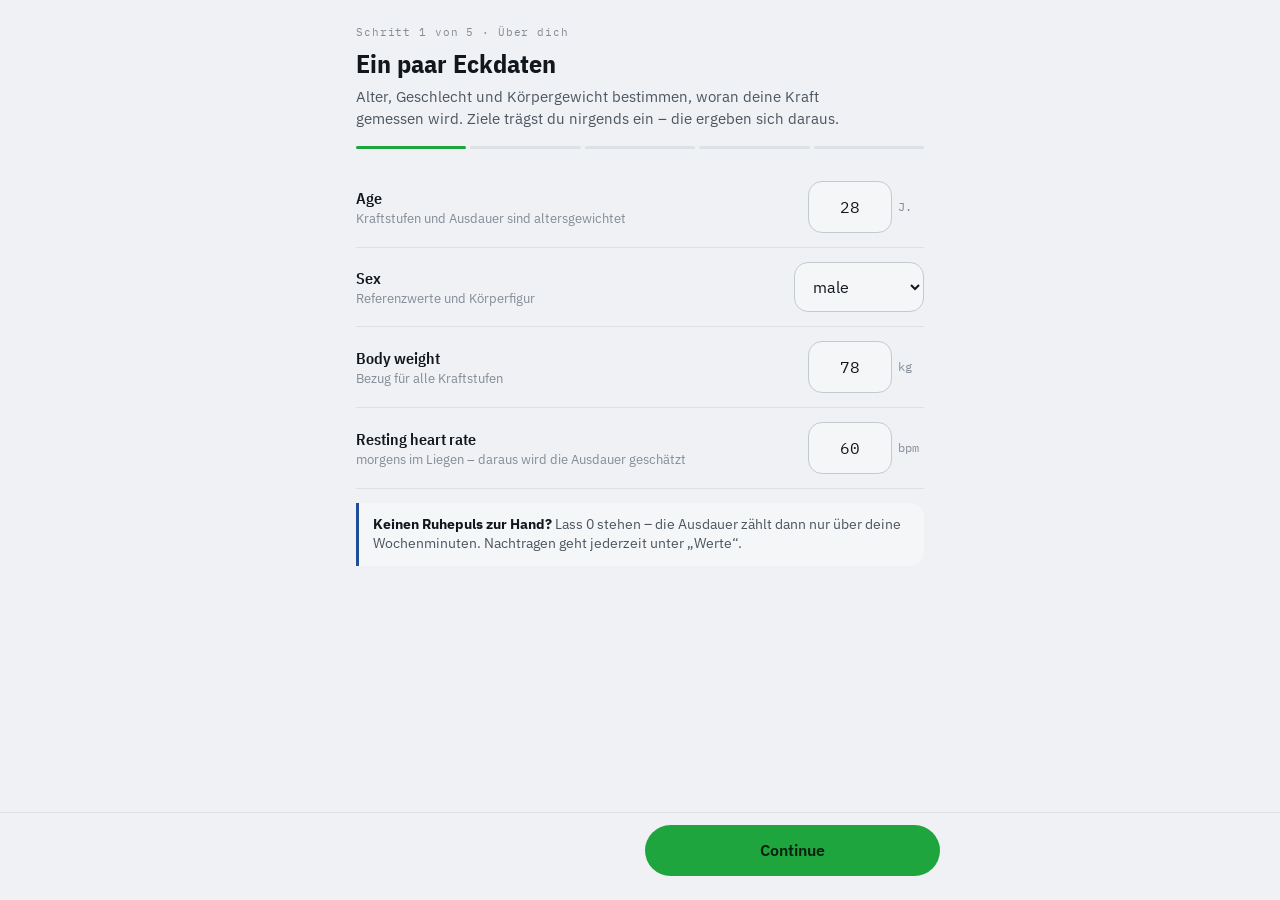
==== formwert_app.html @ 5e3a3bc5 "Version 251: Foto des Gummibandsatzes als Bild der Mobilitaets-Kachel Co-Authored-By: Claude Opus 5 " ====
<!doctype html><html lang="de"><head><meta charset=utf8><meta name=viewport content="width=device-width,initial-scale=1"><style>:root{color-scheme:light}body{margin:0;padding:0;font:14px -apple-system,BlinkMacSystemFont,sans-serif;background:#faf9f5;color:#141413}img{max-width:100%}[hidden]:not([hidden=until-found i]){display:none!important}</style></head><body>
<title>Formwert</title>
<link rel="preconnect" href="https://fonts.googleapis.com">
<link rel="preconnect" href="https://fonts.gstatic.com" crossorigin>
<link rel="stylesheet" href="https://fonts.googleapis.com/css2?family=IBM+Plex+Mono:wght@400;500;600&family=IBM+Plex+Sans+Condensed:wght@500;600;700&family=IBM+Plex+Sans:wght@400;500;600&display=swap">
<style>
:root{
  --red:#CE2E27; --blue:#1F4E9B; --yellow:#C98305; --green:#2A7A50; --violet:#6B4E9E; --gold:#A8790A;
  --ground:#EFF1F4; --surface:#FFFFFF; --surface-2:#F4F6F8; --sunken:#E2E6EA;
  --ink:#12171D; --ink-2:#4B5560; --ink-3:#828C97;
  --rule:#DCE1E6; --rule-2:#C2CAD2;
  --accent:#1FA53E; --accent-ink:#06210C; --accent-soft:#D8F3DC;
  --good:#2A7A50; --warn:#C2740B; --bad:#B2342E;
  --body-fill:#DCE1E6; --body-passive:#CBD2D9; --body-line:#8F99A4;
  --z0:#1F4E9B; --z1:#2A7A50; --z2:#B2342E;
  --vol0:#B4BAC1; --vol1:#3E8C9B; --vol2:#2F8355; --vol3:#1C5F3C; --vol4:#7A3121;
  --sel-stroke:#0E5C22; --sel-stroke-2:#BFF3CC;
  --ex-pri:#C62828; --ex-sec:var(--yellow);
  --card-sh:0 1px 2px rgba(18,23,29,.05), 0 1px 12px -6px rgba(18,23,29,.18);
  --lift:0 4px 16px -6px rgba(18,23,29,.3);
  --r:20px; --r-sm:14px;
  --f-cond:"IBM Plex Sans Condensed","Helvetica Neue",Arial,sans-serif;
  --f-body:"IBM Plex Sans","Helvetica Neue",Arial,sans-serif;
  --f-mono:"IBM Plex Mono",ui-monospace,"SF Mono",Menlo,monospace;
  --nav-h:62px;
}
@media (prefers-color-scheme: dark){:root:not([data-theme="light"]){
  --ground:#0A0B0C; --surface:#17191B; --surface-2:#202325; --sunken:#000000;
  --ink:#F2F4F2; --ink-2:#A9B0AC; --ink-3:#7A827E;
  --rule:#2A2D2F; --rule-2:#3B3F40;
  --red:#F1685B; --blue:#5B8FD8; --yellow:#E0A63A; --green:#4CA377; --violet:#9B82D0; --gold:#F0C24B;
  --accent:#4ADE6E; --accent-ink:#06210C; --accent-soft:#173321;
  --good:#4CA377; --warn:#E0A63A; --bad:#F1685B;
  --body-fill:#1C1F21; --body-passive:#26292B; --body-line:#484E51;
  --z0:#5B8FD8; --z1:#4CA377; --z2:#F1685B;
  --vol0:#5A6168; --vol1:#4FA8B8; --vol2:#4CA377; --vol3:#7ED2A2; --vol4:#A24A33;
  --sel-stroke:#DFFCE6; --sel-stroke-2:#0E3319;
  --ex-pri:#F2503F; --ex-sec:var(--yellow);
  --card-sh:0 1px 2px rgba(0,0,0,.5); --lift:0 4px 16px -6px rgba(0,0,0,.8);
}}
:root[data-theme="dark"]{
  --ground:#0A0B0C; --surface:#17191B; --surface-2:#202325; --sunken:#000000;
  --ink:#F2F4F2; --ink-2:#A9B0AC; --ink-3:#7A827E;
  --rule:#2A2D2F; --rule-2:#3B3F40;
  --red:#F1685B; --blue:#5B8FD8; --yellow:#E0A63A; --green:#4CA377; --violet:#9B82D0; --gold:#F0C24B;
  --accent:#4ADE6E; --accent-ink:#06210C; --accent-soft:#173321;
  --good:#4CA377; --warn:#E0A63A; --bad:#F1685B;
  --body-fill:#1C1F21; --body-passive:#26292B; --body-line:#484E51;
  --z0:#5B8FD8; --z1:#4CA377; --z2:#F1685B;
  --vol0:#5A6168; --vol1:#4FA8B8; --vol2:#4CA377; --vol3:#7ED2A2; --vol4:#A24A33;
  --sel-stroke:#DFFCE6; --sel-stroke-2:#0E3319;
  --ex-pri:#F2503F; --ex-sec:var(--yellow);
  --card-sh:0 1px 2px rgba(0,0,0,.5); --lift:0 4px 16px -6px rgba(0,0,0,.8);
}
*{box-sizing:border-box}
/* Kein elastisches "Gummiband" am Rand: am Seitenende soll es fest anschlagen statt nachzugeben
   und dabei Inhalte dahinter durchscheinen zu lassen (typisches iOS-Safari-Overscroll-Verhalten). */
html{overscroll-behavior-y:none}
body{margin:0;background:var(--ground);color:var(--ink);font-family:var(--f-body);font-size:16px;line-height:1.5;-webkit-text-size-adjust:100%;-webkit-tap-highlight-color:transparent;overscroll-behavior-y:none}
button,input,select,textarea{font:inherit;color:inherit}
button{-webkit-appearance:none;appearance:none}
:focus-visible{outline:2px solid var(--accent);outline-offset:2px}
@media (prefers-reduced-motion:reduce){*{animation-duration:.01ms!important;transition-duration:.01ms!important}}
[hidden]{display:none!important}
.num{font-family:var(--f-mono);font-variant-numeric:tabular-nums}
.wrap{max-width:640px;margin:0 auto;padding:0 14px calc(var(--nav-h) + env(safe-area-inset-bottom,0px) + 28px)}

/* ---------- Kopfzeile ---------- */
.appbar{position:sticky;top:0;z-index:40;background:var(--ground);padding:14px 0 10px;display:flex;align-items:center;justify-content:space-between;gap:10px}
.appbar h1{font-family:var(--f-cond);font-weight:700;font-size:19px;margin:0;letter-spacing:.02em;text-transform:uppercase}
.appbar .sub{font-family:var(--f-mono);font-size:11.5px;color:var(--ink-3)}
.sync{display:inline-flex;align-items:center;gap:5px;font-size:10.5px;color:var(--ink-3);font-family:var(--f-cond);letter-spacing:.08em;text-transform:uppercase}
.dot{width:7px;height:7px;border-radius:50%;background:var(--ink-3);flex:none}
.dot.on{background:var(--good)} .dot.off{background:var(--warn)}

/* ---------- Karten ---------- */
.card{background:var(--surface);border-radius:var(--r);box-shadow:var(--card-sh);padding:16px;margin-bottom:12px}
.card.flush{padding:0;overflow:hidden}
h2.sec{font-family:var(--f-cond);font-weight:700;font-size:12px;letter-spacing:.12em;text-transform:uppercase;color:var(--ink-3);margin:20px 4px 8px;display:flex;justify-content:space-between;align-items:baseline;gap:8px}
h2.sec span{font-family:var(--f-mono);font-size:11px;letter-spacing:0;text-transform:none}
.card>h3{font-family:var(--f-cond);font-weight:600;font-size:14px;margin:0 0 10px;letter-spacing:.02em}

/* ---------- Hero: Formwert ---------- */
.hero{background:var(--surface);border-radius:var(--r);box-shadow:var(--card-sh);padding:18px;margin-bottom:12px;display:flex;align-items:center;gap:18px}
.ring{width:104px;height:104px;flex:none}
.hero-txt{min-width:0;flex:1}
.hero-val{display:flex;align-items:baseline;gap:7px;margin-bottom:6px}
.hero-val b{font-family:var(--f-mono);font-weight:600;font-size:40px;line-height:1;letter-spacing:-.035em}
.hero-val i{font-style:normal;font-family:var(--f-mono);font-size:13px;color:var(--ink-3)}
.trend{display:inline-flex;align-items:center;gap:5px;font-family:var(--f-cond);font-weight:600;font-size:12px;letter-spacing:.05em;text-transform:uppercase;color:var(--ink-2)}
.trend.up{color:var(--good)} .trend.down{color:var(--bad)}
/* min-height reserviert Platz für den längsten Fall (3 Zeilen: Trainingstage + Muskelgruppen
   unter Minimum + unter Bestform) – sonst springt beim An-/Abhaken (z.B. Mobilität) alles
   darunter (Wochenleiste, Tagesliste) nach oben/unten, sobald eine Zeile weg-/dazukommt. */
.hero-note{font-size:12.5px;color:var(--ink-3);margin-top:5px;line-height:1.35;min-height:4.05em}
/* Ring-Legende: erklärt, welche Farbe im Formwert-Ring für welchen Bereich steht (der Ring
   selbst ist jetzt in Bereichsfarben segmentiert statt einfarbig). */
.ring-legend{display:flex;flex-wrap:wrap;gap:5px 10px;margin-top:8px}
.ring-legend span{display:inline-flex;align-items:center;gap:4px;font-family:var(--f-cond);font-weight:600;font-size:10.5px;letter-spacing:.05em;text-transform:uppercase;color:var(--ink-3)}
.ring-legend i{width:7px;height:7px;border-radius:50%;display:inline-block;flex:none}

/* ---------- Wochenstreifen ---------- */
.week{display:flex;gap:6px;justify-content:space-between;flex:1;min-width:0}
.weekbar{display:flex;align-items:center;gap:4px}
.wknav{flex:0 0 26px;height:56px;padding:0;border:0;border-radius:10px;background:transparent;
  color:var(--ink-3);cursor:pointer;display:grid;place-items:center;-webkit-tap-highlight-color:transparent}
.wknav svg{width:18px;height:18px}
.wknav:active{background:var(--surface-2);color:var(--ink)}
.wknav[disabled]{opacity:.28;cursor:default;background:transparent}
.wd{cursor:pointer}
.wd{flex:1;display:flex;flex-direction:column;align-items:center;gap:6px;padding:8px 2px;border-radius:var(--r-sm);background:var(--surface-2)}
/* Tagesdetail-Sheet: Trainierte Muskeln dieses Tages, in derselben Vorder-/Rückansicht wie
   die Übungsdiagramme, aber mit einem eigenen, etwas kleineren Rahmen für den Sheet-Kontext. */
.day-figs{display:flex;gap:10px;margin:0 0 14px}
.day-fig{flex:1;background:var(--surface-2);border-radius:var(--r-md);padding:8px 4px 6px;display:flex;flex-direction:column;align-items:center;gap:4px}
.day-fig svg{width:100%;height:auto;aspect-ratio:1/2}
.day-fig span{font-family:var(--f-cond);font-size:10.5px;letter-spacing:.06em;text-transform:uppercase;color:var(--ink-3)}
.wd b{font-family:var(--f-cond);font-size:11px;font-weight:600;letter-spacing:.06em;text-transform:uppercase;color:var(--ink-3)}
.wd .pip{width:26px;height:26px;border-radius:50%;display:grid;place-items:center;background:var(--sunken);color:var(--ink-3);font-family:var(--f-mono);font-size:11px;font-weight:600}
.wd.done .pip{background:var(--green);color:#fff}
.wd.mob .pip{box-shadow:inset 0 0 0 2px var(--green)}
.wd.today{background:color-mix(in srgb,var(--accent) 9%,var(--surface-2))}
.wd.today b{color:var(--accent)}
/* "viewing" = der Tag, den man per Wischgeste im Heute-Tab gerade sieht – eigener, kräftigerer
   Rahmen, damit er sich von der (schwächeren) "heute"-Markierung des echten Kalendertags
   unterscheidet, wenn man auf einen anderen Tag gewischt hat. */
.wd.viewing{box-shadow:inset 0 0 0 2px var(--accent)}

/* ---------- Buttons ---------- */
.btn{touch-action:manipulation;display:inline-flex;align-items:center;justify-content:center;gap:8px;border:0;background:var(--surface-2);color:var(--ink);box-shadow:inset 0 0 0 1px var(--rule-2);padding:14px 22px;border-radius:999px;cursor:pointer;font-family:var(--f-body);font-weight:600;font-size:15.5px;letter-spacing:0;text-transform:none;min-height:50px}
.btn:active{transform:scale(.985)}
.btn.block{width:100%}
.btn.primary{background:var(--accent);color:var(--accent-ink);box-shadow:none}
.btn.ghost{background:var(--surface-2);color:var(--ink);box-shadow:inset 0 0 0 1px var(--rule-2)}
.btn.danger{background:var(--bad);color:#fff;box-shadow:none}
.btn.small{padding:9px 16px;font-size:13px;min-height:40px}
.btn:disabled{opacity:.45}
.btnrow{display:flex;gap:8px;flex-wrap:wrap}
.btnrow>.btn{flex:1 1 auto}
.linkbtn{background:none;border:0;color:var(--accent);font-family:var(--f-body);font-weight:600;font-size:14px;letter-spacing:0;text-transform:none;cursor:pointer;padding:6px 2px}

/* ---------- Listenzeilen ---------- */
.row{display:flex;align-items:center;gap:12px;padding:13px 16px;border-bottom:1px solid var(--rule);background:var(--surface)}
.row:last-child{border-bottom:0}
.row .main{flex:1;min-width:0}
.row .main b{display:block;font-family:var(--f-cond);font-weight:600;font-size:15px;overflow:hidden;text-overflow:ellipsis;white-space:nowrap}
.row .main span{display:block;font-size:12.5px;color:var(--ink-3)}
.row .val{font-family:var(--f-mono);font-size:14px;white-space:nowrap;text-align:right}
.row.tap{cursor:pointer}
.row.tap:active{background:var(--surface-2)}
.chev{color:var(--ink-3);flex:none}
.pill{font-family:var(--f-cond);font-size:10.5px;font-weight:700;letter-spacing:.08em;text-transform:uppercase;padding:3px 7px;border-radius:99px;white-space:nowrap}
.pill.pr{background:color-mix(in srgb,var(--red) 15%,transparent);color:var(--red)}
.pill.l0{background:var(--sunken);color:var(--ink-3)}
.pill.l1{background:color-mix(in srgb,var(--blue) 15%,transparent);color:var(--blue)}
.pill.l2{background:color-mix(in srgb,var(--green) 16%,transparent);color:var(--green)}
.pill.l3{background:color-mix(in srgb,var(--yellow) 20%,transparent);color:var(--yellow)}
.pill.l4{background:color-mix(in srgb,var(--red) 15%,transparent);color:var(--red)}
.pill.v0{background:color-mix(in srgb,var(--vol0) 22%,transparent);color:var(--ink-2)}
.pill.v1{background:color-mix(in srgb,var(--vol2) 16%,transparent);color:var(--vol2)}
.pill.v2{background:color-mix(in srgb,var(--vol4) 18%,transparent);color:var(--vol4)}
/* Kraftstufen-Badges (F·E·D·C·B·A·S·S+) – eigener Namensraum "g0"…"g7"/"gnone", damit sie
   nicht mit den l0…l4-Badges oben kollidieren (Mobility-Haken, Trainingszonen: eigene Bedeutung,
   unverändert). Verlauf Rot→Grün über die ersten sechs Stufen, S/S+ in Gold, S+ zusätzlich mit
   Krone – die einzige Stufe, die sich optisch nochmal von den anderen abhebt. */
.pill.gnone{background:var(--sunken);color:var(--ink-3)}
.pill.g0{background:color-mix(in srgb,var(--red) 16%,transparent);color:var(--red)}
.pill.g1{background:color-mix(in srgb,color-mix(in srgb,var(--red) 65%,var(--yellow) 35%) 16%,transparent);color:color-mix(in srgb,var(--red) 65%,var(--yellow) 35%)}
.pill.g2{background:color-mix(in srgb,color-mix(in srgb,var(--red) 30%,var(--yellow) 70%) 18%,transparent);color:color-mix(in srgb,var(--red) 30%,var(--yellow) 70%)}
.pill.g3{background:color-mix(in srgb,var(--yellow) 20%,transparent);color:var(--yellow)}
.pill.g4{background:color-mix(in srgb,color-mix(in srgb,var(--yellow) 45%,var(--green) 55%) 18%,transparent);color:color-mix(in srgb,var(--yellow) 45%,var(--green) 55%)}
.pill.g5{background:color-mix(in srgb,var(--green) 16%,transparent);color:var(--green)}
.pill.g6{background:color-mix(in srgb,var(--gold) 22%,transparent);color:var(--gold)}
.pill.g7{background:color-mix(in srgb,var(--gold) 32%,transparent);color:var(--gold)}
.pill.g7::before{content:"👑";margin-right:3px}
.empty{color:var(--ink-3);font-size:13.5px;padding:22px 16px;text-align:center}
.iconbtn{touch-action:manipulation;background:none;border:0;color:var(--ink-3);cursor:pointer;padding:8px;line-height:0;border-radius:50%;flex:none}
/* Einstellungen sind jetzt eine eigene Seite statt einer Karte ganz unten im Werte-Tab -
   vorher musste man dafuer erst den Tab wechseln und bis ans Ende scrollen. */
.appbar-gear{margin-left:6px;color:var(--ink-3)}
/* Muskelauswahl im Uebungsformular: eingeklappt, damit das Formular nicht von zwei
   Chip-Teppichen mit je 39 Eintraegen zugedeckt wird. */
.msel-head{display:flex;align-items:center;gap:8px;width:100%;text-align:left;cursor:pointer;
  background:var(--surface-2);border:0;border-radius:var(--r-sm);padding:11px 12px;font:inherit;
  color:var(--ink);-webkit-tap-highlight-color:transparent}
.msel-head:active{background:var(--sunken)}
.msel-val{flex:1;min-width:0;font-family:var(--f-body);font-size:13.5px;color:var(--ink-2);
  overflow:hidden;text-overflow:ellipsis;white-space:nowrap}
.msel-head .chev{flex:none;line-height:0;color:var(--ink-3);transition:transform .16s ease}
.msel-head[aria-expanded="true"] .chev{transform:rotate(90deg)}
.msel-list{margin-top:8px}
/* Vorschaufiguren im Formular - kleiner als auf der Trainingsseite, sie sind hier Beiwerk. */
.exform-figs{margin:4px 0 2px}
.exform-figs .wo-figs{display:flex;gap:10px;padding:0}
.exform-figs figure{flex:1 1 0;min-width:0;margin:0;text-align:center}
.exform-figs svg{width:100%;height:auto;aspect-ratio:1/2;max-height:210px;display:block}
.exform-figs figcaption{font-family:var(--f-cond);font-size:10px;letter-spacing:.1em;
  text-transform:uppercase;color:var(--ink-3);margin-top:4px}
.appbar-gear:active{color:var(--ink)}
.setpage-group{font-family:var(--f-cond);font-weight:600;font-size:11px;letter-spacing:.09em;
  text-transform:uppercase;color:var(--ink-3);margin:22px 0 8px}
.setpage-group:first-child{margin-top:8px}
.setpage-note{font-family:var(--f-body);font-size:12px;color:var(--ink-3);line-height:1.45;margin:10px 2px 0}
/* Startbildschirm, solange noch nicht feststeht, ob ein Profil gespeichert ist. */
.bootwait{position:fixed;inset:0;z-index:70;background:var(--ground);display:flex;
  align-items:center;justify-content:center;text-align:center;padding:24px}
.bootwait b{display:block;font-family:var(--f-cond);font-weight:700;font-size:17px;margin-top:14px}
.bootwait .bw-sub{display:block;font-size:13px;color:var(--ink-3);margin-top:5px}
.bw-dot{display:inline-block;width:26px;height:26px;border-radius:50%;
  border:2.5px solid var(--rule-2);border-top-color:var(--accent);animation:bwSpin .8s linear infinite}
@keyframes bwSpin{to{transform:rotate(360deg)}}
@media (prefers-reduced-motion:reduce){.bw-dot{animation:none;border-top-color:var(--accent)}}
.iconbtn:active{background:var(--surface-2)}
.ex-info-how{font-weight:600;color:var(--ink);margin-bottom:8px!important}
.ex-info-poses{display:flex;gap:8px;margin-bottom:10px}
.ex-info-pose{flex:1;min-width:0;background:#17191B;border-radius:var(--r-sm);overflow:hidden}
.ex-info-pose img{width:100%;display:block}
.ex-info-pose-cap{font-family:var(--f-cond);font-weight:600;font-size:10.5px;letter-spacing:.05em;text-transform:uppercase;text-align:center;color:var(--ink-dim,#8a9099);padding:5px 2px}

/* ---------- Balken ---------- */
.meter{display:flex;flex-direction:column;gap:7px;padding:13px 16px;border-bottom:1px solid var(--rule)}
.meter:last-child{border-bottom:0}
.meter-top{display:flex;align-items:baseline;justify-content:space-between;gap:10px}
.meter-name{font-family:var(--f-cond);font-weight:600;font-size:14.5px;display:flex;align-items:center;gap:8px}
.sw{width:9px;height:9px;border-radius:2px;flex:none}
.meter-val{font-family:var(--f-mono);font-size:15px;font-weight:600}
.meter-val em{font-style:normal;font-size:11px;color:var(--ink-3);margin-left:5px;font-weight:400}
.bar{position:relative;height:8px;border-radius:99px;background:var(--sunken);overflow:hidden}
.bar i{position:absolute;left:0;top:0;bottom:0;border-radius:99px;transition:width .5s cubic-bezier(.2,.7,.3,1)}
.bar .peak{position:absolute;top:-2px;bottom:-2px;width:2px;background:var(--ink);opacity:.55;border-radius:2px}
.meter-sub{font-size:12px;color:var(--ink-3)}
.minibar{position:relative;height:6px;border-radius:99px;background:var(--sunken);min-width:56px;overflow:visible}
.minibar i{position:absolute;left:0;top:0;bottom:0;border-radius:99px}
.minibar u{position:absolute;top:-2px;bottom:-2px;width:1.5px;background:var(--ink-3);opacity:.6}

/* ---------- Körperkarte ---------- */
.viewtabs{display:flex;gap:4px;background:var(--surface-2);padding:4px;border-radius:99px;margin:0 auto 12px;width:fit-content}
.viewtabs button{border:0;background:none;padding:8px 20px;border-radius:99px;font-family:var(--f-body);font-weight:600;font-size:13.5px;letter-spacing:0;text-transform:none;color:var(--ink-3);cursor:pointer;min-height:38px}
.viewtabs button[aria-selected="true"]{background:var(--accent);color:var(--accent-ink);box-shadow:none}
.bodystage{display:flex;justify-content:center;align-items:flex-start;gap:6px;padding:4px 0 8px}.body3d{position:relative;border-radius:var(--r-sm);overflow:hidden;background:#0b0d0f;margin:2px 0 10px}.body3d iframe{width:100%;height:480px;border:0;display:block;background:#0b0d0f}.body3d-hint{position:absolute;left:0;right:0;bottom:0;text-align:center;font-family:var(--f-cond);font-weight:600;font-size:10.5px;letter-spacing:.06em;text-transform:uppercase;color:rgba(255,255,255,.7);padding:7px 0;pointer-events:none;background:linear-gradient(transparent,rgba(0,0,0,.4))}.body3d-loading{position:absolute;inset:0;display:flex;align-items:center;justify-content:center;color:rgba(255,255,255,.55);font-family:var(--f-cond);font-size:12.5px;letter-spacing:.05em;text-transform:uppercase}@media (max-width:420px){.body3d iframe{height:400px}}
.bodystage .bodycol{flex:1 1 0;min-width:0;text-align:center}
.bodystage .bodycol span{display:block;font-family:var(--f-body);font-weight:600;font-size:11px;letter-spacing:.04em;text-transform:uppercase;color:var(--ink-3);margin-top:4px}
.callout{background:var(--surface-2);border-radius:999px;padding:11px 18px;margin:2px 0 12px;min-height:24px;line-height:1.3;text-align:center}
.callout b{display:inline;font-family:var(--f-body);font-weight:700;font-size:14.5px}
.callout span{display:inline;font-size:12.5px;color:var(--ink-3);margin-left:6px}
.callout .co-hint{font-size:13px;color:var(--ink-3);padding:2px 0;display:block}
.callout em{display:block;font-style:normal;font-family:var(--f-mono);font-size:11.5px;margin-top:3px;font-weight:600}
.callout em.z0{color:var(--ink-3)} .callout em.z1{color:var(--vol2)} .callout em.z2{color:var(--vol4)}
.row.sub{padding-left:28px;background:var(--surface-2)}.row.sub2{padding-left:46px}
/* Dieselbe herangezoomte Figur wie im Entdecken-Tab, hier als Erkennungsbild der Region.
   Sie teilt sich das Standbild mit den Kacheln - es wird kein zweites Mal gerendert. */
.row .rfig{flex:0 0 40px;width:40px;line-height:0}
.row .rfig svg{display:block;width:100%;height:auto;border-radius:6px;background:var(--sunken)}
/* Muskelzeile. Der Korridor lag vorher als drei Haarstriche IM Balken - schwer zu lesen und
   doppelt zu den Zahlen daneben. Jetzt ist er eine eigene Schiene UNTER dem Balken: man sieht
   auf einen Blick, ob der Balken die Zielzone noch nicht erreicht, in ihr endet oder sie
   ueberschiesst, ohne eine einzige Zahl lesen zu muessen. Die laute Status-Pille faellt weg;
   der Status steht klein und farbig am Zeilenende. */
.mrow-top{display:flex;align-items:baseline;justify-content:space-between;gap:10px}
.mrow-top b{display:block;font-family:var(--f-cond);font-weight:600;font-size:15px;
  overflow:hidden;text-overflow:ellipsis;white-space:nowrap;min-width:0}
.mrow-val{font-family:var(--f-mono);font-size:16px;font-weight:600;white-space:nowrap;
  font-variant-numeric:tabular-nums}
.mrow-val em{font-style:normal;font-size:10.5px;font-weight:500;color:var(--ink-3);margin-left:2px}
.mtrack{position:relative;height:14px}
.mtrack .tbg{position:absolute;left:0;right:0;top:0;height:7px;border-radius:99px;background:var(--sunken)}
.mtrack .tfill{position:absolute;left:0;top:0;height:7px;border-radius:99px;min-width:3px}
.mtrack .trail{position:absolute;top:10px;height:4px;border-radius:99px;
  background:color-mix(in srgb,var(--ink-3) 34%,transparent)}
.mtrack .trail u{position:absolute;top:-2px;bottom:-2px;width:2px;border-radius:1px;
  background:var(--ink-3);opacity:.85}
.mrow-meta{display:flex;align-items:baseline;justify-content:space-between;gap:10px;
  font-family:var(--f-body);font-size:11.5px;color:var(--ink-3);letter-spacing:0}
.mrow-meta .st{font-weight:600;white-space:nowrap}
.mrow-meta .st.v0{color:var(--ink-3)}
.mrow-meta .st.v1{color:var(--vol2)}
.mrow-meta .st.v2{color:var(--vol4)}
.mrow-fines{font-family:var(--f-body);font-size:11px;color:var(--ink-3);line-height:1.35}
.mdblock{margin-top:14px}
.mdlab{font-family:var(--f-cond);font-weight:600;font-size:10.5px;letter-spacing:.09em;
  text-transform:uppercase;color:var(--ink-3);margin-bottom:6px}
.recrow{display:flex;align-items:center;gap:10px}
.recbar{position:relative;flex:1;height:7px;border-radius:99px;background:var(--sunken);overflow:hidden}
.recbar i{position:absolute;left:0;top:0;bottom:0;border-radius:99px}
.recval{font-family:var(--f-mono);font-size:13.5px;font-weight:600;white-space:nowrap;
  font-variant-numeric:tabular-nums}
.kchips{display:flex;gap:7px}
/* Minimum, Optimum und Grenze tragen genau die Farbe, die der Balken an dieser Stelle haette -
   damit bedeutet eine Farbe in der ganzen App dasselbe. */
.kchip{flex:1;min-width:0;border-radius:11px;padding:7px 9px;text-align:center;
  background:color-mix(in srgb,var(--c) 15%,transparent);
  box-shadow:inset 0 0 0 1px color-mix(in srgb,var(--c) 38%,transparent)}
.kchip em{display:block;font-style:normal;font-family:var(--f-body);font-weight:600;
  font-size:10.5px;letter-spacing:.02em;color:var(--ink-3)}
.kchip b{display:block;font-family:var(--f-mono);font-size:16px;font-weight:600;color:var(--c);
  line-height:1.25}
/* Gruppenkarten im Detailkasten: dieselbe Bildsprache wie die Muskelzeilen, aber anwaehlbar -
   ein Tipp fuehrt eine Ebene tiefer, bis zum einzelnen Muskel. */
.gcard{display:block;width:100%;text-align:left;background:var(--surface);border:0;
  border-radius:var(--r-sm);padding:11px 13px;margin-top:8px;cursor:pointer;font:inherit;
  color:inherit;box-shadow:inset 0 0 0 1px var(--rule);-webkit-tap-highlight-color:transparent}
.gcard:active{background:var(--surface-2)}
/* Aufklappen und Auswahlwechsel bekommen einen kurzen Einblendweg. Ohne ihn springt der
   Inhalt hart um, was bei mehreren Ebenen untereinander unruhig wirkt. Bewusst kurz, damit
   sich nichts traege anfuehlt - und abgeschaltet, wenn das System weniger Bewegung wuenscht. */
@keyframes fwIn{from{opacity:0;transform:translateY(-4px)}to{opacity:1;transform:none}}
.gpanel{animation:fwIn .16s ease-out}
#mlist .row.sub,#mlist .row.sub2{animation:fwIn .18s ease-out}
#mdetail .mdetailblock{animation:fwIn .16s ease-out}
.finechips button{transition:background .12s ease,box-shadow .12s ease,color .12s ease}
.gcard{transition:box-shadow .14s ease,background .12s ease}
.mtrack .tfill,.recbar i,.minibar i{transition:width .22s ease,background .22s ease}
.vollegend .vlpins i{transition:left .22s ease}
@media (prefers-reduced-motion:reduce){
  .gpanel,#mlist .row.sub,#mlist .row.sub2,#mdetail .mdetailblock{animation:none}
  .mtrack .tfill,.recbar i,.minibar i,.vollegend .vlpins i{transition:none}
}
.gcard.open{box-shadow:inset 0 0 0 1.5px var(--accent);margin-bottom:0;border-bottom-left-radius:0;border-bottom-right-radius:0}
.gpanel{background:var(--surface);border-radius:0 0 var(--r-sm) var(--r-sm);padding:2px 13px 13px;
  box-shadow:inset 0 0 0 1.5px var(--accent);border-top:1px solid var(--rule)}
.mdname{font-family:var(--f-body);font-weight:700;font-size:14px;margin:10px 0 0}
.mdname span{display:block;font-weight:500;font-size:12px;color:var(--ink-3)}
.finechips button[aria-pressed="true"]{background:var(--accent-soft);color:var(--accent-ink);
  box-shadow:inset 0 0 0 1px var(--accent)}
.gcard.flat{cursor:default}
.finechips{display:flex;flex-wrap:wrap;gap:6px;margin-top:9px}
.finechips button{font:inherit;font-family:var(--f-body);font-size:12px;font-weight:500;
  padding:6px 11px;border-radius:99px;border:0;cursor:pointer;
  background:var(--surface);color:var(--ink-2);box-shadow:inset 0 0 0 1px var(--rule)}
.finechips button:active{background:var(--surface-2)}
/* Weg zurueck. Die Auswahl geht mehrere Ebenen tief (Region -> Gruppe -> Einzelmuskel),
   und ohne diesen Griff kam man nur ueber den Umweg "Region neu antippen" wieder heraus. */
.backbar{display:inline-flex;align-items:center;gap:4px;border:0;background:transparent;
  color:var(--ink-3);font:inherit;font-family:var(--f-body);font-size:12px;font-weight:600;
  padding:0 0 9px;margin:0;cursor:pointer;-webkit-tap-highlight-color:transparent}
.backbar svg{width:15px;height:15px}
.backbar:active{color:var(--ink)}
.gcard .main,.mrow .main{display:flex;flex-direction:column;gap:7px;width:100%}
.row .val.hval{font-size:16px;font-weight:600;font-variant-numeric:tabular-nums}
.row .val.hval em{font-style:normal;font-size:10.5px;font-weight:500;color:var(--ink-3);margin-left:2px}
.bodystage svg.bodysvg{width:100%;max-width:230px;height:auto;display:block;margin:0 auto;isolation:isolate}
/* Illustration hell/dunkel – die Farbschicht liegt per mix-blend-mode darüber, damit die
   Farbe in den Furchen zwischen den Muskelbäuchen sitzt und plastisch statt flach wirkt. */
.figbase{pointer-events:none}
/* Im Dunkelmodus die Illustration abdunkeln, damit sie ruhig im Hintergrund liegt und die
   farbig markierten Muskeln klar hervorstechen. */
.figdark{display:none;filter:brightness(.58) contrast(1.06)}
@media (prefers-color-scheme:dark){:root:not([data-theme="light"]) .figlight{display:none}
  :root:not([data-theme="light"]) .figdark{display:block}}
:root[data-theme="dark"] .figlight{display:none}
:root[data-theme="dark"] .figdark{display:block}
.msklayer path{mix-blend-mode:multiply}
@media (prefers-color-scheme:dark){:root:not([data-theme="light"]) .msklayer path{mix-blend-mode:screen}}
:root[data-theme="dark"] .msklayer path{mix-blend-mode:screen}
.msk{cursor:pointer;transition:opacity .35s}
.msk.dim{opacity:.22!important}
.figzoom{transition:transform .5s cubic-bezier(.22,.85,.25,1);transform-origin:0 0}
.legend{display:flex;flex-wrap:wrap;gap:8px 14px;justify-content:center;margin-top:6px;font-size:11.5px;color:var(--ink-2)}
.legend span{display:inline-flex;align-items:center;gap:5px;font-family:var(--f-body);font-weight:500;letter-spacing:0}
.legend i{width:10px;height:10px;border-radius:50%;display:inline-block}
.vollegend{margin-top:12px}
.vollegend .vlbar{position:relative;height:8px;border-radius:99px;overflow:hidden;display:flex}
.vollegend .vlbar b{display:block;height:100%}
.vollegend .vlbar b.grad{flex:1 1 auto;background:linear-gradient(90deg,var(--vol0),var(--vol1) 34%,var(--vol2) 62%,var(--vol3))}
.vollegend .vlbar b.over{flex:0 0 22%;background:var(--vol4)}
.vollegend .vlbar u{position:absolute;top:0;width:1.5px;height:100%;background:var(--surface);opacity:.9}
.vollegend .vlbarwrap{position:relative}
.vollegend .vlpins{position:absolute;inset:0;pointer-events:none}
.vollegend .vlpins i{position:absolute;top:-4px;width:3px;height:16px;margin-left:-1.5px;border-radius:2px;
  background:var(--ink);box-shadow:0 0 0 1.5px var(--surface)}
/* Bei einer ganzen Region wurde frueher pro Muskel ein Strich gezeichnet - bei 21 Muskeln
   ein Zaun, aus dem sich nichts mehr ablesen liess. Jetzt steht genau ein Zeiger auf dem
   Durchschnitt der Gruppe, sonst nichts. */
.vollegend .vlsel{position:relative;height:16px;margin-bottom:3px}
.vollegend .vlsel span{position:absolute;top:0;transform:translateX(-50%);white-space:nowrap;
  font-family:var(--f-mono);font-size:10.5px;font-weight:600;color:var(--ink);
  background:var(--surface-2);border:1px solid var(--rule);border-radius:99px;padding:0 6px;line-height:15px}
.vollegend .vlmarks{position:relative;height:14px;margin-top:4px;font-size:10.5px;color:var(--ink-3);font-family:var(--f-body);font-weight:500;letter-spacing:0}
.vollegend .vlmarks span{position:absolute;top:0;transform:translateX(-50%);white-space:nowrap}
.vollegend .vlmarks span.st{left:0;transform:none}
.vollegend .vlmarks span.en{left:auto;right:0;transform:none;color:var(--vol4)}
.mdetail{margin-top:12px;padding:14px 16px;background:var(--surface-2);border-radius:var(--r-sm);font-size:13.5px;line-height:1.45}
.mdetail b{font-family:var(--f-body);font-weight:700;font-size:16px;display:block;line-height:1.2}
.mdetail .de{display:block;color:var(--ink-3);font-size:12.5px;margin-bottom:6px}
.mdetail p{margin:0 0 8px;font-size:13px;color:var(--ink-2)}
.mdetail .mstat{font-size:13px}
.mdetail .dim{color:var(--ink-3);font-size:12px}

/* ---------- Sheet ---------- */
.scrim{position:fixed;inset:0;background:rgba(10,14,18,.45);z-index:60;opacity:0;pointer-events:none;transition:opacity .2s}
.scrim.open{opacity:1;pointer-events:auto}
.sheet{position:fixed;left:0;right:0;bottom:0;z-index:61;background:var(--surface);border-radius:18px 18px 0 0;box-shadow:0 -8px 40px -12px rgba(0,0,0,.4);
  transform:translateY(102%);transition:transform .26s cubic-bezier(.2,.8,.3,1);max-height:92vh;overflow-y:auto;overflow-x:hidden;overscroll-behavior-y:contain;
  padding:8px 16px calc(20px + env(safe-area-inset-bottom,0px));max-width:640px;margin:0 auto}
.sheet.open{transform:translateY(0)}
.grab{width:38px;height:4px;border-radius:99px;background:var(--rule-2);margin:6px auto 12px}
.sheet h3{font-family:var(--f-cond);font-weight:700;font-size:18px;margin:0 0 14px;letter-spacing:.01em}
.sheet-close{position:absolute;right:14px;top:14px}

/* ---------- Formularelemente ---------- */
.field{display:flex;flex-direction:column;gap:6px;min-width:0}
.field label{font-family:var(--f-cond);font-weight:600;font-size:11px;letter-spacing:.1em;text-transform:uppercase;color:var(--ink-3)}
input[type=text],input[type=number],input[type=search],select,textarea{
  background:var(--surface-2);border:1px solid var(--rule-2);border-radius:var(--r-sm);padding:13px 14px;width:100%;
  font-family:var(--f-mono);font-size:16px;min-height:50px}
input[type=number]{-moz-appearance:textfield}
input[type=number]::-webkit-inner-spin-button,input[type=number]::-webkit-outer-spin-button{-webkit-appearance:none;margin:0}
select{font-family:var(--f-body)}
textarea{font-family:var(--f-body);resize:vertical;min-height:88px}
.stepper{display:flex;align-items:stretch;gap:0;border:1px solid var(--rule-2);border-radius:var(--r-sm);overflow:hidden;background:var(--surface-2)}
.stepper button{border:0;background:var(--surface-2);color:var(--ink-2);width:52px;font-size:22px;font-family:var(--f-mono);cursor:pointer;min-height:50px}
.stepper button:active{background:var(--sunken)}
.stepper input{border:0;border-radius:0;text-align:center;background:transparent;min-height:50px;padding:0}
.grid2{display:grid;grid-template-columns:1fr 1fr;gap:10px}
.exlist{max-height:46vh;overflow-y:auto;margin:0 -16px;border-top:1px solid var(--rule)}
.exitem{display:flex;align-items:center;gap:10px;padding:13px 16px;border-bottom:1px solid var(--rule);cursor:pointer;background:var(--surface)}
.exitem:active{background:var(--surface-2)}
.exitem b{flex:1;font-family:var(--f-cond);font-weight:600;font-size:14.5px;min-width:0}
.exitem span{font-size:11.5px;color:var(--ink-3);font-family:var(--f-mono);white-space:nowrap}
/* Manche Einträge (Kraftstufen-Detail) verpacken Name+Untertext in ein eigenes ".main", statt
   sie als direkte Flex-Kinder von .exitem zu setzen (siehe exPicker-Variante oben) – ohne eigenes
   min-width:0 zwingt der lange Untertext ("Bestwert … · nächste Stufe ab … · Richtwert") dann die
   ganze Zeile (und damit das Sheet) in die Breite, statt abzuschneiden. */
.exitem .main{flex:1;min-width:0}
.exitem .main span{display:block;max-width:100%;overflow:hidden;text-overflow:ellipsis}
/* Feste Breite fürs Badge (statt an den Text angepasst) – sonst fällt der Balken/Untertext
   links davon je nach Stufenname unterschiedlich breit aus, und die Balken enden nicht mehr
   auf gleicher Höhe. Die Buchstaben-Stufen (F…S+) selbst sind kurz, aber "verfallen"/"unter F"
   (kein bzw. abgelaufener Wert) müssen in dieselbe Breite passen, sonst verschieben die sich
   wieder gegenüber den Zeilen mit echter Stufe – 86px deckt "verfallen" als längsten Fall ab. */
.exitem .pill{flex:none;min-width:86px;text-align:center}
.chipbar{display:flex;gap:6px;overflow-x:auto;padding:2px 0 10px;margin:0 -2px;scrollbar-width:none}
.chipbar::-webkit-scrollbar{display:none}
.fchip{flex:none;border:0;background:var(--surface-2);box-shadow:inset 0 0 0 1px var(--rule);color:var(--ink-2);padding:9px 15px;border-radius:99px;
  font-family:var(--f-body);font-weight:600;font-size:13.5px;letter-spacing:0;text-transform:none;cursor:pointer;white-space:nowrap;min-height:38px}
.fchip[aria-pressed="true"]{background:var(--accent);color:var(--accent-ink);box-shadow:none}
.chipbar.wrap{flex-wrap:wrap;overflow-x:visible;padding-bottom:2px}
.chipbar.wrap .fchip{padding:7px 12px;font-size:12.5px;min-height:32px}
.exlist .grouplab{margin:0;padding:10px 16px 5px;background:var(--surface-2);border-bottom:1px solid var(--rule);position:sticky;top:0;z-index:1}
.chipbar.sub{padding-top:0;padding-bottom:8px}
.pctlist{display:flex;flex-direction:column;gap:2px}
.pctrow{display:flex;align-items:center;gap:10px;padding:7px 0;border-bottom:1px solid var(--rule)}
.pctrow:last-child{border-bottom:0}
.pctrow .pctname{flex:1;min-width:0;font-size:13px;color:var(--ink-2);overflow:hidden;text-overflow:ellipsis;white-space:nowrap}
.pctrow .stepper{flex:none;width:132px;min-height:38px}
.pctrow .stepper button{width:36px;font-size:17px;min-height:38px}
.pctrow .stepper input{min-height:38px;font-size:14px;padding:0}
.pctrow .pctsuffix{flex:none;width:14px;color:var(--ink-3);font-family:var(--f-mono);font-size:12.5px}
.pctlist .empty{padding:8px 0;color:var(--ink-3);font-size:13px}
.chipbar.sub .fchip{font-size:12.5px;padding:7px 13px;min-height:34px;background:var(--surface);box-shadow:inset 0 0 0 1px var(--rule-2)}
.chipbar.sub .fchip[aria-pressed="true"]{background:var(--accent);color:var(--accent-ink);box-shadow:none}
.exadd{display:flex;align-items:center;gap:10px;padding:13px 16px;border-bottom:1px solid var(--rule);cursor:pointer;background:var(--surface)}
.exadd:active{background:var(--surface-2)}
.exadd b{color:var(--accent);flex:1;font-family:var(--f-cond);font-weight:600;font-size:14.5px}
.exitem .iconbtn{margin-left:auto}

/* ---------- Entdecken (Übungskatalog zum Durchstöbern) ---------- */
.disc-search{margin:2px 0 4px}
.scrim.over{z-index:65}
.sheet.over{z-index:66}
.searchrow{display:flex;gap:8px;align-items:center;margin-bottom:12px}
.searchrow input{flex:1;margin:0}
.searchrow .disc-search{flex:1;margin:0}
.filterbtn{position:relative;flex:none;background:var(--surface-2);border-radius:var(--r-sm);
  box-shadow:inset 0 0 0 1px var(--rule-2);min-height:50px;min-width:50px;
  display:flex;align-items:center;justify-content:center;color:var(--ink-2)}
.filterbtn[data-active="true"]{color:var(--accent);box-shadow:inset 0 0 0 1.5px var(--accent)}
.filterbtn .badge{position:absolute;top:3px;right:3px;min-width:15px;height:15px;border-radius:99px;
  background:var(--accent);color:var(--accent-ink);font-family:var(--f-mono);font-size:9.5px;
  font-weight:700;display:flex;align-items:center;justify-content:center;padding:0 3px;line-height:1}
.equip-grid{display:grid;grid-template-columns:repeat(4,1fr);gap:10px;margin:12px 0 4px}
.equip-card{background:var(--surface-2);border:0;border-radius:var(--r-sm);padding:12px 4px 8px;
  display:flex;flex-direction:column;align-items:center;gap:7px;cursor:pointer;min-width:0}
.equip-card[aria-pressed="true"]{background:color-mix(in srgb,var(--accent) 16%,var(--surface-2));
  box-shadow:inset 0 0 0 1.5px var(--accent)}
.equip-card svg{width:26px;height:26px;color:var(--ink-2)}
.equip-card[aria-pressed="true"] svg{color:var(--accent)}
.equip-card span{font-family:var(--f-body);font-weight:600;font-size:10.5px;color:var(--ink-2);
  text-align:center;overflow:hidden;text-overflow:ellipsis;white-space:nowrap;max-width:100%}
.equip-sheet-foot{display:flex;align-items:center;gap:10px;margin-top:16px}
.equip-sheet-foot .btn{flex:1}
.disc-mgrid{display:grid;grid-template-columns:repeat(3,1fr);gap:8px;margin:8px 0 18px}
.disc-mcard{background:var(--surface-2);border:0;border-radius:var(--r-sm);padding:10px 4px 8px;
  display:flex;flex-direction:column;align-items:center;gap:6px;cursor:pointer;min-width:0}
.disc-mcard[aria-pressed="true"]{background:color-mix(in srgb,var(--accent) 16%,var(--surface-2));box-shadow:inset 0 0 0 1.5px var(--accent)}
.disc-mcard svg{width:100%;max-width:86px;height:auto}
.disc-mcard span{font-family:var(--f-cond);font-weight:600;font-size:11.5px;color:var(--ink-2);text-align:center;
  overflow:hidden;text-overflow:ellipsis;white-space:nowrap;max-width:100%}
.disc-exgrid{display:flex;flex-direction:column;gap:12px;margin:8px 0 18px}
.disc-excard{background:var(--surface-2);border-radius:var(--r-sm);padding:10px;cursor:pointer;
  display:flex;flex-direction:column;min-width:0}
.disc-excard:active{background:var(--sunken)}
.disc-thumbs{display:flex;gap:6px}
.disc-thumb{background:var(--surface);border-radius:calc(var(--r-sm) - 4px);padding:8px;display:flex;justify-content:center;flex:1;min-width:0}
.disc-thumb svg{width:100%;max-width:200px;height:auto;isolation:isolate;display:block;margin:0 auto}
.disc-excard b{font-family:var(--f-cond);font-weight:600;font-size:15.5px;margin-top:9px;overflow:hidden;text-overflow:ellipsis;white-space:nowrap}
.disc-excard .disc-muscle{font-family:var(--f-cond);font-weight:600;font-size:10.5px;letter-spacing:.07em;text-transform:uppercase;
  color:var(--ink-3);margin-top:2px;overflow:hidden;text-overflow:ellipsis;white-space:nowrap}

/* ---------- Live-Training ---------- */
.wo-head{display:flex;align-items:center;gap:10px;padding:9px 14px 9px 16px;border-bottom:1px solid var(--rule)}
input.wo-name{flex:1 1 auto;min-width:0;background:transparent;border:0;box-shadow:none;border-radius:0;padding:2px 0;
  font-family:var(--f-cond);font-weight:700;font-size:16.5px;min-height:34px}
input.wo-name:focus{outline:none;box-shadow:0 1px 0 0 var(--accent)}
.wo-timer{display:flex;align-items:baseline;gap:6px;flex:none}
.wo-timer b{font-family:var(--f-mono);font-size:17px;font-weight:600;letter-spacing:-.02em}
.wo-timer span{font-family:var(--f-cond);font-size:9.5px;letter-spacing:.1em;text-transform:uppercase;color:var(--ink-3)}
.wo-timer.paused span{color:var(--warn)}
.wo-prog{font-size:12.5px;color:var(--ink-3);flex:none}
.wo-head .btn.small{padding:7px 14px;font-size:13px;min-height:34px;flex:none}
/* Eine Übung pro Seite, horizontal wischbar – die letzte Seite ist das große Plus. */
.wo-pager{display:flex;width:100%;max-width:100%;min-width:0;overflow-x:auto;overflow-y:hidden;scroll-snap-type:x mandatory;scrollbar-width:none;-webkit-overflow-scrolling:touch;overscroll-behavior-x:contain}
.wo-pager::-webkit-scrollbar{display:none}
.wo-page{flex:0 0 100%;width:100%;min-width:0;box-sizing:border-box;scroll-snap-align:center;scroll-snap-stop:always;
  padding:9px 16px 9px;display:flex;flex-direction:column;gap:6px}
.wo-pagehead{display:flex;align-items:flex-start;gap:4px}
.wo-pagehead .main{flex:1;min-width:0}
.wo-pagehead b{display:block;font-family:var(--f-cond);font-weight:700;font-size:19px;line-height:1.2}
.wo-pagehead span{display:block;font-size:11.5px;color:var(--ink-3);font-family:var(--f-mono);margin-top:3px}
/* Reihenfolge-Sheet: eine Zeile je Uebung, die gerade sichtbare bekommt einen Streifen
   in Akzentfarbe - so sieht man beim Verschieben, wo man selbst gerade steht. */
.wo-ordnum{flex:none;width:22px;text-align:center;font-size:12.5px;color:var(--ink-3);font-variant-numeric:tabular-nums}
.wo-ordrow.cur{box-shadow:inset 3px 0 0 var(--accent)}
.wo-ordrow.cur .main b{color:var(--accent)}
.wo-ordrow .iconbtn:disabled{opacity:.25}
.wo-ordrow .iconbtn{padding:7px}
/* Rueckfrage beim Beenden, ob die benutzte Vorlage den Stand des Trainings uebernimmt. */
.rt-ask{background:var(--surface-2);border-radius:var(--r-sm);padding:12px 14px;margin-top:12px}
.rt-ask b{display:block;font-family:var(--f-cond);font-weight:700;font-size:14.5px}
.rt-ask span{display:block;font-size:12.5px;color:var(--ink-3);line-height:1.4;margin:4px 0 10px}
.rt-ask-row{display:flex;gap:8px}
.rt-ask-row .fchip{flex:1 1 0;width:auto;min-width:0;text-align:center;padding:9px 10px}
.wo-figwrap{display:flex;flex-direction:column;gap:5px}
.wo-figs{display:grid;grid-template-columns:1fr 1fr;gap:4px;justify-items:center;background:var(--surface-2);border-radius:var(--r-sm);padding:6px 4px 4px}
.wo-figs figure{margin:0;text-align:center;width:100%}
.wo-figs svg{width:100%;max-width:106px;height:auto;isolation:isolate;display:block;margin:0 auto}
/* Übungskatalog-Detailansicht: hier geht's ums Anschauen/Studieren, deshalb ohne den kleinen
   max-width-Deckel von oben – die Figur darf die volle Spaltenbreite der Karte ausfüllen. */
.exdetail-figs .wo-figs svg{max-width:100%}
.exdetail-figs .wo-figs{padding:10px 8px 8px}
.exdetail-figs figcaption{font-size:11px;margin-top:5px}
.wo-figs figcaption{font-family:var(--f-cond);font-size:9.5px;letter-spacing:.1em;text-transform:uppercase;color:var(--ink-3);margin-top:2px}
.wo-mus{display:flex;flex-direction:column;gap:4px;flex:none}
.wo-mline span{display:flex;flex-wrap:wrap;gap:6px}
.wo-mline{display:flex;align-items:flex-start;gap:8px;font-size:12.5px;line-height:1.35}
.wo-mline i{width:9px;height:9px;border-radius:2px;background:var(--ex-pri);flex:none;transform:translateY(9px)}
.wo-mline.s i{background:var(--ex-sec)}
.wo-mline em{font-style:normal;font-family:var(--f-cond);font-size:9.5px;letter-spacing:.09em;text-transform:uppercase;color:var(--ink-3);flex:none;padding-top:8px}
.wo-mline span{color:var(--ink-2);min-width:0}
.wo-mchip{font:inherit;font-size:12.5px;color:var(--ink);background:var(--surface-2);border:1px solid rgba(128,128,128,.30);padding:6px 12px;border-radius:999px;cursor:pointer;text-align:left;line-height:1.15;white-space:nowrap;max-width:100%;overflow:hidden;text-overflow:ellipsis}
.wo-mchip:hover{border-color:var(--ex-pri)}
.wo-mline.s .wo-mchip:hover{border-color:var(--ex-sec)}
.wo-mchip[aria-pressed="true"]{background:var(--ex-pri);border-color:var(--ex-pri);color:#fff;font-weight:600}
.wo-mline.s .wo-mchip[aria-pressed="true"]{background:var(--ex-sec);border-color:var(--ex-sec);color:#fff}
/* Prozent-Variante: Farbe kommt pro Chip aus der Blau-Rot-Skala (--c wird in JS gesetzt). */
.wo-mline.q span{gap:6px}
.wo-mline.q .wo-mchip{padding-left:10px}
.wo-mchip .mbar{display:inline-block!important;width:34px;height:7px;border-radius:999px;background:rgba(128,128,128,.22);box-shadow:inset 0 0 0 1px rgba(0,0,0,.06);margin-right:8px;vertical-align:0;overflow:hidden;transform:none;flex:none}
.wo-mchip .mbar b{display:block;height:100%;background:var(--c,var(--ex-sec));border-radius:999px}
.wo-mline.q .wo-mchip[aria-pressed="true"] .mbar{background:rgba(255,255,255,.28);box-shadow:none}
.wo-mline.q .wo-mchip[aria-pressed="true"] .mbar b{background:#fff}
.wo-pctnote{margin:6px 0 0;font-size:10.5px;line-height:1.45;color:var(--ink-3)}
.wo-mchip .mpct{display:inline;margin-left:7px;font-family:var(--f-cond);font-weight:600;font-variant-numeric:tabular-nums;color:var(--ink-3)}
.wo-mline.q .wo-mchip:hover{border-color:var(--c)}
.wo-mline.q .wo-mchip:hover{border-color:var(--c-ink)}
.wo-mline.q .wo-mchip[aria-pressed="true"]{background:var(--c-ink);border-color:var(--c-ink);color:#fff;font-weight:600}
.wo-mline.q .wo-mchip[aria-pressed="true"] .mdot{background:#fff}
.wo-mline.q .wo-mchip[aria-pressed="true"] .mpct{color:rgba(255,255,255,.88)}
.wo-scale{display:flex;align-items:center;gap:8px;margin:0 0 2px}
.wo-scale em{font-style:normal;font-family:var(--f-cond);font-size:9.5px;letter-spacing:.09em;text-transform:uppercase;color:var(--ink-3);flex:none}
.wo-scale i{flex:1;min-width:48px;height:6px;border-radius:999px}
.wo-scale b{flex:none;font-family:var(--f-cond);font-size:9.5px;letter-spacing:.09em;color:var(--ink-3);font-variant-numeric:tabular-nums}
/* Auf der laufenden Trainingsseite ist die Hoehe fest - die Liste wird dort scrollbar,
   damit trotzdem jeder Muskel erreichbar bleibt. */
body.wo-live .wo-mus{overflow-y:auto;overscroll-behavior:contain}

/* ---------- Übungsdetail: eigene Vollbildseite, alle Abschnitte untereinander ---------- */
.exdpage{position:fixed;inset:0;z-index:55;background:var(--ground);display:flex;flex-direction:column}
.exdpage-head{flex:none;display:flex;align-items:center;gap:10px;padding:14px 16px 8px;background:var(--ground)}
.exdpage-title{flex:1;min-width:0;font-family:var(--f-cond);font-weight:700;font-size:19px;overflow:hidden;text-overflow:ellipsis;white-space:nowrap}
.exdpage-scroll{flex:1 1 auto;min-height:0;overflow-y:auto;-webkit-overflow-scrolling:touch;overscroll-behavior-y:contain}
.exdpage-inner{max-width:600px;margin:0 auto;padding:0 16px calc(28px + env(safe-area-inset-bottom,0px))}
.exdpage-inner .note.exd-meta{margin:0 0 4px}
.exdpage-inner h2.sec{margin-top:28px}
.exdpage-inner h2.sec:first-of-type{margin-top:6px}
.exdtab-body{min-height:40px}
.exd-hrow{padding:11px 0;border-bottom:1px solid var(--rule)}
.exd-hrow:last-child{border-bottom:0}
.exd-hrow b{font-family:var(--f-cond);font-weight:600;font-size:13.5px}
.exd-hsets{display:flex;flex-wrap:wrap;gap:6px;margin-top:6px}
.exd-hset{background:var(--surface-2);border-radius:8px;padding:5px 10px;font-family:var(--f-mono);font-size:12px;color:var(--ink-2);border:0;cursor:pointer}
.exd-hset:active{background:var(--sunken)}
.exd-nowval{margin-bottom:8px}
.exd-nowval b{display:block;font-size:24px;font-family:var(--f-cond);font-weight:700}
.exd-nowval span{display:block;font-size:11.5px;color:var(--ink-3);margin-top:2px}
.exd-chart-wrap{margin:4px 0 2px}
.exd-chart{width:100%;height:120px;display:block}
.exd-chart-line{fill:none;stroke:var(--accent);stroke-width:2.6;stroke-linejoin:round;stroke-linecap:round}
.exd-chart-dot{fill:var(--accent)}
.exd-chart-dot.last{fill:var(--accent);stroke:var(--surface-2);stroke-width:2.5}
.exd-chart-labels{display:flex;justify-content:space-between;font-size:11px;color:var(--ink-3);font-family:var(--f-mono);margin-top:2px}
.exd-recgrid{display:grid;grid-template-columns:1fr 1fr;gap:10px;margin-top:2px}
.exd-rec{background:var(--surface-2);border-radius:var(--r-sm);padding:11px;display:flex;flex-direction:column;gap:3px;min-width:0}
.exd-rec-lab{font-family:var(--f-cond);font-weight:600;font-size:10px;letter-spacing:.07em;text-transform:uppercase;color:var(--ink-3)}
.exd-rec b{font-family:var(--f-cond);font-weight:700;font-size:16.5px;overflow:hidden;text-overflow:ellipsis;white-space:nowrap}
.exd-rec-sub{font-size:11px;color:var(--ink-3);overflow:hidden;text-overflow:ellipsis;white-space:nowrap}

.wo-dots{display:flex;gap:5px;justify-content:center;align-items:center;padding:9px 0 3px}
.wo-dots i{width:6px;height:6px;border-radius:99px;background:var(--rule-2);cursor:pointer;transition:width .18s ease,background .18s ease}
.wo-dots i.on{width:20px;background:var(--accent)}
.wo-dots i.plus{background:transparent;box-shadow:inset 0 0 0 1.5px var(--rule-2)}
.wo-dots i.plus.on{background:var(--accent);box-shadow:none;width:20px}
.wo-addpage{align-items:center;justify-content:center;text-align:center;gap:14px;min-height:300px}
.wo-plus{touch-action:manipulation;width:92px;height:92px;border-radius:50%;border:0;background:var(--surface-2);box-shadow:inset 0 0 0 1.5px var(--rule-2);
  color:var(--ink-2);display:grid;place-items:center;cursor:pointer}
.wo-plus:active{background:var(--sunken);color:var(--accent)}
.wo-plus svg{width:36px;height:36px}
.wo-addpage p{margin:0;color:var(--ink-3);font-size:13.5px;max-width:230px;line-height:1.45}
/* Laufendes Training: die Übungsseite füllt genau den Bildschirm – kein Seiten-Scrollen,
   der freie Platz geht an die Körperfigur. */
body.wo-live{overflow:hidden}
body.wo-live .appbar{display:none}
body.wo-live .sess-normal{display:none}
body.wo-live .sessbar{position:fixed;left:0;right:0;bottom:calc(var(--nav-h) + env(safe-area-inset-bottom,0px));
  margin:0;border-radius:0;background:none;box-shadow:none;z-index:30}
body.wo-live .wrap{height:100vh;height:100dvh;display:flex;flex-direction:column;overflow:hidden;
  /* Laeuft die Pausenuhr, sitzt ihre Leiste fest ueber der Navigation - der Inhalt
     muss diesen Streifen freihalten, sonst verdeckt sie die Muskelzeile. */
  padding-bottom:calc(var(--nav-h) + env(safe-area-inset-bottom,0px) + var(--restbar-h,0px))}
body.wo-live #p-training,body.wo-live #session-wrap,body.wo-live #session-wrap>.card.flush,
body.wo-live #session-body,body.wo-live .wo-pager{flex:1 1 auto;min-height:0;display:flex;flex-direction:column}
body.wo-live .wo-pager{flex-direction:row}
body.wo-live #session-wrap>.card.flush{margin-bottom:10px}
body.wo-live .wo-page{height:100%;overflow-y:auto;overflow-x:hidden;overscroll-behavior-y:contain}
/* Die Satztabelle hat Vorrang: Sie behaelt ihre Hoehe auch dann, wenn die Pausenleiste
   erscheint. Frueher war sie schrumpfbar (flex:0 1 auto) und wurde beim Pausieren kleiner -
   genau in dem Moment, in dem man den naechsten Satz eintraegt. Ab dem 4. Satz soll die
   Figur aber nicht mehr kleiner werden - stattdessen scrollt die Tabelle selbst weiter.
   Kopfzeile + 3 Satzzeilen sind zusammen rund 144px hoch (auf allen Uebungsarten gleich,
   da jede Zeile dieselbe Mindesthoehe hat) - die Obergrenze liegt knapp darueber, damit
   genau ab dem 4. Satz intern gescrollt wird, statt die Zeile weiter wachsen zu lassen. */
body.wo-live .wo-table{flex:0 0 auto;min-height:0;max-height:min(150px,46vh);overflow-y:auto;overscroll-behavior:contain}
/* Die Figur hat ab jetzt immer dieselbe Größe – unabhängig von der Satzzahl. Der übrige Platz
   gehört der Satztabelle (drei Sätze passen ohne Scrollen); erst darüber hinaus scrollt sie
   intern, die Figur bleibt bei ihrer Größe wie mit drei Sätzen. */
body.wo-live .wo-figwrap{flex:1 1 auto;min-height:96px;display:flex;flex-direction:column;cursor:pointer}
body.wo-live .wo-mus{height:auto;flex:0 0 auto;max-height:none}
body.wo-live .wo-figs figure{justify-content:center}
body.wo-live .wo-figs{flex:1 1 0;min-height:0}
/* Trainingsseite VOR dem Start (kein Workout aktiv): feste, nicht scrollende Seite – passt
   genau in den Bildschirm. Start-Button, Hinweistext und Überschrift bleiben fest, die
   Einheiten-Karte darunter füllt den restlichen Platz komplett aus (nie abgeschnitten) – bei
   mehreren Einheiten wird nicht mehr vertikal gescrollt, sondern seitlich zwischen den Karten
   gewischt (siehe .rc-pager), ganz hinten die "+"-Karte für eine neue Einheit. */
body.tr-idle-fixed{overflow:hidden}
body.tr-idle-fixed .wrap{height:100vh;height:100dvh;display:flex;flex-direction:column;overflow:hidden;
  padding-bottom:calc(var(--nav-h) + env(safe-area-inset-bottom,0px))}
body.tr-idle-fixed #p-training,body.tr-idle-fixed #start-wrap{flex:1 1 auto;min-height:0;display:flex;flex-direction:column}
body.tr-idle-fixed #start-wrap>.wo-start,
body.tr-idle-fixed #start-wrap>.note,body.tr-idle-fixed #start-wrap>.sec{flex:0 0 auto}
body.tr-idle-fixed #routine-list{flex:1 1 auto;min-height:0}
body.wo-live .wo-figs figure{height:100%;display:flex;flex-direction:column;min-height:0}
body.wo-live .wo-figs svg{flex:1 1 0;min-height:0;height:100%;width:100%;max-width:none}

body.wo-live .wo-addpage{justify-content:center}
.wo-setbtns{display:flex;gap:8px}
.wo-setbtns .btn{flex:1;min-height:38px;padding:7px 14px;font-size:13.5px}
.wo-ex{padding:10px 16px 6px;border-bottom:1px solid var(--rule)}
.wo-ex-head{display:flex;align-items:center;gap:4px}
.wo-ex-title{flex:1;min-width:0}
.wo-ex-title b{display:block;font-family:var(--f-cond);font-weight:600;font-size:15.5px}
.wo-ex-title span{display:block;font-size:12px;color:var(--ink-3);font-family:var(--f-mono)}
.wo-table{display:flex;flex-direction:column;gap:4px;margin-top:2px}
.wo-row{display:grid;grid-template-columns:34px 1fr 1.1fr 74px 46px;gap:8px;align-items:center}
.wo-table.has-kg .wo-row{grid-template-columns:34px 1fr 1.1fr 1.1fr 74px 46px}
.wo-row.head{font-family:var(--f-cond);font-size:9.5px;line-height:1.25;letter-spacing:.09em;text-transform:uppercase;color:var(--ink-3);text-align:center}
.wo-row.head span:first-child,.wo-row .wo-n{text-align:center}
.wo-n{font-family:var(--f-mono);font-size:13px;color:var(--ink-3)}
.wo-prev{font-family:var(--f-mono);font-size:12.5px;color:var(--ink-3);text-align:center}
.wo-row input{min-height:40px;padding:4px 8px;text-align:center;font-size:16px}
.wo-row.done input{background:color-mix(in srgb,var(--green) 12%,var(--surface-2));border-color:transparent;color:var(--ink-2)}
/* Einseitige Übungen mit Gewicht brauchen eine Spalte mehr (kg, dann L und R statt einer
   gemeinsamen Wdh./Sek.-Spalte) – etwas schmaler pro Spalte, damit alles auf den Bildschirm passt. */
.wo-table.uni-load .wo-row{grid-template-columns:28px 1fr 0.75fr 0.7fr 0.7fr 74px 46px;gap:6px}
.wo-table.uni-plain .wo-row{grid-template-columns:28px 1fr 0.85fr 0.85fr 74px 46px;gap:6px}
/* Reserve-Spalte in der Satzzeile: "RIR" klein ueber dem Wert, dieselbe Karten-Optik wie die
   Zahlenfelder daneben. Ein bereits abgehakter Satz zeigt seinen eingefrorenen Wert nur an
   (nicht antippbar) - laufende/offene Saetze lassen sich per Antippen weiterschalten. */
.wo-rir{display:flex;flex-direction:column;align-items:center;justify-content:center;gap:1px;min-height:40px;padding:3px 2px;border:0;border-radius:var(--r-sm);background:var(--surface-2);color:var(--ink-2);touch-action:manipulation;cursor:pointer}
.wo-rir i{font-style:normal;font-family:var(--f-cond);font-size:8px;letter-spacing:.08em;text-transform:uppercase;color:var(--ink-3)}
.wo-rir b{font-family:var(--f-mono);font-size:14px;font-weight:600;line-height:1.1}
.wo-rir[disabled]{opacity:.55;cursor:default}
.wo-row.done .wo-rir{background:color-mix(in srgb,var(--green) 12%,var(--surface-2))}
/* Vollbild "Beanspruchte Muskeln": die Figuren bekommen den ganzen verfuegbaren Platz
   ueber der Liste. Die Hoehe waechst mit dem Bildschirm, hat aber eine Untergrenze, damit
   auch auf kleinen Geraeten noch etwas zu erkennen ist. */
.exdpage .muspage-figs{margin:0 -16px 10px;flex:none}
.exdpage .muspage-figs .wo-figs{padding:4px 0;gap:2px;flex:none;min-height:0}
.exdpage .muspage-figs .wo-figs figure{flex:1 1 0;min-width:0;height:auto;display:block;margin:0}
.exdpage .muspage-figs .wo-figs svg{width:100%;height:auto;aspect-ratio:1/2;max-height:72vh;max-width:none;display:block;flex:none;min-height:0}
.exdpage .muspage-figs figcaption{font-size:11px;letter-spacing:.1em;margin-top:6px}
/* Zusammengeklappte Beanspruchungszeile auf der laufenden Trainingsseite. */
.wo-musbar{display:flex;align-items:center;gap:8px;width:100%;padding:7px 2px;border:0;background:none;color:inherit;text-align:left;cursor:pointer;touch-action:manipulation}
.wo-musbar em{flex:none;font-style:normal;font-family:var(--f-cond);font-size:9px;letter-spacing:.09em;text-transform:uppercase;color:var(--ink-3)}
.wo-musum{flex:1;min-width:0;display:flex;gap:10px;overflow:hidden;font-size:11.5px;color:var(--ink-2);white-space:nowrap}
.wo-musum-i{display:flex;align-items:center;gap:5px;min-width:0;overflow:hidden;text-overflow:ellipsis}
.wo-musum-i i{width:8px;height:8px;border-radius:50%;flex:none}
.wo-muschev{flex:none;color:var(--ink-3);display:grid;place-items:center}
.wo-muschev svg{width:15px;height:15px}
/* Die Figur ist auf der Trainingsseite antippbar - dezenter Hinweis darauf. */
body.wo-live .wo-figwrap.tap{touch-action:manipulation}
body.wo-live .wo-figwrap.tap:active{opacity:.75}
/* Balken in der Muskelliste einer Einheit - gleiche Sprache wie die Chips bei den Uebungen. */
.fbar{display:inline-block;width:52px;height:7px;border-radius:999px;background:rgba(128,128,128,.22);box-shadow:inset 0 0 0 1px rgba(0,0,0,.06);overflow:hidden;flex:none;align-self:center}
.fbar b{display:block;height:100%;background:var(--c,var(--ex-sec));border-radius:999px}
/* Persoenlicher Korridor im Muskel-Detail. */
.volset{margin-top:10px}
.volset em{display:block;font-style:normal;font-family:var(--f-cond);font-size:9px;letter-spacing:.09em;text-transform:uppercase;color:var(--ink-3);margin-bottom:5px}
.volset-chips{display:flex;gap:4px;flex-wrap:wrap}
.volset-chip{flex:1 1 auto;min-height:30px;padding:0 8px;border-radius:999px;border:1px solid var(--rule-2);background:var(--surface-2);color:var(--ink-2);font-size:11px;line-height:1.1;cursor:pointer;touch-action:manipulation;white-space:nowrap}
.volset-chip[aria-pressed="true"]{background:var(--ink);color:var(--surface);border-color:var(--ink)}
.volset-hint{display:block;margin-top:6px;font-size:10px;line-height:1.45;color:var(--ink-3)}
.volset-all{display:block;width:100%;margin-top:8px;min-height:32px;padding:0 10px;border-radius:999px;
  border:1px dashed var(--rule-2);background:transparent;color:var(--ink-2);font-family:var(--f-body);
  font-weight:600;font-size:11.5px;cursor:pointer;touch-action:manipulation}
.volset-all:active{background:var(--surface-2);color:var(--ink)}
/* Wiederholungen in Reserve: optionale Auswahlreihe beim Eintragen eines Satzes. */
.rir{margin-top:14px}
.rir em{display:block;font-style:normal;font-family:var(--f-cond);font-size:9.5px;letter-spacing:.09em;text-transform:uppercase;color:var(--ink-3);margin-bottom:6px}
.rir-chips{display:flex;gap:6px}
.rir-chip{flex:1;min-height:38px;padding:0;border-radius:var(--r-sm);border:1px solid var(--rule-2);background:var(--surface-2);color:var(--ink-2);font-family:var(--f-mono);font-size:14px;font-weight:600;cursor:pointer;touch-action:manipulation}
.rir-chip[aria-pressed="true"]{background:var(--ink);color:var(--surface);border-color:var(--ink)}
.rir-hint{display:block;margin-top:6px;font-size:10.5px;line-height:1.45;color:var(--ink-3)}
/* Auf der laufenden Trainingsseite ist der Platz knapp: nur die Reihe, flacher. */
.rir.compact{margin-top:6px;display:flex;align-items:center;gap:8px}
.rir.compact:before{content:"RESERVE";font-family:var(--f-cond);font-size:9px;letter-spacing:.09em;color:var(--ink-3);flex:none}
.rir.compact .rir-chips{flex:1}
.rir.compact .rir-chip{min-height:30px;font-size:12.5px}
.wo-check{touch-action:manipulation;width:46px;height:40px;border:0;border-radius:var(--r-sm);background:var(--surface-2);box-shadow:inset 0 0 0 1.5px var(--rule-2);color:var(--ink-3);display:grid;place-items:center;cursor:pointer}
.wo-check svg{width:18px;height:18px}
.wo-check.on{background:var(--green);color:#fff;box-shadow:none}
#sessbar{padding:0;display:block}
.sess-normal{display:flex;gap:8px;align-items:center;padding:12px 16px}
.restbar{display:flex;align-items:center;gap:10px;padding:10px 16px;background:var(--ink);color:var(--ground)}
.restbar b{font-family:var(--f-mono);font-size:20px;min-width:58px;text-align:center}
.rest-track{flex:1;height:6px;border-radius:99px;background:rgba(255,255,255,.18);overflow:hidden}
.rest-track i{display:block;height:100%;background:var(--accent);transition:width 1s linear}
.restbar .btn.ghost{background:rgba(255,255,255,.12);color:var(--ground);box-shadow:none}
.restbar .btn:not(.ghost){background:var(--accent);color:var(--accent-ink)}
.wo-sum{display:grid;grid-template-columns:repeat(4,1fr);gap:8px;margin:4px 0 10px}
.wo-sum div{background:var(--surface-2);border-radius:var(--r-sm);padding:10px 6px;text-align:center}
.wo-sum b{display:block;font-family:var(--f-mono);font-size:17px;font-weight:600}
.wo-sum span{font-family:var(--f-cond);font-size:10.5px;letter-spacing:.08em;text-transform:uppercase;color:var(--ink-3)}
.sheet-sep{height:1px;background:var(--rule);margin:6px 16px}
.wo-start{font-size:17px;min-height:58px;gap:10px}
.wo-banner{display:flex;align-items:center;gap:12px;cursor:pointer;border-left:4px solid var(--accent)}
.wo-banner b{font-family:var(--f-cond);font-size:15px;display:block}
.wo-banner span{font-size:12.5px;color:var(--ink-3)}
.wo-banner .num{margin-left:auto;font-family:var(--f-mono);font-size:18px;font-weight:600}
/* Einheiten-Liste als horizontaler Wisch-Pager: eine Karte je Bildschirmbreite, volle
   verfügbare Höhe – so wird nie eine Karte abgeschnitten oder braucht eigenes Scrollen.
   Ganz hinten eine "+"-Karte für eine neue Einheit (siehe rc-add). */
.rc-list{display:flex;flex-direction:column;height:100%;min-height:0}
.rc-pager{display:flex;flex:1 1 auto;min-height:0;overflow-x:auto;overflow-y:hidden;
  scroll-snap-type:x mandatory;scrollbar-width:none;-webkit-overflow-scrolling:touch;overscroll-behavior-x:contain}
.rc-pager::-webkit-scrollbar{display:none}
.routine-card{flex:0 0 100%;width:100%;min-width:0;scroll-snap-align:start;margin-bottom:0;
  display:flex;flex-direction:column;min-height:0}
.rc-top{display:flex;align-items:center;justify-content:space-between;gap:8px;flex:0 0 auto}
.rc-top b{font-family:var(--f-body);font-weight:700;font-size:16px}
.rc-figs{display:flex;flex:1 1 auto;min-height:0;gap:6px;justify-content:center;align-items:stretch;margin:8px 0 4px}
.rc-figs svg{height:100%;width:auto;max-width:46%;isolation:isolate}
.rc-tags{display:flex;flex-wrap:wrap;gap:6px;margin:6px 0 2px;flex:0 0 auto}
.tagpill{background:var(--surface-2);color:var(--ink-2);font-family:var(--f-body);font-weight:500;font-size:12px;padding:5px 11px;border-radius:99px;white-space:nowrap}
.routine-card .note{flex:0 0 auto}
.routine-card .btn{margin-top:10px;flex:0 0 auto}
.rc-add{align-items:center;justify-content:center;text-align:center;gap:2px;cursor:pointer;
  border:1.5px dashed var(--rule-2);background:transparent}
.rc-add-ic{width:52px;height:52px;border-radius:99px;background:var(--surface-2);color:var(--ink-2);
  display:flex;align-items:center;justify-content:center;margin-bottom:8px}
.rc-add b{font-family:var(--f-body);font-weight:700;font-size:16px}
.rc-add .btn{margin-top:14px;flex:0 0 auto}
/* Jeder Punkt bleibt ein eigenständiger Kreis in fester Größe – der aktive wird nur größer/farbig
   markiert (kein länglicher Balken mehr), damit nie zwei Punkte optisch zu einem verschmelzen. */
.rc-dots{display:flex;gap:9px;justify-content:center;align-items:center;padding:12px 0 0;margin-bottom:14px;flex:0 0 auto}
.rc-dots i{width:6px;height:6px;border-radius:99px;background:var(--rule-2);cursor:pointer;transition:transform .18s ease,background .18s ease}
.rc-dots i.on{background:var(--accent);transform:scale(1.4)}
.rc-dots i.plus{background:transparent;box-shadow:inset 0 0 0 1.5px var(--rule-2)}
.rc-dots i.plus.on{background:var(--accent);box-shadow:none}
.focusmap{display:grid;grid-template-columns:1fr 1fr;gap:6px;justify-items:center;margin:10px 0 6px}
.focusmap svg{width:100%;max-width:130px;height:auto;isolation:isolate}
.focus-legend{display:flex;gap:12px;justify-content:center;font-size:11.5px;color:var(--ink-2);font-family:var(--f-cond);margin-bottom:6px}
.focus-legend i{display:inline-block;width:10px;height:10px;border-radius:2px;margin-right:4px;vertical-align:-1px}
.pill.f3{background:var(--accent);color:var(--accent-ink)}
.pill.f2{background:color-mix(in srgb,var(--yellow) 24%,transparent);color:var(--yellow)}
.pill.f1{background:var(--sunken);color:var(--ink-2)}
.ed-row{display:grid;grid-template-columns:1fr 54px 54px 58px 26px 34px;gap:6px;align-items:center;padding:10px 16px;border-bottom:1px solid var(--rule)}
.ed-move{display:flex;flex-direction:column;gap:2px;justify-self:center}
.ed-mv{width:26px;height:20px;padding:0;border:0;border-radius:6px;background:var(--surface-2);color:var(--ink-2);display:grid;place-items:center;cursor:pointer;touch-action:manipulation}
.ed-mv svg{width:14px;height:14px}
.ed-mv:disabled{opacity:.28;cursor:default}
.ed-row>div:first-child{min-width:0}
.ed-row b{font-family:var(--f-cond);font-weight:600;font-size:14px;min-width:0;overflow:hidden;text-overflow:ellipsis;white-space:nowrap}
.ed-row input{min-height:42px;padding:4px 6px;text-align:center;font-size:15px}
.ed-row .lab{font-family:var(--f-cond);font-size:9.5px;letter-spacing:.08em;text-transform:uppercase;color:var(--ink-3);display:block;text-align:center;margin-top:2px;
  min-width:0;overflow:hidden;text-overflow:ellipsis;white-space:nowrap}
.ed-head{display:grid;grid-template-columns:1fr 54px 54px 58px 26px 34px;gap:6px;padding:8px 16px 2px;font-family:var(--f-cond);font-size:10px;letter-spacing:.08em;text-transform:uppercase;color:var(--ink-3)}
.ed-head span:not(:first-child){text-align:center}
/* ---------- Session ---------- */
.sess-ex{padding:14px 16px;border-bottom:1px solid var(--rule)}
.sess-ex h4{margin:0 0 4px;font-family:var(--f-cond);font-weight:600;font-size:15.5px;display:flex;justify-content:space-between;gap:10px;align-items:baseline}
.sess-ex h4 em{font-style:normal;font-family:var(--f-mono);font-size:11.5px;color:var(--ink-3);font-weight:400}
.setboxes{display:flex;gap:7px;flex-wrap:wrap;margin-top:9px}
.setbox{border:0;box-shadow:inset 0 0 0 1.5px var(--rule-2);background:var(--surface-2);padding:10px 12px;border-radius:var(--r-sm);
  cursor:pointer;font-family:var(--f-mono);font-size:13px;min-height:44px;min-width:64px;color:var(--ink-3)}
.setbox.done{background:color-mix(in srgb,var(--green) 14%,var(--surface));box-shadow:inset 0 0 0 1.5px var(--green);color:var(--good);font-weight:600}
.sessbar{position:sticky;bottom:calc(var(--nav-h) + env(safe-area-inset-bottom,0px));background:var(--surface);
  border-radius:var(--r);box-shadow:var(--card-sh);margin-bottom:12px;
  padding:12px 16px;display:flex;gap:8px;align-items:center;z-index:20;overflow:hidden}
.sessbar .prog{flex:1;font-family:var(--f-mono);font-size:13px;color:var(--ink-2)}

/* ---------- Verlauf ---------- */
.spark{width:100%;height:88px;display:block}
.tablewrap{overflow-x:auto}
table{width:100%;border-collapse:collapse;font-size:13.5px}
th{font-family:var(--f-cond);font-weight:600;font-size:10.5px;letter-spacing:.1em;text-transform:uppercase;color:var(--ink-3);text-align:left;padding:0 10px 8px 0;white-space:nowrap}
td{padding:11px 10px 11px 0;border-top:1px solid var(--rule);vertical-align:middle}
td.n{font-family:var(--f-mono);font-variant-numeric:tabular-nums;white-space:nowrap}
.formula{font-family:var(--f-mono);font-size:12px;color:var(--ink-2);background:var(--surface-2);padding:12px;border-radius:var(--r-sm);overflow-x:auto;white-space:pre;margin:0}
.note{font-size:12.5px;color:var(--ink-3);margin:10px 0 0;line-height:1.45}
.hint{background:var(--surface-2);border-left:3px solid var(--blue);padding:12px 14px;border-radius:0 var(--r-sm) var(--r-sm) 0;font-size:13.5px;color:var(--ink-2);margin:14px 0;line-height:1.45}
.hint b{color:var(--ink)}
/* Aufklappbarer "Wie wird das gezählt?"-Hinweis pro Übung – per (i)-Button ein-/ausgeblendet,
   damit er nicht dauerhaft Platz wegnimmt (Titelzeile, Trainingsseite, Übungskatalog). */
.sheet-title-row{display:flex;align-items:flex-start;justify-content:space-between;gap:8px}
.sheet-title-row h3{margin:0;min-width:0;overflow:hidden;text-overflow:ellipsis;white-space:nowrap;flex:1}
.sheet-title-row .iconbtn{margin-top:-4px}
.ex-info{background:var(--surface-2);border-radius:var(--r-sm);padding:11px 13px;margin-top:10px}
.ex-info p{font-size:12.5px;color:var(--ink-2);line-height:1.45;margin:0}
.ex-info p+p{margin-top:6px}

/* ---------- Untere Navigation ---------- */
nav.bottom{position:fixed;left:0;right:0;bottom:0;z-index:50;background:color-mix(in srgb,var(--surface) 94%,transparent);
  backdrop-filter:saturate(1.6) blur(12px);-webkit-backdrop-filter:saturate(1.6) blur(12px);
  border-top:1px solid var(--rule);display:flex;padding-bottom:env(safe-area-inset-bottom,0px)}
nav.bottom button{flex:1;border:0;background:none;padding:8px 2px 6px;cursor:pointer;display:flex;flex-direction:column;align-items:center;gap:3px;
  color:var(--ink-3);font-family:var(--f-cond);font-weight:600;font-size:10.5px;letter-spacing:.06em;text-transform:uppercase;min-height:var(--nav-h)}
nav.bottom button svg{width:22px;height:22px}
nav.bottom button[aria-selected="true"]{color:var(--accent)}
.fab{position:fixed;right:16px;bottom:calc(var(--nav-h) + env(safe-area-inset-bottom,0px) + 16px);z-index:45;
  width:58px;height:58px;border-radius:50%;border:0;background:var(--accent);color:var(--accent-ink);box-shadow:var(--lift);cursor:pointer;display:grid;place-items:center}
.fab:active{transform:scale(.94)}
.fab svg{width:26px;height:26px}

.toast{position:fixed;left:50%;bottom:calc(var(--nav-h) + env(safe-area-inset-bottom,0px) + 18px);transform:translate(-50%,12px);background:var(--ink);color:var(--ground);padding:10px 16px;border-radius:99px;font-size:13.5px;opacity:0;pointer-events:none;transition:.2s;z-index:80;max-width:90vw;text-align:center}
.toast.on{opacity:1;transform:translate(-50%,0)}
/* ---------- Onboarding ---------- */
.ob{position:fixed;inset:0;background:var(--ground);z-index:70;display:flex;flex-direction:column}
.ob-scroll{flex:1 1 auto;min-height:0;overflow-y:auto;-webkit-overflow-scrolling:touch;overscroll-behavior-y:contain}
.ob-inner{max-width:600px;margin:0 auto;padding:24px 16px 20px}
.ob-navwrap{flex:none;background:var(--ground);border-top:1px solid var(--rule);padding:12px 16px calc(24px + env(safe-area-inset-bottom,0px));position:relative;z-index:1}
.ob-step{font-family:var(--f-mono);font-size:11px;color:var(--ink-3);letter-spacing:.08em}
.ob h2{font-family:var(--f-cond);font-weight:700;font-size:26px;margin:8px 0 8px;text-wrap:balance;line-height:1.15}
.ob p.intro{color:var(--ink-2);font-size:14.5px;max-width:56ch;margin:0 0 16px;line-height:1.5}
.progress{display:flex;gap:4px;margin:12px 0 18px}
.progress i{height:3px;flex:1;background:var(--rule);border-radius:99px}
.progress i.done{background:var(--accent)}
.qrow{display:flex;justify-content:space-between;align-items:center;gap:14px;padding:14px 0;border-bottom:1px solid var(--rule)}
.qrow .q{min-width:0;flex:1}
.qrow .q b{font-family:var(--f-cond);font-weight:600;font-size:15.5px;display:block}
.qrow .q span{font-size:12.5px;color:var(--ink-3);display:block;line-height:1.35}
.qin{display:flex;align-items:center;gap:6px;flex:none}
.qin input{width:84px;text-align:center}
.qin .unit{font-family:var(--f-mono);font-size:12px;color:var(--ink-3);min-width:26px}
.ob-nav{display:flex;gap:10px;justify-content:space-between;max-width:600px;margin:0 auto}
.ob-nav .btn{flex:1}
.pickgrid{display:grid;grid-template-columns:repeat(auto-fill,minmax(146px,1fr));gap:8px;margin-top:6px}
.pick{border:0;box-shadow:inset 0 0 0 1px var(--rule-2);background:var(--surface);padding:12px 13px;cursor:pointer;text-align:left;
  font-family:var(--f-cond);font-weight:600;font-size:14px;border-radius:var(--r-sm);line-height:1.25;min-height:60px;color:var(--ink)}
.pick small{display:block;font-family:var(--f-body);font-weight:400;font-size:11.5px;color:var(--ink-3);margin-top:3px}
.pick[aria-pressed="true"]{box-shadow:inset 0 0 0 2px var(--accent);background:color-mix(in srgb,var(--red) 7%,var(--surface))}
.grouplab{font-family:var(--f-cond);font-weight:600;font-size:12px;letter-spacing:.09em;text-transform:uppercase;color:var(--ink-3);margin:18px 0 6px}
.card.flush .grouplab{margin:0;padding:13px 16px 7px;background:var(--surface);border-bottom:1px solid var(--rule)}
.calcout{background:var(--surface-2);border-radius:var(--r-sm);padding:11px 13px;font-family:var(--f-mono);font-size:13px;color:var(--ink-2);margin-top:10px}
.calcout b{color:var(--ink);font-weight:600}
.segbtn{display:flex;gap:4px;background:var(--surface-2);padding:4px;border-radius:99px;margin-bottom:12px}
.segbtn button{flex:1;border:0;background:none;padding:9px 8px;border-radius:99px;font-family:var(--f-cond);font-weight:600;font-size:13px;
  letter-spacing:.04em;color:var(--ink-3);cursor:pointer;min-height:42px}
.segbtn button[aria-selected="true"]{background:var(--surface);color:var(--ink);box-shadow:var(--card-sh)}
</style>
<div class="wrap">
  <div class="appbar">
    <div>
      <h1 id="apptitle">Heute</h1>
      <div class="sub" id="todaydate">—</div>
    </div>
    <span class="sync"><span class="dot" id="syncdot"></span><span id="synctxt">verbinde</span></span>
    <button class="iconbtn appbar-gear" id="btn-newex" type="button" aria-label="Neue Übung" hidden></button>
    <button class="iconbtn appbar-gear" id="btn-settings" type="button" aria-label="Einstellungen"></button>
  </div>

  <!-- ===== HEUTE ===== -->
  <section id="p-heute">
    <div class="hero">
      <svg class="ring" viewBox="0 0 120 120" id="ring" aria-hidden="true"></svg>
      <div class="hero-txt">
        <div class="hero-val"><b id="fitval" class="num">–</b><i>/ 100</i></div>
        <div class="trend" id="fittrend"></div>
        <div class="hero-note" id="fitnote"></div>
        <div class="ring-legend" id="ringlegend"></div>
      </div>
    </div>

    <div class="card">
      <div class="weekbar">
        <button class="wknav" id="wkprev" type="button" aria-label="Woche zurück"></button>
        <div class="week" id="weekstrip"></div>
        <button class="wknav" id="wknext" type="button" aria-label="Woche vor"></button>
      </div>
    </div>

    <div class="card tap wo-banner" id="wo-banner" hidden></div>

    <h2 class="sec"><span id="todaylabel">Heute</span> <span id="todaysum"></span></h2>
    <div class="card flush" id="todaylist"></div>
  </section>

  <!-- ===== ENTDECKEN ===== -->
  <section id="p-entdecken" hidden>
    <div class="searchrow">
    <input type="search" id="disc-search" class="disc-search" placeholder="Nach Übungen suchen…" autocomplete="off">
    <button type="button" class="filterbtn" id="disc-filterbtn" aria-label="Filter"></button>
    </div>
    <h2 class="sec">Muskelgruppen</h2>
    <div class="disc-mgrid" id="disc-mgrid"></div>
    <div class="chipbar sub" id="disc-subchips" hidden></div>
    <h2 class="sec" id="disc-exheading">Alle Übungen</h2>
    <div class="disc-exgrid" id="disc-exgrid"></div>
  </section>

  <!-- ===== KÖRPER ===== -->
  <section id="p-koerper" hidden>
    <div class="card">
      <div class="chipbar" id="regionchips"></div>
      <div class="callout" id="callout"></div>
      <div class="body3d" id="body3d"><div class="body3d-loading" id="body3d-loading">3D-Modell wird geladen…</div><iframe id="body3d-frame" title="3D-Muskelmodell" hidden></iframe><div class="body3d-hint">Ziehen = drehen · Tippen = Muskel auswählen</div></div>
      <div class="vollegend">
        <div class="vlsel" id="vlsel" hidden></div>
        <div class="vlbarwrap">
          <div class="vlbar"><b class="grad"></b><b class="over"></b><u style="left:26.5%"></u><u style="left:48.4%"></u><u style="left:78%"></u></div>
          <div class="vlpins" id="vlpins"></div>
        </div>
        <div class="vlmarks"><span class="st">nichts</span><span style="left:26.5%">Minimum</span><span style="left:48.4%">Optimum</span><span class="en">über Limit</span></div>
      </div>
      <div class="mdetail" id="mdetail">Tipp eine Muskelgruppe an.</div>
    </div>
    <h2 class="sec">Nach Körperregion <span>letzte 7 Tage · antippen für Details</span></h2>
    <div class="card flush" id="mlist"></div>
    <p class="note" style="padding:0 4px">Primärmuskeln zählen 1,0 Sätze, Sekundärmuskeln 0,5. Brust (oben/mitte/unten) und Schulter (vorn/seitlich/hinten) werden einzeln erfasst und auf der Figur entlang ihres Faserverlaufs getrennt dargestellt – diese Liste zeigt jede Gruppe mit ihren Marken für Minimum, Optimum und Erholungsgrenze.</p>
    <p class="note" style="padding:0 4px">Körperillustration: <a href="https://github.com/crmapache/js-rich-body-highlighter" target="_blank" rel="noopener" style="color:var(--ink-3)">js-rich-body-highlighter</a>, MIT-Lizenz.</p>
  </section>

  <!-- ===== WERTE ===== -->
  <section id="p-werte" hidden>
    <h2 class="sec">Teilwerte</h2>
    <div class="card flush" id="skills"></div>

    <h2 class="sec">Kraftstufen</h2>
    <div class="card flush" id="strengthlist"></div>

    <h2 class="sec">Ausdauer</h2>
    <div class="card flush" id="cardiolist"></div>

    <h2 class="sec">Verlauf <span id="sparkmeta"></span></h2>
    <div class="card"><svg class="spark" id="spark" viewBox="0 0 720 88" preserveAspectRatio="none" aria-hidden="true"></svg></div>

    <h2 class="sec">Letzte Tage</h2>
    <div class="card flush" id="history"></div>

    <h2 class="sec">Rechenweg</h2>
    <div class="card"><p class="formula" id="formulabox"></p></div>

    <h2 class="sec">Einstellungen</h2>
    <div class="card flush" id="settings"></div>
    <div style="padding:0 4px"><button class="btn ghost block" id="btn-redo" style="margin-top:4px">Assessment neu machen</button></div>
  </section>

  <!-- ===== TRAINING ===== -->
  <section id="p-training" hidden>
    <div id="session-wrap" hidden>
      <div class="card flush"><div id="session-body"></div></div>
      <div class="sessbar" id="sessbar">
        <div class="restbar" id="restbar" hidden><div class="rest-track"><i id="rest-fill"></i></div><b id="rest-left" class="num">0:00</b><button class="btn ghost small" id="rest-plus">+30 s</button><button class="btn small" id="rest-skip">Weiter</button></div>
        <div class="sess-normal" id="sess-normal"><span class="prog" id="session-meta"></span><button class="btn small primary" id="btn-session-end">Beenden</button></div>
      </div>
    </div>
    <div id="start-wrap">
      <button class="btn primary block wo-start" id="btn-start-empty">
        <svg viewBox="0 0 24 24" fill="none" stroke="currentColor" stroke-width="2" stroke-linecap="round" stroke-linejoin="round" width="22" height="22"><path d="M6 5v14M18 5v14M3 8v8M21 8v8M6 12h12"/></svg>
        Neues Training starten
      </button>
      <h2 class="sec">Meine Einheiten <span id="routine-count"></span></h2>
      <div class="rc-list" id="routine-list"></div>
    </div>
  </section>
</div>

<button class="fab" id="fab" aria-label="Eintragen">
  <svg viewBox="0 0 24 24" fill="none" stroke="currentColor" stroke-width="2.4" stroke-linecap="round"><path d="M12 5v14M5 12h14"/></svg>
</button>

<nav class="bottom" role="tablist">
  <button id="tab-heute" role="tab" aria-selected="true">
    <svg viewBox="0 0 24 24" fill="none" stroke="currentColor" stroke-width="1.9" stroke-linecap="round" stroke-linejoin="round"><path d="M3 10.5 12 4l9 6.5V20a1 1 0 0 1-1 1h-5v-6H9v6H4a1 1 0 0 1-1-1z"/></svg>Heute</button>
  <button id="tab-entdecken" role="tab" aria-selected="false">
    <svg viewBox="0 0 24 24" fill="none" stroke="currentColor" stroke-width="1.9" stroke-linecap="round" stroke-linejoin="round"><circle cx="11" cy="11" r="7"/><path d="M21 21l-4.3-4.3"/></svg>Entdecken</button>
  <button id="tab-training" role="tab" aria-selected="false">
    <svg viewBox="0 0 24 24" fill="none" stroke="currentColor" stroke-width="1.9" stroke-linecap="round" stroke-linejoin="round"><path d="M6 5v14M18 5v14M3 8v8M21 8v8M6 12h12"/></svg>Training</button>
  <button id="tab-koerper" role="tab" aria-selected="false">
    <svg viewBox="0 0 24 24" fill="none" stroke="currentColor" stroke-width="1.9" stroke-linecap="round" stroke-linejoin="round"><circle cx="12" cy="4.5" r="2.5"/><path d="M12 7.5v7M12 7.5 6 10M12 7.5 18 10M12 14.5 9 21M12 14.5 15 21"/></svg>Körper</button>
  <button id="tab-werte" role="tab" aria-selected="false">
    <svg viewBox="0 0 24 24" fill="none" stroke="currentColor" stroke-width="1.9" stroke-linecap="round" stroke-linejoin="round"><path d="M4 20V10M10 20V4M16 20v-7M22 20H2"/></svg>Werte</button>
</nav>

<div class="scrim" id="scrim"></div>
<div class="sheet" id="sheet"><div class="grab"></div><div id="sheet-body"></div></div>
<div class="scrim over" id="scrim2"></div>
<div class="sheet over" id="sheet2"><div class="grab"></div><div id="sheet2-body"></div></div>
<div class="bootwait" id="bootwait" hidden><div><span class="bw-dot"></span><b>Deine Daten werden geladen</b><span class="bw-sub">Einen Moment – die App holt dein Profil.</span></div></div>
<div class="ob" id="ob" hidden><div class="ob-scroll"><div class="ob-inner" id="ob-inner"></div></div><div class="ob-navwrap" id="ob-navwrap"></div></div>
<div class="exdpage" id="exdpage" hidden>
  <div class="exdpage-head" id="exdpage-head"></div>
  <div class="exdpage-scroll"><div class="exdpage-inner" id="exdpage-body"></div></div>
</div>
<script>
/* ============================================================
   DATEN: Muskeln, Übungskatalog, Kraftstandards, Körperkarte
   ============================================================ */

/* --- Muskelgruppen mit Volumen-Landmarks (Sätze/Woche, RP/Israetel) --- */
// "rec" = grobe Erholungszeit in Stunden bis zur nächsten Belastung (größere Muskelgruppen
// brauchen üblicherweise länger als kleine Stabilisatoren) – Richtwert, keine individuelle Messung.
var GROUPS={
 bones:{label:"Knochen",color:0xE4DCC3,tier:"C"},
 tg_adduktoren:{label:"Adduktoren",color:0x8A5FE0,tier:"A"},
 tg_bauch:{label:"Bauch (Abs)",color:0x4A9BD9,tier:"obergruppe"},
 tg_bauch_gerade:{label:"Gerade Bauchmuskeln",color:0x4A9BD9,tier:"A",parent:"tg_bauch"},
 tg_bauch_schraeg:{label:"Schräge Bauchmuskeln",color:0x83BFE6,tier:"A",parent:"tg_bauch"},
 tg_bauch_tief:{label:"Tiefe Rumpf- & Atemmuskulatur",color:0x2F6FA3,tier:"A",parent:"tg_bauch"},
 tg_beckenboden:{label:"Beckenboden",color:0xA8418F,tier:"C"},
 tg_bizeps:{label:"Bizeps",color:0xE0955F,tier:"A"},
 tg_brust:{label:"Brust",color:0xE0555F,tier:"obergruppe"},
 tg_brust_hilf:{label:"Hilfsmuskeln Brustkorb",color:0x93313A,tier:"B",parent:"tg_brust",faerbtMit:"tg_brust_serratus"},
 tg_brust_mitte:{label:"Brust Mitte",color:0xE0555F,tier:"A",parent:"tg_brust"},
 tg_brust_ober:{label:"Brust oben",color:0xF08088,tier:"A",parent:"tg_brust"},
 tg_brust_serratus:{label:"Serratus anterior",color:0xF7B6BA,tier:"A",parent:"tg_brust"},
 tg_brust_unten:{label:"Brust unten",color:0xBF424B,tier:"A",parent:"tg_brust"},
 tg_fuss:{label:"Fuß",color:0xC96F4A,tier:"B",faerbtMit:"tg_wade_gastro"},
 tg_gesaess:{label:"Gesäß",color:0xE05FC0,tier:"obergruppe"},
 tg_gesaess_haupt:{label:"Großer Gesäßmuskel",color:0xE05FC0,tier:"A",parent:"tg_gesaess"},
 tg_gesaess_med:{label:"Mittlerer Gesäßmuskel",color:0xC94FA8,tier:"A",parent:"tg_gesaess"},
 tg_gesaess_min:{label:"Kleiner Gesäßmuskel",color:0xF08FD4,tier:"A",parent:"tg_gesaess"},
 tg_hals:{label:"Hals",color:0x9B7FD9,tier:"C"},
 tg_hals_nacken:{label:"Vordere/seitliche Halsmuskulatur",color:0x7FA8D9,tier:"A"},
 tg_hand:{label:"Hand",color:0x4AB8C9,tier:"B",faerbtMit:"tg_unterarm_beug"},
 tg_huefte:{label:"Hüftbeuger",color:0xA8663F,tier:"A"},
 tg_huefte_rot:{label:"Tiefe Hüftrotatoren",color:0xEC93D5,tier:"B",parent:"tg_gesaess",faerbtMit:"tg_gesaess_haupt"},
 tg_keine:{label:"Keine Zuordnung",color:0x8A97A8,tier:"C"},
 tg_kniesehnen:{label:"Beinbeuger",color:0xB25FE0,tier:"A"},
 tg_kopf:{label:"Kopf & Gesicht",color:0xD97F9B,tier:"C"},
 tg_kopfform:{label:"Kopfform",color:0xB0ABA2,tier:"kopfform"},
 tg_nacken:{label:"Nacken",color:0x6F9BD9,tier:"A"},
 tg_quadrizeps:{label:"Quadrizeps",color:0x5F7FE0,tier:"A"},
 tg_rueck_lat:{label:"Latissimus dorsi",color:0x5FAE4A,tier:"A",parent:"tg_ruecken"},
 tg_rueck_teres_major:{label:"Teres major",color:0x4A9B6E,tier:"A",parent:"tg_ruecken"},
 tg_rueck_rhomb:{label:"Rhomboiden",color:0x7ABF66,tier:"A",parent:"tg_ruecken"},
 tg_rueck_strecker:{label:"Rückenstrecker (tief)",color:0x3C7A2E,tier:"A",parent:"tg_ruecken"},
 tg_rueck_trapez_ob:{label:"Trapez oben",color:0xB8E0A8,tier:"A",parent:"tg_nacken"},
 tg_rueck_trapez_mit:{label:"Trapez Mitte",color:0x9AD68A,tier:"A",parent:"tg_ruecken"},
 tg_rueck_trapez_unt:{label:"Trapez unten",color:0x7ABF66,tier:"A",parent:"tg_ruecken"},
 tg_ruecken:{label:"Rücken",color:0x5FAE4A,tier:"obergruppe"},
 tg_schulter_hint:{label:"Hintere Schulter",color:0x2F7A67,tier:"A",parent:"tg_schultern"},
 tg_schulter_rot_infra:{label:"Infraspinatus",color:0xA8DCCE,tier:"A",parent:"tg_schultern"},
 tg_schulter_rot_teres_min:{label:"Teres minor",color:0x8FCBB8,tier:"A",parent:"tg_schultern"},
 tg_schulter_rot_sub:{label:"Subscapularis",color:0xC2E8DC,tier:"A",parent:"tg_schultern"},
 tg_schulter_rot_supra:{label:"Supraspinatus",color:0x79B8A3,tier:"A",parent:"tg_schultern"},
 tg_schulter_seit:{label:"Seitliche Schulter",color:0x79C8B2,tier:"A",parent:"tg_schultern"},
 tg_schulter_vorn:{label:"Vordere Schulter",color:0x4AA88F,tier:"A",parent:"tg_schultern"},
 tg_schultern:{label:"Schultern",color:0x4AA88F,tier:"obergruppe"},
 tg_sehnen:{label:"Sehnen & Bindegewebe",color:0xD9A83F,tier:"C"},
 tg_trizeps:{label:"Trizeps",color:0xD9B34A,tier:"obergruppe"},
 tg_trizeps_lang:{label:"Trizeps langer Kopf",color:0xD9B34A,tier:"A",parent:"tg_trizeps"},
 tg_trizeps_lat:{label:"Trizeps lateral & medial",color:0xEDD394,tier:"A",parent:"tg_trizeps"},
 tg_unterarm_beug:{label:"Unterarmbeuger & Pronatoren",color:0x4AC9A0,tier:"A",parent:"tg_unterarme"},
 tg_unterarm_streck:{label:"Unterarmstrecker & Supinatoren",color:0x8FDEC4,tier:"A",parent:"tg_unterarme"},
 tg_unterarme:{label:"Unterarme",color:0x4AC9A0,tier:"obergruppe"},
 tg_wade_fussheber:{label:"Schienbein / Fußheber",color:0xF0A8C0,tier:"A",parent:"tg_waden"},
 tg_wade_gastro:{label:"Wadenheber stehend",color:0xE05F8A,tier:"A",parent:"tg_waden"},
 tg_wade_soleus:{label:"Wadenheber sitzend",color:0xB03A62,tier:"A",parent:"tg_waden"},
 tg_wade_tief:{label:"Tiefe Unterschenkelmuskulatur",color:0x8A2E4E,tier:"B",parent:"tg_waden",faerbtMit:"tg_wade_gastro"},
 tg_waden:{label:"Waden",color:0xB0B6BE,tier:"obergruppe"}
};
var MUSCLES=[
 {id:"tg_brust_ober",name:"Brust oben",mev:4, mav:7, mrv:11, view:"front", rec:48},
 {id:"tg_brust_mitte",name:"Brust Mitte",mev:6, mav:9, mrv:14, view:"front", rec:48},
 {id:"tg_brust_unten",name:"Brust unten",mev:3, mav:6, mrv:9, view:"front", rec:48},
 {id:"tg_brust_serratus",name:"Serratus anterior",mev:4, mav:8, mrv:12, view:"front", rec:24},
 {id:"tg_bizeps",name:"Bizeps",mev:6, mav:12, mrv:18, view:"front", rec:36},
 // Der Brachialis liegt unter dem Bizeps und ist ein reiner Ellenbogenbeuger - anders als der
 // Bizeps dreht er nicht mit und arbeitet deshalb in JEDER Beugebewegung, unabhaengig vom Griff.
 // Sein Korridor ist bewusst derselbe wie beim Bizeps: er wird von denselben Saetzen belastet,
 // und eine eigene Zahl waere erfunden - fuer den Brachialis gibt es keine eigenen Richtwerte.
 {id:"tg_brachialis",name:"Brachialis",mev:6, mav:12, mrv:18, view:"front", rec:36},
 {id:"tg_trizeps_lang",name:"Trizeps langer Kopf",mev:5, mav:10, mrv:16, view:"back", rec:36},
 {id:"tg_trizeps_lat",name:"Trizeps lateral & medial",mev:6, mav:12, mrv:18, view:"back", rec:36},
 {id:"tg_rueck_lat",name:"Latissimus dorsi",mev:10, mav:16, mrv:22, view:"back", rec:48},
 {id:"tg_rueck_teres_major",name:"Teres major",mev:3, mav:8, mrv:12, view:"back", rec:36},
 {id:"tg_rueck_trapez_ob",name:"Trapez oben",mev:3, mav:8, mrv:14, view:"back", rec:36},
 {id:"tg_rueck_trapez_mit",name:"Trapez Mitte",mev:4, mav:10, mrv:16, view:"back", rec:36},
 {id:"tg_rueck_trapez_unt",name:"Trapez unten",mev:3, mav:8, mrv:14, view:"back", rec:36},
 {id:"tg_rueck_rhomb",name:"Rhomboiden",mev:8, mav:14, mrv:20, view:"back", rec:36},
 {id:"tg_rueck_strecker",name:"Rückenstrecker (tief)",mev:4, mav:8, mrv:14, view:"back", rec:48},
 {id:"tg_schulter_vorn",name:"Vordere Schulter",mev:0, mav:6, mrv:12, view:"front", rec:36},
 {id:"tg_schulter_seit",name:"Seitliche Schulter",mev:8, mav:16, mrv:24, view:"front", rec:36},
 {id:"tg_schulter_hint",name:"Hintere Schulter",mev:6, mav:12, mrv:20, view:"back", rec:36},
 {id:"tg_schulter_rot_infra",name:"Infraspinatus",mev:3, mav:8, mrv:12, view:"back", rec:24},
 {id:"tg_schulter_rot_teres_min",name:"Teres minor",mev:2, mav:6, mrv:10, view:"back", rec:24},
 {id:"tg_schulter_rot_sub",name:"Subscapularis",mev:2, mav:6, mrv:10, view:"back", rec:24},
 {id:"tg_schulter_rot_supra",name:"Supraspinatus",mev:2, mav:5, mrv:8, view:"back", rec:24},
 {id:"tg_bauch_gerade",name:"Gerade Bauchmuskeln",mev:4, mav:9, mrv:15, view:"front", rec:24},
 {id:"tg_bauch_schraeg",name:"Schräge Bauchmuskeln",mev:4, mav:8, mrv:14, view:"front", rec:24},
 {id:"tg_bauch_tief",name:"Tiefe Rumpf- & Atemmuskulatur",mev:2, mav:6, mrv:10, view:"back", rec:24},
 {id:"tg_quadrizeps",name:"Quadrizeps",mev:8, mav:14, mrv:20, view:"front", rec:48},
 {id:"tg_huefte",name:"Hüftbeuger",mev:2, mav:6, mrv:10, view:"front", rec:36},
 {id:"tg_adduktoren",name:"Adduktoren",mev:4, mav:8, mrv:14, view:"front", rec:36},
 {id:"tg_kniesehnen",name:"Beinbeuger",mev:6, mav:11, mrv:16, view:"back", rec:48},
 {id:"tg_gesaess_haupt",name:"Großer Gesäßmuskel",mev:4, mav:12, mrv:18, view:"back", rec:48},
 {id:"tg_gesaess_med",name:"Mittlerer Gesäßmuskel",mev:4, mav:9, mrv:14, view:"back", rec:36},
 {id:"tg_gesaess_min",name:"Kleiner Gesäßmuskel",mev:2, mav:6, mrv:10, view:"back", rec:36},
 {id:"tg_wade_gastro",name:"Wadenheber stehend",mev:8, mav:14, mrv:20, view:"back", rec:36},
 {id:"tg_wade_soleus",name:"Wadenheber sitzend",mev:6, mav:12, mrv:18, view:"back", rec:36},
 {id:"tg_wade_fussheber",name:"Schienbein / Fußheber",mev:2, mav:4, mrv:8, view:"front", rec:24},
 {id:"tg_unterarm_beug",name:"Unterarmbeuger & Pronatoren",mev:4, mav:8, mrv:14, view:"front", rec:24},
 {id:"tg_unterarm_streck",name:"Unterarmstrecker & Supinatoren",mev:2, mav:6, mrv:10, view:"back", rec:24},
 {id:"tg_nacken",name:"Nacken",mev:3, mav:8, mrv:14, view:"back", rec:24},
 {id:"tg_hals_nacken",name:"Vordere/seitliche Halsmuskulatur",mev:2, mav:6, mrv:10, view:"front", rec:24}
];

/* --- Bewegungsmuster --- */
var PATTERNS=[
 {id:"push_h", name:"Drücken waagerecht", q:"Deine Hauptübung fürs waagerechte Drücken"},
 {id:"push_v", name:"Drücken über Kopf",  q:"Deine Hauptübung fürs Drücken über Kopf"},
 {id:"pull_v", name:"Ziehen senkrecht",   q:"Deine Hauptübung fürs Ziehen von oben"},
 {id:"pull_h", name:"Ziehen waagerecht",  q:"Deine Hauptübung fürs Rudern"},
 {id:"squat",  name:"Kniebeuge-Muster",   q:"Deine Hauptübung für die Oberschenkel"},
 {id:"hinge",  name:"Hüftstreckung",      q:"Deine Hauptübung für Rücken und Hüfte"},
 {id:"core",   name:"Rumpf",              q:"Deine Hauptübung für den Rumpf"},
 {id:"cardio", name:"Ausdauer",           q:"Deine bevorzugte Ausdauerform"}
];

/* --- Übungskatalog ---
   t: load = kg×Wdh | reps = Wiederholungen | sec = Sekunden | cardio = Zeit/Distanz
   p: Primärmuskeln (Faktor 1,0) · s: Sekundärmuskeln (Faktor 0,5)
   e: Equipment · std: Schlüssel der Kraftstandard-Tabelle                          */
var EX=[
/* --- Drücken waagerecht --- */
{id:"bench",       n:"Bankdrücken Langhantel",   t:"load", pat:"push_h", e:"Langhantel", p:["tg_brust_mitte"], s:["tg_brust_ober","tg_brust_unten","tg_trizeps_lat","tg_schulter_vorn"], std:"bench", how:"Rückenlage auf der Flachbank, Griff etwas breiter als schulterbreit. Stange zur Brustmitte absenken, Schulterblätter dabei zusammengezogen lassen, dann explosiv nach oben drücken, ohne die Hüfte von der Bank zu heben."},
{id:"bench_db",    n:"Bankdrücken Kurzhantel",   t:"load", pat:"push_h", e:"Kurzhantel", p:["tg_brust_mitte"], s:["tg_brust_ober","tg_brust_unten","tg_trizeps_lat","tg_schulter_vorn","tg_brust_serratus"], std:"bench",sf:0.90, wt:"side", how:"Wie Bankdrücken, aber mit einer Kurzhantel in jeder Hand. Die Hanteln erlauben einen etwas größeren Bewegungsradius und mehr Stabilisationsarbeit – Ellbogen nicht komplett durchdrücken, Handgelenke gerade halten."},
{id:"bench_inc",   n:"Schrägbankdrücken",        t:"load", pat:"push_h", e:"Langhantel", p:["tg_brust_ober","tg_schulter_vorn"], s:["tg_brust_mitte","tg_trizeps_lat"], std:"bench",sf:0.85, how:"Schrägbank auf 30–45°. Stange zur oberen Brust absenken, Ellbogen etwa 45° zum Körper, dann nach oben drücken. Je steiler die Bank, desto mehr Schulterbeteiligung."},
{id:"bench_inc_db",n:"Schrägbankdrücken Kurzhantel",t:"load", pat:"push_h", e:"Kurzhantel", p:["tg_brust_ober","tg_schulter_vorn"], s:["tg_brust_mitte","tg_trizeps_lat","tg_brust_serratus"], st:["tg_brust_unten","tg_trizeps_lang"], std:"bench",sf:0.78,est:true, wt:"side", how:"Wie Schrägbankdrücken, mit Kurzhanteln. Am Ende der Bewegung die Hanteln leicht zueinander führen, um die obere Brust stärker zu spannen."},
{id:"bench_dec",   n:"Negativbankdrücken",       t:"load", pat:"push_h", e:"Langhantel", p:["tg_brust_unten"], s:["tg_brust_mitte","tg_trizeps_lat"], std:"bench",sf:1.05,est:true, how:"Negativbank (Kopf tiefer als Becken). Stange zur unteren Brust führen und wieder hochdrücken – betont den unteren Brustmuskel stärker als klassisches Bankdrücken."},
{id:"machine_press",n:"Brustpresse Maschine",    t:"load", pat:"push_h", e:"Maschine",   p:["tg_brust_mitte"], s:["tg_brust_ober","tg_brust_unten","tg_trizeps_lat","tg_schulter_vorn"], std:"bench",sf:0.90, how:"An der Brustpresse Griffe auf Brusthöhe fassen, Rücken an die Lehne. Nach vorne drücken, ohne die Ellbogen ganz durchzustrecken, dann kontrolliert zurückführen."},
{id:"machine_press_lying",n:"Brustpresse liegend",t:"load", pat:"push_h", e:"Maschine",   p:["tg_brust_mitte"], s:["tg_brust_ober","tg_brust_unten","tg_trizeps_lat","tg_schulter_vorn"], st:["tg_trizeps_lang"], std:"bench",sf:0.95,est:true, how:"Liegende Variante der Brustpresse: Rücken flach auf der Bank, Griffe nach oben/vorne drücken, kontrolliert zurück zur Ausgangsposition."},
{id:"pushup",      n:"Liegestütze",              t:"reps", pat:"push_h", e:"Körpergewicht", p:["tg_brust_mitte"], s:["tg_brust_ober","tg_brust_unten","tg_trizeps_lat","tg_schulter_vorn","tg_bauch_gerade","tg_brust_serratus"], std:"pushup", how:"Körper von Kopf bis Ferse eine gerade Linie, Hände etwas außerhalb der Schultern. Brust kontrolliert bis kurz über den Boden absenken, dann hochdrücken, ohne das Becken durchhängen zu lassen."},
{id:"pushup_diamond",n:"Diamant-Liegestütze",    t:"reps", pat:"push_h", e:"Körpergewicht", p:["tg_trizeps_lat"], s:["tg_brust_mitte","tg_schulter_vorn"], std:"pushup",sf:0.72,est:true, how:"Wie Liegestütze, aber Daumen und Zeigefinger beider Hände bilden eine Raute unter der Brust. Betont Trizeps und innere Brust stärker, Ellbogen bleiben nah am Körper."},
{id:"pushup_arch", n:"Archer-Liegestütze",       t:"reps", pat:"push_h", e:"Körpergewicht", p:["tg_brust_mitte"], s:["tg_brust_ober","tg_brust_unten","tg_trizeps_lat","tg_schulter_vorn","tg_bauch_gerade"], std:"pushup",sf:0.4,est:true, how:"Einseitige Liegestütz-Variante: ein Arm bleibt gestreckt weit außen, der andere führt die Druckbewegung aus – deutlich mehr Last auf dem arbeitenden Arm."},
{id:"pushup_dec",  n:"Liegestütze Füße erhöht",  t:"reps", pat:"push_h", e:"Körpergewicht", p:["tg_brust_ober","tg_schulter_vorn"], s:["tg_brust_mitte","tg_trizeps_lat","tg_brust_serratus"], std:"pushup",sf:0.70, how:"Füße erhöht auf einer Bank oder Stufe, Hände am Boden. Erhöht den Anteil der oberen Brust und Schulter gegenüber der klassischen Liegestütze."},
{id:"dips",        n:"Dips",                     t:"reps", pat:"push_h", e:"Parallettes", p:["tg_brust_unten","tg_trizeps_lat"], s:["tg_brust_mitte","tg_schulter_vorn","tg_brust_serratus"], st:["tg_trizeps_lang"], std:"dips", how:"An den Parallettes/Barren mit gestreckten Armen abstützen, Oberkörper leicht nach vorne geneigt für mehr Brustbeteiligung. Absenken bis die Oberarme etwa parallel zum Boden sind, dann hochdrücken."},
{id:"fly_db",      n:"Fliegende Kurzhantel",     t:"load", pat:"push_h", e:"Kurzhantel", p:["tg_brust_mitte"], s:["tg_brust_ober","tg_brust_unten","tg_schulter_vorn"], std:"bench",sf:0.45,est:true, wt:"side", how:"Rückenlage, Kurzhanteln über der Brust mit leicht gebeugten Ellbogen. Arme bogenförmig zur Seite absenken, bis eine Dehnung in der Brust spürbar ist, dann auf demselben Weg zurückführen."},
{id:"cable_fly",   n:"Fliegende am Kabelzug",       t:"load", pat:"push_h", e:"Kabelzug",   p:["tg_brust_mitte"], s:["tg_brust_ober","tg_brust_unten","tg_schulter_vorn"], std:"bench",sf:0.5,est:true, how:"An zwei Kabelzügen stehend, Griffe vor dem Körper zusammenführen (bogenförmige Bewegung), Ellbogen leicht gebeugt. Kontrolliert zurück in die gedehnte Position."},
{id:"fly_machine", n:"Butterfly Maschine",       t:"load", pat:"push_h", e:"Maschine",   p:["tg_brust_mitte"], s:["tg_brust_ober","tg_brust_unten","tg_schulter_vorn"], std:"bench",sf:0.6,est:true, how:"Am Butterfly sitzend Polster/Griffe vor dem Körper zusammenführen, ohne den Rücken von der Lehne zu lösen, dann langsam wieder öffnen."},
{id:"pullover",    n:"Überzüge",                 t:"load", pat:"push_h", e:"Kurzhantel", p:["tg_rueck_lat","tg_brust_mitte"], s:["tg_brust_unten","tg_trizeps_lang","tg_brust_serratus","tg_rueck_teres_major"], std:"bench",sf:0.35,est:true, how:"Rückenlage (quer oder längs auf der Bank), Kurzhantel mit beiden Händen über der Brust halten. Mit leicht gebeugten Armen hinter den Kopf absenken, bis eine Dehnung im Lat/Brustkorb spürbar ist, dann zurückführen."},

/* --- Drücken über Kopf --- */
{id:"ohp",         n:"Schulterdrücken Langhantel",t:"load",pat:"push_v", e:"Langhantel", p:["tg_schulter_vorn"], s:["tg_trizeps_lat","tg_schulter_seit","tg_brust_serratus"], std:"ohp", how:"Langhantel auf Schulterhöhe, Griff schulterbreit. Aus dem Stand oder Sitz nach oben drücken, bis die Arme gestreckt sind, ohne stark ins Hohlkreuz zu gehen."},
{id:"ohp_db",      n:"Schulterdrücken Kurzhantel",t:"load",pat:"push_v", e:"Kurzhantel", p:["tg_schulter_vorn"], s:["tg_trizeps_lat","tg_schulter_seit","tg_brust_serratus"], std:"ohp",sf:0.90, wt:"side", how:"Wie Schulterdrücken, mit einer Kurzhantel in jeder Hand – erlaubt eine natürlichere Handgelenksposition und etwas mehr Bewegungsfreiheit."},
{id:"push_press",  n:"Push Press",               t:"load", pat:"push_v", e:"Langhantel", p:["tg_schulter_vorn"], s:["tg_trizeps_lat","tg_quadrizeps","tg_bauch_gerade","tg_brust_serratus"], std:"ohp",sf:1.20, how:"Wie Schulterdrücken, aber mit kurzem Kniebeuge-Impuls (Beine leicht beugen und strecken), um mehr Gewicht als beim reinen Schulterdrücken nach oben zu bringen."},
{id:"arnold",      n:"Arnold-Drücken",           t:"load", pat:"push_v", e:"Kurzhantel", p:["tg_schulter_vorn","tg_schulter_seit"], s:["tg_trizeps_lat"], std:"ohp",sf:0.85, wt:"side", how:"Kurzhanteln starten vor den Schultern mit Handflächen zum Körper. Während des Hochdrückens die Handflächen nach außen rotieren, oben zeigen sie nach vorne – kombiniert Druck- und Rotationsbewegung."},
{id:"pike_pushup", n:"Pike-Liegestütze",         t:"reps", pat:"push_v", e:"Körpergewicht", p:["tg_schulter_vorn"], s:["tg_trizeps_lat","tg_schulter_seit","tg_brust_serratus"], std:"pushup",sf:0.55,est:true, how:"Im umgekehrten V (Hüfte hoch, Hände und Füße am Boden) den Kopf zwischen den Händen absenken und wieder hochdrücken – Vorstufe zum Handstand-Drücken, betont die Schultern."},
{id:"hspu",        n:"Handstand-Liegestütze",    t:"reps", pat:"push_v", e:"Körpergewicht", p:["tg_schulter_vorn","tg_trizeps_lat"], s:["tg_schulter_seit","tg_rueck_trapez_ob","tg_brust_serratus"], std:"pushup",sf:0.2,est:true, how:"Im Handstand (idealerweise mit Rückenunterstützung an der Wand) den Kopf kontrolliert zum Boden absenken und wieder hochdrücken."},
{id:"handstand",   n:"Wand-Handstand halten",    t:"sec",  pat:"push_v", e:"Körpergewicht", p:["tg_schulter_vorn","tg_schulter_seit"], s:["tg_bauch_gerade","tg_trizeps_lat","tg_brust_serratus"], std:"handstand", how:"Handstand an der Wand aufbauen und die Position möglichst ruhig und mit angespanntem Rumpf halten – reine Haltezeit, keine Wiederholungen."},

/* --- Ziehen senkrecht --- */
{id:"pullup",      n:"Klimmzüge Obergriff",      t:"reps", pat:"pull_v", e:"Klimmzugstange", p:["tg_rueck_lat","tg_bizeps"], s:["tg_unterarm_beug","tg_unterarm_streck","tg_schulter_hint","tg_schulter_rot_infra","tg_schulter_rot_teres_min","tg_rueck_trapez_mit","tg_rueck_trapez_unt","tg_rueck_teres_major","tg_rueck_rhomb"], std:"pullup", how:"Obergriff, schulterbreit bis etwas breiter. Aus dem Hang das Kinn über die Stange ziehen, Schulterblätter dabei nach unten ziehen, dann kontrolliert ablassen.", poseImgs:["[data-uri]","[data-uri]"], poseLabels:["Ausgangsposition","Endposition"]},
{id:"chinup",      n:"Klimmzüge Untergriff",     t:"reps", pat:"pull_v", e:"Klimmzugstange", p:["tg_rueck_lat","tg_bizeps"], s:["tg_rueck_rhomb","tg_rueck_trapez_mit","tg_rueck_trapez_unt","tg_unterarm_beug","tg_schulter_rot_infra","tg_schulter_rot_teres_min","tg_rueck_teres_major"], std:"pullup",sf:1.15, how:"Untergriff (Handflächen zum Gesicht), etwa schulterbreit. Zieht stärker den Bizeps mit ein als der Klimmzug im Obergriff, Bewegung sonst identisch."},
{id:"pullup_wide", n:"Klimmzüge weit",           t:"reps", pat:"pull_v", e:"Klimmzugstange", p:["tg_rueck_lat"], s:["tg_rueck_rhomb","tg_rueck_trapez_mit","tg_rueck_trapez_unt","tg_bizeps","tg_schulter_rot_infra","tg_schulter_rot_teres_min","tg_rueck_teres_major"], std:"pullup",sf:0.85, how:"Klimmzug mit deutlich breiterem Obergriff als schulterbreit – verkürzt den Bewegungsweg und betont den äußeren Latissimus stärker."},
{id:"pullup_weight",n:"Klimmzüge mit Zusatzgew.",t:"load", pat:"pull_v", e:"Klimmzugstange", p:["tg_rueck_lat"], s:["tg_bizeps","tg_rueck_rhomb","tg_rueck_trapez_mit","tg_rueck_trapez_unt","tg_schulter_rot_infra","tg_schulter_rot_teres_min","tg_rueck_teres_major"], std:"pullup_w",sf:1.0,est:true, how:"Klimmzug mit Zusatzgewicht (Gürtel oder Kurzhantel zwischen den Füßen) für alle, denen Körpergewicht allein nicht mehr genug Widerstand bietet."},
{id:"latpull",     n:"Latzug",                   t:"load", pat:"pull_v", e:"Kabelzug", p:["tg_rueck_lat"], s:["tg_bizeps","tg_rueck_rhomb","tg_rueck_trapez_mit","tg_rueck_trapez_unt","tg_schulter_rot_infra","tg_schulter_rot_teres_min","tg_rueck_teres_major"], std:"row",sf:0.95, how:"Am Kabelzug sitzend, Stange etwas breiter als schulterbreit greifen. Zur oberen Brust ziehen, Schulterblätter nach unten/hinten, dann kontrolliert zurückführen."},
{id:"latpull_close",n:"Latzug enger Griff",      t:"load", pat:"pull_v", e:"Kabelzug", p:["tg_rueck_lat","tg_bizeps"], s:["tg_rueck_rhomb","tg_rueck_trapez_mit","tg_rueck_trapez_unt","tg_rueck_teres_major"], std:"row",sf:0.90,est:true, how:"Wie Latzug, mit engem (V-)Griff. Der geringere Griffabstand erhöht die Bewegungsamplitude und beteiligt den unteren Latissimus stärker."},
{id:"pullup_neg",  n:"Negativ-Klimmzüge",        t:"reps", pat:"pull_v", e:"Klimmzugstange", p:["tg_rueck_lat"], s:["tg_bizeps","tg_unterarm_beug","tg_rueck_teres_major"], std:"pullup",sf:1.8,est:true, how:"Auf die Stange steigen oder springen, Kinn über der Stange, dann so langsam wie möglich (3–5 Sekunden) ablassen – für alle, die noch keinen vollen Klimmzug schaffen."},
// pat "iso": Passives Hängen ist kein Zug-/Kraftmuster (kein "pull_v"), sondern hält primär
// den Unterarm-Griff (Primärmuskel wrist_flex) – zählt daher zur Kraftstufe "Arme", nicht "Rücken".
{id:"deadhang",    n:"Passives Hängen",          t:"sec",  pat:"iso", e:"Klimmzugstange", p:["tg_unterarm_beug"], s:["tg_rueck_lat","tg_rueck_trapez_unt","tg_rueck_rhomb","tg_rueck_teres_major"], std:"hang",sf:1.0,est:true, how:"Einfach entspannt an der Stange hängen, Schultern lang lassen (nicht aktiv hochziehen). Trainiert Griffkraft und dehnt die Wirbelsäule/Schultern."},

/* --- Ziehen waagerecht --- */
{id:"row_bb",      n:"Langhantel-Rudern",        t:"load", pat:"pull_h", e:"Langhantel", p:["tg_rueck_rhomb","tg_rueck_trapez_mit","tg_rueck_lat"], s:["tg_bizeps","tg_rueck_strecker","tg_schulter_hint","tg_rueck_teres_major"], std:"row", how:"Oberkörper vorgebeugt (ca. 45°), Langhantel mit geradem Rücken zum unteren Bauch/oberen Bauchnabel ziehen, Ellbogen nah am Körper, dann kontrolliert absenken."},
{id:"row_db",      n:"Kurzhantel-Rudern",        t:"load", pat:"pull_h", e:"Kurzhantel", p:["tg_rueck_rhomb","tg_rueck_trapez_mit","tg_rueck_lat"], s:["tg_bizeps","tg_schulter_hint","tg_rueck_teres_major"], std:"row",sf:0.90, uni:true, how:"Ein Knie und eine Hand auf der Bank abgestützt, mit der freien Hand die Kurzhantel seitlich am Oberkörper nach oben ziehen, Ellbogen nah am Körper führen."},
{id:"row_pendlay", n:"Pendlay-Rudern",           t:"load", pat:"pull_h", e:"Langhantel", p:["tg_rueck_rhomb","tg_rueck_trapez_mit"], s:["tg_rueck_lat","tg_bizeps","tg_rueck_strecker","tg_rueck_teres_major"], std:"row",sf:0.95, how:"Wie Langhantelrudern, aber die Stange kommt nach jeder Wiederholung zurück auf den Boden – jede Wiederholung startet explosiv aus der Ruhe, Rücken bleibt dabei parallel zum Boden."},
{id:"row_tbar",    n:"T-Bar-Rudern",             t:"load", pat:"pull_h", e:"Langhantel", p:["tg_rueck_rhomb","tg_rueck_trapez_mit","tg_rueck_lat"], s:["tg_bizeps","tg_schulter_hint","tg_rueck_teres_major"], std:"row",sf:1.00, how:"An der T-Bar-Rudermaschine (oder Langhantel in der Ecke) mit V-Griff oder breitem Griff zum Bauch ziehen, Oberkörper vorgebeugt und stabil halten."},
{id:"row_cable",   n:"Rudern am Kabelzug",       t:"load", pat:"pull_h", e:"Kabelzug",   p:["tg_rueck_rhomb","tg_rueck_trapez_mit","tg_rueck_lat"], s:["tg_bizeps","tg_schulter_hint","tg_rueck_teres_major"], std:"row",sf:0.95, how:"Sitzend am Kabelzug, Griff zum Bauch ziehen, Rücken dabei aufrecht und gerade halten, Schulterblätter am Ende zusammenziehen, dann kontrolliert zurückführen."},
{id:"row_machine", n:"Rudermaschine", t:"load", pat:"pull_h", e:"Maschine", p:["tg_schulter_rot_infra","tg_schulter_rot_teres_min","tg_rueck_lat","tg_rueck_trapez_mit"], s:["tg_bizeps","tg_unterarm_beug","tg_unterarm_streck","tg_schulter_hint","tg_rueck_teres_major","tg_rueck_rhomb","tg_rueck_trapez_unt"], std:"row",sf:0.95,est:true, how:"An der Rudermaschine (Hebel- bzw. Sitzruderer) Griffe zum Körper ziehen, Brust an die Polsterung gedrückt lassen, Schulterblätter aktiv zusammenführen."},
{id:"row_inv",     n:"Invertiertes Rudern",      t:"reps", pat:"pull_h", e:"Körpergewicht", p:["tg_rueck_rhomb","tg_rueck_trapez_mit"], s:["tg_rueck_lat","tg_bizeps","tg_schulter_hint","tg_rueck_teres_major"], std:"pushup",sf:0.55, how:"Unter einer niedrigen Stange oder an Ringen mit gestrecktem Körper hängen, Fersen am Boden. Brust zur Stange ziehen, Körper dabei als gerade Linie halten."},
{id:"row_band",    n:"Rudern Widerstandsband",   t:"reps", pat:"pull_h", e:"Band",       p:["tg_rueck_rhomb","tg_rueck_trapez_mit"], s:["tg_rueck_lat","tg_bizeps","tg_schulter_hint","tg_rueck_teres_major"], how:"Band vor dem Körper befestigen, mit beiden Enden zum Oberkörper ziehen, Ellbogen nah am Körper, Schulterblätter am Ende zusammenziehen."},
{id:"facepull",    n:"Face Pulls",               t:"load", pat:"pull_h", e:"Kabelzug",   p:["tg_schulter_hint"], s:["tg_rueck_rhomb","tg_rueck_trapez_mit","tg_rueck_trapez_unt","tg_schulter_rot_infra","tg_schulter_rot_teres_min"], std:"row",sf:0.35,est:true, how:"Am Kabelzug mit Seil auf Gesichtshöhe, Seil zum Gesicht ziehen und die Enden am Ende der Bewegung auseinanderziehen (Außenrotation) – kräftigt die hintere Schulter und Rotatorenmanschette."},
{id:"shrug",       n:"Schulterheben",            t:"load", pat:"pull_h", e:"Langhantel", p:["tg_rueck_trapez_ob"], s:["tg_rueck_trapez_mit","tg_rueck_rhomb","tg_unterarm_beug","tg_nacken"], std:"deadlift",sf:0.7,est:true, how:"Langhantel oder Kurzhanteln vor dem Körper halten, Schultern gerade nach oben zu den Ohren ziehen (kein Rollen), kurz halten, dann kontrolliert absenken."},
{id:"shrug_db",    n:"Schulterheben Kurzhantel", t:"load", pat:"pull_h", e:"Kurzhantel", p:["tg_rueck_trapez_ob"], s:["tg_rueck_rhomb","tg_unterarm_beug","tg_nacken"], std:"deadlift",sf:0.55,est:true, wt:"side", how:"Wie Schulterheben, mit einer Kurzhantel in jeder Hand seitlich am Körper."},

/* --- Kniebeuge-Muster --- */
{id:"squat",       n:"Kniebeuge Langhantel",     t:"load", pat:"squat",  e:"Langhantel", p:["tg_quadrizeps","tg_gesaess_haupt"], s:["tg_rueck_strecker","tg_kniesehnen","tg_adduktoren","tg_bauch_tief"], std:"squat", how:"Langhantel im oberen Rücken (High- oder Low-Bar), Füße schulterbreit. In der Hüfte und den Knien beugen, bis die Oberschenkel mindestens parallel zum Boden sind, dann durch die Fersen zurück nach oben drücken."},
{id:"squat_front", n:"Frontkniebeuge",           t:"load", pat:"squat",  e:"Langhantel", p:["tg_quadrizeps"], s:["tg_gesaess_haupt","tg_bauch_gerade","tg_rueck_trapez_ob"], std:"squat",sf:0.85, how:"Langhantel vorne auf den Schultern (Frontrack), Ellbogen hoch. Aufrechter Oberkörper als bei der Kniebeuge, sonst gleiche Bewegung – betont die vordere Oberschenkelmuskulatur stärker."},
{id:"squat_goblet",n:"Goblet-Kniebeuge",         t:"load", pat:"squat",  e:"Kurzhantel", p:["tg_quadrizeps","tg_gesaess_haupt"], s:["tg_bauch_gerade","tg_adduktoren"], std:"squat",sf:0.50, how:"Eine Kurzhantel senkrecht vor der Brust halten, in die Hocke gehen, Ellbogen zwischen den Knien, dann zurück nach oben drücken – gute Einsteiger-Kniebeuge-Variante."},
{id:"squat_bw",    n:"Kniebeuge ohne Gewicht",   t:"reps", pat:"squat",  e:"Körpergewicht", p:["tg_quadrizeps","tg_gesaess_haupt"], s:["tg_adduktoren"], std:"bwsquat", how:"Kniebeuge ohne Zusatzgewicht: Füße schulterbreit, Arme zur Balance nach vorne strecken, tief in die Hocke gehen und wieder aufstehen."},
{id:"squat_pistol",n:"Pistol Squat",             t:"reps", pat:"squat",  e:"Körpergewicht", p:["tg_quadrizeps","tg_gesaess_haupt"], s:["tg_adduktoren","tg_bauch_gerade","tg_gesaess_med"], std:"bwsquat",sf:0.15,est:true, uni:true, how:"Einbeinige Kniebeuge: auf einem Bein stehend so tief wie möglich absenken, das andere Bein bleibt gestreckt nach vorne in der Luft, dann zurück nach oben drücken."},
{id:"squat_bulg",  n:"Bulgarischer Split Squat",    t:"load", pat:"squat",  e:"Kurzhantel", p:["tg_quadrizeps","tg_gesaess_haupt"], s:["tg_adduktoren","tg_kniesehnen","tg_gesaess_med"], std:"squat",sf:0.35,est:true, wt:"side", uni:true, how:"Hinterer Fuß erhöht auf einer Bank, vorderes Bein trägt die Hauptlast. In die Knie beugen, bis der hintere Knie fast den Boden berührt, dann über das vordere Bein zurück nach oben drücken."},
{id:"legpress",    n:"Beinpresse",               t:"load", pat:"squat",  e:"Maschine",   p:["tg_quadrizeps","tg_gesaess_haupt"], s:["tg_kniesehnen","tg_adduktoren"], std:"squat",sf:2.00, how:"An der Beinpresse Füße schulterbreit auf der Plattform, Rücken flach an der Lehne. Knie zur Brust absenken, dann durch die Fersen nach oben drücken, ohne die Knie ganz durchzustrecken."},
{id:"hacksquat",   n:"Hackenschmidt-Kniebeuge",  t:"load", pat:"squat",  e:"Maschine",   p:["tg_quadrizeps"], s:["tg_gesaess_haupt"], std:"squat",sf:1.30, how:"An der Hackenschmidt-Maschine mit dem Rücken an der schrägen Lehne in die Knie gehen, bis die Oberschenkel etwa parallel sind, dann nach oben drücken."},
{id:"lunge",       n:"Ausfallschritte",          t:"load", pat:"squat",  e:"Kurzhantel", p:["tg_quadrizeps","tg_gesaess_haupt"], s:["tg_kniesehnen","tg_adduktoren","tg_gesaess_med"], std:"squat",sf:0.4,est:true, wt:"side", uni:true, how:"Kurzhanteln seitlich halten, großer Schritt nach vorne, hinteres Knie Richtung Boden absenken, dann kraftvoll zurück in den Stand drücken."},
{id:"lunge_walk",  n:"Gehende Ausfallschritte",  t:"load", pat:"squat",  e:"Kurzhantel", p:["tg_quadrizeps","tg_gesaess_haupt"], s:["tg_kniesehnen","tg_adduktoren","tg_gesaess_med"], std:"squat",sf:0.4,est:true, wt:"side", uni:true, how:"Wie Ausfallschritt, aber ohne zurückzutreten – nach dem Absenken direkt in den nächsten Schritt nach vorne übergehen, sodass man sich vorwärtsbewegt."},
{id:"stepup",      n:"Step-ups",                 t:"load", pat:"squat",  e:"Kurzhantel", p:["tg_quadrizeps","tg_gesaess_haupt"], s:["tg_kniesehnen","tg_wade_gastro","tg_bauch_gerade","tg_gesaess_med"], std:"squat",sf:0.35,est:true, wt:"side", uni:true, how:"Mit Kurzhanteln vor eine Erhöhung (Bank/Kiste) stellen, mit einem Bein hochsteigen, bis das Standbein gestreckt ist, dann kontrolliert wieder absteigen."},
{id:"stepup_bw",   n:"Step-ups ohne Gewicht",    t:"reps", pat:"squat",  e:"Körpergewicht", p:["tg_quadrizeps","tg_gesaess_haupt"], s:["tg_kniesehnen","tg_wade_gastro","tg_bauch_gerade","tg_gesaess_med"], std:"bwsquat",sf:0.40,est:true, uni:true, how:"Wie Step-ups, aber ohne Zusatzgewicht – reine Körpergewichtsvariante."},
{id:"legext",      n:"Beinstrecker",             t:"load", pat:"squat",  e:"Maschine",   p:["tg_quadrizeps"], s:[], std:"squat",sf:0.55,est:true, how:"Am Beinstrecker sitzend die Unterschenkel gegen das Polster nach oben strecken, bis die Beine fast gerade sind, dann langsam wieder absenken."},
{id:"sissy",       n:"Sissy Squat",              t:"reps", pat:"squat",  e:"Körpergewicht", p:["tg_quadrizeps"], s:["tg_bauch_gerade"], std:"bwsquat",sf:0.12,est:true, how:"Aus dem Stand, Fersen leicht angehoben oder an etwas festgehalten, den Oberkörper und die Knie nach vorne kippen und in die Knie absenken, dabei den Oberkörper gerade halten – starke Dehnung/Belastung vorne am Oberschenkel."},
{id:"wallsit",     n:"Wandsitzen",               t:"sec",  pat:"squat",  e:"Körpergewicht", p:["tg_quadrizeps"], s:["tg_gesaess_haupt"], std:"plank",sf:1.20, how:"Rücken flach an eine Wand lehnen, in die Hocke gehen, bis die Oberschenkel parallel zum Boden sind, und die Position halten."},
{id:"balance_sl",  n:"Einbeiniges Balancieren",  t:"sec",  pat:"squat",  e:"Körpergewicht", p:["tg_wade_gastro","tg_wade_soleus","tg_gesaess_med","tg_gesaess_min","tg_quadrizeps","tg_wade_fussheber"], s:[], std:"plank",sf:1.00,est:true, uni:true, how:"Auf einem Bein stehen und das Gleichgewicht möglichst lange halten, ohne den anderen Fuß abzusetzen – trainiert Stabilität in Knie und Sprunggelenk."},

/* --- Hüftstreckung --- */
{id:"deadlift",    n:"Kreuzheben",               t:"load", pat:"hinge",  e:"Langhantel", p:["tg_kniesehnen","tg_gesaess_haupt","tg_rueck_strecker"], s:["tg_rueck_trapez_ob","tg_rueck_lat","tg_unterarm_beug","tg_quadrizeps","tg_adduktoren","tg_bauch_tief","tg_rueck_teres_major"], st:["tg_wade_gastro","tg_bizeps"], std:"deadlift", how:"Langhantel dicht am Schienbein, Rücken gerade, Hüfte nach hinten. Über die Beine und den Rücken gleichzeitig aufrichten, Stange dabei nah am Körper führen, bis der Körper aufrecht steht."},
{id:"deadlift_rdl",n:"Rumänisches Kreuzheben",   t:"load", pat:"hinge",  e:"Langhantel", p:["tg_kniesehnen","tg_gesaess_haupt"], s:["tg_rueck_strecker","tg_unterarm_beug","tg_bauch_tief"], std:"deadlift",sf:0.85, how:"Mit fast gestreckten Beinen die Hüfte nach hinten schieben, Stange nah am Bein entlang bis knapp unter das Knie absenken (Rücken bleibt gerade), dann über die Hüfte wieder aufrichten – betont die Rückseite der Oberschenkel."},
{id:"deadlift_sumo",n:"Sumo-Kreuzheben",         t:"load", pat:"hinge",  e:"Langhantel", p:["tg_gesaess_haupt","tg_quadrizeps"], s:["tg_kniesehnen","tg_rueck_strecker","tg_adduktoren","tg_bauch_tief"], std:"deadlift",sf:1.00, how:"Breiter Stand, Zehen leicht nach außen, Griff innerhalb der Beine. Ähnlich wie klassisches Kreuzheben, aber aufrechterer Oberkörper und mehr Beteiligung der Oberschenkelinnenseite."},
{id:"deadlift_sl", n:"Einbeiniges Kreuzheben",   t:"load", pat:"hinge",  e:"Kurzhantel", p:["tg_kniesehnen","tg_gesaess_haupt"], s:["tg_rueck_strecker","tg_bauch_schraeg","tg_gesaess_med"], std:"deadlift",sf:0.35,est:true, wt:"side", uni:true, how:"Auf einem Bein stehend, mit einer Kurzhantel den Oberkörper nach vorne kippen, während das freie Bein nach hinten ausgestreckt wird, dann zurück in den Stand – trainiert Balance und die hintere Kette einseitig."},
{id:"hipthrust",   n:"Hip Thrust",               t:"load", pat:"hinge",  e:"Langhantel", p:["tg_gesaess_haupt"], s:["tg_kniesehnen"], std:"deadlift",sf:1.20, how:"Oberer Rücken an einer Bank abgestützt, Langhantel über der Hüfte. Hüfte nach oben drücken, bis Oberkörper und Oberschenkel eine Linie bilden, dabei das Gesäß fest anspannen, dann kontrolliert absenken."},
{id:"gluteBridge", n:"Beckenheben",              t:"reps", pat:"hinge",  e:"Körpergewicht", p:["tg_gesaess_haupt"], s:["tg_kniesehnen"], std:"bwsquat",sf:1.2,est:true, how:"Rückenlage, Knie aufgestellt. Hüfte nach oben drücken, bis Schultern-Hüfte-Knie eine Linie bilden, Gesäß oben anspannen, dann absenken – Körpergewichtsvariante des Hip Thrust."},
{id:"goodmorning", n:"Good Morning",             t:"load", pat:"hinge",  e:"Langhantel", p:["tg_kniesehnen","tg_rueck_strecker"], s:["tg_gesaess_haupt"], std:"deadlift",sf:0.45,est:true, how:"Langhantel im oberen Rücken wie bei der Kniebeuge, Beine fast gestreckt. Oberkörper mit geradem Rücken über die Hüfte nach vorne beugen, bis eine Dehnung im hinteren Oberschenkel spürbar ist, dann aufrichten."},
{id:"backext",     n:"Rückenstrecken",           t:"reps", pat:"hinge",  e:"Maschine",   p:["tg_rueck_strecker"], s:["tg_gesaess_haupt","tg_kniesehnen"], std:"bwsquat",sf:0.6,est:true, how:"Bauchlage an der Rückenstreckerbank, Hüfte am Polster. Oberkörper aus der Beuge nach oben strecken, bis Rücken und Beine eine Linie bilden, dann kontrolliert wieder absenken."},
{id:"legcurl",     n:"Beinbeuger",               t:"load", pat:"hinge",  e:"Maschine",   p:["tg_kniesehnen"], s:["tg_wade_soleus"], std:"deadlift",sf:0.45,est:true, how:"Am Beinbeuger (liegend oder sitzend) die Fersen gegen das Polster zum Gesäß heranziehen, dann langsam wieder strecken."},
{id:"nordic",      n:"Nordic Curl",              t:"reps", pat:"hinge",  e:"Körpergewicht", p:["tg_kniesehnen"], s:["tg_gesaess_haupt"], std:"bwsquat",sf:0.06,est:true, how:"Kniend, Füße fixiert (Partner oder Gerät), Oberkörper so langsam wie möglich nach vorne absenken, dabei den Körper von Knie bis Kopf gerade halten, mit den Armen den Fall abfangen."},
{id:"kb_swing",    n:"Kettlebell Swing",         t:"load", pat:"hinge",  e:"Kettlebell", p:["tg_gesaess_haupt","tg_kniesehnen"], s:["tg_rueck_strecker","tg_schulter_vorn","tg_bauch_tief"], std:"deadlift",sf:0.3,est:true, how:"Kettlebell zwischen den Beinen schwingen, mit einem kraftvollen Hüftstoß (nicht mit den Armen) nach vorne/oben schwingen, bis sie etwa Brusthöhe erreicht, dann durch die Beine zurückschwingen lassen."},

/* --- Rumpf --- */
{id:"plank",       n:"Unterarmstütz",            t:"sec",  pat:"core",   e:"Körpergewicht", p:["tg_bauch_gerade"], s:["tg_bauch_schraeg","tg_rueck_strecker","tg_bauch_tief"], std:"plank", how:"Unterarmstütz: Ellbogen unter den Schultern, Körper von Kopf bis Ferse eine gerade Linie, Bauch und Gesäß aktiv anspannen, Hüfte darf weder durchhängen noch nach oben stehen."},
{id:"lsit",        n:"L-Sit",                    t:"sec",  pat:"core",   e:"Parallettes", p:["tg_bauch_gerade"], s:["tg_quadrizeps","tg_trizeps_lat","tg_schulter_vorn"], std:"lsit", how:"An Parallettes/Barren mit gestreckten Armen abstützen und die gestreckten Beine parallel zum Boden nach vorne halten (L-Form) – starke Rumpf- und Hüftbeugerspannung."},
{id:"sideplank",   n:"Seitstütz",                t:"sec",  pat:"core",   e:"Körpergewicht", p:["tg_bauch_schraeg"], s:["tg_bauch_gerade"], std:"plank",sf:0.70, how:"Seitlich auf einen Unterarm gestützt, Körper von Kopf bis Fuß eine gerade Linie, Hüfte anheben und die Position halten, ohne durchzuhängen oder nach vorne/hinten zu kippen."},
{id:"hollow",      n:"Hollow Body Hold",         t:"sec",  pat:"core",   e:"Körpergewicht", p:["tg_bauch_gerade"], s:["tg_quadrizeps"], std:"plank",sf:0.60, how:"Rückenlage, unteren Rücken fest gegen den Boden drücken, Arme und Beine gestreckt leicht anheben, sodass der Körper eine leichte Bananenform bildet – Position halten."},
{id:"legraise",    n:"Beinheben hängend",        t:"reps", pat:"core",   e:"Klimmzugstange", p:["tg_bauch_gerade"], s:["tg_bauch_schraeg","tg_unterarm_beug","tg_huefte"], std:"legraise",sf:1.0,est:true, how:"An der Stange hängend die gestreckten (oder leicht gebeugten) Beine kontrolliert nach oben heben, mindestens bis zur Waagrechten, dann langsam absenken, ohne zu schwingen."},
{id:"kneeraise",   n:"Knieheben hängend",        t:"reps", pat:"core",   e:"Klimmzugstange", p:["tg_bauch_gerade"], s:["tg_bauch_schraeg","tg_huefte"], std:"legraise",sf:1.6,est:true, how:"An der Stange hängend die Knie kontrolliert Richtung Brust heranziehen, dann langsam wieder absenken – einfachere Variante des Beinhebens."},
{id:"crunch",      n:"Crunches",                 t:"reps", pat:"core",   e:"Körpergewicht", p:["tg_bauch_gerade"], s:[], std:"legraise",sf:3.0,est:true, how:"Rückenlage, Knie angewinkelt. Nur die Schulterblätter vom Boden abheben, indem die Bauchmuskulatur die Wirbelsäule einrollt, dann kontrolliert absenken – kein Schwung aus dem Nacken."},
{id:"situp",       n:"Sit-ups",                  t:"reps", pat:"core",   e:"Körpergewicht", p:["tg_bauch_gerade"], s:["tg_bauch_schraeg"], std:"legraise",sf:2.5,est:true, how:"Rückenlage, Knie angewinkelt, Füße fixiert. Den ganzen Oberkörper aufrichten, bis er senkrecht sitzt, dann kontrolliert zurück in die Rückenlage."},
{id:"russian",     n:"Russian Twist",            t:"reps", pat:"core",   e:"Körpergewicht", p:["tg_bauch_schraeg"], s:["tg_bauch_gerade"], std:"legraise",sf:3.0,est:true, how:"Im Sitzen leicht zurückgelehnt, Füße können den Boden berühren oder angehoben sein. Mit gestreckten Armen (ggf. mit Gewicht) abwechselnd von einer Seite zur anderen drehen."},
{id:"abwheel",     n:"Bauchroller",              t:"reps", pat:"core",   e:"Bauchroller", p:["tg_bauch_gerade"], s:["tg_rueck_lat","tg_rueck_strecker","tg_brust_serratus","tg_rueck_teres_major"], std:"legraise",sf:0.8,est:true, how:"Kniend mit dem Bauchroller vor dem Körper, Rad nach vorne rollen, so weit wie kontrollierbar, dabei den Rumpf fest anspannen, dann über die Bauchmuskulatur zurückziehen."},
{id:"cablecrunch", n:"Crunch am Kabelzug",       t:"load", pat:"core",   e:"Kabelzug",   p:["tg_bauch_gerade"], s:["tg_bauch_schraeg"], std:"row",sf:0.5,est:true, how:"Kniend vor dem Kabelzug, Seil hinter dem Kopf halten. Oberkörper einrollen, indem die Bauchmuskulatur arbeitet (nicht die Hüfte beugen), dann kontrolliert zurück."},
{id:"deadbug",     n:"Dead Bug",                 t:"reps", pat:"core",   e:"Körpergewicht", p:["tg_bauch_gerade"], s:["tg_bauch_schraeg"], std:"legraise",sf:3.0,est:true, how:"Rückenlage, Arme gestreckt nach oben, Knie 90° angewinkelt in der Luft. Abwechselnd einen Arm und das gegenüberliegende Bein Richtung Boden strecken, während der untere Rücken fest am Boden bleibt."},
{id:"birddog",     n:"Bird Dog",                 t:"reps", pat:"core",   e:"Körpergewicht", p:["tg_rueck_strecker"], s:["tg_gesaess_haupt","tg_bauch_gerade"], std:"legraise",sf:3.0,est:true, how:"Vierfüßlerstand. Abwechselnd einen Arm nach vorne und das gegenüberliegende Bein nach hinten strecken, Rumpf dabei ruhig und stabil halten, ohne ins Hohlkreuz zu fallen."},
{id:"pallof",      n:"Pallof Press",             t:"reps", pat:"core",   e:"Band",       p:["tg_bauch_schraeg"], s:["tg_bauch_gerade"], how:"Seitlich zum Kabelzug stehen, Griff vor der Brust halten. Arme gerade nach vorne drücken und wieder heranziehen, ohne dass sich der Oberkörper zur Seite drehen lässt – reine Anti-Rotations-Spannung."},
{id:"torso_rot",   n:"Torso-Rotationsmaschine",t:"load", pat:"core",   e:"Maschine",   p:["tg_bauch_schraeg"], s:["tg_bauch_gerade"], std:"row",sf:0.5,est:true, how:"An der Rotationsmaschine sitzen, Oberkörper kontrolliert von einer Seite zur anderen drehen, die Bewegung kommt aus der Bauch-/Rumpfmuskulatur, nicht aus den Armen."},
{id:"dragonflag",  n:"Dragon Flag",              t:"reps", pat:"core",   e:"Körpergewicht", p:["tg_bauch_gerade"], s:["tg_bauch_schraeg","tg_rueck_lat","tg_rueck_teres_major"], std:"legraise",sf:0.35,est:true, how:"Auf dem Rücken liegend, an einer festen Kante hinter dem Kopf festhalten, den ganzen Körper (bis auf die Schulterblätter) gestreckt anheben und langsam absenken, ohne dass sich die Hüfte einknickt."},

/* --- Schultern isoliert --- */
{id:"lateral",     n:"Seitheben",                t:"load", pat:"iso",    e:"Kurzhantel", p:["tg_schulter_seit"], s:["tg_rueck_trapez_ob"], std:"ohp",sf:0.35,est:true, wt:"side", how:"Kurzhanteln seitlich am Körper, Arme mit leicht gebeugten Ellbogen seitlich bis auf Schulterhöhe anheben, dann kontrolliert absenken – nicht schwungvoll hochreißen."},
{id:"lateral_cable",n:"Seitheben am Kabelzug",      t:"load", pat:"iso",    e:"Kabelzug",   p:["tg_schulter_seit"], s:[], std:"ohp",sf:0.3,est:true, uni:true, how:"Am tief eingehängten Kabelzug seitlich stehend, den Griff mit leicht gebeugtem Arm seitlich bis Schulterhöhe anheben, dann kontrolliert absenken."},
{id:"frontraise",  n:"Frontheben",               t:"load", pat:"iso",    e:"Kurzhantel", p:["tg_schulter_vorn"], s:[], std:"ohp",sf:0.35,est:true, wt:"side", how:"Kurzhanteln vor dem Körper, mit gestreckten oder leicht gebeugten Armen nach vorne bis auf Schulterhöhe anheben, dann kontrolliert absenken."},
// Kraftstufen-Faktor an die Maschine angepasst: an einer Maschine (Umlenkhebel/Kurvenscheibe)
// braucht es für dieselbe gefühlte Belastung meist mehr Stapelgewicht als an freien Kurzhanteln –
// dieselbe Anhebung zeigt sich im Katalog schon bei Fliegende Kurzhantel (sf 0.45) vs.
// Butterfly Maschine (sf 0.6, Faktor ×1,33), hier entsprechend von 0.3 auf 0.4 übertragen.
{id:"reversefly",  n:"Reverse Butterfly",             t:"load", pat:"iso",    e:"Maschine", p:["tg_schulter_hint"], s:["tg_rueck_rhomb","tg_rueck_trapez_mit","tg_rueck_trapez_unt","tg_schulter_rot_infra","tg_schulter_rot_teres_min"], std:"ohp",sf:0.4,est:true, how:"Vorgebeugt oder auf einer Schrägbank liegend, Kurzhanteln mit leicht gebeugten Armen seitlich nach hinten/oben führen, Schulterblätter dabei zusammenziehen, dann kontrolliert absenken."},
{id:"upright_row", n:"Aufrechtes Rudern",        t:"load", pat:"iso",    e:"Langhantel", p:["tg_schulter_seit","tg_rueck_trapez_ob"], s:["tg_bizeps","tg_rueck_rhomb","tg_nacken"], std:"ohp",sf:0.55,est:true, how:"Langhantel oder Kurzhanteln vor dem Körper, mit den Ellbogen führend nach oben bis etwa Brusthöhe ziehen, dann kontrolliert absenken."},
{id:"cuban",       n:"Cuban Press",              t:"load", pat:"iso",    e:"Kurzhantel", p:["tg_schulter_hint"], s:["tg_schulter_seit","tg_rueck_trapez_mit","tg_schulter_rot_infra","tg_schulter_rot_teres_min"], std:"ohp",sf:0.25,est:true, wt:"side", how:"Kurzhanteln seitlich anheben bis die Oberarme waagerecht sind, dann aus dieser Position die Unterarme nach oben rotieren (wie bei der Außenrotation), anschließend nach oben drücken – kombiniert Seitheben, Rotation und Drücken."},
{id:"bandpullapart",n:"Band Pull-Apart",         t:"reps", pat:"iso",    e:"Band",       p:["tg_schulter_hint"], s:["tg_rueck_rhomb","tg_rueck_trapez_mit","tg_rueck_trapez_unt","tg_schulter_rot_infra","tg_schulter_rot_teres_min"], how:"Band mit beiden Händen schulterbreit vor der Brust halten, Arme gestreckt zur Seite auseinanderziehen, bis das Band die Brust berührt, dann kontrolliert zurückführen."},
{id:"rot_internal",n:"Innenrotation am Kabelzug", t:"load", pat:"iso",    e:"Kabelzug",   p:["tg_schulter_rot_sub"], s:["tg_brust_mitte"], std:"ohp",sf:0.18,est:true, uni:true, how:"Am tief eingehängten Kabelzug seitlich stehend, Oberarm am Körper fixiert, Ellbogen 90° gebeugt. Den Unterarm zum Bauch hin nach innen rotieren, dann kontrolliert zurückführen."},
{id:"emptycan",    n:"Empty-Can-Raise",          t:"load", pat:"iso",    e:"Kurzhantel", p:["tg_schulter_rot_supra"], s:["tg_schulter_seit"], std:"ohp",sf:0.2,est:true, wt:"side", how:"Kurzhantel mit nach unten gedrehtem Daumen (wie beim Ausleeren einer Dose) seitlich und leicht nach vorne bis Schulterhöhe anheben – isoliert den Obergrätenmuskel der Rotatorenmanschette."},

/* --- Arme isoliert --- */
{id:"curl_bb",     n:"Langhantel-Curls",         t:"load", pat:"iso",    e:"Langhantel", p:["tg_bizeps"], s:["tg_unterarm_streck","tg_unterarm_beug"], std:"bench",sf:0.45,est:true, how:"Langhantel mit schulterbreitem Griff vor dem Körper, Ellbogen am Körper fixiert. Stange durch Beugen der Ellbogen nach oben zur Brust curlen, dann kontrolliert absenken."},
{id:"curl_db",     n:"Kurzhantel-Curls",         t:"load", pat:"iso",    e:"Kurzhantel", p:["tg_bizeps"], s:["tg_unterarm_streck","tg_unterarm_beug"], std:"bench",sf:0.42,est:true, wt:"side", how:"Wie Langhantel-Curls, mit einer Kurzhantel in jeder Hand, wechselweise oder gleichzeitig."},
{id:"curl_hammer", n:"Hammer-Curls",             t:"load", pat:"iso",    e:"Kurzhantel", p:["tg_unterarm_streck","tg_bizeps"], s:["tg_unterarm_beug"], std:"bench",sf:0.45,est:true, wt:"side", how:"Kurzhanteln mit neutralem Griff (Handflächen zeigen zueinander) seitlich am Körper nach oben curlen, ohne die Handgelenke zu drehen – beansprucht zusätzlich den Unterarm."},
{id:"curl_incline",n:"Schrägbank-Curls",         t:"load", pat:"iso",    e:"Kurzhantel", p:["tg_bizeps"], s:["tg_unterarm_beug"], std:"bench",sf:0.33,est:true, wt:"side", how:"Auf einer Schrägbank liegend mit hängenden Armen curlen – die Rückenlage verhindert Schwung und dehnt den Bizeps am unteren Bewegungspunkt stärker."},
{id:"curl_preacher",n:"Preacher-Curls",          t:"load", pat:"iso",    e:"Langhantel", p:["tg_bizeps"], s:["tg_unterarm_beug"], std:"bench",sf:0.38,est:true, how:"Oberarme auf dem Preacher-Pult abgestützt, Langhantel oder EZ-Stange von der gestreckten Position nach oben curlen – isoliert den Bizeps, da kein Schwung aus der Schulter möglich ist."},
{id:"curl_preacher_machine",n:"Preacher-Curls Maschine", t:"load", pat:"iso",    e:"Maschine", p:["tg_bizeps"], s:["tg_unterarm_beug"], std:"bench",sf:0.38,est:true, how:"Oberarme auf der gepolsterten Preacher-Auflage der Maschine ablegen, Griffe aus der gestreckten Position nach oben curlen und kontrolliert wieder absenken – die Maschine führt die Bewegung, dadurch kein Schwung aus der Schulter möglich."},
{id:"curl_cable",  n:"Curls am Kabelzug",        t:"load", pat:"iso",    e:"Kabelzug",   p:["tg_bizeps"], s:["tg_unterarm_streck","tg_unterarm_beug"], std:"bench",sf:0.42,est:true, how:"Am tief eingehängten Kabelzug mit Griff oder Stange curlen, Ellbogen am Körper fixiert, gleichmäßiger Widerstand über die ganze Bewegung."},
{id:"curl_cable_lying", n:"Liegende Curls am Kabelzug", t:"load", pat:"iso",    e:"Kabelzug",   p:["tg_bizeps"], s:["tg_unterarm_beug"], std:"bench",sf:0.38,est:true, how:"Auf dem Rücken liegend, Kabel tief hinter dem Kopf eingehängt, Griff oder Stange in Richtung Brust curlen – die Rückenlage fixiert die Oberarme und verhindert Schwung, bei gleichmäßigem Kabelwiderstand über die ganze Bewegung."},
{id:"tri_push",    n:"Trizepsdrücken am Kabelzug",  t:"load", pat:"iso",    e:"Kabelzug",   p:["tg_trizeps_lat"], s:[], std:"bench",sf:0.55,est:true, how:"Am hoch eingehängten Kabelzug mit Stange oder Seil, Ellbogen am Körper fixiert, Unterarme nach unten strecken, bis die Arme fast gerade sind, dann kontrolliert zurückführen."},
{id:"tri_skull",   n:"French Press",             t:"load", pat:"iso",    e:"Langhantel", p:["tg_trizeps_lang"], s:[], std:"bench",sf:0.4,est:true, how:"Rückenlage, Langhantel (meist EZ-Stange) über der Stirn/dem Kopf mit gebeugten Ellbogen absenken, dann durch Strecken der Ellbogen wieder nach oben drücken – Oberarme bleiben dabei möglichst senkrecht."},
{id:"tri_over",    n:"Trizeps über Kopf",        t:"load", pat:"iso",    e:"Kurzhantel", p:["tg_trizeps_lang"], s:[], std:"bench",sf:0.32,est:true, how:"Kurzhantel mit beiden Händen hinter dem Kopf halten, Ellbogen zeigen nach oben. Unterarme nach oben strecken, dann kontrolliert wieder hinter den Kopf absenken."},
{id:"tri_kick",    n:"Trizeps-Kickbacks",        t:"load", pat:"iso",    e:"Kurzhantel", p:["tg_trizeps_lat"], s:[], std:"bench",sf:0.18,est:true, uni:true, how:"Oberkörper vorgebeugt, Oberarm parallel zum Rücken fixiert. Unterarm mit der Kurzhantel nach hinten strecken, bis der Arm ganz gerade ist, dann kontrolliert zurückführen."},
{id:"dips_bench",  n:"Bankdips",                 t:"reps", pat:"iso",    e:"Körpergewicht", p:["tg_trizeps_lat"], s:["tg_brust_unten","tg_schulter_vorn"], std:"dips",sf:1.60, how:"Hände auf einer Bank hinter dem Körper abstützen, Fersen auf dem Boden oder einer zweiten Bank. Gesäß vor der Bank absenken, bis die Ellbogen etwa 90° erreichen, dann hochdrücken."},
{id:"wrist_curl",  n:"Handgelenk-Curls",         t:"load", pat:"iso",    e:"Kurzhantel", p:["tg_unterarm_beug"], s:[], std:"bench",sf:0.25,est:true, wt:"side", how:"Unterarme auf den Oberschenkeln oder einer Bank abstützen, Handflächen nach oben, Handgelenke mit der Kurzhantel nach oben curlen, dann kontrolliert absenken."},
{id:"wrist_curl_rev",n:"Reverse Handgelenk-Curls",t:"load", pat:"iso",    e:"Kurzhantel", p:["tg_unterarm_streck"], s:[], std:"bench",sf:0.2,est:true, wt:"side", how:"Wie Handgelenk-Curls, aber mit Handflächen nach unten – trainiert die Streckseite des Unterarms."},
{id:"farmers",     n:"Farmer's Walk",            t:"sec",  pat:"iso",    e:"Kurzhantel", p:["tg_unterarm_beug","tg_rueck_trapez_ob"], s:["tg_bauch_gerade","tg_bauch_schraeg","tg_rueck_rhomb","tg_nacken","tg_bauch_tief"], std:"plank",sf:0.6,est:true, wt:"side", how:"Schwere Kurzhanteln oder Trap-Bar in beiden Händen nehmen und mit aufrechtem Oberkörper und angespanntem Rumpf eine festgelegte Strecke oder Zeit gehen."},
{id:"ricebucket",  n:"Reiskübel-Griffkraft",     t:"sec",  pat:"iso",    e:"Reiskübel", p:["tg_unterarm_beug"], s:[], std:"plank",sf:0.5,est:true, how:"Hand wiederholt in einen Eimer mit Reis öffnen und schließen bzw. hinein- und herausstoßen – der Widerstand des Reises trainiert Griff- und Unterarmkraft schonend."},
{id:"fatgripz",    n:"Fat-Gripz-Halten",         t:"sec",  pat:"iso",    e:"Fat Gripz", p:["tg_unterarm_beug"], s:["tg_bizeps","tg_unterarm_streck"], std:"plank",sf:0.4,est:true, how:"Eine Hantel oder Stange mit dicken Griffaufsätzen möglichst lange in der Hand halten, bis der Griff nachlässt – reines Grifftraining durch den größeren Griffdurchmesser."},

/* --- Beine isoliert --- */
{id:"calf_stand",  n:"Wadenheben stehend",       t:"load", pat:"iso",    e:"Maschine",   p:["tg_wade_gastro"], s:[], std:"squat",sf:0.8,est:true, how:"Stehend (z. B. an der Wadenhebe-Maschine oder mit Kurzhanteln) auf die Fußballen stellen, so weit wie möglich nach oben, dann kontrolliert wieder absenken, bis die Fersen leicht unter Fußballenhöhe sind."},
{id:"calf_seat",   n:"Wadenheben sitzend",       t:"load", pat:"iso",    e:"Maschine",   p:["tg_wade_soleus"], s:[], std:"squat",sf:0.5,est:true, how:"Sitzend am Gerät, Knie unter dem Polster fixiert, auf die Fußballen drücken und die Waden anheben, dann kontrolliert absenken – betont durch die gebeugten Knie den unteren Wadenmuskel stärker."},
{id:"calf_bw",     n:"Wadenheben Körpergewicht", t:"reps", pat:"iso",    e:"Körpergewicht", p:["tg_wade_gastro"], s:[], std:"bwsquat",sf:1.5,est:true, how:"Wadenheben ohne Zusatzgewicht: auf einer Stufenkante oder ebenem Boden auf die Fußballen stellen und wieder absenken."},
{id:"adduct",      n:"Adduktoren-Maschine",      t:"load", pat:"iso",    e:"Maschine",   p:["tg_adduktoren"], s:[], std:"squat",sf:0.4,est:true, how:"An der Adduktorenmaschine sitzend die Beine gegen den Widerstand nach innen zusammenführen, dann kontrolliert wieder öffnen."},
{id:"hipflex_cable",n:"Hüftbeugen am Kabelzug",   t:"load", pat:"iso",    e:"Kabelzug",   p:["tg_huefte"], s:["tg_bauch_gerade"], std:"squat",sf:0.15,est:true, uni:true, how:"Fußschlaufe am tief eingehängten Kabelzug, seitlich stehend das Bein mit gestrecktem Knie nach vorne/oben anheben, dann kontrolliert absenken."},
/* Tractus-iliotibialis-Reha, Phase 2 */
{id:"clamshell",   n:"Clamshells",                t:"reps", pat:"iso", e:"Körpergewicht", p:["tg_gesaess_med"], s:["tg_gesaess_min","tg_bauch_schraeg"], how:"Seitlage, Knie angewinkelt übereinander, Füße bleiben zusammen. Das obere Knie wie eine Muschel nach oben öffnen, ohne das Becken mitzudrehen, dann kontrolliert schließen."},
{id:"sidelying_raise", n:"Seitliches Beinheben",  t:"reps", pat:"iso", e:"Körpergewicht", p:["tg_gesaess_med"], s:["tg_gesaess_min","tg_rueck_strecker","tg_bauch_schraeg"], how:"Seitlage, oberes Bein gestreckt seitlich anheben, ohne den Oberkörper nach hinten zu kippen, dann kontrolliert absenken."},
{id:"bandwalk_lat", n:"Seitliches Bandgehen",     t:"reps", pat:"iso", e:"Band", p:["tg_gesaess_med"], s:["tg_gesaess_min","tg_quadrizeps","tg_adduktoren","tg_bauch_gerade"], how:"Widerstandsband um beide Knöchel oder Knie, in leichter Hocke seitliche Schritte gegen den Bandwiderstand machen, Spannung im Band die ganze Zeit halten."},
{id:"abduct",      n:"Abduktoren-Maschine",      t:"load", pat:"iso",    e:"Maschine",   p:["tg_gesaess_med"], s:["tg_gesaess_min"], std:"squat",sf:0.4,est:true, how:"An der Abduktorenmaschine sitzend die Beine gegen den Widerstand nach außen öffnen, dann kontrolliert wieder schließen."},
{id:"copenhagen",  n:"Copenhagen Plank",         t:"sec",  pat:"iso",    e:"Körpergewicht", p:["tg_adduktoren"], s:["tg_bauch_schraeg"], std:"plank",sf:0.6,est:true, how:"Seitstütz, oberes Bein auf einer Bank abgelegt, unteres Bein schwebt frei in der Luft. Hüfte anheben und halten – starke Belastung für die Oberschenkelinnenseite."},
{id:"neck_curl",   n:"Neck Curls",           t:"reps", pat:"iso",    e:"Körpergewicht", p:["tg_nacken"], s:["tg_rueck_trapez_ob"], how:"Rückenlage, Kopf über die Bankkante hinausragend. Mit leichtem Handdruck oder Zusatzgewicht auf der Stirn das Kinn Richtung Brust curlen, dann kontrolliert zurückführen."},
{id:"neck_ext_bw", n:"Nackenstrecken",           t:"reps", pat:"iso",    e:"Körpergewicht", p:["tg_nacken"], s:["tg_rueck_trapez_ob"], how:"Bauchlage, Kopf über die Bankkante hinausragend. Kopf gegen leichten Handdruck nach oben/hinten strecken, dann kontrolliert absenken."},
{id:"neck_flex_bw",n:"Halsbeugen",               t:"reps", pat:"iso",    e:"Körpergewicht", p:["tg_hals_nacken"], s:["tg_nacken"], how:"Rückenlage oder aufrecht sitzend, mit der Hand leichten Gegendruck auf die Stirn geben und den Kopf dagegen nach vorne beugen."},
{id:"neck_side_bw",n:"Seitliche Halsneigung",    t:"reps", pat:"iso",    e:"Körpergewicht", p:["tg_hals_nacken"], s:["tg_nacken"], how:"Aufrecht sitzend, mit der Hand leichten Gegendruck seitlich am Kopf geben und den Kopf dagegen zur Seite neigen – beide Seiten gleichmäßig trainieren."},
{id:"neck_harness",n:"Kopfgeschirr",             t:"load", pat:"iso",    e:"Kopfgeschirr",  p:["tg_nacken"], s:["tg_rueck_trapez_ob"], how:"Kopfgeschirr mit Zusatzgewicht anlegen, Kopf gegen den Widerstand langsam nach oben/hinten oder vorne bewegen (je nach Ausrichtung des Geschirrs), dann kontrolliert zurückführen."},
{id:"neck_bridge", n:"Nackenbrücke",             t:"sec",  pat:"iso",    e:"Körpergewicht", p:["tg_nacken"], s:["tg_rueck_trapez_ob"], how:"Aus der Rückenlage mit dem Scheitel und den Füßen abstützen, die Hüfte anheben, sodass das Gewicht auf Kopf und Füßen ruht, und die Position vorsichtig halten – nur mit sauberer Technik und langsam steigern."},

/* --- Ausdauer --- */
{id:"run",         n:"Laufen",                   t:"cardio", pat:"cardio", e:"—", p:["tg_quadrizeps","tg_wade_gastro"], s:["tg_kniesehnen","tg_gesaess_haupt","tg_wade_fussheber"], intens:"mittel", how:"Gleichmäßiges Lauftempo über die geplante Zeit oder Distanz, Atmung und Puls im aeroben Bereich halten."},
{id:"run_interval",n:"Intervallläufe",           t:"cardio", pat:"cardio", e:"—", p:["tg_quadrizeps","tg_wade_gastro"], s:["tg_kniesehnen","tg_gesaess_haupt","tg_wade_fussheber"], intens:"hoch", how:"Wechsel aus kurzen, schnellen Belastungsphasen und langsameren Erholungsphasen im Lauf, z. B. 30 Sekunden schnell, 90 Sekunden locker – Zyklus wiederholen."},
{id:"bike",        n:"Radfahren",                t:"cardio", pat:"cardio", e:"Rad", p:["tg_quadrizeps"], s:["tg_gesaess_haupt","tg_wade_gastro"], intens:"mittel", how:"Gleichmäßiges oder wechselndes Tempo auf dem Fahrrad/Ergometer über die geplante Zeit oder Distanz."},
{id:"row_erg",     n:"Rudergerät",               t:"cardio", pat:"cardio", e:"Ergometer", p:["tg_rueck_rhomb","tg_rueck_trapez_mit","tg_quadrizeps"], s:["tg_rueck_lat","tg_kniesehnen","tg_bizeps","tg_rueck_teres_major"], intens:"hoch", how:"Am Rudergerät mit den Beinen starten, dann den Rücken und zuletzt die Arme einsetzen (Zugreihenfolge Beine–Rücken–Arme), auf dem Rückweg in umgekehrter Reihenfolge wieder lösen."},
{id:"swim",        n:"Schwimmen",                t:"cardio", pat:"cardio", e:"—", p:["tg_rueck_lat","tg_schulter_vorn"], s:["tg_rueck_rhomb","tg_rueck_trapez_mit","tg_quadrizeps","tg_rueck_teres_major"], intens:"hoch", how:"Kontinuierliches Schwimmen über die geplante Zeit oder Distanz in einer beliebigen Schwimmart."},
{id:"jumprope",    n:"Seilspringen",             t:"cardio", pat:"cardio", e:"Springseil", p:["tg_wade_gastro"], s:["tg_quadrizeps","tg_wade_fussheber"], intens:"hoch", how:"Mit dem Springseil in gleichmäßigem Rhythmus springen, Sprünge klein und aus dem Sprunggelenk heraus, Landung auf dem Vorfuß."},
{id:"walk",        n:"Zügiges Gehen",            t:"cardio", pat:"cardio", e:"—", p:["tg_quadrizeps"], s:["tg_wade_gastro","tg_gesaess_haupt","tg_wade_fussheber"], intens:"leicht", how:"Zügiges Gehen in flottem Tempo über die geplante Zeit oder Distanz – deutlich schneller als gemütliches Spazierengehen."},
{id:"hike",        n:"Wandern",                  t:"cardio", pat:"cardio", e:"—", p:["tg_quadrizeps","tg_gesaess_haupt"], s:["tg_wade_gastro","tg_wade_fussheber"], intens:"mittel", how:"Wandern über unebenes Gelände über die geplante Zeit oder Distanz, Tempo dem Gelände anpassen."},
{id:"stairs",      n:"Treppenlauf",              t:"cardio", pat:"cardio", e:"—", p:["tg_quadrizeps","tg_gesaess_haupt"], s:["tg_wade_gastro","tg_wade_fussheber"], intens:"hoch", how:"Zügiges, kontinuierliches Treppensteigen über die geplante Zeit oder Anzahl Stockwerke."},
{id:"burpee",      n:"Burpees",                  t:"cardio", pat:"cardio", e:"Körpergewicht", p:["tg_quadrizeps","tg_brust_mitte"], s:["tg_schulter_vorn","tg_bauch_gerade"], intens:"hoch", how:"Aus dem Stand in die Liegestützposition fallen lassen, optional eine Liegestütze machen, dann die Füße wieder nach vorne springen und aus der Hocke hochspringen."},
{id:"elliptical",  n:"Crosstrainer",             t:"cardio", pat:"cardio", e:"Maschine", p:["tg_quadrizeps"], s:["tg_gesaess_haupt","tg_wade_gastro"], intens:"mittel", how:"Gleichmäßige oder wechselnde Belastung auf dem Crosstrainer über die geplante Zeit, Arme und Beine arbeiten dabei gemeinsam."},
{id:"football",    n:"Fußball / Ballsport",      t:"cardio", pat:"cardio", e:"—", p:["tg_quadrizeps","tg_wade_gastro"], s:["tg_kniesehnen","tg_gesaess_haupt"], intens:"hoch", how:"Ballsportliche Belastung mit wechselndem Tempo (Sprints, Stopps, Richtungswechsel) über die Spieldauer."},

/* --- Mobilität --- */
{id:"mob_hip",     n:"Hüftöffner",               t:"sec",  pat:"mob", e:"Körpergewicht", p:["tg_adduktoren"], s:["tg_gesaess_haupt"], mob:true, mk:"stat", how:"Dynamische oder gehaltene Dehn-/Mobilisationsübungen für die Hüfte (z. B. 90/90-Position, Hüftkreisen), die die Beweglichkeit in mehrere Richtungen verbessern."},
{id:"mob_shoulder",n:"Schultermobilität",        t:"sec",  pat:"mob", e:"Band",       p:["tg_schulter_hint"], s:["tg_rueck_rhomb","tg_rueck_trapez_mit","tg_rueck_trapez_unt","tg_schulter_rot_infra","tg_schulter_rot_teres_min"], mob:true, mk:"dyn", how:"Mobilisationsübungen für die Schulter mit dem Band oder Körpergewicht (z. B. Schulterkreisen, Band-Pass-throughs), um den Bewegungsradius der Schulter zu vergrößern."},
{id:"mob_thoracic",n:"Brustwirbelsäule",         t:"sec",  pat:"mob", e:"Körpergewicht", p:["tg_rueck_rhomb","tg_rueck_trapez_mit"], s:["tg_rueck_strecker"], mob:true, mk:"dyn", how:"Übungen zur Mobilisation der Brustwirbelsäule (z. B. Rotationen im Vierfüßlerstand oder über eine Schaumstoffrolle), um die Rotations- und Streckfähigkeit im oberen Rücken zu verbessern."},
{id:"mob_hamstring",n:"Beinrückseite dehnen",    t:"sec",  pat:"mob", e:"Körpergewicht", p:["tg_kniesehnen"], s:["tg_rueck_strecker"], mob:true, mk:"stat", how:"Gehaltenes oder dynamisches Dehnen der hinteren Oberschenkelmuskulatur, z. B. im Sitzen oder Stehen mit gestrecktem Bein sanft nach vorne beugen, bis eine Dehnung spürbar ist."},
{id:"mob_ankle",   n:"Sprunggelenk",             t:"sec",  pat:"mob", e:"Körpergewicht", p:["tg_wade_gastro"], s:[], mob:true, mk:"dyn", how:"Mobilisationsübungen für das Sprunggelenk (z. B. Knie-zur-Wand-Dehnung), um die Beugefähigkeit des Sprunggelenks zu verbessern."},
{id:"mob_couch",   n:"Couch Stretch",            t:"sec",  pat:"mob", e:"Körpergewicht", p:["tg_quadrizeps"], s:["tg_gesaess_haupt"], mob:true, mk:"stat", how:"Ein Knie auf dem Boden, der Unterschenkel senkrecht an einer Wand oder Couch abgestützt, das andere Bein vorne aufgestellt. Oberkörper aufrichten und das Becken leicht nach vorne schieben, bis eine Dehnung im Hüftbeuger/Quadrizeps spürbar ist."},
{id:"mob_deadhang",n:"Hängen zur Dekompression", t:"sec",  pat:"mob", e:"Klimmzugstange", p:["tg_rueck_lat"], s:["tg_unterarm_beug","tg_rueck_trapez_unt","tg_rueck_teres_major"], mob:true, mk:"stat", how:"Entspannt an der Stange hängen und die Wirbelsäule und Schultern dabei bewusst dekomprimieren lassen, ähnlich wie beim reinen Hängen, hier mit Fokus auf Entspannung statt Kraft."},
{id:"mob_pancake", n:"Pancake / Grätsche",       t:"sec",  pat:"mob", e:"Körpergewicht", p:["tg_adduktoren"], s:["tg_kniesehnen"], mob:true, mk:"stat", how:"Sitzend mit weit gegrätschten, gestreckten Beinen den Oberkörper mit geradem Rücken nach vorne absenken, bis eine Dehnung in der Oberschenkelinnenseite/hinteren Oberschenkel spürbar ist."},
{id:"mob_chest", n:"Brustdehnung mit fixiertem Arm", t:"sec", pat:"mob", e:"Körpergewicht", p:["tg_brust_mitte","tg_brust_ober"], s:["tg_schulter_vorn","tg_bizeps"], mob:true, mk:"stat", how:"Unterarm auf Schulterhöhe an einer festen Senkrechten anlegen (Türrahmen, Pfosten, Balken, Rahmen einer Maschine), Ellbogen etwa rechtwinklig. Oberkörper langsam vom Arm wegdrehen, bis es vorne in der Brust zieht. Brustbein dabei angehoben lassen, nicht in die Schulter sacken. 2 × 40 Sekunden je Seite."},
{id:"mob_biceps", n:"Bizepsdehnung mit Arm nach hinten", t:"sec", pat:"mob", e:"Körpergewicht", p:["tg_bizeps"], s:["tg_schulter_vorn","tg_unterarm_beug"], mob:true, mk:"stat", how:"Hand hinter dem Körper auf Schulterhöhe fixieren, Handfläche nach hinten, Arm gestreckt. Oberkörper langsam vom Arm wegdrehen. Zieht deutlich anders als die Brustdehnung, weil der Arm gestreckt bleibt und der Bizeps über zwei Gelenke läuft. 2 × 30 Sekunden je Seite."},
{id:"mob_cobra", n:"Kobra", t:"sec", pat:"mob", e:"Körpergewicht", p:["tg_bauch_gerade"], s:["tg_huefte","tg_bauch_schraeg"], mob:true, mk:"stat", how:"Bauchlage, Hände neben der Brust. Oberkörper aufrichten, Becken bleibt am Boden. Nur so weit hoch, wie der untere Rücken entspannt bleibt – es soll vorne ziehen, nicht hinten drücken. 3 × 30 Sekunden."},
{id:"mob_reardelt", n:"Hintere Schulter über der Brust", t:"sec", pat:"mob", e:"Körpergewicht", p:["tg_schulter_hint"], s:["tg_rueck_trapez_mit","tg_schulter_rot_infra"], mob:true, mk:"stat", how:"Gestreckten Arm quer vor der Brust führen, mit dem anderen Arm am Oberarm (nicht am Ellbogengelenk) heranziehen. Schulter dabei unten lassen, nicht zum Ohr ziehen. 2 × 30 Sekunden je Seite."},
{id:"mob_triceps", n:"Trizepsdehnung über Kopf", t:"sec", pat:"mob", e:"Körpergewicht", p:["tg_trizeps_lang"], s:["tg_rueck_lat","tg_schulter_hint"], mob:true, mk:"stat", how:"Arm über Kopf, Hand zwischen die Schulterblätter, mit der anderen Hand den Ellbogen nach hinten führen. Trifft den langen Kopf, weil der über das Schultergelenk läuft – gebeugter Ellbogen allein reicht dafür nicht. 2 × 30 Sekunden je Seite."},
{id:"mob_neck", n:"Seitliche Nackendehnung", t:"sec", pat:"mob", e:"Körpergewicht", p:["tg_rueck_trapez_ob","tg_nacken"], s:["tg_hals_nacken"], mob:true, mk:"stat", how:"Im Sitzen eine Hand unter das Gesäß klemmen, damit die Schulter unten bleibt. Kopf zur Gegenseite neigen, Blick geradeaus. Kein Zug mit der Hand am Kopf – das Eigengewicht genügt. 2 × 30 Sekunden je Seite."},
{id:"mob_lat", n:"Lat-Dehnung mit Griff über Kopf", t:"sec", pat:"mob", e:"Körpergewicht", p:["tg_rueck_lat"], s:["tg_rueck_teres_major","tg_rueck_trapez_unt"], mob:true, mk:"stat", how:"An einem festen Griff über Kopfhöhe festhalten, Hüfte nach hinten schieben, Brust Richtung Boden sinken lassen. Arme gestreckt, Kopf zwischen den Armen. 2 × 40 Sekunden je Seite."},
{id:"mob_knee2chest", n:"Knie zur Brust", t:"sec", pat:"mob", e:"Körpergewicht", p:["tg_rueck_strecker"], s:["tg_gesaess_haupt"], mob:true, mk:"stat", how:"Rückenlage, beide Knie zur Brust ziehen und umfassen. Lendenwirbelsäule flach an den Boden bringen. Ruhig weiteratmen – die tiefe Rückenmuskulatur löst erst nach etwa 20 Sekunden. 2 × 40 Sekunden."},
{id:"mob_twist", n:"Liegende Drehung", t:"sec", pat:"mob", e:"Körpergewicht", p:["tg_bauch_schraeg","tg_rueck_strecker"], s:["tg_gesaess_haupt"], mob:true, mk:"stat", how:"Rückenlage, Arme seitlich ausgebreitet. Ein angewinkeltes Bein über die Körpermitte zur Gegenseite ablegen, beide Schultern bleiben am Boden. Kopf zur Gegenrichtung drehen. 2 × 45 Sekunden je Seite."},
{id:"mob_wrist_flex", n:"Unterarmbeuger dehnen", t:"sec", pat:"mob", e:"Körpergewicht", p:["tg_unterarm_beug"], s:["tg_bizeps"], mob:true, mk:"stat", how:"Arm gestreckt nach vorn, Handfläche nach oben, Finger mit der anderen Hand nach unten ziehen. Ellbogen durchgestreckt lassen, sonst entzieht sich der Muskel. 2 × 30 Sekunden je Seite."},
{id:"mob_wrist_ext", n:"Unterarmstrecker dehnen", t:"sec", pat:"mob", e:"Körpergewicht", p:["tg_unterarm_streck"], s:[], mob:true, mk:"stat", how:"Arm gestreckt nach vorn, Handrücken nach oben, Hand nach unten führen und mit der anderen Hand sanft nachhelfen. Gegenstück zur Beugerdehnung – gehört bei viel Greifarbeit immer dazu. 2 × 30 Sekunden je Seite."},
{id:"mob_hipflex", n:"Ausfallschritt tief", t:"sec", pat:"mob", e:"Körpergewicht", p:["tg_huefte"], s:["tg_quadrizeps"], mob:true, mk:"stat", how:"Halbkniender Ausfallschritt, hinteres Knie am Boden. Becken aktiv nach vorn unten schieben und dabei das Gesäß der hinteren Seite anspannen – erst dann zieht es wirklich im Hüftbeuger statt im unteren Rücken. 2 × 45 Sekunden je Seite."},
{id:"mob_pigeon", n:"Taube / Figur 4", t:"sec", pat:"mob", e:"Körpergewicht", p:["tg_gesaess_haupt","tg_gesaess_min"], s:["tg_gesaess_med"], mob:true, mk:"stat", how:"Vorderes Bein angewinkelt vor dem Körper ablegen, hinteres Bein lang nach hinten. Oberkörper über das vordere Bein senken. Wer nicht so tief kommt: in Rückenlage Fußknöchel auf das andere Knie legen (Figur 4) und den Oberschenkel heranziehen. 2 × 45 Sekunden je Seite."},
{id:"mob_glutemed", n:"Seitliche Hüftdehnung", t:"sec", pat:"mob", e:"Körpergewicht", p:["tg_gesaess_med"], s:["tg_gesaess_min"], mob:true, mk:"stat", how:"Im Stehen das zu dehnende Bein hinter das andere kreuzen, Hüfte zur Seite schieben, Oberkörper zur Gegenseite neigen. Zieht seitlich am Beckenkamm entlang. 2 × 40 Sekunden je Seite."},
{id:"mob_quad", n:"Quadrizeps im Stehen", t:"sec", pat:"mob", e:"Körpergewicht", p:["tg_quadrizeps"], s:["tg_huefte"], mob:true, mk:"stat", how:"Im Stand den Fuß zum Gesäß ziehen, Knie zeigt nach unten und bleibt neben dem Standbein. Becken leicht nach hinten kippen, dann geht die Dehnung in den Oberschenkel statt ins Knie. 2 × 30 Sekunden je Seite."},
{id:"mob_frog", n:"Frosch", t:"sec", pat:"mob", e:"Körpergewicht", p:["tg_adduktoren"], s:["tg_huefte"], mob:true, mk:"stat", how:"Vierfüßlerstand, Knie weit auseinander, Unterschenkel parallel, Fußinnenseiten am Boden. Becken langsam nach hinten schieben. Kräftige Dehnung – Bewegung sehr klein halten und lange bleiben. 2 × 60 Sekunden."},
{id:"mob_calf_straight", n:"Wade gestreckt, Vorfuß erhöht", t:"sec", pat:"mob", e:"Körpergewicht", p:["tg_wade_gastro"], s:["tg_kniesehnen"], mob:true, mk:"stat", how:"Vorfuß auf eine Kante stellen, Ferse absinken lassen, Knie gestreckt. Bei gestrecktem Knie trifft es den oberflächlichen Wadenmuskel, der über das Kniegelenk läuft. 2 × 40 Sekunden je Seite."},
{id:"mob_calf_bent", n:"Wade gebeugt, Vorfuß erhöht", t:"sec", pat:"mob", e:"Körpergewicht", p:["tg_wade_soleus"], s:[], mob:true, mk:"stat", how:"Dieselbe Position, aber mit deutlich gebeugtem Knie. Das nimmt den oberflächlichen Wadenmuskel aus der Spannung, sodass der darunterliegende gedehnt wird. Beide Varianten gehören zusammen. 2 × 40 Sekunden je Seite."},
{id:"mob_tibialis", n:"Schienbein dehnen", t:"sec", pat:"mob", e:"Körpergewicht", p:["tg_wade_fussheber"], s:[], mob:true, mk:"stat", how:"Im Knien die Fußrücken flach am Boden ablegen und sich langsam auf die Fersen setzen. Der Gegenspieler der Wade wird sonst nie gedehnt – bei Schienbeinbeschwerden nach dem Laufen die wichtigste Übung hier. 2 × 40 Sekunden."},
{id:"mob_catcow", n:"Katze-Kuh", t:"reps", pat:"mob", e:"Körpergewicht", p:["tg_rueck_strecker"], s:["tg_bauch_gerade"], mob:true, mk:"dyn", how:"Vierfüßlerstand. Im Wechsel Wirbel für Wirbel runden (Kopf und Becken einrollen) und strecken. Langsam, jede Richtung etwa drei Sekunden. Kein Dehnen, sondern Mobilisation – die Wirbelsäule wird Segment für Segment durchbewegt. 2 × 10 Durchgänge."},
{id:"mob_wgs", n:"World's Greatest Stretch", t:"reps", pat:"mob", e:"Körpergewicht", p:["tg_huefte","tg_adduktoren"], s:["tg_kniesehnen","tg_bauch_schraeg","tg_gesaess_haupt","tg_brust_mitte","tg_wade_gastro"], mob:true, mk:"dyn", how:"Eine Abfolge aus vier Schritten, keine Position: 1. tiefer Ausfallschritt. 2. Ellbogen zum Innenrist des vorderen Fußes senken. 3. Oberkörper aufdrehen, oberen Arm zur Decke führen, Blick folgt. 4. Vorderes Bein strecken, Hüfte zurückschieben, Fußspitze anziehen. Dann zurück und wechseln. 2 × 5 Durchgänge je Seite."},
{id:"mob_legswing", n:"Beinpendel", t:"reps", pat:"mob", e:"Körpergewicht", p:["tg_kniesehnen","tg_huefte"], s:["tg_adduktoren","tg_gesaess_med"], mob:true, mk:"dyn", how:"Seitlich an etwas Festem abstützen, ein Bein locker vor und zurück schwingen, danach seitlich vor dem Körper her. Oberkörper bleibt ruhig, der Schwung kommt aus der Hüfte. Bewegungsradius über die Wiederholungen langsam vergrößern. 2 × 12 je Richtung und Seite."},
{id:"mob_9090", n:"90/90-Hüftwechsel", t:"reps", pat:"mob", e:"Körpergewicht", p:["tg_gesaess_med","tg_adduktoren"], s:["tg_gesaess_haupt","tg_huefte"], mob:true, mk:"dyn", how:"Im Sitzen beide Beine im rechten Winkel, eines vor dem Körper, eines zur Seite. Knie kontrolliert auf die andere Seite kippen und zurück. Trainiert Innen- und Außendrehung der Hüfte im Wechsel. 2 × 10 Wechsel."},
{id:"mob_wrist_circ", n:"Handgelenk-Mobilisation", t:"reps", pat:"mob", e:"Körpergewicht", p:["tg_unterarm_beug"], s:["tg_unterarm_streck"], mob:true, mk:"dyn", how:"Im Vierfüßlerstand Gewicht auf die Hände geben und langsam vor, zurück und seitlich verlagern, Handflächen bleiben am Boden. Danach Handrücken auflegen und vorsichtig dasselbe. Vorbereitung für alles, was Stützen oder schweres Greifen verlangt. 2 × 15 Bewegungen."}
];
// Unveränderter Originalzustand jeder eingebauten Übung – bevor eigene Übungen angehängt oder
// Anpassungen (state.exOverrides) angewendet werden. Wird nur für "Auf Standard zurücksetzen"
// beim Bearbeiten einer eingebauten Übung gebraucht.
var EX_BASE={};
EX.forEach(function(e){EX_BASE[e.id]=Object.assign({},e);});

/* --- Kraftstandards ---
   load: Vielfaches des Körpergewichts bei 90 kg, allometrisch korrigiert
   reps/sec: absolute Werte bei ~82 kg
   Reihenfolge (8 Stufen): F · E · D · C · B · A · S · S+                    */
var STANDARDS={
  squat:    {kind:"load", v:[0.48,0.63,0.82,1.07,1.39,1.80,2.35,3.05]},
  deadlift: {kind:"load", v:[0.57,0.74,0.96,1.24,1.61,2.08,2.70,3.50]},
  bench:    {kind:"load", v:[0.36,0.47,0.60,0.78,1.01,1.31,1.70,2.20]},
  ohp:      {kind:"load", v:[0.21,0.28,0.37,0.49,0.65,0.86,1.14,1.50]},
  row:      {kind:"load", v:[0.31,0.41,0.53,0.70,0.92,1.21,1.58,2.08]},
  pullup:   {kind:"reps", v:[1,2,3,5,8,12,21,34]},
  pushup:   {kind:"reps", v:[3,5,8,13,22,37,61,100]},
  dips:     {kind:"reps", v:[2,3,5,8,13,20,32,50]},
  bwsquat:  {kind:"reps", v:[2,4,7,13,24,45,83,155]},
  plank:    {kind:"sec",  v:[8,13,22,37,62,104,174,290]},
  lsit:     {kind:"sec",  v:[2,3,5,8,12,19,30,48]},
  handstand:{kind:"sec",  v:[5,8,12,19,29,45,70,108]},
  pullup_w: {kind:"load", v:[0.00,0.17,0.34,0.51,0.69,0.86,1.03,1.20]},
  hang:     {kind:"sec",  v:[10,15,23,35,52,79,119,180]},
  legraise: {kind:"reps", v:[2,3,5,7,11,18,27,42]}
};
var LEVELS=["F","E","D","C","B","A","S","S+"];

/* --- Kraft-Bereiche ---
   Bewertbar ist jede Übung mit Kraftstandard. Der Bereich ergibt sich aus dem Bewegungsmuster;
   Isolations- und Sonderübungen (pat "iso") laufen über den Standard, an dem sie hängen.
   Pro Bereich zählt der beste gemessene Wert, der Kraftwert ist das Mittel der Bereiche. */
var KRAFT_CATS=[
  {id:"chest",    name:"Brust",     pats:["push_h"],          muscles:["tg_brust_ober","tg_brust_mitte","tg_brust_unten"]},
  {id:"shoulders",name:"Schultern", pats:["push_v"],          muscles:["tg_schulter_vorn","tg_schulter_seit","tg_schulter_hint"]},
  {id:"back",     name:"Rücken",    pats:["pull_v","pull_h"], muscles:["tg_rueck_lat","tg_rueck_teres_major","tg_schulter_rot_infra","tg_schulter_rot_teres_min","tg_schulter_rot_sub","tg_schulter_rot_supra","tg_rueck_rhomb","tg_rueck_trapez_ob","tg_rueck_trapez_mit","tg_rueck_trapez_unt","tg_rueck_strecker","tg_nacken","tg_hals_nacken"]},
  {id:"arms",     name:"Arme",      pats:[],                  muscles:["tg_bizeps","tg_unterarm_streck","tg_trizeps_lang","tg_trizeps_lat","tg_unterarm_beug"]},
  {id:"legs",     name:"Beine",     pats:["squat","hinge"],   muscles:["tg_gesaess_haupt","tg_gesaess_med","tg_gesaess_min","tg_quadrizeps","tg_kniesehnen","tg_adduktoren","tg_wade_gastro","tg_wade_soleus","tg_wade_fussheber","tg_huefte"]},
  {id:"core",     name:"Rumpf",     pats:["core"],            muscles:["tg_bauch_gerade","tg_bauch_schraeg","tg_bauch_tief","tg_brust_serratus"]}
];

/* VO2max-Perzentile (ml/kg/min), Cooper Institute / ACSM
   Schlüssel: Altersband → [5., 25., 50., 75., 95. Perzentil] */
var VO2NORM={
  m:{20:[29.0,40.1,48.0,55.2,66.3],30:[27.2,35.9,42.4,49.2,59.8],40:[24.2,31.9,37.8,45.0,55.6],
     50:[20.9,27.1,32.6,39.7,50.7],60:[17.4,23.7,28.2,34.5,43.0],70:[16.3,20.4,24.4,30.4,39.7]},
  w:{20:[21.7,30.5,37.6,44.7,56.0],30:[19.0,25.3,30.2,36.1,45.8],40:[17.0,22.1,26.7,32.4,41.7],
     50:[16.0,19.9,23.4,27.6,35.9],60:[13.4,17.2,20.0,23.8,29.4],70:[13.1,15.6,18.3,20.8,24.1]}
};
var AGE_FACTOR=[[29,1.00],[39,0.98],[49,0.92],[59,0.83],[200,0.72]];
var SEX_FACTOR={m:1.0,w:0.62};
/* Körperillustration: react-native-body-highlighter, MIT License, Copyright (c) 2022 ELABBASSI Hicham */
var FINE={"abdominal_part_of_pectoralis_major":{"la":"M. pectoralis major, pars abdominalis","de":"Untere Brust","g":"tg_brust_unten","fn":"Unterer Anteil, entspringt an der Rektusscheide. Negativbankdrücken, Dips."},"adductor_minimus":{"la":"M. adductor minimus","de":"Kleinster Adduktor","g":"tg_adduktoren","fn":"Oberster, von M. adductor magnus abgetrennter Anteil; führt den Oberschenkel heran."},"opponens_digiti_minimi_of_foot":{"la":"M. opponens digiti minimi (pedis)","de":"Kleinzehen-Gegensteller","g":"tg_fuss","fn":"Inkonstanter Fußmuskel, unterstützt die Kleinzehe."},"abductor_digiti_minimi_of_foot":{"la":"M. abductor digiti minimi (pedis)","de":"Kleinzehenabspreizer","g":"tg_fuss","fn":"Spreizt die Kleinzehe ab, stabilisiert den Fußaußenrand."},"abductor_digiti_minimi_of_hand":{"la":"M. abductor digiti minimi (manus)","de":"Kleinfingerabspreizer","g":"tg_hand","fn":"Spreizt den kleinen Finger ab, Teil des Kleinfingerballens."},"abductor_hallucis":{"la":"M. abductor hallucis","de":"Großzehenabspreizer","g":"tg_fuss","fn":"Spreizt die Großzehe ab, unterstützt das Fußlängsgewölbe."},"abductor_pollicis_brevis":{"la":"M. abductor pollicis brevis","de":"Kurzer Daumenabspreizer","g":"tg_hand","fn":"Spreizt den Daumen ab, Teil des Daumenballens."},"abductor_pollicis_longus":{"la":"M. abductor pollicis longus","de":"Langer Daumenabspreizer","g":"tg_unterarm_streck","fn":"Spreizt und streckt den Daumen im Grundgelenk, Unterarm-Herkunft."},"acromial_part_of_deltoid":{"la":"M. deltoideus, pars acromialis","de":"Seitlicher Deltamuskel","g":"tg_schulter_seit","fn":"Hebt den Arm seitlich (Abduktion). Isoliert bei Seitheben."},"adductor_brevis":{"la":"M. adductor brevis","de":"Kurzer Anzieher","g":"tg_adduktoren","fn":"Führt den Oberschenkel heran, beugt zusätzlich die Hüfte."},"adductor_longus":{"la":"M. adductor longus","de":"Langer Anzieher","g":"tg_adduktoren","fn":"Führt den Oberschenkel heran, oberflächlichster der langen Adduktoren."},"adductor_magnus":{"la":"M. adductor magnus","de":"Großer Adduktor","g":"tg_adduktoren","fn":"Stärkster Adduktor, streckt zusätzlich die Hüfte. Tiefe Kniebeuge, Sumo-Kreuzheben."},"anconeus":{"la":"M. anconeus","de":"Knorrenmuskel","g":"tg_trizeps_lat","fn":"Unterstützt die Ellbogenstreckung, stabilisiert das Gelenk."},"anterior_belly_of_digastric":{"la":"M. digastricus, venter anterior","de":"Zweibäuchiger Muskel, vorderer Bauch","g":"tg_hals","fn":"Senkt den Unterkiefer bzw. hebt das Zungenbein beim Schlucken."},"ary_epiglottic_part_of_oblique_arytenoid":{"la":"M. arytenoideus obliquus, pars aryepiglottica","de":"Schräger Stellknorpelmuskel, Kehldeckelanteil","g":"tg_hals","fn":"Verengt den Kehlkopfeingang beim Schlucken."},"ascending_part_of_trapezius":{"la":"M. trapezius, pars descendens","de":"Oberer Trapezmuskel","g":"tg_rueck_trapez_ob","fn":"Senkt und dreht das Schulterblatt nach unten. Face Pulls, weite Klimmzüge, Y-Raises."},"brachialis":{"la":"M. brachialis","de":"Oberarmmuskel","g":"tg_brachialis","fn":"Liegt unter dem Bizeps und beugt den Ellbogen unabhängig von der Handstellung. Hammer-Curls, Scott-Curls, Klimmzüge."},"brachioradialis":{"la":"M. brachioradialis","de":"Oberarmspeichenmuskel","g":"tg_unterarm_streck","fn":"Beugt den Ellbogen in Neutralstellung. Hammer-Curls, Rudern."},"calcaneal_tendon":{"la":"Tendo calcaneus (Achillessehne)","de":"Achillessehne","g":"tg_sehnen","fn":"Sehne von Gastrocnemius und Soleus, überträgt die Kraft der Wade auf die Ferse."},"clavicular_head_of_pectoralis_major":{"la":"M. pectoralis major, pars clavicularis","de":"Obere Brust","g":"tg_brust_ober","fn":"Oberer Anteil, entspringt am Schlüsselbein. Betont bei Schrägbankdrücken und Liegestützen mit erhöhten Füßen."},"clavicular_part_of_deltoid":{"la":"M. deltoideus, pars clavicularis","de":"Vorderer Deltamuskel","g":"tg_schulter_vorn","fn":"Hebt den Arm nach vorn (Anteversion). Arbeitet bei allen Drückübungen mit."},"coccygeus":{"la":"M. coccygeus","de":"Steißbeinmuskel","g":"tg_beckenboden","fn":"Teil des Beckenbodens, stützt Steißbein und Beckenorgane."},"common_tendinous_ring":{"la":"Anulus tendineus communis","de":"Gemeinsamer Sehnenring","g":"tg_sehnen","fn":"Sehnenring am Augenhöhlengrund, Ursprung der geraden Augenmuskeln."},"coracobrachialis":{"la":"M. coracobrachialis","de":"Rabenschnabel-Armmuskel","g":"tg_bizeps","fn":"Hebt und adduziert den Oberarm, liegt neben dem kurzen Bizepskopf."},"deep_head_of_flexor_pollicis_brevis":{"la":"M. flexor pollicis brevis, caput profundum","de":"Kurzer Daumenbeuger, tiefer Kopf","g":"tg_hand","fn":"Beugt das Daumengrundgelenk, Teil des Daumenballens."},"deep_head_of_pronator_teres":{"la":"M. pronator teres, caput profundum","de":"Rundwärtseinwärtsdreher, tiefer Kopf","g":"tg_unterarm_beug","fn":"Dreht den Unterarm einwärts (Pronation)."},"descending_part_of_trapezius":{"la":"M. trapezius, pars ascendens","de":"Unterer Trapezmuskel","g":"tg_rueck_trapez_unt","fn":"Hebt die Schulter und stützt den Kopf. Schulterheben, Farmer's Walk, Kreuzheben."},"diaphragm":{"la":"Diaphragma","de":"Zwerchfell","g":"tg_bauch_tief","fn":"Wichtigster Atemmuskel, trennt Brust- und Bauchhöhle."},"dorsal_interossei_of_foot":{"la":"Mm. interossei dorsales pedis","de":"Rückenseitige Zwischenknochenmuskeln (Fuß)","g":"tg_fuss","fn":"Spreizen die Zehen und stabilisieren die Mittelfußknochen."},"dorsal_interossei_of_hand":{"la":"Mm. interossei dorsales manus","de":"Rückenseitige Zwischenknochenmuskeln (Hand)","g":"tg_hand","fn":"Spreizen die Finger und beugen die Fingergrundgelenke."},"dorsal_parts_of_lateral_intertransversarii_lumborum":{"la":"Mm. intertransversarii lumborum laterales, pars dorsalis","de":"Seitliche Zwischenquerfortsatzmuskeln, hinterer Teil","g":"tg_rueck_strecker","fn":"Kurze tiefe Muskeln zwischen den Lendenwirbeln, seitliche Rumpfstabilität."},"extensor_carpi_radialis_brevis":{"la":"M. extensor carpi radialis brevis","de":"Kurzer speichenseitiger Handstrecker","g":"tg_unterarm_streck","fn":"Streckt und spreizt das Handgelenk speichenwärts."},"extensor_carpi_radialis_longus":{"la":"M. extensor carpi radialis longus","de":"Langer speichenseitiger Handstrecker","g":"tg_unterarm_streck","fn":"Streckt das Handgelenk. Reverse Curls, Fat Gripz."},"extensor_digiti_minimi":{"la":"M. extensor digiti minimi","de":"Kleinfingerstrecker","g":"tg_unterarm_streck","fn":"Streckt den kleinen Finger."},"extensor_digitorum":{"la":"M. extensor digitorum","de":"Fingerstrecker","g":"tg_unterarm_streck","fn":"Streckt Finger und Handgelenk. Gegenspieler der Griffmuskeln."},"extensor_digitorum_brevis":{"la":"M. extensor digitorum brevis","de":"Kurzer Zehenstrecker","g":"tg_fuss","fn":"Streckt die Zehen II–IV vom Fußrücken aus."},"extensor_digitorum_longus":{"la":"M. extensor digitorum longus","de":"Langer Zehenstrecker","g":"tg_wade_fussheber","fn":"Streckt die Zehen und hebt den Fuß, liegt am Schienbein."},"extensor_hallucis_brevis":{"la":"M. extensor hallucis brevis","de":"Kurzer Großzehenstrecker","g":"tg_fuss","fn":"Streckt die Großzehe, Anteil des Fußrückens."},"extensor_hallucis_longus":{"la":"M. extensor hallucis longus","de":"Langer Großzehenstrecker","g":"tg_wade_fussheber","fn":"Streckt die Großzehe und unterstützt das Fußheben."},"extensor_indicis":{"la":"M. extensor indicis","de":"Zeigefingerstrecker","g":"tg_unterarm_streck","fn":"Streckt selbstständig den Zeigefinger."},"extensor_pollicis_brevis":{"la":"M. extensor pollicis brevis","de":"Kurzer Daumenstrecker","g":"tg_unterarm_streck","fn":"Streckt das Daumengrundgelenk."},"extensor_pollicis_longus":{"la":"M. extensor pollicis longus","de":"Langer Daumenstrecker","g":"tg_unterarm_streck","fn":"Streckt das Daumenendgelenk."},"external_abdominal_oblique":{"la":"M. obliquus externus abdominis","de":"Äußerer schräger Bauchmuskel","g":"tg_bauch_schraeg","fn":"Dreht und neigt den Rumpf zur Gegenseite. Russian Twist, Seitstütz, Pallof Press."},"external_intercostal":{"la":"Mm. intercostales externi","de":"Äußere Zwischenrippenmuskeln","g":"tg_bauch_tief","fn":"Heben die Rippen beim Einatmen."},"external_part_of_thyro_arytenoid":{"la":"M. thyroarytenoideus, pars externa","de":"Schildknorpel-Stellknorpelmuskel, äußerer Teil","g":"tg_hals","fn":"Spannt und entspannt die Stimmlippe."},"fibularis_brevis":{"la":"M. fibularis (peroneus) brevis","de":"Kurzer Wadenbeinmuskel","g":"tg_wade_tief","fn":"Senkt den Fuß und kippt ihn nach außen, stabilisiert das Sprunggelenk."},"fibularis_longus":{"la":"M. fibularis (peroneus) longus","de":"Langer Wadenbeinmuskel","g":"tg_wade_tief","fn":"Senkt und kippt den Fuß nach außen, stabilisiert das Sprunggelenk."},"fibularis_tertius":{"la":"M. fibularis (peroneus) tertius","de":"Dritter Wadenbeinmuskel","g":"tg_wade_fussheber","fn":"Hebt den Fuß und kippt ihn leicht nach außen."},"flexor_carpi_radialis":{"la":"M. flexor carpi radialis","de":"Speichenseitiger Handbeuger","g":"tg_unterarm_beug","fn":"Beugt das Handgelenk. Handgelenk-Curls, Griffkraft."},"flexor_digiti_minimi_of_foot":{"la":"M. flexor digiti minimi brevis (pedis)","de":"Kleinzehenbeuger","g":"tg_fuss","fn":"Beugt das Grundgelenk der Kleinzehe."},"flexor_digiti_minimi_of_hand":{"la":"M. flexor digiti minimi brevis (manus)","de":"Kleinfingerbeuger","g":"tg_hand","fn":"Beugt das Grundgelenk des kleinen Fingers, Kleinfingerballen."},"flexor_digitorum_brevis":{"la":"M. flexor digitorum brevis","de":"Kurzer Zehenbeuger","g":"tg_fuss","fn":"Beugt die Zehen II–V, zentraler Sohlenmuskel."},"flexor_digitorum_longus":{"la":"M. flexor digitorum longus","de":"Langer Zehenbeuger","g":"tg_wade_tief","fn":"Beugt die Zehen, wichtig für den Abdruck beim Gehen."},"flexor_digitorum_profundus":{"la":"M. flexor digitorum profundus","de":"Tiefer Fingerbeuger","g":"tg_unterarm_beug","fn":"Beugt die Fingerendgelenke, kräftigster Fingerbeuger, wichtig für den Griff."},"flexor_hallucis_longus":{"la":"M. flexor hallucis longus","de":"Langer Großzehenbeuger","g":"tg_wade_tief","fn":"Beugt die Großzehe, wichtig für den Abdruck beim Laufen."},"flexor_pollicis_longus":{"la":"M. flexor pollicis longus","de":"Langer Daumenbeuger","g":"tg_unterarm_beug","fn":"Beugt das Daumenendgelenk."},"genioglossus":{"la":"M. genioglossus","de":"Kinn-Zungen-Muskel","g":"tg_hals","fn":"Hauptmuskel des Zungenkörpers, streckt und formt die Zunge."},"geniohyoid":{"la":"M. geniohyoid","de":"Kinn-Zungenbein-Muskel","g":"tg_hals","fn":"Hebt das Zungenbein bzw. senkt den Unterkiefer."},"gluteus_maximus":{"la":"M. gluteus maximus","de":"Großer Gesäßmuskel","g":"tg_gesaess_haupt","fn":"Stärkster Hüftstrecker. Hip Thrust, Kniebeuge, Kreuzheben."},"gluteus_medius":{"la":"M. gluteus medius","de":"Mittlerer Gesäßmuskel","g":"tg_gesaess_med","fn":"Abduktion und Beckenstabilität beim Einbeinstand. Abduktoren, einbeinige Übungen."},"gluteus_minimus":{"la":"M. gluteus minimus","de":"Kleiner Gesäßmuskel","g":"tg_gesaess_min","fn":"Abduziert und stabilisiert das Becken beim Einbeinstand. Clamshells, seitliches Beinheben, Bandgehen."},"gracilis":{"la":"M. gracilis","de":"Schlanker Muskel","g":"tg_adduktoren","fn":"Adduktion des Beins, beugt das Knie. Copenhagen Plank."},"humeral_head_of_extensor_carpi_ulnaris":{"la":"M. extensor carpi ulnaris, caput humerale","de":"Ellenseitiger Handstrecker, Oberarmkopf","g":"tg_unterarm_streck","fn":"Streckt und spreizt das Handgelenk ellenwärts."},"humeral_head_of_flexor_carpi_ulnaris":{"la":"M. flexor carpi ulnaris, caput humerale","de":"Ellenseitiger Handbeuger, Oberarmkopf","g":"tg_unterarm_beug","fn":"Beugt das Handgelenk ellenwärts, Teil der Griffbeugemuskulatur."},"humero_ulnar_head_of_flexor_digitorum_superficialis":{"la":"M. flexor digitorum superficialis, caput humeroulnare","de":"Oberflächlicher Fingerbeuger, Oberarm-Ellen-Kopf","g":"tg_unterarm_beug","fn":"Beugt die Fingermittelgelenke."},"hyoglossus":{"la":"M. hyoglossus","de":"Zungenbein-Zungen-Muskel","g":"tg_hals","fn":"Zieht die Zunge nach unten und hinten."},"iliacus":{"la":"M. iliacus","de":"Darmbeinmuskel","g":"tg_huefte","fn":"Bildet mit dem Psoas den Hüftbeuger M. iliopsoas."},"iliococcygeus":{"la":"M. iliococcygeus","de":"Darmbein-Steißbein-Muskel","g":"tg_beckenboden","fn":"Teil des Beckenbodens (M. levator ani), trägt die Beckenorgane."},"iliocostalis_colli":{"la":"M. iliocostalis cervicis","de":"Darmbein-Rippen-Muskel, Halsteil","g":"tg_rueck_strecker","fn":"Streckt und stabilisiert die Halswirbelsäule, Teil des Rückenstreckers."},"iliocostalis_lumborum":{"la":"M. iliocostalis lumborum","de":"Darmbein-Rippen-Muskel, Lendenteil","g":"tg_rueck_strecker","fn":"Streckt und stabilisiert die Lendenwirbelsäule, Teil des Rückenstreckers. Kreuzheben, Rückenstrecken."},"iliocostalis_thoracis":{"la":"M. iliocostalis thoracis","de":"Darmbein-Rippen-Muskel, Brustteil","g":"tg_rueck_strecker","fn":"Streckt die Brustwirbelsäule, Teil des Rückenstreckers."},"iliopectineal_arch":{"la":"Arcus iliopectineus","de":"Darmbein-Kammbein-Bogen","g":"tg_sehnen","fn":"Bindegewebiger Bogen, trennt Muskel- und Gefäßlücke unter dem Leistenband."},"iliotibial_tract":{"la":"Tractus iliotibialis","de":"Iliotibialband","g":"tg_sehnen","fn":"Sehnenplatte an der Oberschenkelaußenseite, Ansatz von M. tensor fasciae latae und Teilen des M. gluteus maximus."},"inferior_gemellus":{"la":"M. gemellus inferior","de":"Unterer Zwillingsmuskel","g":"tg_huefte_rot","fn":"Dreht den Oberschenkel nach außen, unterstützt den M. obturatorius internus."},"inferior_pharyngeal_constrictor":{"la":"M. constrictor pharyngis inferior","de":"Unterer Schlundschnürer","g":"tg_hals","fn":"Presst den Bissen beim Schlucken in die Speiseröhre."},"inferior_tarsus":{"la":"Tarsus inferior","de":"Unterer Lidknorpel","g":"tg_sehnen","fn":"Bindegewebige Stützplatte im Unterlid, kein Muskel."},"infraspinatus":{"la":"M. infraspinatus","de":"Untergrätenmuskel","g":"tg_schulter_rot_infra","fn":"Rotatorenmanschette: Außenrotation des Arms. Face Pulls, Cuban Press, Band Pull-Aparts."},"innermost_intercostal":{"la":"Mm. intercostales intimi","de":"Innerste Zwischenrippenmuskeln","g":"tg_bauch_tief","fn":"Unterstützen die Atemmechanik, tiefste Zwischenrippenschicht."},"intermediate_tendon_of_digastric":{"la":"Tendo intermedius m. digastrici","de":"Zwischensehne des zweibäuchigen Muskels","g":"tg_sehnen","fn":"Verbindet die beiden Bäuche des M. digastricus, an einer Schlinge am Zungenbein geführt."},"internal_abdominal_oblique":{"la":"M. obliquus internus abdominis","de":"Innerer schräger Bauchmuskel","g":"tg_bauch_schraeg","fn":"Dreht und beugt den Rumpf, stabilisiert die Bauchdecke."},"internal_intercostal":{"la":"Mm. intercostales interni","de":"Innere Zwischenrippenmuskeln","g":"tg_bauch_tief","fn":"Senken die Rippen beim (forcierten) Ausatmen."},"lateral_crico_arytenoid":{"la":"M. cricoarytenoideus lateralis","de":"Seitlicher Ringknorpel-Stellknorpelmuskel","g":"tg_hals","fn":"Verengt die Stimmritze."},"lateral_head_of_flexor_hallucis_brevis":{"la":"M. flexor hallucis brevis, caput laterale","de":"Kurzer Großzehenbeuger, äußerer Kopf","g":"tg_fuss","fn":"Beugt das Großzehengrundgelenk."},"lateral_head_of_gastrocnemius":{"la":"M. gastrocnemius, caput laterale","de":"Zwillingswadenmuskel, äußerer Kopf","g":"tg_wade_gastro","fn":"Streckt den Fuß, beugt das Knie. Wadenheben stehend."},"lateral_head_of_triceps_brachii":{"la":"M. triceps brachii, caput laterale","de":"Trizeps, äußerer Kopf","g":"tg_trizeps_lat","fn":"Streckt den Ellbogen. Trizepsdrücken, enges Bankdrücken."},"latissimus_dorsi":{"la":"M. latissimus dorsi","de":"Breiter Rückenmuskel","g":"tg_rueck_lat","fn":"Zieht den Arm nach unten und hinten. Klimmzüge, Latzug, Rudern, Überzüge."},"levator_scapulae":{"la":"M. levator scapulae","de":"Schulterblattheber","g":"tg_nacken","fn":"Hebt das Schulterblatt und neigt den Hals. Schulterheben, aufrechtes Rudern, Tragen."},"levatores_breves_costarum":{"la":"Mm. levatores costarum breves","de":"Kurze Rippenheber","g":"tg_rueck_strecker","fn":"Kleine Atemhilfsmuskeln, heben die jeweils nächste Rippe."},"levatores_longi_costarum":{"la":"Mm. levatores costarum longi","de":"Lange Rippenheber","g":"tg_rueck_strecker","fn":"Atemhilfsmuskeln, überspringen eine Rippe."},"linea_alba":{"la":"Linea alba","de":"Weiße Linie","g":"tg_sehnen","fn":"Bindegewebige Naht in der Rumpfmitte, kein Muskel; verbindet die seitliche Bauchmuskulatur."},"long_head_of_biceps_brachii":{"la":"M. biceps brachii, caput longum","de":"Bizeps, langer Kopf","g":"tg_bizeps","fn":"Beugt den Ellbogen und supiniert den Unterarm, stabilisiert zusätzlich das Schultergelenk. Curls, Klimmzüge im Untergriff."},"long_head_of_biceps_femoris":{"la":"M. biceps femoris","de":"Zweiköpfiger Schenkelmuskel","g":"tg_kniesehnen","fn":"Beugt das Knie, streckt die Hüfte. Beinbeuger, Rumänisches Kreuzheben, Nordic Curl."},"long_head_of_triceps_brachii":{"la":"M. triceps brachii, caput longum","de":"Trizeps, langer Kopf","g":"tg_trizeps_lang","fn":"Streckt den Ellbogen, zieht zusätzlich den Arm an den Körper. Überkopf-Trizeps, Dips."},"longissimus_capitis":{"la":"M. longissimus capitis","de":"Längster Muskel, Kopfteil","g":"tg_rueck_strecker","fn":"Streckt und dreht den Kopf, Teil des Rückenstreckers."},"longissimus_colli":{"la":"M. longissimus cervicis","de":"Längster Muskel, Halsteil","g":"tg_rueck_strecker","fn":"Streckt die Halswirbelsäule, Teil des Rückenstreckers."},"longissimus_thoracis":{"la":"M. longissimus thoracis","de":"Längster Muskel, Brustteil","g":"tg_rueck_strecker","fn":"Kräftigster Rückenstrecker, streckt die Wirbelsäule. Kreuzheben, Good Morning, Rückenstrecken."},"longus_capitis":{"la":"M. longus capitis","de":"Langer Kopfmuskel","g":"tg_hals_nacken","fn":"Beugt den Kopf nach vorn, tiefe Halsmuskulatur."},"longus_colli":{"la":"M. longus colli","de":"Langer Halsmuskel","g":"tg_hals_nacken","fn":"Beugt und stabilisiert die Halswirbelsäule von vorn."},"lumbrical_of_foot":{"la":"Mm. lumbricales pedis","de":"Regenwurmmuskeln des Fußes","g":"tg_fuss","fn":"Beugen die Zehengrundgelenke und strecken die Endgelenke."},"lumbrical_of_hand":{"la":"Mm. lumbricales manus","de":"Regenwurmmuskeln der Hand","g":"tg_hand","fn":"Beugen die Fingergrundgelenke und strecken die Mittel-/Endgelenke."},"medial_head_of_flexor_hallucis_brevis":{"la":"M. flexor hallucis brevis, caput mediale","de":"Kurzer Großzehenbeuger, innerer Kopf","g":"tg_fuss","fn":"Beugt das Großzehengrundgelenk."},"medial_head_of_gastrocnemius":{"la":"M. gastrocnemius, caput mediale","de":"Zwillingswadenmuskel, innerer Kopf","g":"tg_wade_gastro","fn":"Streckt den Fuß (Plantarflexion), beugt das Knie. Wadenheben stehend."},"medial_head_of_triceps_brachii":{"la":"M. triceps brachii, caput mediale","de":"Trizeps, innerer Kopf","g":"tg_trizeps_lat","fn":"Streckt den Ellbogen, arbeitet in jeder Streckbewegung mit."},"middle_pharyngeal_constrictor":{"la":"M. constrictor pharyngis medius","de":"Mittlerer Schlundschnürer","g":"tg_hals","fn":"Presst den Bissen beim Schlucken weiter Richtung Speiseröhre."},"multifidus_colli":{"la":"M. multifidus cervicis","de":"Vielgeteilter Muskel, Halsteil","g":"tg_rueck_strecker","fn":"Kleine tiefe Muskeln zwischen den Halswirbeln, feine Stabilisation."},"multifidus_lumborum":{"la":"M. multifidus lumborum","de":"Vielgeteilter Muskel, Lendenteil","g":"tg_rueck_strecker","fn":"Tiefe segmentale Stabilisatoren der Lendenwirbelsäule."},"multifidus_thoracis":{"la":"M. multifidus thoracis","de":"Vielgeteilter Muskel, Brustteil","g":"tg_rueck_strecker","fn":"Tiefe segmentale Stabilisatoren der Brustwirbelsäule."},"mylohyoid":{"la":"M. mylohyoideus","de":"Kiefer-Zungenbein-Muskel","g":"tg_hals","fn":"Bildet den Mundboden, hebt Zunge und Zungenbein."},"oblique_head_of_adductor_hallucis":{"la":"M. adductor hallucis, caput obliquum","de":"Großzehenanzieher, schräger Kopf","g":"tg_fuss","fn":"Zieht die Großzehe heran, unterstützt das Quergewölbe des Fußes."},"oblique_head_of_adductor_pollicis":{"la":"M. adductor pollicis, caput obliquum","de":"Daumenanzieher, schräger Kopf","g":"tg_hand","fn":"Zieht den Daumen zur Hand heran."},"oblique_part_of_cricothyroid":{"la":"M. cricothyroideus, pars obliqua","de":"Ringknorpel-Schildknorpel-Muskel, schräger Teil","g":"tg_hals","fn":"Spannt die Stimmlippen, wichtig für hohe Töne."},"obliquus_inferior_capitis":{"la":"M. obliquus capitis inferior","de":"Unterer schräger Kopfmuskel","g":"tg_nacken","fn":"Dreht den Kopf zur gleichen Seite, tiefe Nackenmuskulatur."},"obliquus_superior_capitis":{"la":"M. obliquus capitis superior","de":"Oberer schräger Kopfmuskel","g":"tg_nacken","fn":"Neigt und streckt den Kopf, tiefe Nackenmuskulatur."},"obturator_externus":{"la":"M. obturatorius externus","de":"Äußerer Hüftlochmuskel","g":"tg_huefte_rot","fn":"Dreht den Oberschenkel nach außen."},"obturator_internus":{"la":"M. obturatorius internus","de":"Innerer Hüftlochmuskel","g":"tg_huefte_rot","fn":"Dreht den Oberschenkel nach außen, tiefer Hüftmuskel."},"omohyoid":{"la":"M. omohyoideus","de":"Schulterblatt-Zungenbein-Muskel","g":"tg_hals","fn":"Zieht das Zungenbein nach unten, spannt die Halsfaszie."},"opponens_digiti_minimi_of_hand":{"la":"M. opponens digiti minimi (manus)","de":"Kleinfingergegenübersteller","g":"tg_hand","fn":"Stellt den kleinen Finger dem Daumen gegenüber."},"opponens_pollicis":{"la":"M. opponens pollicis","de":"Daumengegenübersteller","g":"tg_hand","fn":"Zentraler Muskel des Daumenballens, ermöglicht den Präzisionsgriff."},"palatopharyngeus":{"la":"M. palatopharyngeus","de":"Gaumen-Schlund-Muskel","g":"tg_hals","fn":"Hebt den Rachen beim Schlucken, verschließt den Nasenrachen."},"palmar_interossei":{"la":"Mm. interossei palmares","de":"Hohlhandseitige Zwischenknochenmuskeln","g":"tg_hand","fn":"Führen die Finger zur Mittelhand (Adduktion)."},"palmaris_longus":{"la":"M. palmaris longus","de":"Langer Hohlhandmuskel","g":"tg_unterarm_beug","fn":"Spannt die Hohlhandfaszie, bei vielen Menschen als Sehne tastbar."},"pectineus":{"la":"M. pectineus / M. adductor longus","de":"Kammmuskel und langer Adduktor","g":"tg_adduktoren","fn":"Führt das Bein zur Mitte, beugt die Hüfte. Adduktoren-Maschine, Sumo-Kreuzheben."},"pectoralis_minor":{"la":"M. pectoralis minor","de":"Kleiner Brustmuskel","g":"tg_brust_hilf","fn":"Zieht das Schulterblatt nach vorn-unten, liegt unter dem großen Brustmuskel."},"piriformis":{"la":"M. piriformis","de":"Birnenförmiger Muskel","g":"tg_huefte_rot","fn":"Dreht den Oberschenkel nach außen, zentriert den Hüftkopf. Clamshells."},"plantar_interossei":{"la":"Mm. interossei plantares","de":"Sohlenseitige Zwischenknochenmuskeln","g":"tg_fuss","fn":"Führen die Zehen zur Fußmitte, stabilisieren den Vorfuß."},"plantaris":{"la":"M. plantaris","de":"Sohlenmuskel","g":"tg_wade_gastro","fn":"Kleiner Muskel mit langer Sehne, unterstützt Kniekehle und Wade."},"popliteus":{"la":"M. popliteus","de":"Kniekehlenmuskel","g":"tg_wade_tief","fn":"Entriegelt das gestreckte Knie und dreht den Unterschenkel einwärts."},"posterior_belly_of_digastric":{"la":"M. digastricus, venter posterior","de":"Zweibäuchiger Muskel, hinterer Bauch","g":"tg_hals","fn":"Hebt das Zungenbein bzw. unterstützt das Schlucken."},"posterior_crico_arytenoid":{"la":"M. cricoarytenoideus posterior","de":"Hinterer Ringknorpel-Stellknorpelmuskel","g":"tg_hals","fn":"Einziger Öffner der Stimmritze, wichtig für die Einatmung."},"pronator_quadratus":{"la":"M. pronator quadratus","de":"Viereckiger Einwärtsdreher","g":"tg_unterarm_beug","fn":"Dreht den Unterarm einwärts (Pronation), tiefster Unterarmmuskel."},"psoas_major":{"la":"M. psoas major","de":"Großer Lendenmuskel","g":"tg_huefte","fn":"Kräftigster Hüftbeuger, bildet mit dem Iliacus den M. iliopsoas."},"pyramidalis":{"la":"M. pyramidalis","de":"Pyramidenmuskel","g":"tg_bauch_gerade","fn":"Kleiner, oft fehlender Muskel vor dem unteren Rectus abdominis, spannt die Linea alba."},"quadratus_femoris":{"la":"M. quadratus femoris","de":"Viereckiger Schenkelmuskel","g":"tg_huefte_rot","fn":"Dreht den Oberschenkel nach außen, tiefer Hüftmuskel."},"quadratus_lumborum":{"la":"M. quadratus lumborum / Fascia thoracolumbalis","de":"Viereckiger Lendenmuskel","g":"tg_rueck_strecker","fn":"Seitneigung der Lendenwirbelsäule, stabilisiert Becken und Lende. Seitstütz, einseitiges Tragen, Kreuzheben."},"quadratus_plantae":{"la":"M. quadratus plantae","de":"Viereckiger Sohlenmuskel","g":"tg_fuss","fn":"Korrigiert den Zug des langen Zehenbeugers, Sohlenmuskel."},"radial_head_of_flexor_digitorum_superficialis":{"la":"M. flexor digitorum superficialis, caput radiale","de":"Oberflächlicher Fingerbeuger, Speichenkopf","g":"tg_unterarm_beug","fn":"Beugt die Fingermittelgelenke."},"rectus_abdominis":{"la":"M. rectus abdominis","de":"Gerader Bauchmuskel","g":"tg_bauch_gerade","fn":"Beugt den Rumpf und kippt das Becken. Crunches, Sit-ups, Beinheben, Hollow Hold und L-Sit."},"rectus_anterior_capitis":{"la":"M. rectus capitis anterior","de":"Vorderer gerader Kopfmuskel","g":"tg_hals","fn":"Beugt den Kopf im oberen Kopfgelenk, tiefe Halsmuskulatur."},"rectus_femoris":{"la":"M. rectus femoris","de":"Gerader Schenkelmuskel","g":"tg_quadrizeps","fn":"Einziger Quadrizepskopf über zwei Gelenke: streckt das Knie und beugt die Hüfte. Kniebeuge, Beinstrecker."},"rectus_lateralis_capitis":{"la":"M. rectus capitis lateralis","de":"Seitlicher gerader Kopfmuskel","g":"tg_hals","fn":"Neigt den Kopf zur Seite, tiefe Halsmuskulatur."},"rectus_posterior_major_capitis":{"la":"M. rectus capitis posterior major","de":"Großer hinterer gerader Kopfmuskel","g":"tg_nacken","fn":"Streckt und dreht den Kopf, tiefe Nackenmuskulatur."},"rectus_posterior_minor_capitis":{"la":"M. rectus capitis posterior minor","de":"Kleiner hinterer gerader Kopfmuskel","g":"tg_nacken","fn":"Streckt den Kopf, tiefste Nackenmuskulatur."},"rhomboid_major":{"la":"M. rhomboideus major","de":"Großer Rautenmuskel","g":"tg_rueck_rhomb","fn":"Zieht das Schulterblatt zur Wirbelsäule. Rudern in allen Varianten."},"rhomboid_minor":{"la":"M. rhomboideus minor","de":"Kleiner Rautenmuskel","g":"tg_rueck_rhomb","fn":"Zieht das Schulterblatt zur Wirbelsäule, oberhalb des großen Rautenmuskels."},"rotatores":{"la":"Mm. rotatores","de":"Rotatoren","g":"tg_rueck_strecker","fn":"Kürzeste tiefe Wirbelsäulenmuskeln, feine segmentale Stabilisation und Rotation."},"sartorius":{"la":"M. sartorius","de":"Schneidermuskel","g":"tg_huefte","fn":"Längster Muskel des Körpers. Beugt Hüfte und Knie, dreht den Oberschenkel nach außen. Ausfallschritte, Step-ups."},"scalenus_anterior":{"la":"M. scalenus anterior","de":"Vorderer Treppenmuskel","g":"tg_hals_nacken","fn":"Hebt die erste Rippe, Atemhilfsmuskel, neigt den Hals zur Seite."},"scalenus_medius":{"la":"M. scalenus medius","de":"Mittlerer Treppenmuskel","g":"tg_hals_nacken","fn":"Hebt die erste Rippe, Atemhilfsmuskel."},"scalenus_posterior":{"la":"M. scalenus posterior","de":"Hinterer Treppenmuskel","g":"tg_hals_nacken","fn":"Hebt die zweite Rippe, Atemhilfsmuskel."},"scapular_spinal_part_of_deltoid":{"la":"M. deltoideus, pars spinalis","de":"Hinterer Deltamuskel","g":"tg_schulter_hint","fn":"Zieht den Arm nach hinten (Retroversion), Außenrotation. Face Pulls, Reverse Flys, Rudern."},"semimembranosus":{"la":"M. semimembranosus","de":"Halbmembranmuskel","g":"tg_kniesehnen","fn":"Beugt das Knie, streckt die Hüfte. Tief liegend, innen."},"semitendinosus":{"la":"M. semitendinosus","de":"Halbsehnenmuskel","g":"tg_kniesehnen","fn":"Beugt das Knie, streckt die Hüfte, Innenrotation des Unterschenkels."},"serratus_anterior":{"la":"M. serratus anterior","de":"Vorderer Sägemuskel","g":"tg_brust_serratus","fn":"Zieht das Schulterblatt nach vorn und dreht es. Liegestütze mit Protraktion, Überkopfdrücken, Bauchroller."},"serratus_posterior_inferior":{"la":"M. serratus posterior inferior","de":"Unterer hinterer Sägemuskel","g":"tg_bauch_tief","fn":"Zieht die unteren Rippen nach unten, unterstützt die Ausatmung."},"serratus_posterior_superior":{"la":"M. serratus posterior superior","de":"Oberer hinterer Sägemuskel","g":"tg_bauch_tief","fn":"Hebt die oberen Rippen, unterstützt die Einatmung."},"short_head_of_biceps_brachii":{"la":"M. biceps brachii, caput breve","de":"Bizeps, kurzer Kopf","g":"tg_bizeps","fn":"Beugt den Ellbogen und supiniert den Unterarm. Curls, Klimmzüge im Untergriff."},"short_head_of_biceps_femoris":{"la":"M. biceps femoris, caput breve","de":"Zweiköpfiger Schenkelmuskel, kurzer Kopf","g":"tg_kniesehnen","fn":"Beugt das Knie, im Gegensatz zum langen Kopf ohne Wirkung auf die Hüfte."},"soleus":{"la":"M. soleus","de":"Schollenmuskel","g":"tg_wade_soleus","fn":"Streckt den Fuß, arbeitet unter dem Gastrocnemius. Wadenheben sitzend."},"splenius_capitis":{"la":"M. splenius capitis","de":"Riemenmuskel, Kopfteil","g":"tg_nacken","fn":"Streckt und dreht den Kopf. Nackentraining."},"splenius_colli":{"la":"M. splenius cervicis","de":"Riemenmuskel, Halsteil","g":"tg_nacken","fn":"Streckt und dreht die Halswirbelsäule. Nackentraining."},"sternocleidomastoid":{"la":"M. sternocleidomastoideus","de":"Kopfwender","g":"tg_hals_nacken","fn":"Dreht und neigt den Kopf, beugt die Halswirbelsäule. Nackentraining."},"sternocostal_head_of_pectoralis_major":{"la":"M. pectoralis major, pars sternocostalis","de":"Mittlere Brust","g":"tg_brust_mitte","fn":"Größter Anteil, entspringt am Brustbein und den Rippen. Flachbankdrücken, Liegestütze, Fliegende."},"sternohyoid":{"la":"M. sternohyoideus","de":"Brustbein-Zungenbein-Muskel","g":"tg_hals","fn":"Senkt das Zungenbein, gerade Halsmuskulatur."},"sternothyroid":{"la":"M. sternothyroideus","de":"Brustbein-Schildknorpel-Muskel","g":"tg_hals","fn":"Senkt den Kehlkopf, gerade Halsmuskulatur."},"straight_part_of_cricothyroid":{"la":"M. cricothyroideus, pars recta","de":"Ringknorpel-Schildknorpel-Muskel, gerader Teil","g":"tg_hals","fn":"Spannt die Stimmlippen."},"stylohyoid":{"la":"M. stylohyoideus","de":"Griffelfortsatz-Zungenbein-Muskel","g":"tg_hals","fn":"Hebt und zieht das Zungenbein nach hinten."},"stylopharyngeus":{"la":"M. stylopharyngeus","de":"Griffelfortsatz-Schlundmuskel","g":"tg_hals","fn":"Hebt den Rachen und Kehlkopf beim Schlucken."},"subclavius":{"la":"M. subclavius","de":"Unterschlüsselbeinmuskel","g":"tg_brust_hilf","fn":"Zieht das Schlüsselbein nach unten, schützt die darunterliegenden Gefäße."},"subscapularis":{"la":"M. subscapularis","de":"Unterschulterblattmuskel","g":"tg_schulter_rot_sub","fn":"Rotatorenmanschette: dreht den Arm nach innen, zentriert den Oberarmkopf."},"superficial_head_of_flexor_pollicis_brevis":{"la":"M. flexor pollicis brevis, caput superficiale","de":"Kurzer Daumenbeuger, oberflächlicher Kopf","g":"tg_hand","fn":"Beugt das Daumengrundgelenk."},"superficial_head_of_pronator_teres":{"la":"M. pronator teres, caput superficiale","de":"Rundwärtseinwärtsdreher, oberflächlicher Kopf","g":"tg_unterarm_beug","fn":"Dreht den Unterarm einwärts (Pronation)."},"superior_gemellus":{"la":"M. gemellus superior","de":"Oberer Zwillingsmuskel","g":"tg_huefte_rot","fn":"Dreht den Oberschenkel nach außen, unterstützt den M. obturatorius internus."},"superior_pharyngeal_constrictor":{"la":"M. constrictor pharyngis superior","de":"Oberer Schlundschnürer","g":"tg_hals","fn":"Verengt den oberen Rachen beim Schlucken."},"superior_tarsus":{"la":"Tarsus superior","de":"Oberer Lidknorpel","g":"tg_sehnen","fn":"Bindegewebige Stützplatte im Oberlid, kein Muskel."},"supraspinatus":{"la":"M. supraspinatus","de":"Obergrätenmuskel","g":"tg_schulter_rot_supra","fn":"Rotatorenmanschette: leitet die Abduktion des Arms ein."},"tendinous_arch_of_levator_ani":{"la":"Arcus tendineus m. levatoris ani","de":"Sehnenbogen des Levator ani","g":"tg_sehnen","fn":"Bindegewebiger Ursprungsstreifen des Beckenbodens am Becken."},"tendon_of_extensor_digitorum_longus":{"la":"Tendo m. extensoris digitorum longi","de":"Sehne des langen Zehenstreckers","g":"tg_sehnen","fn":"Überträgt die Kraft des Unterschenkelmuskels auf die Zehen."},"teres_major":{"la":"M. teres major","de":"Großer Rundmuskel","g":"tg_rueck_teres_major","fn":"Zieht den Arm an den Körper, Innenrotation. Klimmzüge, Latzug."},"teres_minor":{"la":"M. teres minor","de":"Kleiner Rundmuskel","g":"tg_schulter_rot_teres_min","fn":"Rotatorenmanschette: dreht den Arm nach außen und zentriert den Oberarmkopf. Face Pulls, Außenrotation am Kabel, Klimmzüge."},"thyro_epiglottic_part_of_thyro_arytenoid":{"la":"M. thyroarytenoideus, pars thyroepiglottica","de":"Schildknorpel-Stellknorpelmuskel, Kehldeckelanteil","g":"tg_hals","fn":"Weitet den Kehlkopfeingang."},"thyrohyoid":{"la":"M. thyrohyoideus","de":"Schildknorpel-Zungenbein-Muskel","g":"tg_hals","fn":"Hebt den Kehlkopf bzw. senkt das Zungenbein."},"tibialis_anterior":{"la":"M. tibialis anterior","de":"Vorderer Schienbeinmuskel","g":"tg_wade_fussheber","fn":"Hebt den Fuß (Dorsalextension). Laufen, Seilspringen, Fußheben."},"tibialis_posterior":{"la":"M. tibialis posterior","de":"Hinterer Schienbeinmuskel","g":"tg_wade_tief","fn":"Senkt den Fuß und dreht ihn einwärts, stützt das Fußlängsgewölbe."},"transverse_arytenoid":{"la":"M. arytenoideus transversus","de":"Querer Stellknorpelmuskel","g":"tg_hals","fn":"Schließt die Stimmritze im hinteren Bereich."},"transverse_head_of_adductor_hallucis":{"la":"M. adductor hallucis, caput transversum","de":"Großzehenanzieher, querer Kopf","g":"tg_fuss","fn":"Zieht die Großzehe heran, unterstützt das Quergewölbe."},"transverse_head_of_adductor_pollicis":{"la":"M. adductor pollicis, caput transversum","de":"Daumenanzieher, querer Kopf","g":"tg_hand","fn":"Zieht den Daumen zur Hand heran."},"transverse_part_of_trapezius":{"la":"M. trapezius, pars transversa","de":"Mittlerer Trapezmuskel","g":"tg_rueck_trapez_mit","fn":"Zieht die Schulterblätter zusammen. Rudern, Face Pulls, Reverse Flys."},"transversus_abdominis":{"la":"M. transversus abdominis","de":"Querer Bauchmuskel","g":"tg_bauch_tief","fn":"Tiefste Schicht der Bauchwand. Zieht die Bauchdecke nach innen und stabilisiert Rumpf und Becken. Planks, Hollow Hold, Dead Bug und Pallof Press."},"transversus_thoracis":{"la":"M. transversus thoracis","de":"Querer Brustmuskel","g":"tg_brust_hilf","fn":"Innenseitiger Atemhilfsmuskel des Brustkorbs."},"trochlea_of_superior_oblique":{"la":"Trochlea m. obliqui superioris","de":"Rolle des oberen schrägen Augenmuskels","g":"tg_sehnen","fn":"Knorpelige Umlenkrolle für die Sehne des oberen schrägen Augenmuskels, kein Muskel."},"ulnar_head_of_extensor_carpi_ulnaris":{"la":"M. extensor carpi ulnaris, caput ulnare","de":"Ellenseitiger Handstrecker, Ellenkopf","g":"tg_unterarm_streck","fn":"Streckt und spreizt das Handgelenk ellenwärts."},"ulnar_head_of_flexor_carpi_ulnaris":{"la":"M. flexor carpi ulnaris, caput ulnare","de":"Ellenseitiger Handbeuger, Ellenkopf","g":"tg_unterarm_beug","fn":"Beugt das Handgelenk ellenwärts, Teil der Griffbeugemuskulatur."},"vastus_intermedius":{"la":"M. vastus intermedius","de":"Mittlerer Schenkelmuskel","g":"tg_quadrizeps","fn":"Streckt das Knie, liegt tief unter dem Rectus femoris."},"vastus_lateralis":{"la":"M. vastus lateralis","de":"Äußerer Schenkelmuskel","g":"tg_quadrizeps","fn":"Streckt das Knie. Größter Quadrizepskopf. Kniebeuge, Beinpresse, Hackenschmidt."},"vastus_medialis":{"la":"M. vastus medialis","de":"Innerer Schenkelmuskel","g":"tg_quadrizeps","fn":"Streckt das Knie, stabilisiert die Kniescheibe. Betont bei tiefer Kniebeuge und Beinstrecker."},"ventral_parts_of_lateral_intertransversarii_lumborum":{"la":"Mm. intertransversarii lumborum laterales, pars ventralis","de":"Seitliche Zwischenquerfortsatzmuskeln, vorderer Teil","g":"tg_rueck_strecker","fn":"Kurze tiefe Muskeln zwischen den Lendenwirbeln, seitliche Rumpfstabilität."},"tfl":{"la":"M. tensor fasciae latae","de":"Schenkelbindenspanner","g":"tg_gesaess_med","fn":"Spannt den Tractus iliotibialis, abduziert und innenrotiert die Hüfte. Im Modell nicht als eigenes Mesh vorhanden (kein separater Muskelkörper), nur über den Tractus iliotibialis sichtbar. Seitliches Beinheben, seitliches Bandgehen."}};
/* ============================================================================
   Körperillustration + Muskelmasken
   Quelle: js-rich-body-highlighter
           https://github.com/crmapache/js-rich-body-highlighter

   MIT License

   Copyright (c) 2026 js-rich-body-highlighter contributors

   Permission is hereby granted, free of charge, to any person obtaining a copy
   of this software and associated documentation files (the "Software"), to deal
   in the Software without restriction, including without limitation the rights
   to use, copy, modify, merge, publish, distribute, sublicense, and/or sell
   copies of the Software, and to permit persons to whom the Software is
   furnished to do so, subject to the following conditions:

   The above copyright notice and this permission notice shall be included in all
   copies or substantial portions of the Software.

   THE SOFTWARE IS PROVIDED "AS IS", WITHOUT WARRANTY OF ANY KIND, EXPRESS OR
   IMPLIED, INCLUDING BUT NOT LIMITED TO THE WARRANTIES OF MERCHANTABILITY,
   FITNESS FOR A PARTICULAR PURPOSE AND NONINFRINGEMENT. IN NO EVENT SHALL THE
   AUTHORS OR COPYRIGHT HOLDERS BE LIABLE FOR ANY CLAIM, DAMAGES OR OTHER
   LIABILITY, WHETHER IN AN ACTION OF CONTRACT, TORT OR OTHERWISE, ARISING FROM,
   OUT OF OR IN CONNECTION WITH THE SOFTWARE OR THE USE OR OTHER DEALINGS IN THE
   SOFTWARE.

   Offsets sind bereits von Pixel- in viewBox-Einheiten umgerechnet.
   ============================================================================ */
var FIGVB="0 0 361.15625 541.8666666666667";
var FIGW=361.15625, FIGH=541.8666666666667;
var FIGIMG={"female-back-dark":"[data-uri]","female-back-light":"[data-uri]","female-front-dark":"[data-uri]","female-front-light":"[data-uri]","male-back-dark":"[data-uri]","male-back-light":"[data-uri]","male-front-dark":"[data-uri]","male-front-light":"[data-uri]"};
var FIGMASKS=[{"id":"pectoralis","group":"chest","g":"male","v":"front","ox":16.6687,"oy":44.9792,"d":"m160.27 69.639-1.9892-3.3817-2.586-1.8898-5.6693-1.6908-7.4596-1.1935-7.5591-0.09946-3.0833 0.19892-2.6855 1.293-3.879 2.3871-3.7795 2.9838-5.0725 4.0779-4.4758 5.3709-2.9838 4.4758-1.4919 2.586-0.39785 1.5914 0.19892 1.5914 0.59677 1.4919 0.79569 2.1882 2.0887 3.0833 2.8844 4.0779 3.6801 4.4758 3.0833 3.0833 3.5806 2.1882 3.879 1.1935 4.2768 0.49731 5.2715-0.29838 5.6693-1.0941 5.4704-1.5914 5.0725-1.8898 4.1774-2.2876 2.3871-3.0833 0.79569-2.9838 0.39785-3.1828v-4.3763l-0.0995-5.4704 0.0995-5.2715-0.29839-3.879-0.39784-3.0833z M166.83 87.144l-0.0995-4.5752v-4.2768l0.19893-4.3763 1.0941-3.7795 1.7903-3.3817 2.7849-2.0887 4.1774-1.1935 5.6693-0.89515 5.6693-0.59677 5.0725-0.29838 3.3817 0.29838 3.5806 1.6908 3.7795 2.3871 3.7795 2.8844 3.0833 2.4865 2.6855 2.8844 2.0887 2.7849 2.3871 3.4812 1.9892 2.6855 0.7957 1.8898v1.9892l-0.7957 2.586-1.293 2.586-2.4865 3.9785-2.6855 3.3817-3.1828 3.4812-3.6801 3.5806-4.7742 2.2876-3.9785 1.0941-3.9785 0.19892-5.3709-0.79569-6.0672-1.4919-5.4704-1.7903-3.9785-1.6908-3.1828-1.9892-1.5914-2.3871-1.0941-2.7849-0.29838-3.4812-0.0995-3.4812z"},{"id":"rectus_abdominis","group":"abs","g":"male","v":"front","ox":75.6708,"oy":59.0021,"d":"M103.06 108.28l0.0995-3.4812v-6.1169l-0.0995-1.5914-0.59677-1.4422-0.94488-1.0443-0.94488-0.69623-1.3427-0.24866-1.9395 0.44758-3.5309 1.3427-3.4812 1.3427-4.0282 1.3925-2.8347 1.0443-1.7903 1.1935-1.0941 1.1935-0.84542 1.3427-0.54704 1.7406-0.29839 1.84v1.7406l0.09946 2.6357 0.24865 2.7352 0.39785 2.2379 0.79569 1.6411 0.94488 1.0444 1.293 0.34811 1.0443-0.24865 2.0887-1.0444 2.4865-0.99461 2.3871-0.99462 2.6357-0.79569 2.8844-0.89516 2.3373-0.34811 1.5914-0.24866 1.4422-0.69623 1.0941-1.0443 0.44757-1.0444 0.0497-1.3925z M106.25 106.05l-0.0497-3.2822 0.0497-2.4865 0.14919-2.3373 0.34811-1.8898 0.69623-1.1438 1.0941-0.6465 1.5416-0.24865 1.4422 0.14919 2.7849 0.84542 2.7849 0.99462 2.9341 0.99462 2.7352 0.99462 2.3373 0.79569 1.8898 1.1935 1.5914 1.5914 1.1935 1.6908 0.54704 1.6908 0.24865 2.3871 0.0995 2.5363-0.24865 2.7352-0.6465 2.6357-0.69623 1.7903-1.1935 1.2433-0.7957 0.29839-0.99461-0.14919-2.3374-1.0444-2.4368-1.0444-2.2876-1.0443-2.039-0.49731-2.7849-0.54704-2.9341-0.59677-2.2876-0.44758-1.3427-0.4973-0.7957-0.94489-0.4973-1.0941z M85.808 138.17l2.4865-0.89516 2.2379-0.54703 2.5363-0.44758 3.133-0.34812 2.4368-0.14919 1.7406-0.0995 1.4422-0.6465 0.94488-1.1935 0.49731-1.7903 0.0497-3.5806v-4.3763l-0.0497-3.9287v-1.7903l-0.39785-1.2433-0.84542-1.0941-1.2433-0.44758-1.7903-0.0497-2.6855 0.69623-2.7352 0.89515-3.4314 1.0444-3.7795 1.4919-3.0833 1.4422-1.6908 1.3925-0.84542 1.7406-0.24865 1.6908-0.04973 2.5363 0.29838 2.2379 0.34811 2.3374 0.44758 1.84 0.54704 1.5914 0.84542 1.1438 1.0941 0.6465z M106.25 132.6l-0.0497-3.6304v-9.3494l0.24866-1.7406 0.54704-1.2433 0.89515-0.69624 0.84542-0.44757 1.1935-0.14919 1.8898 0.54703 3.9785 1.0941 2.8844 0.84542 3.133 1.0941 2.3374 0.74596 1.8898 0.99462 1.4422 1.0444 0.6465 1.9395 0.54704 2.1384-0.0497 2.3374-0.0995 2.3374-0.34812 2.3871-0.59677 2.3374-0.79569 1.5914-1.0444 1.1935-0.94488 0.49731-0.79569-0.0497-1.3427-0.59677-2.586-0.84542-3.6303-0.6465-3.0336-0.34812-2.7849-0.14919-1.6411-0.14919-1.4919-0.74596-0.69623-0.74597-0.4973-0.89515z M88.494 157.91h2.5363l2.8347 0.0497 2.4865-0.0497 2.2876-0.19892 1.9395-0.39785 1.4919-1.1935 0.99461-1.3427 0.24866-1.0444 0.0497-4.3763-0.0497-4.7742 0.0497-3.0336-0.0995-1.1935-0.44758-1.1438-0.74596-1.1438-0.94489-0.54704-0.94488-0.1492-1.9395 0.1492-3.4314 0.54704-3.4812 0.4973-3.9287 0.69623-2.3373 0.34812-1.3925 0.94488-1.1438 1.9395-0.24865 2.3871 0.09946 2.4368 0.14919 2.3374 0.49731 2.586 0.49731 2.3871 0.94489 1.6411 0.99461 1.1438 1.3427 0.39785z M105.95 154.38l-0.19892-3.8293v-7.4596l0.44757-2.4368 0.7957-1.5914 0.79569-1.0443 0.6465-0.24866 1.6908 0.0497 2.8346 0.29839 2.586 0.34811 2.5363 0.29839 2.6357 0.4973 2.2379 0.44758 1.5914 0.59677 0.74596 0.59677 0.69623 1.0941 0.34811 1.0941-0.0497 2.4368-0.0497 2.2876-0.14919 2.3374-0.29839 2.3871-0.44757 1.7406-0.94489 1.84-1.0444 1.1438-1.6908 0.49731-2.4865-0.0497-2.6357-0.0497-2.7352-0.0497-2.8844-0.1492-2.1384-0.39784-1.7903-0.94489-0.69623-0.84542z M102.97 162.09l-1.3427-1.5417-0.94488-0.84542-2.0887-0.19892-4.4758 0.0995h-6.0672l-1.9395 0.0497-1.0941 0.54704-0.59677 0.89515-0.24866 1.2433-0.09946 1.5416 0.04973 1.5914 0.29839 2.2379 0.39785 1.9892 0.34812 2.2379 0.84542 3.1828 0.94488 3.7298 0.84542 3.3817 1.0443 3.8293 1.2433 3.6801 1.3427 3.332 1.5914 3.879 1.4919 2.4865 1.3427 1.3925 1.3427 1.2433 1.8898 0.99461 1.8898 0.44758 1.5417-0.19892 0.89515-0.69623 0.54704-1.2433-0.0268-35.955-0.29645-1.9541z M105.98 161.82l1.055-1.3363 0.91429-0.77363 1.8989-0.31649 2.0044 0.0352 3.4813-0.0352 2.8484 0.0352 2.567 0.0703h1.9692l1.3011 0.7033 0.59781 1.2308 0.0703 1.7934 0.0352 1.8989-0.10549 2.1099-0.63297 2.4967-0.77363 3.5868-0.8088 3.4462-1.0198 3.9033-1.055 4.1143-1.2659 3.9033-1.3714 3.833-1.2659 2.9187-1.3011 2.8484-0.98462 1.7231-1.2659 1.4418-0.98463 0.73846-1.3011 0.84396-1.3011 0.42198-1.5473 0.10549-1.1956-0.21099-0.77363-0.63297-0.49231-0.80879-0.0352-1.8989 0.21099-7.455 0.1055-8.4748v-9.3187l-0.14066-8.0528-0.0352-2.1802-0.0352-1.4066z"},{"id":"obliques","group":"obliques","g":"male","v":"front","ox":75.1417,"oy":54.7688,"d":"M59.818 109.7l1.293 0.74596 1.1935 0.6465 1.0443 0.39785 1.293 0.29839 0.94488-0.24866-0.19892-1.0443-1.1935-1.5914-0.89515-1.8898-0.54704-1.3925-1.3427-0.99462-1.8898-0.49731-1.2433-0.0497-0.59677 1.1438 0.14919 1.4919 0.44758 1.2433z M66.979 111.2l1.3925 0.59677 1.1438 0.29838 1.6411-0.24865 1.9892-0.44758 1.5417-0.69623 0.94488-0.49731 0.6465-1.0444 0.04973-2.039-0.29839-2.1882-0.54704-1.1935-0.84543-0.69623-0.89515-0.54704h-1.6411l-1.9892 0.54704-1.8898 0.34811-1.5417 0.0497-1.293 0.29839-0.74596 0.44758-0.6465 0.69623-0.24865 0.69623 0.14919 0.84542 0.39785 1.1438 0.59677 0.94488 0.69623 0.89516z M75.135 125.47l0.84542 0.24865 0.7957-0.29838 0.39785-0.74596 0.19892-1.1935-0.04973-1.2433-0.09946-1.7406-0.19892-1.3925-0.34812-1.5914-0.24866-1.4422-0.24865-1.5416-0.34812-1.0941-0.74596-0.6465-0.79569-0.44758h-1.1935l-1.3427 0.1492-1.3427 0.29838-1.1935 0.49731-0.74596 0.99461-0.59677 0.94489-0.14919 1.293 0.34812 1.2433 0.34812 1.4919 0.34812 1.2433 0.6465 0.79569 1.2433 0.84543 1.293 0.99461 1.0443 0.74597 0.94488 0.94488z M61.409 118.76l0.94489 0.79569 1.0443 0.94488 0.79569 0.54704 1.0443 0.24865 1.2433-0.14919 0.69623-0.59677 0.24866-1.293-0.24866-1.9395-0.24865-1.3427-0.6465-1.293-0.94488-0.99462-0.89515-0.89515-1.293-0.59677-1.3427-0.19892-0.89515-0.34812-0.89515-0.0995-0.49731 0.39785-0.44758 0.84542-0.09946 1.5417 0.34812 1.293 0.54704 1.1935 0.74596 1.1935z M77.621 140.39l1.0941-0.59677 0.24866-0.99462-0.14919-1.84-0.29838-2.4865-0.24866-2.1882-0.19892-1.7903-0.29839-1.5416-0.79569-1.2433-2.1384-1.5417-1.6411-1.0443-2.039-1.5417-1.3925-1.0443-1.0941-0.69624-1.293 0.0995-0.6465 0.34811-0.49731 0.84542-0.04973 1.5914 0.34812 2.4368 0.54704 1.8898 0.59677 1.6908 0.84542 1.4919 1.2433 1.2433 2.2379 1.8898 2.3373 2.0887 1.5914 1.4422z M62.951 128.5l-1.1438-1.6411-0.94488-1.5914-0.69623-1.293-0.54704-1.7406-0.24865-1.2433-0.14919-1.293 0.34812-0.59677 0.44758-0.19892 0.54704 0.19892 1.293 1.2433 1.1438 0.84542 1.4422 1.0444 0.69623 0.94488 0.19892 1.4422 0.19892 1.6908 0.14919 1.3925 0.4973 1.2433 0.39785 0.89515-0.04973 0.54704-0.24866 0.39785-0.44758 0.14919-0.94488-0.49731-0.99461-0.84542z M79.412 157l0.69623-0.49731 0.14919-1.2433 0.09946-2.1384v-2.039l-0.14919-1.7903-0.24866-1.6908-0.29838-1.8898-0.59677-1.3925-0.89515-1.7903-0.99461-1.4422-2.6357-2.5363-3.332-2.7352-1.9395-1.84-1.3925-1.4919-0.84543-0.69623-0.94488-0.0995-0.89516 0.49731-0.6465 0.79569-0.14919 1.3925 0.14919 1.3925 0.39785 1.5417 0.29839 1.4919 0.14919 1.2433 0.09946 1.5914 0.34812 1.293 1.4422 1.6411 1.7903 1.6908 2.039 2.1384 2.2876 2.3373 1.7903 1.9892 1.4422 1.7406 1.0941 1.1438 0.99461 0.94488z M84.882 194.45l0.99462-0.49731 0.44758-0.89515-0.09946-1.5914-0.44758-2.7849-0.6465-3.2822-0.74596-3.0833-0.6465-2.4865-0.44758-1.6908-0.69623-1.5417-1.0443-1.5914-0.59677-0.74596-0.79569 0.39784-0.54704 0.94489-0.49731 0.59676-0.99461 0.54704-1.2433 0.34812-1.5417 0.14919-1.4422 0.0497-1.1935-0.19892-0.6465 0.29838v0.6465l0.89516 1.4422 1.4422 2.2379 1.0443 2.1384 0.94488 1.6908 1.293 1.5417 1.7903 1.9892 1.6411 1.8898 1.7406 1.6908 1.0941 1.0444z M80.953 173.86l0.79569-1.293 0.54704-1.6411 0.24866-2.039-0.44758-2.9838-0.84542-3.1828-0.99462-2.039-1.6411-2.5363-3.5806-4.3763-2.0887-2.2876-2.039-2.0887-1.9892-1.9892-1.7903-1.84-1.3925-1.2433-0.58324 2.7799-0.45964 2.9-0.38578 2.2102-0.46818 2.2756-0.36518 2.3082-0.27779 3.1366-0.19039 3.013 0.04973 2.7317 0.40991 2.3906 0.92782 1.2689 0.94488 1.3427 1.4919 1.5416 2.3871 2.039 2.039 1.6908 1.1935 0.74596 1.5417 0.1492 1.8898-0.1492 1.7903-0.34811 1.1935-0.6465 0.69623-0.7957 0.39785-0.59677z M123.77 194.64l1.3427-0.79569 1.7406-1.7406 1.8898-1.7903 1.9892-2.2876 1.5417-1.5416 1.1438-1.7903 1.4919-2.7352 1.4422-2.7849 0.74596-1.3427-0.44758-0.39785-0.84542 0.0497-0.94488 0.34812-1.3427-0.0497-1.4919-0.24865-1.1438-0.6465-1.2433-0.7957-0.6465-0.84542-0.44757-0.74596-0.59677-0.24865-0.54704 0.74596-0.6465 1.6908-0.34812 1.4919-0.69623 2.039-0.54704 1.8898-0.59677 2.5363-0.59677 2.0887-1.0443 3.8293-0.24866 1.4422-0.0995 0.84542 0.0995 0.69623 0.0995 0.49731 0.19893 0.49731z M133.47 177.29l1.2433-0.0497 1.5416-0.24865 1.2433-0.14919 1.3925-0.74597 2.1882-1.7903 1.293-0.79569 1.8898-1.2433 1.9395-2.1384 0.89515-2.4368 0.79569-3.332-0.0497-2.6357-0.24865-2.9838-0.59677-4.1774-0.6465-3.133-0.49731-2.9341-0.24865-2.8844v-1.9395l-0.14919-1.3427-0.84543 1.0444-1.0941 1.7406-1.9395 2.2379-1.8898 2.039-2.4865 2.3374-2.0887 2.1882-1.7406 1.8898-1.4422 1.6411-1.2433 1.5914-1.3925 2.0887-0.79569 2.039-0.49731 1.8898-0.29839 1.84-0.0995 1.6411-0.24865 1.9395 0.24865 1.6411 0.29839 1.0941 0.4973 0.54704 0.59677 0.29838 0.29839 0.59677 0.39784 0.6465 0.59678 0.6465 0.84542 0.49731 1.1438 0.54704z M130.68 157.45l1.6411-1.5417 1.9395-1.9892 1.9892-2.0887 2.1384-1.8898 1.5914-1.6411 1.7903-1.9395 1.5416-2.1384 1.2433-1.9892 0.59677-1.0941 0.19892-1.0941-0.0497-1.7903 0.29839-1.7406-0.0995-2.2379-0.24865-1.7406-0.49731-0.74596-0.74596-0.29838-0.69623-0.1492-0.6465 0.29839-0.89515 1.2433-0.94489 1.293-1.5914 1.5416-1.6908 1.293-1.7903 1.4919-1.7406 1.6411-1.2433 1.1935-0.79569 1.0941-0.99461 1.4919-0.54704 1.4919-0.39785 1.7406-0.24865 1.8898-0.34812 2.039-0.24865 1.5914-0.0995 1.3427 0.0497 1.1438 0.29838 1.1935 0.14919 0.74596z M131.98 141.08l1.7903-1.7406 1.6411-1.3925 2.1384-1.6908 1.4919-1.2433 1.6411-1.6411 1.293-1.7903 0.99461-1.5417 0.49731-2.2876 0.6465-2.6357 0.14919-1.9892-0.74596-0.79569-1.0443-0.6465-1.0941 0.0497-1.4919 0.94489-1.3427 1.2433-1.4919 1.0443-2.039 1.5417-1.293 1.3427-1.1438 1.4422-0.59677 1.5417-0.39784 1.7406-0.39785 1.84-0.29839 1.8898-0.14919 1.1438-0.0995 1.0941 0.14919 1.1438 0.29839 0.59677 0.54704 0.54704z M133.27 127.11l1.5914-1.4422 2.0887-1.4919 1.84-1.3427 1.6411-1.1935 0.94488-1.293 0.39785-2.4368 0.14919-1.9395-0.34812-1.1935-1.5416-0.89515-1.4422-0.94489-1.7406 0.0497-1.4422 0.34812-1.0444 1.0444-0.94488 1.6908-0.89516 2.586-0.59677 2.2876-0.0995 2.2876-0.0497 2.1384 0.54704 1.0444z M135.91 110.9l-0.99461-0.44758-0.69623-0.84542-0.44758-1.0941 0.0497-1.4919 0.34812-1.7406 0.34811-1.4422 0.6465-0.94489 1.1935-0.39784 2.039-0.0995 1.9395 0.29838 1.7406 0.44758 2.3871 0.69623 1.6411 0.84542 0.1492 1.0444-1.0941 1.8898-0.99462 1.8898-0.44757 0.74596-0.89516 0.39785-1.293 0.44757-0.39784 0.49731-0.7957 1.0444-1.6908-0.49731-1.9395-0.6465z M148.04 110.9l1.5914-0.84542 1.3925-1.3427 0.6465-1.4422 0.34812-1.5416-0.0497-1.0444-1.1935-0.24865-1.3925 0.19892-1.7406 0.94489-1.0941 1.3925-0.74596 1.3427-0.59677 1.1935-0.34811 0.94488 0.24865 0.59677 1.0444 0.19893 1.293-0.24866z M144.96 120.84l2.0887-1.0941 1.293-0.84542 1.3427-0.89516 0.79569-1.0941 0.44758-1.0941 0.14919-1.7903-0.14919-1.5416-0.24865-0.84543-0.69623-0.34811-1.2433 0.19892-1.9395 0.54704-1.2433 0.29838-1.2433 0.6465-0.69623 0.54704-0.44758 1.4919-0.34812 1.293-0.0995 1.5416-0.19892 0.94489 0.0995 0.99461 0.39785 0.84543 0.89515 0.24865z M144.06 130.59l0.84543 0.24866 0.99461-0.39785 1.0444-1.4422 1.293-1.84 0.99461-1.84 0.64651-1.84 0.34811-1.1935 0.0995-1.293 0.19892-1.4919-0.4973-0.34812-0.94489 0.19893-1.1935 0.74596-0.99461 0.74596-0.94489 0.39785-0.6465 0.4973-0.34811 0.89516v0.99461l-0.19893 1.1935-0.0995 1.2433-0.19892 1.0941-0.19893 0.89515-0.19892 1.0941-0.0995 0.69623z"},{"id":"deltoids","group":"shoulders","g":"male","v":"front","ox":75.6708,"oy":13.4938,"d":"M143.86 94.498l1.8898-1.8898 3.2822-0.99462 5.2715-0.29838 5.2715 0.19892 5.8682 0.99462 4.7742 1.8898 3.3817 2.586 3.3817 3.4812 3.2822 4.7742 2.2876 5.172 1.293 5.4704 0.39784 3.9785v5.3709l-0.19892 4.3763-0.89515 4.1774-0.59677 2.2876-3.1828-3.7795-2.9838-2.6855-3.2822-2.8844-3.6801-3.879-3.3817-4.1774-3.3817-4.6747-3.9785-5.3709-2.8844-3.7796-3.6801-3.5806-4.3763-3.3817-3.0833-2.0887z M27.489 135.67l2.0887-2.4865 3.1828-3.0833 2.2876-1.9892 2.2876-2.0887 3.2822-3.1828 1.7903-1.8898 2.4865-3.3817 2.6855-4.2768 2.4865-3.4812 3.6801-4.3763 3.7795-3.6801 3.879-2.9839 2.3871-1.8898 2.4865-2.6855-0.49731-1.5914-2.0887-1.293-4.2768-0.29839-5.6693 0.09946-4.6747 0.49731-4.8736 0.89516-4.7742 2.1882-3.879 2.8844-3.1828 3.6801-2.6855 3.879-1.8898 4.3763-1.6908 5.0725-0.69623 6.1666v4.2768l0.39785 4.7742 0.29838 3.1828z"},{"id":"biceps","group":"biceps","g":"male","v":"front","ox":74.8771,"oy":20.6375,"d":"M18.903 160.87l1.1253-6.3297 1.3363-5.5561 2.1802-7.1737 1.7582-4.9934 1.3363-4.0088-0.49231-1.8989-0.77363-1.4769-0.42198-0.84396-0.84396 0.35165-1.3363 2.2506-1.3363 2.6022-1.4769 3.5165-0.84396 2.8835-0.77363 2.7429-0.42198 3.0945-0.28132 3.0242-0.21099 3.9385-0.14066 2.8835-0.21099 3.5868-0.14066 2.1802 0.28132 1.4066 0.63297 0.0703 0.77363-0.91429z M27.131 179.3l2.3209-1.5473 4.0088-2.4616 2.8835-2.8835 2.3912-3.3055 2.2506-3.7978 1.9692-3.8682 2.0396-4.6418 1.5473-4.7121 1.0549-3.8682 0.98462-4.0088 0.7033-3.3758 0.49231-3.6572 0.42198-3.3055 0.07033-3.4462v-6.6814l-0.14066-1.9692-0.21099-1.1253-0.42198-1.4066-0.56264-1.1253-1.1956-0.63297-1.8989 0.28132-3.1648 1.4066-3.7275 1.9692-2.3209 1.3363-2.0396 1.6176-2.2506 2.8132-1.6176 2.8835-1.7582 3.5165-1.4769 3.6572-1.1253 3.2352-1.2659 3.5868-0.91429 3.3055-0.63297 3.1648-0.98462 3.7275-0.42198 3.5165-0.49231 3.7275 0.07033 3.2352 0.21099 3.0945 0.7033 3.1648 0.63297 2.9538 0.7033 1.8989 0.91429 0.21099 0.63297 1.2659 0.28132 1.3363z M192.51 155.47l0.29837-3.332v-4.4758l-0.0995-3.7298-0.24865-2.5363-0.69623-2.9838-0.79571-2.2379-1.2433-2.3871-1.0443-2.039-1.0444-1.7406-0.6465-0.6465h-0.6465l-0.69623 1.4919-0.44758 1.3427-0.14919 1.8898 1.0941 3.8293 1.0941 3.5309 0.99462 3.3817 0.69623 2.0887 0.69623 2.4865 0.6465 1.4422 0.94488 1.293 0.54705 1.7903 0.34811 1.1438z M181.02 129.96l-2.4368-3.2325-2.5363-2.3871-2.9341-1.84-2.9838-1.7406-2.0887-1.1935-2.0887-0.84542-1.3427-0.44758-1.0444 0.69623-0.84543 1.7903-0.54703 1.6908-0.39785 2.7849-0.0995 3.2822 0.0995 3.7796 0.19892 3.4314 0.39785 3.5806 0.34811 3.0336 0.64651 3.332 0.74596 3.4812 0.84542 3.5309 1.1935 3.8293 1.4919 3.879 1.5417 3.5309 1.3925 2.6855 1.3427 2.2379 2.0887 2.8844 1.84 2.1384 2.8347 2.586 2.1882 1.4422 2.0887 1.2433 1.5914 0.6465 0.54704-0.19893 0.54704-1.1935 1.0443-2.1384 1.0444-1.7406 0.94489-2.6855 0.6465-3.9785 0.14919-3.879v-4.4758l-0.29839-4.1774-0.74596-4.2271-1.6411-6.1169-1.5417-5.0725-1.5914-4.7244-1.6411-3.4812z"},{"id":"forearms","group":"forearms","g":"male","v":"front","ox":75.9354,"oy":77.7875,"d":"M-2.2194 181.68l1.5914 0.39785 2.0887 0.49731 2.2876 0.99461 2.586 0.89516 1.8898 0.49731 2.2876 0.69623 1.6908 0.99461 0.69623-0.19892 1.0941-4.4758 1.8898-4.2768 2.0887-5.6693 2.6855-5.0725 2.8844-5.0725 2.6855-4.5752 2.2876-3.5806 2.6855-5.2715 1.7903-4.3763 1.4919-4.3763 0.99462-4.9731 0.49731-2.7849 0.09946-3.3817-0.29838-1.293 0.09946-0.79569 0.39785-0.79569 0.99462-0.59677 0.4973-2.8844 0.09946-2.9838 0.29839-1.7903-0.59677-0.39784-1.3925 1.7903-1.9892 2.2876-2.8844 1.8898-3.7795 2.6855-2.586 2.4865-1.5914-0.39784-1.5914-1.4919-1.293-2.8844-0.99462-3.0833-0.89515-3.3817-0.49731-2.9838-0.09946-1.7903-0.59677-0.89515-1.6908-0.79569-1.9892 1.1935-1.7903 2.7849-1.7903 2.8844-1.9892 4.0779-2.2876 5.2715-1.293 4.3763-0.99462 5.4704-0.79569 6.7634-0.39785 6.465-0.19892 5.4704-0.69623 5.5698-0.79569 5.3709-0.79569 4.4758-1.5914 6.5645s-1.6908 4.3763-0.49731 4.4758z M197.4 187.05l1.7903-0.79569 2.0887-0.89516 1.7903-0.59677 2.7849-0.79569 2.586-0.49731 1.7903-0.49731 1.4919-0.39784 0.69623-0.7957-0.79571-4.0779-2.1882-8.2553-1.1935-6.9623-0.59676-7.5591-0.29837-8.1558-0.39786-6.0672-0.89516-6.6639-1.5914-5.8682-2.1882-5.172-2.3871-4.3763-1.8898-3.3817-2.6855-4.4758-1.6908-0.69623-1.8898 0.0995-0.99463 2.1882-0.79568 5.6693-0.69625 2.6855-0.79568 2.586-1.1935 2.0887-1.1935 0.99462-1.0941 1.1935-2.3871-0.89516-2.586-2.3871-2.1882-1.7903-2.3871-1.4919-1.6908-1.3925-0.99462-1.3925-0.89515-0.39785-0.39785 0.29839-0.19892 1.1935 0.79569 4.7742 0.59677 1.5914 0.79569 0.79569v1.4919l0.0995 2.6855 0.69623 5.172 1.0941 4.8736 1.5914 5.0725 2.7849 6.0672 3.4812 5.8682 3.0833 4.8736 2.4865 3.6801 1.3925 2.7849 1.1935 3.4812 1.4919 3.3817 1.3924 3.3817s1.5914 7.8575 3.1828 7.758z"},{"id":"trapezius","group":"upper_back","g":"male","v":"front","ox":75.9354,"oy":-54.2396,"d":"M68.633 156.86c7.4846 0.7276 6.2218 1.708 11.438-2.9341 2.2727-2.1311 4.09-4.6162 5.1165-6.5914 0.4299-0.82723 0.47852-1.5428 0.5506-2.406 0.09222-1.1045 0.08706-1.9076 0.1278-2.6216 0.24003-4.2064-0.83335-2.0401-3.6565-0.0181l-5.7688 3.3817-5.5201 3.0336-4.7244 2.7352s-3.7795 2.1882-3.9785 2.1882c-2.3473 1.8074-1.9944 2.1812 0.03037 2.5447 2.2651 0.40662 6.3849 0.68782 6.3849 0.68782z M137.750 157.45l4.0088-0.38682 3.9033-0.42198 2.7429-0.63296s2.7077-0.59781-0.7033-2.0396l-3.2704-2.0747-3.5517-2.1451-3.2-1.9692-3.1297-1.6528-2.7429-1.5824-2.1451-1.2659-1.8989-1.4769c-0.91428-0.66813-4.1846-4.8176-3.3407-0.24615l0.0703 2.1802 0.21099 2.356c0.27567 1.3921 1.0092 2.2323 1.8989 3.2703l1.6528 1.7231 1.4066 1.4418 2.0396 1.9341 1.9341 1.7934c1.6192 1.5229 1.9242 1.25 4.1143 1.1956z"},{"id":"quadriceps","group":"quads","g":"male","v":"front","ox":75.1417,"oy":151.3417,"d":"M56.515 207.75l1.3925-1.293 1.3427-2.1384 0.99462-3.133 0.6465-2.9838 0.19892-3.133 0.14919-5.3709 1.3427 2.1384 0.94488 1.84 0.59677 0.54706 0.79569-0.34812 1.1438-1.9395 1.0443-2.1882 0.39785-0.4476-0.09946 3.6801 0.04973 4.3266 0.44758 3.8293 1.0941 4.3266 1.4919 3.0833 1.9892 2.6358 1.4422 1.1438 2.2379-0.0497 2.6357-1.3925 2.5363-2.4368 2.1384-3.5309 1.1438-2.8346 1.293-3.6304 3.8293-13.328 3.9785-11.14 4.5752-14.124 2.1881-12.134 0.7957-9.1505-0.19893-7.5591-3.1828-4.9731-2.7849-8.3548-3.7795-7.3602-6.3655-7.9569-4.1774-5.3709-7.758-7.1612-7.5591-5.9677c-2.1969 6.1221-0.28965 0.71005-2.7849 8.5537l-6.7634 14.72-1.9892 6.9623-2.3871 9.5483-1.7903 8.7526-1.9892 10.344-1.3925 10.543-0.59677 9.5483 0.79569 11.339 1.7903 10.742 2.7849 9.7472 2.1882 7.3602 1.7903 4.1774z M134.75 212.88l3.0945-3.5165 2.3912-4.2198 1.2659-3.7978 0.56263-4.9231 0.28133-3.6572 0.28132-3.3758 1.1253 2.2506 0.84396 2.2505 0.84396 0.70332 0.98462-1.6879 0.84396-2.1099 0.84396-1.5473 0.84396 1.5473-0.42198 5.0638 0.42198 5.0638 0.42198 2.8132 1.6879 2.5319 1.4066 1.6879 0.84396-0.2813 1.5473-3.5165 2.1099-8.0176 1.6879-4.9231 1.8286-7.3143 1.5473-4.9231 0.98462-6.8923 0.84396-8.0176-0.14066-8.2989-0.98462-10.55-1.9692-11.112-2.2506-10.69-2.9538-11.112-6.239-16.868c-3.0826-6.5915-2.8256-6.6792-5.5623-10.749l-6.2032 5.3933-5.2044 4.3605-2.5319 3.5165-3.2352 3.2352-3.9385 5.3451-2.9539 5.2044-3.0945 5.2044-1.5473 4.7824-1.1253 3.7978-1.5473 2.2506-3.5165 3.3758 0.14066 5.9077 0.84396 9.2836 1.4066 10.971 2.8132 11.675 3.2352 8.8616 2.1099 5.6264 1.6879 7.3143 1.5473 6.8923 1.6879 5.6264 2.2506 4.2198 3.3758 3.3758 2.5319 1.6879z"},{"id":"calves","group":"calves","g":"male","v":"front","ox":74.6125,"oy":266.9646,"d":"M72.076 168.19l-1.6908-5.2715-1.3925-6.6639-0.99462-4.6747v-4.7742l1.0941-5.7688 1.7903-5.2714 2.2876-5.0725 2.3871-3.9785 1.293-1.9892s1.5914-3.6801 1.8898 0.19891l0.69623 4.7742 0.79569 6.1666 0.79569 5.6693 0.59677 5.4704-0.09946 7.8575-0.79569 5.8682-1.5914 5.0725-1.9892 4.3763s-1.1518 2.3734-2.1384 3.0336c-1.0312 0.25847-2.9341-5.0228-2.9341-5.0228z M133.18 125.03s-1.8989-3.8682-2.5319-0.84397l-0.56264 5.1341-0.84396 7.5253-0.49231 4.8528-0.28131 3.3055-0.14067 4.9934 0.21099 4.7824 0.56264 4.0791 0.77363 4.2198 1.1956 3.8682 1.7582 4.2901s1.8286 5.6264 3.0242 0.42199l2.2506-5.9077 1.5473-5.0638 1.1956-4.9231 0.7033-4.7824 0.0703-2.8132-0.35165-4.7121-1.1956-4.0791-1.2659-3.9385-1.4066-3.5165-2.3209-3.8681z"},{"id":"calves_female","group":"calves","g":"female","v":"front","ox":76.2,"oy":268.8167,"d":"M79.626 172.32l-2.2506-8.8616-1.2659-7.3143-0.56264-6.0484-0.14066-5.2044 0.56264-4.7824 0.98462-4.2198 1.4066-4.6418 1.9692-3.9385 2.3912-2.9539 0.28132 1.6879 0.28132 5.2044 0.7033 8.0176 0.28132 11.675-0.28132 7.877-1.1253 6.189-1.5473 4.6418z M129.42 172.6l1.5473-4.2198 1.2659-4.0792 1.1253-6.189 0.7033-5.3451 0.42198-4.9231 0.14066-3.0945-0.42198-4.2198-1.8286-6.0484-1.6879-4.0791-2.1099-3.0945-1.6879-2.3912-0.56264 0.14065v4.9231l-0.56264 7.5956-0.42198 8.4396v12.8l0.56264 4.6418 0.84396 3.2352 1.5473 4.0791z"},{"id":"quadriceps_female","group":"quads","g":"female","v":"front","ox":76.4646,"oy":156.3688,"d":"M72.047 85.295l-1.6908 4.3763-2.7849 6.1666-3.0833 5.9677-2.7849 3.7795-2.0887 2.6855-1.7903 2.586-0.99462 5.7688-1.5914 8.0564-1.7903 11.438-0.39785 8.8521-0.39785 6.465 0.39785 7.5591 1.5914 11.736 1.9892 10.841 1.0941 5.2715 0.79569 2.9839 1.293 4.1774 1.4919 4.5752 0.89515 3.1828 1.1935 3.6801 0.69623 1.4919h0.59677l0.89515-0.99462 1.5914-2.6854 1.1935-3.1828 0.79569-3.6801 0.19892-4.2768v-3.3817l0.69623-1.8898 0.59677-0.29837 1.0941 4.4758 0.69623 0.59677 0.79569-0.49732 0.39785-2.2876 1.293-1.293 0.59677-0.2984 0.19892 2.586v4.3763l0.49731 3.879 0.49731 3.879 0.89515 3.879 1.1935 2.9839 0.99462 1.9892 1.1935 0.89517 1.1935-0.59677 1.8898-2.586 1.6908-3.3817 1.7903-4.7742 1.0941-5.4704 1.293-4.8736 1.0941-4.6747 0.89515-4.4758 1.1935-5.7688 1.1935-5.8682 1.293-4.6747 1.7903-6.8629 1.0941-4.9731 0.99462-6.2661 0.89515-6.8628 0.29839-6.0672-0.19892-5.8682v-3.1828l-2.3871-3.9785-1.6908-4.2769-2.7849-5.6693-2.3871-4.4758-4.6747-5.7688-3.5806-4.6747-3.9785-4.3763z M137.39 85.196l1.293 2.6855 1.7903 4.5752 2.9838 6.3655 3.4812 7.1612 3.1828 6.0672 2.2876 4.0779 0.99461 1.5914 0.89516 5.7688 1.1935 6.7634 0.79569 4.9731 0.39785 9.1504 0.39784 2.8844-0.19892 6.8628-0.59677 7.1612-1.0941 7.6585-1.293 7.6586-1.2428 5.9546-1.3432 3.7926-1.5914 4.9731-1.7903 4.7742-1.3925 5.9677-0.69623 2.3871-0.59677 1.3924-1.0941 0.39785-1.1935-1.293-1.3925-3.2822-1.293-4.0779-0.0995-3.0833-0.39785-2.8844-0.39785-2.4866-0.59677-0.59677h-0.59677l-0.69623 0.79571 0.0995 1.9892-0.59678 1.1935-0.59677 0.69625-0.99461-1.0941v-1.4919l-0.39785-0.79568-1.0941-0.0994-0.19893 1.9892 0.29839 3.5806-0.19893 3.5806-0.29838 3.0833-0.79569 2.6855-1.1935 3.1828-1.1935 2.0887-1.293 1.4919-1.0941 0.2984-1.8898-1.3925-1.5914-1.9892-1.3925-3.1828-1.0941-3.2822-1.293-4.9731-1.1935-6.5644-0.89516-3.5806-0.39784-4.0779-1.6908-6.8628-2.2876-9.3494-1.3925-6.6639-1.293-6.7634-0.89515-5.3709-0.69623-5.7688-0.69624-7.5591v-6.1666l0.19893-3.879 1.6908-2.7849 2.1882-4.4758 1.3925-2.9839 2.3871-4.6747 2.9838-4.2768 2.586-3.6801 3.1828-4.1774 3.6801-4.3763 3.3817-3.4812z"},{"id":"rectus_abdominis_female","group":"abs","g":"female","v":"front","ox":76.7292,"oy":66.1458,"d":"M106.6 150.74s0.20526-1.3725 1.1253-1.9692c0.7211-0.42271 3.5165-0.56264 3.5165-0.56264l4.2695-0.0327s2.821-0.12432 2.8459 0.12433c0.94489 0.0249 1.4649 0.89296 1.4649 0.89296l0.56265 4.3605-0.14066 6.189-1.2659 8.4396-2.3912 11.393-2.8132 10.128-1.6879 4.2198-1.9692 2.5319-1.9692 0.98462-1.5473 0.28132s-0.58604 0.13432-1.1828-0.93489l0.33885-18.336 0.56264-11.956v-9.4242z M101.41 197.55c1.6162-0.0746 1.9892-0.89515 1.9892-0.89515l0.19892-6.9623-0.19892-12.134 0.0995-10.841-0.19892-8.0564-0.0995-4.7742-0.0497-2.6855s-0.12432-1.1687-0.42271-1.8152c-0.29838-0.59677-1.7406-0.67137-1.7406-0.67137l-2.8346-0.0249-3.8044 0.22379-2.2876 0.0995h-1.4919c-0.92002 0.12433-1.3925 0.99461-1.3925 0.99461l-0.09946 2.7849-0.19892 4.4758 0.69623 5.172 0.79569 6.6639 1.4919 8.0564 1.7903 7.0618 2.0887 6.465 1.9892 4.0779 2.0887 2.2876z M90.983 147.68l2.6374-0.17583 M91.405 147.54l2.0747-0.14066 3.7978-0.28132 2.7429-0.24616 1.8638-0.42198 1.1604-1.2308 0.35165-2.6374-0.0352-3.411 0.0352-3.0242-0.0703-2.2857-0.0352-2.2154-0.66813-0.84396h-1.5121l-4.6418 1.055-5.1341 1.7582-1.7934 0.91428-1.0549 1.1253-0.38682 1.2308 0.07033 2.2154s0.42198 2.2506 0.38682 2.4264c-0.03517 0.17583 0.28132 1.6176 0.28132 1.6176l0.31648 1.8989 0.24616 1.4418 0.45714 0.73846 0.7033 0.24616z M107.79 146.06l2.1802 0.21099 2.7077 0.10549 2.4616 0.0703 1.8286-0.0352 1.7582-0.24616 1.3363-0.87912 0.52748-1.5473 0.21098-2.6022 0.1055-3.0945-0.1055-2.9539-0.63297-1.9341-1.5824-1.0901-3.622-0.77363-3.9736-0.59781-1.9692-0.21099-1.7231 0.28132-0.91429 0.66814-0.28132 2.2154v3.8682l-0.0352 2.6374 0.10549 2.1802-0.0352 1.6176 0.42198 1.055 0.5978 0.7033z M89.401 131.96l1.8286-0.73846 2.1099-0.73847 3.0242-0.98462 2.2857-0.56264 2.1802-0.80879 1.7934-0.63297 0.63297-1.1253 0.1055-3.9033-0.0352-3.0945-0.0352-2.1099-0.31648-1.7582-0.84396-0.80879-1.8286 0.14066-2.6725 0.94945-3.3055 1.5824-2.7429 1.1956-2.8484 1.7582-1.3714 1.4769-0.21099 1.1253-0.07033 1.5824 0.03516 1.6879 0.21099 1.3011 0.31649 1.5121 0.42198 1.8286 0.38682 0.87913z M107.51 127.63l2.5319 0.45714 2.9539 0.63297 2.0044 0.45715s2.5319 0.38681 2.5319 0.52747 1.3714 0.28132 1.3714 0.28132l0.87912-0.17582 1.1604-0.84396 0.84396-1.6528 0.45715-1.8638-0.0352-1.5473-0.45714-2.3209-1.1956-2.0396-2.3209-1.3011-2.8484-1.3714-2.5319-1.0901-2.1099-0.87912-1.4418-0.31649-1.3714-0.17582-1.055 0.5978-0.49231 1.4066-0.0352 1.5824 0.0703 2.7077-0.0352 2.1451-0.0703 1.8989 0.10549 1.2659 0.21099 0.84396z M87.924 118.42c1.3363-0.24615 2.3912-1.1956 2.3912-1.1956l2.4264-1.3011 3.0594-1.6176 2.6374-1.1604 2.3209-0.87913 1.3363-0.52747 0.98462-0.91429 0.14066-1.7934-0.0703-3.9736 0.0352-2.0747v-1.4066l-0.49231-0.73846-0.73846-0.84396-1.3011-0.1055-2.1099 0.84396-3.1648 1.2308-2.778 1.2659-2.1451 0.66814-1.6879 0.80879-1.4066 1.055-0.87912 1.055-0.45714 1.6528-0.03517 2.8132v2.0044l0.1055 1.8637 0.17582 1.1604 0.45715 1.3714s0.45714 0.7033 1.1956 0.73846z M107.37 111.67l1.9692 0.5978 2.4264 0.91429 2.3912 0.94946 2.6725 1.3011 2.0747 0.94946 1.4769 0.94945 1.055 0.31649 0.98461-0.66814 1.0198-1.6879 0.28132-2.778-0.0352-2.6022-0.21099-2.4967-0.73846-1.6176-1.7934-1.2659-3.622-1.2308-2.0747-1.0198-2.9187-1.4769-1.6176-1.0198-1.2308-0.52747-1.055-0.03517-1.2659 0.8088-0.84395 1.3714-0.17583 2.0396 0.17583 2.3912 0.0352 2.0044 0.0703 1.8989 0.0703 0.9143z"},{"id":"obliques_female","group":"obliques","g":"female","v":"front","ox":76.2,"oy":63.2354,"d":"M90.37 192.95l0.98462-0.21099 0.84396-0.77363 0.14066-0.84396-0.42198-2.1802-0.77363-3.9385-0.98462-3.9385-1.1253-4.2198-0.49231-2.5319-0.56264-1.055-0.7033-0.35165-0.91429 0.42198-0.77363 0.91428-1.0549 0.63298-1.1253 0.35164-1.4769 0.14067-1.8989 0.21098-1.2659-0.28132-0.98462 0.211-0.42198 0.91428 0.7033 2.1099 1.1956 2.1802 1.7582 1.9692 2.8132 3.2352 2.8132 3.3055 1.7582 1.8989z M118.43 190.63l0.98461 0.98461 0.77364 0.49231 0.77362 0.28132 1.2659-0.98462 3.3055-4.3604 2.6725-3.3055 1.5473-1.8989 0.84396-1.3363 0.98462-2.3912 0.28132-1.4066-0.0703-1.3363-0.84396-0.35165-1.1253 0.35165h-1.6879l-1.6879-0.7033-1.4769-1.1253-1.1253-1.1956-0.63297-0.84396-0.77363 0.21099-0.56264 2.1802-1.4066 5.8374-0.98461 4.6418-0.84396 3.3055-0.28132 1.3363z M124.69 171.22l1.2659 1.1956 1.4066 0.91429 1.6176 0.28132 2.2506-0.14066 2.2506-0.98462 2.2506-1.4769 2.3912-2.2506 1.3363-2.2506 0.28132-3.5165-0.49231-3.0242-1.055-3.6572-1.4066-3.3055-1.1253-2.7429-0.91429-1.9692-0.63297-1.6879-1.1253 1.5473-1.5473 2.1099-1.8286 2.3209-1.5473 1.7582-2.1099 2.7429-1.2659 1.4769-0.91429 2.2506-0.49231 2.3912-0.35165 2.4616 0.0703 2.1802 0.42198 1.5473z M80.523 173.82l2.1099-0.35165 1.9692-1.055 1.8286-1.6176 1.1956-2.3912v-3.0945l-0.49231-3.1648-0.98462-2.5319-2.1099-2.5319-1.9692-3.0242-2.1802-2.5319-1.6176-2.1099-1.1253-1.7582-1.1956-1.055-0.91429 1.9692-1.1253 3.0945-1.1956 3.1648-1.1253 2.9539-0.84396 2.5319-0.49231 2.2506-0.14066 2.7429 0.49231 1.9692 1.1956 2.1802 1.4769 1.4066 2.3912 1.5473 2.1099 0.98462z M123.92 157.36l2.0396-2.3209 2.0396-2.3912 1.8989-2.5319 2.1099-2.6725 1.1956-1.4066 0.56264-1.5473 0.42197-2.6725 0.49232-3.5165 0.21098-2.6022-0.14065-1.8286-0.42198-1.9692-1.4066 0.84396-1.9692 2.3209-2.5319 2.8835-1.6176 2.1099-1.5473 2.3912-0.91429 2.5319-0.42198 3.1648-0.21099 2.7429-0.0703 2.7429v1.8989z M86.29 157.01l0.63297-1.7582 0.14066-3.7978-0.07033-3.2352-0.14066-2.2506-0.14066-2.5319-0.84396-1.6879-2.0396-2.0396-2.1802-2.5319-2.3209-2.9539-1.3363-2.2506-0.84396-1.8286-0.77363-1.1253-0.7033 0.21098-0.14066 2.4616 0.07033 3.4462 0.21099 3.1648-0.07033 2.8835 0.28132 2.5319 0.7033 1.8286 1.1253 1.5473 2.2506 1.9692 1.6879 1.8989 1.5473 1.8989 1.2659 1.9692 0.84396 1.2659z M124.69 138.58l0.91429 0.49231 1.2659-0.7033 2.0396-2.4616 2.1802-2.3209 1.7582-2.1802 1.4066-1.4066 0.7033-2.6022 0.7033-2.3209-0.98462-1.1253-1.6879-0.14066-1.8286 0.42198-2.0396 1.6176-1.8989 1.6879-1.1253 1.1956-1.055 2.5319-0.56264 2.5319-0.21099 1.7582-0.14066 1.1956 0.28132 1.1253z M85.517 139.43l0.98462-0.49231 0.14066-1.6879-0.42198-2.8132-0.49231-2.7429-0.28132-1.8286-1.5473-1.4769-2.6022-2.3912-1.5473-1.4066-0.98462-0.7033-1.1253-0.28132-0.49231 0.91429-0.21099 1.8286 0.28132 1.8286 0.91429 2.1802 1.6879 2.5319 1.4066 1.7582 1.6176 2.1802 1.3363 1.6176z M126.24 126.77l1.9692-1.4769 2.1802-1.7582 0.91429-1.055 0.98462-2.3912 0.63297-2.3209-0.28132-1.2659-0.77363-0.98462-2.1802 0.21099-1.9692 1.1253-1.3363 2.0396-0.7033 1.8286-0.42198 1.9692-0.14066 1.7582 0.14066 1.2659z M134.04 122.76l1.8989-1.1956 1.1956-1.3363 0.98462-1.8989 0.42198-1.4769-0.28132-1.2659-1.2659 0.14066-1.8286 1.055-1.2659 1.4066s-0.42198 0.84396-0.49231 1.2659c-0.0703 0.42198-0.28132 1.5473-0.28132 1.5473v0.98462z M134.04 114.46l1.3363-1.8286 1.4769-1.6176 0.91428-1.055 0.91429-0.28132 0.7033 0.63297-0.0703 1.4769s-0.42198 0.84396-0.56264 1.1253c-0.14066 0.28133-1.055 1.1253-1.055 1.1253l-1.5472 0.98461-1.055 0.63297-1.055-0.21099z M128.49 114.67l-0.91429-0.84396v-1.8989l0.21099-1.6176 0.28132-1.3363 1.6176-1.055 2.7429-0.98462 2.2506-0.56264 2.3209-0.98462 1.2659-0.77363 1.055-0.63297 0.56264 0.21099-0.0703 1.5473-0.49231 1.4066-0.49231 1.055-0.63297 0.7033-1.1956 0.7033-1.5472 1.4769-1.1956 1.5473-1.4066 1.3363-1.3363 0.56264-1.9692 0.28132z M84.04 126.63l-1.6879-1.4066-1.4066-1.2659-1.5473-1.2659-1.0549-0.56264-0.63297-1.1956-0.14066-2.8132 0.07033-2.1099 0.49231-1.1956 1.6879 0.14066 1.8286 1.1253 1.5473 0.98462 0.98462 1.7582 0.49231 2.6022 0.49231 1.8989 0.35165 1.6879-0.14066 1.3363-0.35165 0.7033z M83.899 113.83l0.7033-1.1253 0.14066-1.3363-0.28132-1.1253-0.56264-0.98462-0.77363-0.7033-1.4066-0.7033-1.6176-0.63297-1.5473-0.35165-1.3363 0.28132-0.91429 0.7033-0.56264 1.4066 0.42198 1.4769 1.4769 2.0396 1.6176 1.055 1.8989 0.56265 1.8989-0.0703z M75.6 122.69l0.77363-0.0703 0.28132-0.98462-0.63297-1.4769-1.1253-2.2506-0.77363-1.7582-1.0549-0.84396-0.77363-0.56263-0.49231 0.28131v0.84396l0.21099 1.4769s0.63297 1.1956 0.63297 1.5473 0.91429 1.8286 0.91429 1.8286l0.91429 1.3363z M74.475 109.89l-1.4769-0.49231-0.84396-0.14066-0.42198 0.21099-0.21099 1.055 0.49231 1.1956 1.4066 1.8989 1.4066 0.98462 1.1956 0.49231 1.1253-0.49231 0.35165-0.70329-0.77363-1.4066-1.0549-1.4066z M71.732 106.79l0.84396 0.91429 0.98462 0.28132 1.1253-0.28132 1.055-0.7033-0.28132-0.77363-1.0549-0.7033-1.3363-0.63297-0.7033-0.56264-0.7033-0.35165-0.49231 0.14066-0.21099 0.7033 0.14066 0.84396z"},{"id":"pectoralis_female","group":"chest","g":"female","v":"front","ox":76.7292,"oy":-3.175,"d":"M84.256 172.1l2.7849-0.59677 4.5752-1.6908 3.4812-1.293 3.2822-1.7903 2.2876-1.8898 0.89516-2.4866 0.99461-3.4812 0.49731-3.6801 0.0995-4.1774-0.0995-1.293 0.0995-3.2822 0.0995-2.8844-0.39784-5.8682-0.89516-4.2768-0.59677-3.0833-1.0941-2.2876-2.8844-1.3925-3.6801-0.79569-3.7795-0.49731-3.879-0.49731-3.1828-0.39785-2.586-0.0995-1.5914 0.49731-1.5914 1.6908-3.3817 3.2822-2.9838 2.586-2.8844 3.5806-2.6855 3.879-1.6908 2.8844-0.49731 2.0887v2.0887l0.59677 3.2822 1.3925 3.879 1.0941 4.2768 1.3925 3.879 1.6908 3.2822 1.7903 2.1882 2.2876 1.7903 2.0887 1.293 2.7849 0.69623 2.9838 0.29838z M110.31 166.13l2.9838 1.9892 3.0833 1.4919 2.6855 1.0941 2.3871 0.69623 2.6855 0.79569 2.6855 0.39785 2.8844-0.19892 4.2768-0.99462 3.2822-1.6908 2.0887-1.6908 2.0887-2.9838 1.3925-2.9838 1.1935-3.0833 0.69623-3.5806 0.39785-2.2876 0.59677-1.5914 0.69623-2.1882 0.4973-1.6908 0.0995-1.7903-0.29839-1.3925-1.7903-3.0833-1.8898-2.7849-1.8898-2.8844-1.3925-2.1882-1.5914-2.4865-2.0887-1.293-2.0887-1.7903-1.4919-1.4919-0.7957-1.0941-0.39784-0.59677-1.3925-0.39785-3.6801 0.39785-3.2822 0.19892-3.2822 0.39785-3.5806 0.39784-2.6855 0.39785-2.2876 0.89515-1.7903 1.293-0.89515 2.4865-0.39785 2.4865-0.59677 3.6801-0.49731 3.9785-0.0995 3.879v5.3709l-0.19892 2.7849 0.0995 3.0833 0.39784 3.1828 0.49731 2.586 1.0941 2.586z"},{"id":"trapezius_female","group":"upper_back","g":"female","v":"front","ox":77.2583,"oy":-38.1,"d":"M71.342 154.95l2.3871 0.59677 2.3871 0.19893 1.9892 0.29838 1.3925 0.0995 1.1935-0.39784 1.6908-1.3925 1.7903-1.5914 1.5914-1.5914 1.4919-1.7903 0.89515-1.293 0.29838-2.0887v-3.7795l-0.19892-0.89515-0.59677-0.29839-1.293 1.1935-2.0887 1.8898-1.9892 1.293-2.586 1.7903-3.1828 1.7903-2.6855 1.9892-2.0887 1.1935-1.293 0.69623-0.59677 0.79569 0.29838 0.69623z M129.53 155.54l2.6855-0.19892 2.0887-0.19892 2.4865-0.69623 1.7903-0.29839 1.0941-0.49731-0.39784-0.69623-2.6855-1.293-2.9838-1.8898-3.0833-1.7903-2.4865-1.4919-2.0887-1.293-2.0887-1.1935-1.293-0.99462-0.79569-0.59676-0.59677-0.69624-0.49731-0.19892-0.4973 0.89516 0.0995 1.8898 0.49731 2.2876 0.79569 2.0887 1.6908 1.7903 2.0887 1.8898 2.1882 1.7903z"},{"id":"deltoids_female","group":"shoulders","g":"female","v":"front","ox":76.4646,"oy":-10.0542,"d":"M48.2609 167.01l2.2876-2.3871 1.8898-1.7903 2.3871-2.1882 2.3871-3.0833 1.7903-3.5806 2.2876-3.1828 3.0833-4.4758 3.1828-4.3763 2.1882-2.9838 1.6908-1.6908 1.3925-2.586 1.4919-1.8898 0.19892-1.0941-0.69623-0.99462-1.6908-0.79569-2.8844-0.7957h-4.8736l-3.1828 0.0995-2.7849 0.39784-3.6801 1.3925-2.2876 1.5914-2.586 2.586-2.1882 3.4812-1.0941 3.2822-0.59677 3.1828-0.49731 3.6801-0.09946 4.8736v3.879l0.29839 4.2768 0.19892 3.2822 0.19892 1.5914c0.6465 2.6855 2.1882 0.29838 2.1882 0.29838z M161.4531 165.62l-2.0887-1.9892-2.2876-2.0887-2.2876-2.0887-2.1882-3.1828-2.3871-2.9838-2.1882-3.4812-2.4865-3.9785-2.4865-3.3817-2.0887-2.9838-2.2876-3.0833-2.0887-2.9838-0.99462-1.8898v-0.69623l0.99462-0.69623 1.9892-0.59677 4.8736-0.39785h3.7795l3.3817 0.19893 2.6855 0.69623 3.2822 1.6908 2.8844 2.6855 2.0887 4.0779 1.3925 3.7795 0.89515 3.4812 0.69623 3.5806 0.0995 4.5752-0.0995 4.5752 0.0995 3.5806-0.19892 3.0833v1.1935s0.19892 3.332-2.9838-0.69623z"},{"id":"biceps_female","group":"biceps","g":"female","v":"front","ox":76.4646,"oy":29.1042,"d":"M41.744 177.51l1.8898-0.89516 2.1882-1.5914 2.4865-2.0887 2.586-2.9838 1.4919-2.1882 2.4865-4.7742 1.4919-4.2768 1.5914-4.1774 1.3925-4.3763 1.4919-7.1612 0.99462-5.5698 0.59677-3.6801 0.19892-4.6747-0.09946-3.4812-0.09946-3.4812-0.29838-0.99461-0.59677-0.69623-0.89515-0.19893-2.4865 0.89516-2.586 1.5914-2.3871 1.7903-2.3871 2.0887-3.2822 3.1828-2.586 4.3763-1.3925 2.9838-1.1935 4.4758-1.0941 4.2768-0.89515 3.4812-0.49731 4.2768-0.39785 4.1774-0.29839 3.7795v3.6801l0.39785 3.0833 0.59677 3.9785 0.39785 2.3871 0.29839 1.5914z M167.46 177.11l1.6908-2.1882 0.69623-2.3871 0.49731-3.1828 0.19893-5.9677v-4.2768l-0.39785-7.0618-0.49731-4.4758-0.49731-3.6801-0.79569-3.9785-0.99461-3.4812-1.1935-2.6855-1.9892-2.9838-3.1828-3.1828-2.9838-2.8844-2.0887-2.0887-3.3817-2.0887-2.0887-0.99461-1.0941-0.19892-1.1935 0.69623-0.99462 3.3817v4.5752l0.59678 5.8682 1.1935 6.6639 1.5914 7.6585 1.3925 5.8682 1.5914 5.5698 1.5914 4.3763 1.5914 3.1828 2.1882 3.1828 3.0833 3.1828 2.6855 2.3871 1.5914 1.0941z"},{"id":"forearms_female","group":"forearms","g":"female","v":"front","ox":76.4646,"oy":81.2271,"d":"M42.982 128.45l2.8132-2.3912 2.9539-1.9692 1.9692-1.8286 1.5473-1.9692 0.7033-0.7033h0.42198l-0.28132 2.8132-1.5473 6.611-1.9692 7.033-1.6879 6.3297-2.5319 5.6264-2.9539 5.0638-2.9539 4.6418-2.9539 5.2044-2.8132 6.3297-2.3912 5.0638-2.5319 6.189-1.1253 3.3758-4.2198-1.8286-3.7978-1.4066-2.6725-1.1253-1.9692-0.42198-0.7033-0.14066 1.9692-5.2044 1.6879-4.7824 1.5473-4.9231 1.4066-5.4857 1.2659-7.3143 1.1253-7.7363 1.2659-5.9077 1.5473-5.7671 1.9692-5.6264 2.2506-4.6418 2.6725-4.2198 2.1099-2.3912 1.5473-1.2659 0.7033 0.7033 0.28132 2.1099 0.14066 2.6725 0.28132 3.9385 0.28132 3.0945 0.98462 1.2659 0.7033 0.84396 0.98462 0.28132z M181.53 182.32l0.7033 1.1253 1.4066-0.42198 3.3758-1.2659 5.0638-1.6879 1.9692-0.42198 1.4066-0.7033-1.4066-3.0945-2.2506-7.1737-1.8286-6.189-1.4066-7.3143-1.1253-7.5956-1.1253-6.7517-1.1253-5.9077-1.9692-6.189-2.8132-6.611-4.5011-7.5956-2.2506-1.5473-0.98462 0.7033-0.28132 2.2506-0.28132 3.3758-0.28132 3.5165-0.14066 1.9692-0.42198 2.1099-0.42198 1.5473-0.98462 0.7033-1.5473 0.28131-1.6879-1.1253-2.5319-1.4066-2.3912-2.1099-1.5473-1.8286-1.1253-1.2659-1.1253-1.2659-0.84396-0.98462-0.7033 0.14066-0.28132 1.1253 0.98462 3.6572 1.1253 3.9385 1.4066 6.0484 1.6879 5.6264 2.1099 5.0638 2.5319 5.4857 3.9385 6.3297 3.0945 5.767 2.5319 4.9231 2.2506 4.3605 1.5473 4.3605 1.4066 3.5165z"},{"id":"calves_back","group":"calves","g":"male","v":"back","ox":75.6708,"oy":259.8208,"d":"M49.063 179.06l1.7903 0.69625 1.9892-0.59677 2.8844-2.8844 1.9892-3.0833 1.3925-3.879 0.59677-3.2822 0.69623-7.758 0.09946-5.9677 0.19892-7.2607 0.49731-6.1666 0.09946-4.078-0.79569-8.7526-0.69623-5.3709-0.59677-3.4811-0.69623-1.5914-1.5914-0.79569-0.99462 0.0995-1.6908 3.4812-2.9838 6.2661-1.9892 4.8736-2.0887 6.0672-1.7903 4.9731-1.6908 6.3655-1.0941 5.9677v6.3655l0.59677 6.465 1.5914 6.2661 1.293 3.7795z M74.823 125.45l1.0941 5.5698 1.1935 5.7688 0.99462 5.0725 0.79569 4.7742 0.89515 4.9731 0.49731 6.465-0.19892 6.6639-1.293 6.7634-2.2876 6.0672-2.1892 2.5267c-3.9385 2.4967-5.3626 4.003-9.5473-2.9246l-1.7903-4.8736-1.0941-4.7742-0.29839-8.5537 0.19892-7.6586 0.19892-5.6693 0.29839-3.9785 0.49731-4.6747 0.99461-4.9731 1.5914-5.7688 1.293-4.2768 1.1935-2.1881c2.9978-7.4934 6.1749 2.35 6.9623 5.6693z M149.14 165.92l0.91429 3.4462 0.84396 3.2352 1.2659 2.6022 1.6879 2.1802 2.0396 1.4769 2.1802 0.42198 1.8989-0.0703 1.4769-0.70331 1.9692-3.3758 1.9692-5.2044 1.055-4.6418 0.77363-3.7978 0.21099-5.8374-0.49231-5.8374-0.98462-5.4154-1.1253-4.3604-2.3209-6.9627-1.9692-5.978-2.3912-5.4857-2.1802-4.1495-1.1956-2.1099-0.84396-0.70332-1.1253-0.35165-0.98462 0.28133-1.055 1.1253-0.56264 2.3912-0.91429 3.9385-0.91429 4.9231-0.35165 3.6572-0.28132 3.7978 0.28132 4.0088 0.28132 4.5715 0.21099 6.8923 0.0703 7.033 0.21099 6.1891z M137.4 182.45l2.0396-0.91429 2.3912-2.0396 1.8989-2.2506 1.5473-2.6726 1.1956-3.5165 0.7033-2.6725 0.63297-3.6572v-4.2198l-0.14066-5.5561-0.14066-6.8923-0.0703-5.4857-0.28132-4.9934-0.49231-4.2901-0.7033-5.5561-1.1253-4.1495-1.8989-4.2901-1.4769-1.9692-1.4066-0.70329-1.2659 0.0703-1.4066 0.84397-1.2659 2.0396-0.84396 4.3605-1.1253 4.9934-1.1253 4.2198-1.2659 4.8528-1.055 5.0638-1.055 6.1187-0.7033 5.6967-0.28131 5.6968 0.35164 5.0638 0.84396 4.5011 1.4769 4.7121 1.8989 4.2901 2.1802 2.5319z"},{"id":"hamstrings","group":"hamstrings","g":"male","v":"back","ox":75.6708,"oy":177.0062,"d":"M60.611 176.86l2.9838-6.3656s1.2277-2.1278 2.2123-3.3937c0.98462-0.9143 1.5673 0.21098 1.5673 0.21098s1.7813 0.98218 1.8517 7.8042l1.7289 11.69c4.1496 17.027 6.5062 1.8526 10.8-6.4017l4.9148-13.491 2.1882-8.9515 1.1935-3.7796 3.3817-7.758 2.3871-8.5537 2.3871-9.5483 1.1935-8.7526 0.59677-8.7526 0.19892-6.1666-3.3817 2.586-5.7688 2.7849-8.3548 2.7849-7.758 0.7957-8.1558 0.9946-4.5752 0.99462-4.5752 4.1774-3.5806 6.1666-1.7903 5.172-0.39785 9.7472 0.39785 12.134 0.39785 8.3548 1.3563 7.8283s-0.0462 2.2519 0.23512 12.661c0.07033 3.3055 1.1611 8.2489 6.3655-4.9731z M137.73 184.95l1.6496-9.689 1.1935-7.5591c0.7033-10.901 3.5806 0.99463 3.5806 0.99463l3.3817 7.5591c6.1578 9.4647 9.1224 17.387 8.3017 2.2806-0.18296-3.3678 1.1052-8.164 0.81464-14.216l1.2277-15.317 0.19892-11.935-1.3925-10.742-2.9838-6.3655-6.5645-5.5698-9.9462-1.5914-10.344-0.99462-7.9569-2.586-6.7634-3.1828-3.5806-3.3817 0.39785 9.7472 1.3925 13.527 1.9892 10.742 2.7849 10.145 3.1828 7.5591 1.7903 6.1666 1.5914 9.1505 3.3817 8.5537c8.0235 14.764 9.9546 24.492 12.673 6.7051z"},{"id":"glutes","group":"glutes","g":"male","v":"back","ox":75.6708,"oy":109.2729,"d":"M146.04 179.34l-3.7795 0.19894-6.2661-0.0995-6.6639-0.89516-8.1558-1.8898-5.9677-2.7849-4.6747-4.1774-2.586-5.5698-1.3925-5.5698 0.19892-4.4758 1.7903-6.0672 1.8898-5.2715 2.4865-5.0725 2.9838-4.2768 3.6801-4.0779 4.0779-3.5806 2.3871-1.8898 1.4919-0.89515 1.3925-0.29839 1.9892 0.19892 2.8844 1.3925 3.2822 2.4865 3.5806 3.6801 3.5806 5.172 2.6855 6.5645 1.6908 5.9677 0.59677 5.8682 0.4973 6.7634 0.0995 5.8682-0.59677 4.0779-0.89516 3.6801-0.99462 2.9838z M133.5 120.16l2.586-1.293 3.5806-0.99461 4.1774-0.29839 2.6855 0.69623 1.4919 1.0941 1.5914 3.9785 1.4919 5.0725 1.293 5.172 0.29838 4.5752 0.39785 4.2768-0.7957 3.5806-0.69623 0.29839-0.99461-1.4919-0.89516-3.4812-1.4919-3.7795-2.0887-4.3763-2.8844-4.0779-2.2876-2.9838-2.6855-2.1882-2.1882-1.3925-1.6908-0.89515-1.3925-0.69623z M58.809 147.02l1.293-3.3817 1.8898-5.0725 1.6908-3.3817 2.2876-4.1774 2.7849-3.5806 3.2822-2.6855 3.0833-2.2876 1.6908-1.0941 0.69623-0.49731-0.19892-0.99461-2.2876-1.1935-3.4812-0.89516-5.0725-0.29838-2.8844 0.39785-1.0941 0.79569-1.4919 3.1828-1.1935 3.4812-1.293 3.6801-0.99462 4.4758-0.89516 3.879 0.09946 4.0779 0.29838 3.1828 0.79569 1.7903z M63.484 179.44l2.8844 0.19891 5.5698-0.29839 6.6639-0.89514 8.1558-1.6908 6.8628-2.8844 4.2768-3.1828 2.8844-3.1828 1.3925-4.1774 0.79569-3.6801 0.39785-4.4758-0.49731-4.2768-1.9892-6.2661-2.586-5.4704-2.9838-4.7742-3.879-4.5752-3.1828-2.9838-3.0833-2.1882-2.8844-1.293-2.7849-0.19892-3.1828 0.99462-3.7795 2.586-3.0833 2.9838-2.7849 4.1774-2.1882 4.3763-2.2876 6.0672-1.4919 4.8736-0.79569 5.8682-0.39785 6.6639v4.3763l0.69623 4.6747 0.89515 3.7796 0.89516 2.6855z"},{"id":"lower_back","group":"lower_back","g":"male","v":"back","ox":75.6708,"oy":64.8229,"d":"M98.65 115.09l1.84 2.1882 0.99461 2.5363 0.49731 3.5806-0.0497 3.7795-0.0995 1.5416-0.84542 1.0941 0.34811 0.89515 0.29839 1.1438 0.19892 2.7352-0.14919 2.586-0.1492 1.5914-0.79569 0.84542-0.79569 0.54704 0.09946 0.69623 0.49731 0.99462 0.39785 0.59677 0.29838 2.2876v2.1384l-0.34811 2.1882-0.7957 1.2433-0.89515 0.19892-0.4973 0.19893 0.19892 0.89515 0.89516 0.44758 1.0443 1.1438v1.6411l-0.0995 1.9892-0.0995 2.1384-0.6465 0.84542-1.0443 0.7957-0.24865 0.74596 0.99461 1.1438 0.54703 1.293 0.39785 2.5363 0.29839 2.1882-0.0995 0.94489-0.49731 0.54704-0.59677 0.4973 0.14919 0.7957 0.6465 0.74596 0.6465 0.84542 0.29838 1.84 0.0497 2.0887 0.0497 2.5363v0.99462l-0.54704 0.99461-0.69623 0.49731-1.6411-2.0887-2.8844-4.0282-3.6801-3.9287-3.1828-3.332-2.3871-3.5806-2.0887-4.5255-0.34812-3.7795 0.09946-3.3817 0.94489-3.2822 0.89515-1.0444 0.84542-2.8346 1.6908-3.4812 0.44758-0.79569 1.3427-2.6357 0.24866-1.3925 0.69623-1.7406 0.54704-1.7903 0.99462-1.8898 0.89516-3.0833 1.1935-2.7352 0.69623-2.039 0.89515-2.6357 0.74596-3.0833 0.6465-2.1384z M111.76 116.38l-1.1253 1.5473-1.0549 2.2506-0.63297 1.6176-0.0703 2.8835v2.3209l0.0703 1.3363 0.28132 0.98462 0.56263 0.63297 0.35165 0.63297-1.0549 0.91429-0.56264 0.7033 0.0703 2.5319 0.14066 2.6022 0.0703 1.7582 0.35165 0.7033 0.77363 0.84396v0.42198l-0.56264 0.98461-0.63297 0.84396 0.0703 1.3363 0.14066 2.8835 0.21099 2.6022 0.77363 0.91429 0.91429 0.42198-0.77363 0.91429-0.7033 0.7033-0.0703 2.1099 0.35165 3.3055 0.21099 1.8989 0.84396 0.7033 0.63296 0.77363-1.2659 0.98462-0.7033 1.2659-0.42198 1.9692-0.21099 2.8835 0.0703 1.6879 0.56264 0.28132 1.055 0.63297-0.7033 0.84396-0.91429 1.1956-0.21099 2.1099 0.0703 2.7429 0.42198 1.9692 0.63297 1.5473 0.49231 0.14066 1.1956-1.6176 2.7429-4.0088 2.3912-2.8132 3.5165-3.0242 1.8989-2.1099 1.2659-2.2506 1.4769-3.5165 1.1253-4.1495 0.35165-2.5319-0.21099-2.8132-0.84396-2.4616-1.8286-3.7275-3.0242-7.455-2.1099-5.978-2.6725-7.666-1.7582-4.9934-0.91429-2.3209-0.49231-1.4066z"},{"id":"obliques_back","group":"obliques","g":"male","v":"back","ox":75.6708,"oy":64.8229,"d":"M78.061 162.29l0.59677-1.4919-0.39785-3.9785-0.89515-3.2822-2.2876-4.4758-2.4865-4.5752-3.0833-5.0725-2.3871-3.3817-1.8898-3.1828-1.1935-2.0887h-0.69623l-0.29839 0.99462 0.39785 3.5806v4.1774l-0.69623 3.7795-0.59677 2.1882-0.7957 3.1828-0.29838 3.3817-0.19892 2.9838 0.29839 2.4865 0.29838 1.9892 0.89516 0.89515 1.1935 0.19893 2.0887-0.69624 2.8844 0.19893 2.7849 0.39784 2.7849 0.59677 1.9892 0.7957 1.1935 0.59677z M131.87 162.39l3.6801-1.1935 4.4758-1.293 2.8844-0.29838 2.9838 0.0995 1.4919 0.69623 0.79569 0.0995 0.49731-0.29838 0.49731-1.3925-0.0995-3.4812v-4.4758l-0.99462-3.0833-1.1935-4.6747-0.59677-2.4865-0.39784-2.9838 0.39784-2.9838 0.19893-2.586-0.0995-1.3925-0.7957 0.39785-0.89515 1.9892-2.2876 4.0779-1.7903 3.3817-3.0833 4.8736-1.8898 3.3817-1.5914 3.1828-1.3925 3.1828-0.99462 2.8844-0.19892 1.7903 0.0995 1.1935z"},{"id":"lats","group":"lats","g":"male","v":"back","ox":75.6708,"oy":15.0813,"d":"M79.652 201.06l2.2506-1.2659 2.2506-3.3758 2.8132-5.7671 2.3912-6.4704 2.2506-5.2044 1.5473-4.7824 1.4066-4.3604 1.6879-4.6418 1.1253-2.5319 0.98462-3.9385-1.4066-2.1099-3.7978-5.4857-4.2198-7.033-3.2352-6.0484-1.5473-2.6022-1.3363-1.3363-2.3209 0.35165-6.2594 0.28132-5.4857-0.21099-4.3605-0.63297-4.4308-1.1253-3.7978-1.6879-3.2352-1.8989-1.9692-1.3363-0.98462-0.84396-0.63297 0.0703-0.28132 0.91429 0.77363 4.7121 1.3363 8.2989 1.1253 6.3297 0.91429 4.3605 1.8286 5.9077 2.2506 5.6264 3.5165 7.1033 4.0791 8.3693 2.9539 5.1341 2.8835 4.2901 2.8835 4.0088 2.8835 4.7121 1.6879 2.9539 0.56264 0.84396z M72.76 133.41l3.3758-0.0703 3.2-0.14066s4.3253-0.0703 2.6725-3.8682l-1.1253-4.7473-1.5824-4.9583-1.4769-6.4704-1.7582-5.2044-1.8989-4.2901-1.9692-2.7429-1.7582-1.9692-1.8286-1.4066-1.3363-1.1253-0.84396-0.35165-0.77363-0.28132-1.6176 0.7033-2.7429 2.2506-3.3055 2.9539-2.3912 2.2506-2.8132 2.3912-3.3055 2.8132-2.7429 2.4615-1.4769 1.2659-0.28132 0.63297 0.21099 1.6176 0.84396 3.2352 0.7033 2.1802 1.5473 2.8132 2.0396 2.4615 3.3758 2.3912 3.6572 1.7582 4.4308 1.5473 4.3605 0.91429 3.7978 0.56264z M128.87 125.76l-0.36165 2.9418-0.19892 1.8165s0.0462 2.8896 2.3671 2.7137l1.1523 0.23512 2.993 0.0241 3.7787-0.0291 4.0329-0.49231 4.2489-0.69123 3.8511-1.3363c3.1784-0.92827 2.4981-1.114 4.045-1.7703l3.0774-2.0275 2.1802-2.0396 2.1099-2.1099 1.2659-3.3055 1.1253-3.4462 0.28132-2.3209-0.42198-1.6879-2.7429-2.4616-5.2044-4.2198-3.3758-2.9539-2.7429-2.9539-2.3912-2.3912-2.4616-0.98462-1.8286 0.07033-2.3209 1.5473-2.4616 2.8132-2.1099 3.2352-1.7582 4.0791-1.4769 3.8682-1.7582 4.7824-1.1956 3.6572-0.77363 3.1648z M130.71 201.06l2.1099-3.4462 2.6022-5.0638 2.8835-4.7121 3.0945-5.4154 3.4462-5.7671 2.5319-5.0638 3.3758-6.611 2.4616-6.3297 2.3912-6.4 1.4769-4.5714 1.3363-3.7978 0.7033-3.3055 0.63297-4.3605 0.84396-4.3605 0.35165-1.8286 0.0703-0.63297-0.7033-0.42198-0.84396 0.14066-1.1253 0.98462-3.1648 1.6879-4.9231 1.9692-4.9934 0.91429-4.2198 0.42198h-5.8374l-4.9934-0.35165-1.6879-0.0703-1.8286 0.63297-1.2659 2.3209-1.6879 3.5165-1.4066 2.3912-1.4769 2.6725-1.6879 2.9539-1.8286 3.0945-1.8286 2.3209-1.1956 1.7582-0.84395 1.4769-0.14067 1.4066 0.42198 2.4616 0.49231 2.5319 1.1956 3.2352 0.77363 2.8835 0.7033 1.4769 1.055 1.6176 0.91429 2.3912v1.6176l0.42198 1.6879 1.2659 2.2506 0.28132 2.1802 0.77363 1.6176 0.42198 1.6879 0.84396 1.4066 0.84396 1.5472-0.14066 1.8286 1.5473 2.8132 1.8286 3.2352 1.5473 2.2506 0.84396 0.49231z"},{"id":"upper_back","group":"upper_back","g":"male","v":"back","ox":76.7292,"oy":-33.3375,"d":"M98.832 203.69l1.1253-0.49231 0.42198-1.2659 0.28132-3.3758 0.21099-5.2747 0.0703-5.4857 0.21099-3.5165-0.49231-1.4769 0.91429-1.055v-1.3363l-0.77363-2.0396 0.7033-2.0396v-3.4462l-0.7033-3.3758 0.42198-1.8989 0.35165-1.9692v-2.6725l-0.21099-2.1099-0.91429-1.6176 0.14066-1.055 0.77363-0.63297 0.35165-1.1253-0.14066-3.1648-0.49231-1.7582-0.7033-1.4066 0.77363-1.2659 0.21099-1.2659-0.0703-2.2506-0.14066-1.8989-0.0703-1.1253-0.7033-1.1956-0.35165-0.35165 0.77363-1.6176 0.28132-2.1099-0.56264-2.7429-1.4066-1.4066-0.84396-0.63297 0.14066-0.84396 0.91429-0.35165 1.1253-1.6176 0.56264-1.7582v-3.3758l-0.21099-1.5473 0.35165-1.2659 0.49231-1.8989-0.56264-1.5473-0.21099-1.4769 0.56264-1.1253 0.35165-1.055-0.0703-3.2352 0.21099-5.3451 0.14066-5.2044v-3.0945l-0.42198-2.4615-0.7033-0.91429-0.56264-0.77363-1.6176-0.21099-1.8989 0.56264-2.8132 1.1956-1.7582 1.7582-0.35165 1.9692 0.14066 2.6022-0.14066 2.5319-0.63297 3.1648-1.5473 4.0088-1.8989 3.2352-2.5319 3.0242-5.1341 3.4462-5.8374 3.0242-7.455 4.0088-4.9231 2.6725-3.2352 2.1802-2.5319 1.6879-0.7033 0.84396-0.21099 0.91428 0.7033 0.91429 3.4462 0.77363 4.9934 1.2659 4.8528 1.1253 3.1648 0.63297 1.5473 0.77363 0.56264 0.63297-0.14066 0.84396-0.77363 0.98462-0.63297 0.84396 0.14066 1.4066 0.63297 1.7582 1.6176 2.3209 1.0549 2.3209 1.1956 2.7429 1.2659 3.5165 0.84396 3.7275 1.2659 4.8528 1.1956 4.7121 0.98462 3.5868 0.84396 3.4462 1.2659 4.2198 2.0396 4.0088 2.1099 4.2901 2.3209 3.8682 2.0396 3.0945 1.8989 2.6022 1.5473 1.8286 0.77363 0.56264z M109.71 203.95h0.84543l1.3925-1.1438 2.6855-3.6801 2.9838-4.5255 2.1384-3.6801 1.6908-3.4314 2.1384-4.9731 1.3925-3.9785 1.1935-3.5309 1.7406-6.465 1.5417-5.3709 1.8898-4.6747 1.6411-4.7742 1.9395-3.6304 1.3427-2.8346 0.4973-2.0887-0.89515-1.9395-1.293-1.2433 0.29838-0.39785 3.5309-0.89515 4.6747-1.0941 4.0779-1.1438 3.0833-0.89516 3.0356-0.6671c1.055-0.21099 1.825-1.1694 0.13713-2.0837l-1.9018-1.7853-5.945-3.445-4.7692-2.5981-6.0054-3.1501-3.8213-2.138-4.2198-2.7429-4.2901-3.7275-2.3209-3.1648-1.4066-3.1648-1.1956-3.1648-0.21099-2.8132 0.42198-3.8682 0.63297-1.9692-1.4066-1.3363-1.9692-1.4769-2.1802-0.91429-1.6176-0.14066-1.6176 0.07033-1.4769 1.2659-0.77363 1.2659v3.9385l0.0703 3.7978 0.14066 4.9934-0.0703 4.1495 0.14066 1.8989 1.2659 2.0396-0.14066 0.56264-0.77363 0.98462-0.35165 0.91429-0.14066 2.5319 0.84396 1.6879 0.14066 0.63297-0.56264 0.77363-0.0703 1.6176 0.56264 2.5319 1.1253 1.9692 1.6176 1.3363-1.4066 0.98462-1.1956 1.4066s-0.49231 1.2659-0.49231 1.5473c0 0.28131-0.0703 2.5319-0.0703 2.5319l0.63297 1.4066 1.0549 0.84396-0.63296 0.56264-0.77363 0.63297-0.49231 1.8989-0.14066 3.1648 0.35165 1.5473 1.4769 0.77363-0.84396 1.1253-0.91429 2.1802-0.28132 2.7429-0.14066 2.3912 1.1956 1.3363v0.98462l-0.98462 1.6176-0.0703 2.8132-0.0703 3.0945 0.56264 0.98462 0.63297 0.77363-0.35165 0.98462-1.055 1.6879v1.9692l0.84396 1.6176 0.56264 0.63297-0.98462 1.1956-0.0703 2.0396-0.21099 2.0396 0.63297 0.98462 0.56264 0.7033-0.84396 1.1956-0.42198 2.9539-0.21099 2.4616 0.56264 1.6879-0.21099 1.2659-0.21099 2.4616 0.35165 2.2506 0.42198 3.0945 0.42198 1.9692 0.4923 1.1253z"},{"id":"deltoids_back","group":"shoulders","g":"male","v":"back","ox":76.2,"oy":-24.6062,"d":"M27.182 166l1.7406-1.9395 2.1384-2.2379 1.9892-1.84 3.6303-3.332 3.2822-2.4368 3.5309-2.9838 4.2768-3.6303 3.9785-3.4812 2.7352-2.4865 2.8347-2.586 1.9395-1.84 1.1438-1.4919 0.4973-1.0941-0.09946-1.2433-0.44758-0.94488-0.84542-0.99462-1.5417-0.89515-2.2876-0.7957-1.8898-0.59677-1.84-0.39784-2.1384-0.1492-2.6855-0.0995-2.6855 0.1492-2.586 0.29838-1.84 0.49731-2.2379 0.89515-1.8898 1.0941-1.5914 1.1438-1.5417 1.293-1.9395 1.8898-1.2433 1.4919-1.2433 1.84-1.84 2.7849-1.1935 2.4865-0.94489 2.2379-0.59677 2.1384-0.6465 2.6357-0.54704 2.3374-0.34812 2.4368-0.14919 2.039-0.09946 2.2876v2.2379l0.04973 1.6908 0.29838 1.4422c0.96724 1.9114 0.94642 3.0228 2.239 2.951 1.3648-1.0658 2.1395-1.8469 2.6346-2.8018z M187.07 165.46l0.59677-3.7795v-4.0779l-0.49731-4.9731-0.79569-4.2768-1.9892-4.9731-1.9892-3.3817-2.586-3.2822-2.4865-2.7849-2.7849-1.9892-2.8844-1.5914-3.0833-1.293-4.5752-0.79569-3.4812-0.19892-2.3871 0.0995-2.586 0.59677-1.8898 0.49731-2.6855 1.1935-1.7903 1.293-0.99461 1.1935-0.19893 0.7957v0.99461l0.89516 1.5914 3.1828 2.4865 3.1828 3.0833 3.7795 3.3817 3.9785 3.0833 3.879 2.9838 3.9785 3.0833 3.3817 2.3871 2.7849 2.1882 2.3871 2.1882 2.3871 2.4865 1.7903 2.3871 1.3925 1.5914c2.0396 3.2352 2.0887-2.1882 2.0887-2.1882z"},{"id":"triceps","group":"triceps","g":"male","v":"back","ox":76.2,"oy":15.875,"d":"M28.742 177.5c0.84542-0.5719 3.7978-2.7429 3.7978-2.7429l2.2506-1.7582 2.8132-2.7429 2.6725-3.2352 2.7429-4.9231 1.8286-3.3758 0.84396-2.2506 1.9692-6.822 0.63297-4.6418 0.28132-4.2901v-3.2352l-0.63297-3.7275-0.84396-4.4308-0.63297-3.8682-0.63297-2.4615-0.98462-1.9692-2.0396-1.4066-1.7582-1.055-1.3363-0.42198-1.055-0.14066-2.1802 1.2659-3.0945 1.8989-3.5165 2.7429-2.8132 2.7429-2.8835 2.8835-2.3209 2.6022-1.8286 3.0242-1.5473 2.7429-1.4769 3.6572-0.98462 3.2352-0.77363 3.6572-0.42198 3.7978c1.3108 7.4219 4.4188 5.7983 4.7824 2.5319l1.8286-2.4616 1.6176-1.6176 1.1956-1.3363 0.77363-1.1956 0.56264-0.56264 0.33105-0.15626 0.45038-0.0746 0.27352 0.37152 0.35165 1.6879 0.77363 1.4066 0.84396 1.055 0.56264 0.77363 0.14066 1.3363-0.14066 2.5319-0.21099 3.5868-0.42198 3.3758-0.42198 2.6725-0.63297 3.5165-0.84396 3.0242-0.7033 2.9538-0.07033 1.6176v0.98462s0.39699 1.7626 2.8835-0.77363z M191.98 159.36l1.055-0.42198 0.91429-1.4769 0.56264-2.1802 0.21101-3.7978-0.35166-2.8132-0.56264-3.1648-0.91429-2.8132-1.2659-3.1648-1.1956-2.8132-1.5473-2.6022-2.8132-3.5165-2.2506-2.8132-2.4616-2.6022-1.8989-1.6176-1.9692-1.2659-1.8286-1.1956-1.8989-1.8286-1.1956-0.77363-1.6879-0.49231-1.4066 0.0703-1.5473 0.28132-1.2659 0.7033-1.4066 1.2659-1.4066 2.8132-0.98462 2.6725-0.7033 3.3055-0.7033 4.1495-0.49231 3.5165-0.14066 3.3055-0.14066 3.3758 0.14066 3.0945 0.49231 2.4616 0.77363 2.2506 1.4769 3.4462 1.7582 3.7275 1.7582 3.3758 1.8989 3.5868 2.8132 3.9385 2.1802 2.2506 2.1099 1.9692 3.0945 2.8132 1.5473 1.1956 0.84396 0.7033 0.63297 0.35165 0.84395-0.0703 0.42199-0.98462-0.28132-1.8989-0.77363-3.6572-1.2659-5.3451-0.35165-1.1956-0.0703-1.055 0.0703-2.2506-0.14066-2.3912-0.0703-2.6725-0.14066-2.6022-0.14066-1.4066 0.14066-0.91429 0.49231-0.63297 0.91429-0.63297 0.63297-0.77363 0.28132-0.84396 0.21099-0.77363 0.28132-0.84396 0.77363 0.21099 0.56263 0.7033 0.84396 1.4066 1.1956 1.2659 1.1253 1.055 1.2659 1.6176 1.266 1.5473 0.56264 1.4066 0.35166 1.4066z"},{"id":"forearms_back","group":"forearms","g":"male","v":"back","ox":76.4646,"oy":76.7292,"d":"M2.144 184.26c1.1956 0.35165 3.1648-9.4242 3.1648-9.4242l2.5319-12.097 3.6572-19.692 2.2506-14.629 0.56264-5.9077v-9.8462l-0.28132-2.5319s-0.63297-1.055-1.3363-0.35165l-3.4462 4.5714-3.0945 6.189-2.5319 6.7517-1.4066 7.877-1.4066 12.097 0.28132 10.971-1.4066 11.253-1.6879 8.1583c-0.77273 6.0559-0.7695 5.0012 4.1495 6.611z M5.8715 185.74s5.5561 1.8989 5.2044 1.4066c0.91429 0.42198 2.4615-4.8528 2.4615-4.8528l1.4066-4.7824 2.2506-5.3451 3.7978-8.9319 2.8132-4.9934 2.9539-4.5714 2.6022-5.0638 1.8286-4.5714 1.4066-5.1341 0.91429-5.4154 0.56264-4.4308v-4.0791l0.14066-0.98462 0.91429-1.2659 0.35165-1.8286 0.42198-3.9385 0.14066-1.9692-0.77363-0.28131-1.5473 1.055-2.5319 2.2506-2.2506 1.4066-1.5473 1.3363-0.84396 1.6176-0.77363 1.4769-0.63297 0.91429-1.1253 1.055-2.2506 1.5473-1.6879 1.6879-1.6176 2.6725-0.91429 2.7429-1.4769 4.2198-1.1956 4.8528-1.3363 4.9934-1.3363 5.4154-0.77363 3.3055-2.1802 9.9165-1.4066 6.611-1.0549 3.6572-0.63297 2.8835-0.7033 2.7429-0.28132 1.6879z M204.16 185.8l-6.1666 1.8898c-0.64651 0.0995-1.9395-4.3763-1.9395-4.3763l-0.89516-3.2822-1.4919-4.4758-2.8844-6.2661-2.6855-5.5698-3.0833-5.9677-2.6855-4.5752-2.2876-4.6747-1.7903-4.2768-1.4919-4.8736-0.79569-5.0726-0.69623-4.8736v-3.2822l-0.19892-1.5914-0.79569-2.1882-0.29839-2.7849-0.0995-2.1882-0.19892-1.9892-0.29839-0.99462c-0.49731-0.79569 0.39785-1.1935 0.39785-1.1935l1.6908 2.0887 2.586 2.2876 2.0887 1.6908 1.0941 1.5914 0.99461 2.1882 0.59677 1.4919 0.89516 0.99462 2.0887 1.4919 2.4865 2.7849 1.4919 2.4865 1.293 2.9838 0.9946 3.1828 1.293 4.0779 1.7903 5.8682 1.8898 7.1612 1.7903 6.7634 2.8844 11.836 1.5914 5.7688s1.5914 5.8682 0.84543 5.8682z M212.02 183.31l-4.3266 1.5914c-0.99462-0.0995-2.1882-3.9785-2.1882-3.9785l-1.6908-6.7634-1.4919-7.2607-1.3925-8.3548-1.293-6.5645-1.293-7.2607-1.293-6.465-0.69622-4.9731-0.39786-4.3763-0.19891-3.879 0.0994-2.3871-0.19891-6.5645-0.0995-3.9785 0.39783-0.79569 1.1935-0.49731 0.89516 0.59677 2.4865 4.1774 2.3871 4.7742 1.8898 4.7742 1.293 4.8736 1.1936 6.2661 0.39783 5.8682 0.39785 6.8628v5.3709l0.19892 5.4704 0.39785 4.6747 0.69622 4.9731 0.99463 4.9731 1.0941 4.1774s1.2433 4.9731 0.54703 4.6747z"},{"id":"calves_back_female","group":"calves","g":"female","v":"back","ox":75.1417,"oy":259.2917,"d":"M69.468 177.3l1.6879 2.6725 1.9692 1.6879 1.9692 0.84396 1.6879-0.56266 2.1099-2.9538 1.8286-4.0792 1.4066-4.9231 0.84396-5.6264 0.42198-5.9077-0.7033-7.7363-1.2659-7.5956-0.84396-5.4857-0.98462-6.611-1.9692-7.5956-0.98462-3.3758-0.7033-0.98462-1.1253-0.28131-1.5473 1.1253-1.6879 2.8132-1.1253 3.3758-1.1253 4.5011-1.1253 5.9077-0.84396 5.3451-0.28132 5.767-0.28132 4.5011-0.14066 6.4704v4.9231l1.1253 5.767 0.42198 3.6572 0.98462 2.6726z M57.511 180.96l2.8132-1.6879 2.1099-3.6572 1.5473-3.0945 0.98462-5.0638 0.28132-5.4857 0.28132-5.7671v-5.345l0.56264-5.6264 0.14066-5.767v-4.5011l-0.42198-5.6264-0.7033-5.3451-0.42198-4.0791-0.42198-2.5319-0.56264-2.2506-0.84396-0.56264h-0.84396l-0.84396 1.8286-1.1253 3.2352-1.8286 4.5011-1.8286 4.0791-1.6879 4.7824-2.1099 5.9077-1.2659 5.2044-1.1253 5.3451-0.7033 5.3451-0.28132 4.5011 0.28132 4.6418 0.84396 5.3451 1.2659 4.5011 0.98462 3.7978 1.2659 2.5319 1.5473 0.98462z M137.27 121.03l-1.4066-1.6879-0.98462-0.70332-1.4066 0.42199-1.1253 2.1099-0.84396 6.611-1.4066 6.0484-1.4066 6.8923-0.98462 5.9077-0.7033 5.0638-0.7033 5.2044v5.9077l0.56264 6.189 1.5473 6.189 1.8286 4.2198 1.8286 2.1099 1.8286 0.70329 2.8132-1.5472 2.5319-3.9385 1.6879-4.2198 0.98462-5.4857 0.56264-4.0791v-7.7363l-0.14066-7.455-0.42198-6.7517-0.28132-5.7671-1.2659-6.189-1.5473-4.7824z M152.03 181.24l2.6725-0.70329 2.5319-2.6726 1.5473-4.6418 1.1253-5.9077 0.84396-5.9077-0.14066-6.0484-0.7033-6.4703-1.2659-5.9077-1.9692-6.7517-2.3912-7.1736-2.5319-4.6418-2.1099-5.6264-1.1253-2.1099-0.84396-0.70329-1.1253 0.56264-1.1253 2.2506-0.42198 3.9385-0.98462 6.189-0.56264 5.6264-0.14066 5.0638 0.14066 5.0638v5.4857l0.28132 4.9231 0.14066 6.0484 0.28132 4.9231 1.1253 3.3758 0.14066 2.6726 1.4066 2.9539 1.8286 3.2352 1.2659 1.6879z"},{"id":"hamstrings_female","group":"hamstrings","g":"female","v":"back","ox":76.2,"oy":177.8,"d":"M81.344 185.86l3.3758-7.455 2.3912-7.1736 1.6879-6.8923 2.1099-8.5802 2.8132-8.0176 2.5319-8.7209 2.1099-9.1429 1.1253-8.8616 0.84396-9.0022 0.14067-6.0484 0.14066-2.2506-2.6725 2.6726-4.6418 2.6725-5.2044 2.1099-4.5011 0.84397-7.1737 0.98462-6.3297 0.70329-4.3605 1.9692-3.3758 3.9385-2.1099 2.9539-1.6879 4.2198-0.84396 4.0791-0.56264 4.9231v13.503l0.7033 6.7517 0.84396 6.8923 0.56264 6.189 0.28132 6.3297 0.14066 6.7517s0.7033 3.2352 2.6725 0.84394l2.3912-4.3604 1.6879-5.0638 1.5473-2.9538 1.5473-3.6572s2.6725-3.2352 3.5165 0.98462l0.42198 7.455 0.98462 9.5649 0.98462 3.9385s0.42198 3.5165 0.42198 2.6725c0.42198 1.5473 2.9539 5.2044 5.4857-5.767z M132.12 191.21c-1.5473 4.5011-3.0945 0.28133-3.0945 0.28133l-2.2506-5.6264-2.1099-6.3297-1.9692-6.0484-1.6879-4.6418-1.4066-3.2352-1.6879-7.7363-1.6879-5.3451-2.2506-7.033-2.1099-7.3143-1.5473-8.7209-0.84396-6.7517-0.42198-6.8923-0.7033-5.6264v-5.3451l-0.14066-0.98459 1.9692 1.2659 3.9385 3.2352 4.6418 1.6879 6.4704 1.9692 4.7824 0.56263 5.0638 0.42199 3.0945 0.56263 3.5165 1.5473 3.9385 2.9539 3.0945 4.5011 1.8286 5.9077 0.7033 7.033 0.7033 6.7517 0.14066 4.7824 0.28132 5.0638-0.7033 5.9077-0.56264 5.4857-0.84396 3.6572-0.42198 4.3604-0.7033 5.4857 0.14066 3.2352 0.42198 5.2044s0 4.7824-3.2352 0.98462l-1.8286-3.6572-1.5473-3.6572-1.4066-3.3758-1.8286-4.5011-0.84396-2.6726-0.98462-2.9539c-1.6879-2.2505-2.2506 0.28133-2.2506 0.28133 0.7033-3.0945-0.42198 6.189-0.42198 6.189l-0.7033 6.8923-0.7033 5.9077z"},{"id":"glutes_female","group":"glutes","g":"female","v":"back","ox":75.4062,"oy":111.125,"d":"M68.43 177.28l3.5165 0.2813h4.3605l3.6572-0.14065 3.9385-0.42198 3.7978-0.70329 4.2198-1.266 3.2352-1.2659 3.3758-2.3912 2.2506-1.6879 1.6879-2.3912 0.98462-3.5165 0.56264-3.9385 0.14066-4.2198-0.42198-4.0792-0.84396-4.2198-1.4066-5.0638-1.6879-4.5011-2.6725-4.5011-3.9385-4.6418-4.2198-3.0945-2.5319-0.98461-1.8286-0.42198-2.9539 0.7033-4.7824 3.9385-2.2506 2.8132-1.8286 3.0945-1.6879 3.5165-1.8286 4.9231-1.6879 4.6418-0.98462 4.6418-0.42198 5.2044-0.28132 4.9231 0.14066 4.3605 0.42198 4.2198 0.84396 3.5165z M130.74 177.84l3.7978-0.14066 3.2352-0.28133 2.2506-0.42198 1.6879-1.5473 1.5472-3.3758 0.84396-3.7978-0.14066-5.2044-0.42198-5.6264-0.98462-4.7824-0.42197-4.5011-1.9692-5.7671-1.9692-4.9231-1.9692-4.6418-2.6725-3.6572-2.6725-2.5319-2.6725-1.4066-1.8286-0.98462-1.8286-0.28132-2.2506 0.56264-3.0945 1.6879-3.0945 2.8132-2.5319 2.9539-1.9692 2.3912-1.6879 3.0945-1.2659 3.5165-1.1253 3.2352-0.84396 4.2198-0.42198 3.3758-0.28132 3.9385 0.14066 3.6572 0.42198 3.7978 0.98462 3.3758 1.8286 3.2352 3.7978 2.9539 3.5165 1.9692 4.0791 1.4066 4.0791 0.84397 3.2352 0.56263z M66.461 141.55l1.5473-3.7978 1.2659-2.8132 3.9385-5.9077 2.1099-2.2506 2.2506-2.5319 1.5473-0.84396 1.5473-0.98462 1.2659-0.42198-0.42198-1.2659-3.9385-0.98462-3.6572-0.28132-1.6879-0.14066-0.98462 1.1253-1.2659 2.5319-1.2659 3.9385-1.2659 3.7978-0.7033 3.6572-0.56264 3.2352-0.56264 2.8132 0.11162 0.85116 0.19892 0.19892z M142.54 141.68l1.0941-0.0995 0.29839-1.293v-2.6855l-0.49731-2.9838-0.79569-4.1774-1.1935-4.9731-1.293-3.3817-1.293-1.9892-1.4919-0.49731-2.3871-0.0995-2.3871 0.29838-1.7903 0.49731-1.1935 0.69623-0.99462 0.89515 0.69623 1.0941 2.1882 1.293 2.586 1.8898 1.9892 2.2876 1.5914 2.1882 1.1935 2.1882 1.1935 2.4865 0.69623 2.0887 0.89515 2.2876 0.19892 0.99461z"},{"id":"lower_back_female","group":"lower_back","g":"female","v":"back","ox":75.6708,"oy":66.675,"d":"M99.521 176.62l0.99461-0.29838 0.39785-1.0941-0.0995-2.6855v-2.8844l-0.59677-0.99461-0.0995-0.69623 0.69623-0.69624 0.29839-1.4919-0.19893-2.4865-0.19892-1.1935-0.39785-0.99461-0.69623-0.89516 0.69623-1.0941 0.0995-0.99462-0.0995-3.3817 0.0995-2.3871v-0.79569l-0.29838-0.69623-0.79569-1.0941 0.39785-0.69623 0.69623-0.49731 0.49731-0.99461v-4.7742l-0.0995-1.1935-0.69623-0.89515-0.0995-0.89516 0.39784-0.69623 0.49731-0.59677 0.19893-2.586 0.19892-2.7849-0.19892-1.4919-0.7957-1.4919v-1.1935l0.49731-0.79569 0.29839-1.1935-0.0995-3.5806-0.39784-2.3871-0.49731-0.59677-0.79569 1.0941-0.79569 2.9838-1.0941 4.7742-1.3925 3.879-1.7903 5.0725-1.3925 4.1774-2.0887 4.2768-1.3925 3.1828-1.1935 2.8844-0.59677 2.3871 0.19892 3.6801 0.79569 2.9838 1.293 3.0833 1.293 2.586 1.293 1.6908 2.0887 2.1882 2.1882 2.3871 1.293 1.293z M108.77 172.84l0.0995 2.3871 0.0995 1.1935 0.59677 0.19892 1.6908-1.6908 2.3871-2.586 2.0887-2.0887 1.7903-1.8898 1.4919-2.586 1.5914-3.2822 0.89516-3.4812 0.29838-2.8844-0.0995-1.8898-0.59677-2.2876-2.0887-3.6801-1.6908-3.6801-1.3925-3.879-1.3925-4.0779-0.89516-4.0779-1.5914-4.7742-0.69623-3.5806-0.69624-1.8898-0.39784-1.5914-0.39785-0.59677h-0.39784l-0.49731 0.79569v3.0833l-0.0995 3.879 0.19892 1.4919 0.39785 0.7957-0.39785 1.3925-0.0995 1.5914v3.1828l-0.19892 2.0887 0.19892 1.3925 0.39784 0.79569v0.69624l-0.39784 0.79569-0.0995 1.8898 0.0995 2.4865 0.0995 1.5914 0.59677 0.89515 0.39785 1.0941-0.7957 1.1935-0.19892 1.293v2.3871l0.19892 1.9892 0.19893 0.89516 0.59677 0.79569 0.0995 1.0941-0.49731 0.89515-0.49731 0.99462-0.39784 1.5914-0.0995 1.5914 0.0995 1.3925-0.0995 1.6908 0.29839 0.79569 0.39784 0.59677-0.39784 0.89515z"},{"id":"obliques_back_female","group":"obliques","g":"female","v":"back","ox":75.6708,"oy":66.675,"d":"M72.169 161.89l2.4865-0.0995h2.8844l2.0887 0.59677 1.5914 0.69623 1.0941 0.49731 0.59677-0.49731 0.19892-1.4919v-2.7849l-0.29838-2.6855-1.0941-3.0833-1.5914-3.9785-1.4919-3.4812-1.3925-2.7849-1.0941-2.6855-0.69623-1.6908s-1.5914-5.6693-1.0941 1.293l0.09946 2.6855-0.39785 1.9892-0.99461 3.0833-0.7957 2.586-0.79569 2.8844-0.39785 2.6855-0.49731 2.3871-0.09946 1.6908-0.09946 0.99461 0.49731 1.0941z M126.97 163.98l2.586-0.99461 2.7849-0.79569 2.3871-0.29839 1.8898-0.19892 1.3925 0.0995 0.99462-0.19892 0.39784-1.0941-0.19892-2.7849-0.39785-2.9838-0.89515-3.1828-0.89516-2.4865-0.89515-2.7849-0.29839-1.8898-0.0995-1.9892-0.0995-2.4865 0.0995-1.7903 0.0995-1.7903 0.0995-1.3925-0.49731-0.79569-0.29839 0.19892-0.29838 1.4919-0.69623 2.3871-0.69623 2.3871-1.3925 3.1828-2.1882 4.0779-1.293 3.0833-1.1935 2.7849-0.89515 3.0833-0.29839 2.9838-0.0995 1.8898 0.0995 1.293z"},{"id":"lats_female","group":"lats","g":"female","v":"back","ox":76.4646,"oy":22.225,"d":"M83.899 196.56l1.5914-2.4865 1.5914-2.8844 1.4919-3.7795 1.6908-4.0779 1.0941-2.3871 0.79569-2.9838 0.69623-1.5914 0.39785-1.6908 0.79569-2.0887 0.69623-1.5914 0.19892-1.9892 0.69623-2.586 0.79569-2.2876 0.39785-2.2876 0.69623-3.3817 0.99462-2.2876v-1.7903l-2.2876-5.172-1.7903-4.5752-1.6908-4.4758-1.293-3.6801-1.0941-2.9838-0.89516-1.6908-0.99462-0.89516-2.6855 0.49731-3.1828 0.49731h-3.879l-4.1774-0.29839-2.6855-0.39784-2.9838-0.69623-1.8898-0.79569-1.7903-0.99462-1.0941-0.89515-0.79569-0.29839-0.39785 0.19892-0.29839 0.69624v2.4865l0.09946 3.2822 0.29838 4.1774 0.49731 5.4704 0.59677 3.3817 0.79569 4.1774 0.89515 4.2768 1.4919 4.4758 1.4919 3.9785 1.6908 4.5752 2.0887 5.172 1.293 3.6801 1.5914 3.3817 1.6908 3.4812 1.7903 3.6801 1.5914 3.6801 1.1935 2.7849 0.49731 1.0941 0.59677 0.59677z M122.19 194.57l-1.3925-2.4865-0.99461-2.586-1.1935-2.4865-0.7957-2.4865-0.59676-2.2876-0.69624-2.0887-0.39784-1.0941-0.59677-0.89516-0.19892-1.5914-0.19893-1.4919-0.59677-0.89515v-1.293l-0.69623-1.0941-0.49731-1.6908-0.19892-1.9892-0.79569-1.5914 0.0995-1.3925-0.89516-1.7903-0.0995-2.2876-0.59677-2.586-0.89515-2.0887-0.29838-1.7903 1.5914-3.3817 2.0887-4.3763 1.3925-3.5806 1.5914-4.1774 1.0941-2.586 0.89515-2.6855 1.0941-2.1882 0.29838-0.79569 0.89516-0.0995 1.4919 0.19892 2.4865 0.69623 3.2822 0.29839 3.6801 0.19892 3.2822-0.39784 3.2822-0.49731 2.8844-1.0941 2.9838-1.293 1.8898-1.0941 0.89515-0.79569 0.39785-0.19892 0.29838 0.29838-0.29838 1.0941-0.69623 3.0833-0.59677 3.879-0.59677 3.7795-0.19892 4.5752-0.0995 1.9892-0.29839 2.0887-0.59677 3.0833-1.4919 4.0779-1.5914 4.4758-1.1935 3.2822-1.4919 3.6801-1.7903 4.0779-1.293 4.0779-2.2876 5.3709-1.1936 3.5806-1.6908 3.879-1.3925 3.5806c-4.6778 8.2514-5.2715 4.7742-6.465 3.879z M87.679 127.83l-1.293-4.3763-1.4919-4.3763-1.3925-3.3817-1.6908-3.879-2.0887-3.6801-1.6908-2.3871-1.7903-2.586-1.7903-1.5914-0.99462-0.89515-0.59677-0.39785-0.99461 0.0995-0.89515 1.5914-2.1882 2.7849-1.7903 2.586-2.1882 3.0833-3.879 5.172-1.293 1.5914-0.09946 1.3925 0.59677 2.2876 0.39785 1.7903 0.89516 1.5914 2.4865 1.8898 3.6801 1.8898 3.879 0.99461 3.7795 0.49731h3.3817l3.3817-0.19892 2.8844-0.49731 1.7903-0.39784z M122.79 129.02l4.0779 0.59677 2.6855 0.39785 3.5806-0.0995 3.4812-0.29839 3.0833-0.89515 3.2822-1.0941 2.1882-1.293 1.6908-1.5914 1.0941-1.9892 0.39785-1.293 0.59677-1.3925 1.1935-1.6908-0.89516-1.4919-2.586-2.9838-1.7903-2.4865-2.1882-3.1828-1.9892-3.2822-1.293-2.1882-0.7957-0.99462-0.99461-0.99461h-1.0941l-1.6908 1.0941-2.0887 2.2876-2.6855 3.4812-1.8898 3.5806-1.6908 3.5806-1.5914 3.3817-1.3925 2.9838-0.99461 2.4865-0.99462 2.0887-0.59677 1.6908-0.0995 0.59677 0.29839 0.69623z"},{"id":"upper_back_female","group":"upper_back","g":"female","v":"back","ox":76.9938,"oy":-24.8708,"d":"M97.48 194.83s2.1099 5.3451 2.3912 0l0.14066-5.9077 0.28132-8.2989-0.42198-1.5473 0.14066-1.2659 0.7033-1.2659-0.42198-1.4066v-3.0945l0.42198-2.3912 0.7033-1.5473-0.84396-2.8132v-2.2506l0.56264-4.0791-0.42198-2.6725-0.7033-1.6879 0.7033-1.2659 0.42198-3.2352-0.14066-3.2352-0.98462-1.9692 0.84396-2.1099-0.14066-1.5473-0.42198-1.9692-0.84396-1.4066-0.14066-1.1253 1.1253-1.5473 0.84395-2.8132-0.14066-4.2198v-4.3605l0.28132-6.0484 0.14066-8.1583 0.28132-5.4857-0.28132-2.9539-1.2659-0.98462h-1.8286l-1.5473 0.42198-1.5473 1.2659-1.4066 1.6879-0.42198 2.8132-0.42198 4.2198-0.42198 5.2044-0.42198 3.7978-1.8286 3.2352-1.2659 2.1099-3.5165 3.2352-3.6572 2.3912-4.2198 2.2506-4.9231 3.0945-2.6725 1.8286-2.5319 1.4066-0.98462 0.98462 0.28132 0.7033 1.9692 1.1253 3.2352 0.7033 4.5011 0.98461 3.6572 1.1253 0.42198 0.7033-0.28132 0.84396-0.56264 1.4066-0.7033 0.98462v1.1253l1.9692 2.9539 2.2506 4.5011 1.9692 4.3604 2.1099 5.2044 2.2506 6.4704 2.5319 5.9077 2.2506 6.0484 2.1099 5.767z M107.61 194.27s-0.28132 6.3297 2.1099 0l1.9692-5.4857 2.8132-7.1737 2.2506-6.0484 2.5319-6.189 1.8286-4.6418 1.9692-3.9385 1.9692-3.9385 2.1099-3.6572 1.8286-3.2352 0.70329-1.1253 0.14067-0.98462-0.7033-1.1253-0.42198-1.1253 2.2506-1.1253 5.0638-1.5472 4.3605-1.4066 2.8132-0.7033-0.98462-1.2659-2.1099-1.5473-4.9231-2.6725-4.9231-3.2352-6.0484-3.7978-3.2352-2.8132-2.3912-3.0945-1.8286-5.3451-0.98462-4.9231-0.28132-3.5165 0.42199-2.9539 0.14066-1.8286-1e-5 -1.5473-1.9692-1.6879-1.6879-0.7033-1.4066-0.14066h-1.2659l-1.1253 0.42197-0.98462 2.6725v4.7824l0.28132 5.3451 0.28132 8.2989 0.28132 4.5011-0.14066 1.8286 0.7033 1.5473-0.14066 1.2659-0.42198 1.4066-0.14066 1.9692 0.84396 2.2506 0.84396 1.1253-0.42198 1.2659-0.98462 1.1253-0.14066 2.3912v1.6879l0.56264 0.98463 0.28132 1.4066-1.1253 1.2659-0.56264 2.2506-0.14066 3.0945 0.28132 1.2659 0.56264 1.5473-0.14066 1.4066-0.56264 1.5473 0.14066 3.5165 0.14066 3.2352-0.28132 3.6572 0.14066 2.2506 0.28132 1.8286-0.14066 2.3912-0.42198 2.2506 0.28132 2.8132-0.28132 1.8286v2.5319l-0.28132 3.7978 0.28132 3.6572z"},{"id":"deltoids_back_female","group":"shoulders","g":"female","v":"back","ox":76.2,"oy":-13.4938,"d":"M67.368 141.08l2.586-3.6801 1.1935-1.9892 0.03711-1.1106-0.43495-0.97808-1.9892-2.0887-2.7849-1.0941-2.586-0.4973-3.6801 0.39784-4.2768 0.69623s-3.0833 1.5914-3.5806 1.7903c-0.49731 0.19892-3.3817 2.2876-3.3817 2.2876l-2.3871 2.7849-2.0887 3.9785-1.3925 3.879-0.99461 4.3763-0.49731 4.8736-0.09946 4.3763 0.19892 3.3817 0.29839 2.586c-0.04973 2.4865 1.0941 1.8898 1.0941 1.8898l1.7903-1.6908 2.7849-2.6855 2.9838-2.3871 2.1882-1.5914 1.8898-0.79569 2.0887-2.2876 2.586-2.8844 2.3871-2.9838 2.0887-2.6855 2.2876-2.9838 1.0941-1.3925z M139.48 135.17l0.59677-1.3427 1.4919-1.4919 1.6908-1.293 1.3925-0.59677 1.9892-0.59677 1.7903-0.19892 3.2822 0.39784 3.9785 1.1935 3.0833 1.1935 2.6855 2.0887 2.4865 3.0833 1.4919 2.6855 1.4919 3.9785 0.89515 2.9838 0.49731 2.9838 0.19892 3.2822 0.0995 3.1828v2.8844l-0.19893 2.7849-0.0995 2.0887-0.0995 1.7903-0.0995 0.59677-0.29839 0.34811s-0.54704 0.19893-1.4919-0.84542l-1.6908-2.1882-1.7903-1.8898-2.4865-1.8898-3.0833-1.8898-2.586-1.9892-1.9892-1.6908-2.4865-3.1828-3.2822-3.9785-2.9838-3.7795-2.0887-3.0833-1.5914-1.9892-0.69623-1.293-0.19893-0.89515z"},{"id":"triceps_female","group":"triceps","g":"female","v":"back","ox":76.4646,"oy":22.7542,"d":"M45.235 176.35l2.1882-1.6908 2.0887-1.8898 2.586-2.7849 1.6908-2.7849 1.0941-2.2876 1.5914-3.9785 1.1935-3.6801 1.3925-4.3763 0.89515-4.0779 0.99462-3.9785 0.29838-4.3763-0.09946-4.5752-0.29838-4.2768-0.69623-4.5752-0.99462-3.3817-0.69623-1.5914-1.293-1.0941-1.0941-0.0995-0.99462 0.59677-3.1828 2.2876-2.7849 1.9892-2.8844 2.4865-2.586 2.7849-1.5914 1.9892-1.6908 2.2876-1.3925 4.0779-0.99462 2.586-0.89515 2.8844-0.69623 2.8844-0.59677 2.9838-0.29838 3.1828-0.19892 2.9838v2.0887l-0.09946 1.6908 0.19892 0.59676 0.69623-0.19892 1.3925-1.6908 1.1935-2.0887 2.7849-4.1774 1.3925-1.5914 1.1935-1.0941h1.0941l1.293 1.0941 0.39785 2.3871 0.09946 4.6747-0.39785 3.5806-0.49731 3.6801-0.39785 2.7849-0.29838 2.3871-0.59677 2.4865-0.39785 1.5914v0.99462z M164.79 176.05l-1.4919 0.0995-1.4919-1.3925-2.3871-2.3871-2.2876-2.8844-1.8898-3.3817-1.293-2.586-3.0833-6.1666-1.3925-3.5806-0.89515-3.0833-0.59677-3.0833-0.59677-3.3817-0.19893-4.2768 0.0995-4.3763 0.49731-3.6801 0.69623-3.7795 0.59677-2.8844 0.7957-2.2876 0.4973-1.293 1.3925-0.99462 1.293 0.29839 2.586 1.3925 2.8844 1.9892 2.586 1.9892 2.3871 1.9892 1.5914 1.8898 1.6908 2.0887 1.3925 2.4865 1.9892 3.4812 1.3925 3.1828 1.0941 3.1828 0.59677 2.7849 0.4973 3.1828 0.19893 3.3817 0.29838 2.7849 0.19892 1.8898v1.0941l-0.29838 1.0941-0.69623 0.49731-0.89516 0.0995-0.79569-0.99462-1.0941-2.1882-1.4919-2.1882-1.4919-2.2876-1.293-2.0887-1.1935-1.8898-1.1935-0.39784-1.1935 0.19892-0.39785 0.89515-0.59676 1.8898-0.29839 2.4865 0.0995 2.2876 0.19893 3.0833 0.39784 2.7849 0.49731 2.7849 0.59677 3.0833 0.69623 2.6855 0.49731 1.9892 0.29838 1.1935 0.19892 0.49731z"},{"id":"forearms_back_female","group":"forearms","g":"female","v":"back","ox":76.2,"oy":80.6979,"d":"M20.353 182.37l1.8286-5.767 1.4066-3.3758 1.9692-4.6418 1.9692-3.7978 2.1099-7.5956 1.4066-4.9231 2.2506-6.189 2.5319-6.3297 1.5473-4.0791 1.4066-3.7978 1.6879-2.6725 2.1099-2.2506 1.5473-1.9692 1.4066-2.3912 1.1253-1.5473 1.6879-1.1253 2.3912-2.1099 0.42198-0.84396h0.42198l0.28132 1.1253-0.84396 4.3605-0.7033 4.7824-1.1253 5.3451-0.98462 5.0638-1.4066 4.6418-1.9692 4.6418-2.6725 5.0638-2.6725 4.5011-2.1099 3.3758-2.2506 3.9385-1.9692 4.9231-1.6879 3.5165-1.5473 3.9385-1.6879 4.0791-1.1253 2.9539-0.42198 1.4066-0.84396 0.2813z M15.148 179.84l2.6725 1.2659h0.56264l1.4066-1.8286 3.7978-9.8462 2.2506-6.7517 2.2506-8.5803 2.1099-9.7055 1.8286-6.611 1.5473-6.611 0.98462-5.0638v-7.877l-0.7033-2.9538-0.56264-0.98462-1.2659 0.28132-1.1253 1.5473-2.1099 3.2352-2.1099 4.9231-1.4066 4.2198-1.4066 5.0638-0.98462 5.0638-0.84396 7.5956-0.7033 5.3451-0.56264 5.0638-0.98462 4.7824-1.6879 5.0638-1.5473 4.7824-1.1253 3.9385-0.84396 2.1099-0.56264 1.4066z M182.96 182.94l1.1253 1.2659 1.9692-0.84396 1.9692-0.42198 0.14066-1.6879-0.28132-1.8286-1.4066-4.9231-3.7978-11.675-3.6572-10.69-2.8132-6.7517-2.1099-6.189-1.9692-5.2044-1.9692-3.3758-1.6879-2.6725-2.2506-1.9692-1.8286-1.8286-1.5473-2.2506-1.6879-2.1099-1.2659-1.4066-1.6879-0.84395-0.56264 0.14065-0.28132 1.2659 0.84396 3.5165 0.98462 4.3605 0.42198 4.6418 1.4066 6.0484 2.1099 5.7671 3.3758 6.4704 3.0945 5.7671 3.6572 5.7671 2.5319 5.4857 2.9539 6.3297 2.5319 5.2044z M191.25 181.25l1.8286-0.7033 1.2659-0.42198 0.98462-0.98462 0.28134-1.2659-0.56264-2.6725-1.8286-6.3297-2.1099-6.7517-1.5473-6.0484-1.1253-8.0176-1.1253-6.611-0.28132-4.6418-0.98462-4.5011-1.4066-5.3451-1.8286-4.7824-1.9692-3.7978-2.8132-4.0791-1.6879-1.5473-1.1253-0.56264-0.84396 2.1099 0.42198 4.0791 0.42198 5.9077 1.1253 6.4704 1.6879 7.3143 1.5473 6.4704 1.8286 6.3297 1.8286 5.3451 1.8286 7.3143 1.8286 5.7671 1.8286 5.9077 1.2659 4.5011z"},{"id": "neck_front", "group": "neck", "g": "male", "v": "front", "ox": 0, "oy": 0, "d": "M220.37 99.97 C220.37 99.64 220.22 99.25 219.94 98.89 C219.67 98.52 221.6 99.68 218.71 97.78 C215.82 95.88 205.63 89.47 202.61 87.49 C199.6 85.5 201.07 86.43 200.63 85.85 C200.2 85.27 200.14 86.12 200.02 83.99 C199.9 81.86 200.03 75.1 199.92 73.05 C199.82 71 199.67 72.02 199.41 71.72 C199.15 71.41 198.76 71.21 198.36 71.21 C197.95 71.2 198.01 71 196.98 71.69 C195.94 72.38 193.6 74.4 192.15 75.37 C190.71 76.33 189.61 76.91 188.32 77.49 C187.03 78.07 185.69 78.56 184.41 78.85 C183.14 79.15 181.9 79.27 180.64 79.27 C179.39 79.28 178.11 79.15 176.87 78.89 C175.64 78.64 174.53 78.29 173.24 77.73 C171.95 77.17 170.67 76.53 169.13 75.52 C167.6 74.51 165.2 72.35 164.05 71.66 C162.9 70.98 162.63 71.32 162.21 71.41 C161.79 71.49 161.67 71.8 161.5 72.17 C161.33 72.54 161.23 72.03 161.18 73.63 C161.12 75.23 161.09 79.82 161.15 81.76 C161.21 83.69 161.55 84.42 161.55 85.22 C161.54 86.02 161.51 86.07 161.11 86.55 C160.71 87.03 162.12 86.27 159.14 88.11 C156.16 89.96 146.1 95.87 143.24 97.64 C140.37 99.42 142.23 98.4 141.94 98.76 C141.65 99.13 141.53 99.52 141.51 99.84 C141.49 100.16 141.62 100.43 141.82 100.67 C142.03 100.91 141.24 100.99 142.75 101.27 C144.26 101.55 148.93 101.79 150.87 102.34 C152.82 102.9 152.75 104.15 154.43 104.6 C156.1 105.05 158.86 104.82 160.93 105.06 C163.01 105.3 165.03 105.64 166.89 106.05 C168.74 106.47 170.4 106.93 172.05 107.54 C173.69 108.16 175.33 109.32 176.74 109.74 C178.15 110.16 179.12 110.05 180.51 110.07 C181.9 110.08 183.55 110.21 185.08 109.83 C186.6 109.45 188.22 108.3 189.64 107.78 C191.06 107.27 190.54 107.22 193.61 106.75 C196.68 106.29 205.45 105.39 208.06 105.01 C210.67 104.63 208.69 104.89 209.26 104.47 C209.84 104.05 209.93 102.98 211.52 102.49 C213.12 102 217.42 101.77 218.83 101.51 C220.24 101.24 219.73 101.14 219.98 100.89 C220.24 100.63 220.38 100.31 220.37 99.97 Z"},{"id": "neck_front_female", "group": "neck", "g": "female", "v": "front", "ox": 0, "oy": 0, "d": "M151.1 114.92 C151.19 115.3 151.12 115.83 152 116.21 C152.89 116.59 155.11 116.67 156.41 117.22 C157.71 117.77 157.04 118.82 159.78 119.53 C162.53 120.24 169.69 120.73 172.91 121.48 C176.12 122.22 177.61 123.53 179.06 124.01 C180.5 124.48 180.74 124.33 181.57 124.33 C182.4 124.32 182.57 124.47 184.02 123.97 C185.46 123.47 186.96 122.04 190.24 121.33 C193.51 120.62 201.24 120.08 203.68 119.69 C206.12 119.3 204.37 119.49 204.87 119.01 C205.36 118.53 205.65 117.38 206.66 116.84 C207.66 116.3 210.02 116.17 210.89 115.77 C211.77 115.36 211.8 114.79 211.91 114.4 C212.02 114.01 211.79 113.75 211.56 113.42 C211.32 113.08 212.52 113.73 210.49 112.39 C208.46 111.06 201.52 106.85 199.38 105.43 C197.25 104.01 198.02 104.38 197.67 103.87 C197.32 103.36 197.35 104.66 197.29 102.37 C197.23 100.09 197.37 92.42 197.33 90.17 C197.29 87.91 197.19 89.18 197.04 88.83 C196.88 88.48 196.8 88.17 196.4 88.06 C195.99 87.95 195.63 87.66 194.59 88.16 C193.55 88.65 191.48 90.3 190.17 91.06 C188.86 91.82 188.21 92.26 186.73 92.7 C185.25 93.14 182.69 93.58 181.31 93.7 C179.92 93.81 179.37 93.6 178.4 93.4 C177.43 93.2 177.16 93.35 175.48 92.49 C173.81 91.63 169.76 89.03 168.35 88.26 C166.94 87.48 167.44 87.84 167.03 87.86 C166.63 87.89 166.21 88.09 165.94 88.43 C165.68 88.77 165.51 87.62 165.44 89.91 C165.37 92.2 165.56 99.9 165.52 102.18 C165.47 104.45 165.51 103.07 165.16 103.58 C164.81 104.09 165.54 103.72 163.43 105.26 C161.32 106.8 154.52 111.38 152.52 112.83 C150.52 114.27 151.69 113.56 151.45 113.91 C151.22 114.26 151.01 114.53 151.1 114.92 Z"},{"id": "tibialis_front", "group": "tibialis", "g": "male", "v": "front", "ox": 74.6125, "oy": 266.9646, "d": "M52.396,120.835 L55.549,130.345 L57.776,171.936 L60.301,209.388 L56.882,194.822 L50.830,173.658 L47.805,152.219 L48.855,135.641 Z M156.825,120.685 L153.751,130.340 L151.580,172.563 L149.119,210.584 L152.452,195.796 L158.351,174.311 L161.300,152.546 L160.277,135.716 Z"},{"id": "tibialis_front_female", "group": "tibialis", "g": "female", "v": "front", "ox": 76.2, "oy": 268.8167, "d": "M65.265,122.147 L67.315,131.259 L68.762,171.107 L70.404,206.988 L68.181,193.033 L64.247,172.756 L62.280,152.216 L62.962,136.333 Z M145.243,122.748 L143.096,131.802 L141.580,171.394 L139.861,207.047 L142.188,193.180 L146.309,173.034 L148.369,152.625 L147.654,136.843 Z"}];
</script>
<script>
(function(){
"use strict";

/* ================= Gewichte ================= */
var W={kraft:0.30, konst:0.25, deckung:0.20, ausdauer:0.15, mob:0.10};
var WIN_STATE=30, WIN_STRENGTH=90, WIN_BODY=7;
var CORE_MUSCLES=["tg_brust_ober","tg_brust_mitte","tg_brust_unten","tg_rueck_lat","tg_rueck_rhomb","tg_rueck_trapez_mit","tg_schulter_seit","tg_schulter_hint","tg_bizeps","tg_trizeps_lat","tg_bauch_gerade","tg_gesaess_haupt","tg_quadrizeps","tg_kniesehnen","tg_wade_gastro"];
var SKILLDEF=[
 {key:"kraft",   name:"Maximalkraft",    color:"var(--red)",    w:W.kraft},
 {key:"konst",   name:"Konstanz",        color:"var(--blue)",   w:W.konst},
 {key:"deckung", name:"Muskelabdeckung", color:"var(--violet)", w:W.deckung},
 {key:"ausdauer",name:"Ausdauer",        color:"var(--yellow)", w:W.ausdauer},
 {key:"mob",     name:"Mobilität",       color:"var(--green)",  w:W.mob}
];
var INTENS={leicht:0.5, mittel:1, hoch:2};

/* ================= Hilfen ================= */
function pad(n){return n<10?"0"+n:""+n;}
function iso(d){return d.getFullYear()+"-"+pad(d.getMonth()+1)+"-"+pad(d.getDate());}
function parseIso(s){var p=s.split("-");return new Date(+p[0],+p[1]-1,+p[2]);}
function shiftDays(s,n){var d=parseIso(s);d.setDate(d.getDate()+n);return iso(d);}
function daysBetween(a,b){return Math.round((parseIso(b)-parseIso(a))/86400000);}
var WD=["So","Mo","Di","Mi","Do","Fr","Sa"];
function deDate(s){var d=parseIso(s);return WD[d.getDay()]+", "+pad(d.getDate())+"."+pad(d.getMonth()+1)+"."+d.getFullYear();}
function shortDate(s){var d=parseIso(s);return pad(d.getDate())+"."+pad(d.getMonth()+1)+".";}
function clamp(v,a,b){return v<a?a:v>b?b:v;}
function $(id){return document.getElementById(id);}
function el(t,c,x){var e=document.createElement(t);if(c)e.className=c;if(x!=null)e.textContent=x;return e;}
function rid(){return Math.random().toString(36).slice(2,9);}
// exById() wird sehr häufig während jedes Renderings aufgerufen (Körperkarte, Werte,
// Trainingslisten …). Ein linearer Scan über den gesamten Übungskatalog bei jedem einzelnen
// Aufruf summiert sich über viele Aufrufe hinweg zu spürbarer Zusatzarbeit – deshalb hier ein
// einmalig aufgebauter id->Objekt-Index (O(1) statt O(n)). Der Index wird an den wenigen Stellen,
// die EX verändern (neue/gelöschte eigene Übungen, Backup-Wiederherstellung), direkt mitgepflegt
// bzw. bei größeren Umbauten einfach verworfen und beim nächsten Zugriff neu aufgebaut.
var EX_BY_ID=null;
function buildExIndex(){EX_BY_ID={};for(var i=0;i<EX.length;i++)EX_BY_ID[EX[i].id]=EX[i];}
function exById(id){if(!EX_BY_ID)buildExIndex();return EX_BY_ID[id]||null;}
// Kraft-Bereich einer Übung: zuerst das Bewegungsmuster (damit z. B. Australian Pull-ups
// beim Rücken landen, obwohl sie am Liegestütz-Standard hängen), sonst über den Primärmuskel
// (so kommen Curls zu den Armen, Seitheben zu den Schultern, Waden zu den Beinen).
function catOfEx(ex){
  if(!ex||ex.mob||ex.t==="cardio")return null;
  var i;
  for(i=0;i<KRAFT_CATS.length;i++)if((KRAFT_CATS[i].pats||[]).indexOf(ex.pat)>=0)return KRAFT_CATS[i].id;
  var pm=(ex.p||[])[0];
  if(pm)for(i=0;i<KRAFT_CATS.length;i++)if((KRAFT_CATS[i].muscles||[]).indexOf(pm)>=0)return KRAFT_CATS[i].id;
  return null;
}
function catById(id){for(var i=0;i<KRAFT_CATS.length;i++)if(KRAFT_CATS[i].id===id)return KRAFT_CATS[i];return null;}
function muscleById(id){for(var i=0;i<MUSCLES.length;i++)if(MUSCLES[i].id===id)return MUSCLES[i];return null;}
function unitOf(t){return t==="sec"?"s":t==="reps"?"Wdh":"kg";}
function fmtVal(v,t){if(v==null)return "–";return (t==="load"?Math.round(v*2)/2:Math.round(v))+" "+unitOf(t);}
function svgIcon(d,sw){return '<svg viewBox="0 0 24 24" width="20" height="20" fill="none" stroke="currentColor" stroke-width="'+(sw||1.9)+'" stroke-linecap="round" stroke-linejoin="round"><path d="'+d+'"/></svg>';}
var IC_TRASH="M4 6h16M9.5 6V4.2h5V6M6.5 6l.9 13.5h9.2L17.5 6";
var IC_CHEV="M9 5l7 7-7 7";
var IC_CHEVLEFT="M15 5l-7 7 7 7";
var IC_INFO="M12 16.3v-5.6M12 8.3v.01M12 21a9 9 0 1 0 0-18 9 9 0 0 0 0 18z";
var IC_FILTER="M4 5h16l-6.5 7.5v5.3l-3 1.7v-7L4 5z";
var IC_X="M6 6L18 18M18 6L6 18";
var EQUIP_ICONS={
  "Körpergewicht":'<circle cx="12" cy="5" r="2.1"/><path d="M12 7.3v6M8.6 10h6.8M9 20l3-6.7 3 6.7"/>',
  "Kurzhantel":'<path d="M5 8v8M7 6v12M17 6v12M19 8v8M7 12h10"/>',
  "Langhantel":'<path d="M2 12h20M5 8v8M7 9v6M17 9v6M19 8v8"/>',
  "Maschine":'<path d="M4 20V5h3M4 5h16M20 5v15M8 9h8M8 13h5"/>',
  "Kabelzug":'<circle cx="12" cy="4.3" r="2"/><path d="M12 6.3v9M8.3 19.5l3.7-3 3.7 3"/>',
  "Klimmzugstange":'<path d="M3 5h18M6 5v3M18 5v3M12 8v6M9 18.5l3-4.5 3 4.5"/>',
  "Band":'<path d="M4.5 8.5c3 6 12 6 15 0M4.5 15.5c3-6 12-6 15 0"/>',
  "Parallettes":'<path d="M3 16.5v-3.3h5v3.3M16 16.5v-3.3h5v3.3"/>',
  "Kettlebell":'<circle cx="12" cy="15" r="6"/><path d="M9 9a3 3 0 0 1 6 0v2H9V9z"/>',
  "Bauchroller":'<circle cx="12" cy="13.5" r="5"/><path d="M2.7 13.5h4M17.3 13.5h4"/>',
  "Reiskübel":'<path d="M7 8h10l-1.3 12H8.3L7 8z"/><path d="M9 8V6.2a3 3 0 0 1 6 0V8"/>',
  "Fat Gripz":'<rect x="2.5" y="9.5" width="19" height="5" rx="2.5"/>',
  "Kopfgeschirr":'<circle cx="12" cy="8" r="4"/><path d="M8.3 16h7.4M8.7 16l-1 4.3M15.3 16l1 4.3"/>',
  __default:'<path d="M5 8v8M7 6v12M17 6v12M19 8v8M7 12h10"/>'
};
function equipIcon(eq){
  var m=EQUIP_ICONS[eq]||EQUIP_ICONS.__default;
  return '<svg viewBox="0 0 24 24" width="26" height="26" fill="none" stroke="currentColor" stroke-width="1.6" stroke-linecap="round" stroke-linejoin="round">'+m+'</svg>';
}

/* ================= Übungs-Info ("wie wird das gezählt?") ================= */
// Erklärt in Klartext, wie Gewicht/Wdh. bei DIESER Übung gezählt werden (Gesamtgewicht vs. pro
// Seite, beidseitig vs. einseitig) – als aufklappbarer Hinweis statt fest eingeblendetem Text,
// damit er überall (Training, Einzelsatz, Übungskatalog) gleich aussieht und nicht stört.
function wtInfoText(ex){
  var lines=[];
  if(ex.t==="load"){
    lines.push(ex.wt==="side"
      ? "Gewicht zählt pro Seite: Trag das Gewicht EINER Hantel ein (z. B. 10 kg pro Kurzhantel). Für Bestwert und Kraftstufe wird automatisch die Gesamtlast verwendet – hier also 20 kg."
      : "Gewicht zählt als Gesamtgewicht: Trag die komplette bewegte Last ein, so wie sie an Langhantel oder Maschine eingestellt ist.");
  } else if(ex.t==="sec"){
    lines.push("Gezählt werden die gehaltenen Sekunden.");
  } else {
    lines.push("Gezählt werden die geschafften Wiederholungen.");
  }
  lines.push(ex.uni
    ? "Einseitig: Links und rechts werden getrennt eingetragen. Gewertet wird jeweils die schwächere Seite."
    : "Beidseitig: eine gemeinsame Zahl gilt für beide Seiten.");
  return lines;
}
function exInfoBlock(ex){
  var box=el("div","ex-info");box.hidden=true;
  if(ex.poseImgs&&ex.poseImgs.length){
    var row=el("div","ex-info-poses");
    ex.poseImgs.forEach(function(src,i){
      var cell=el("div","ex-info-pose");
      var img=document.createElement("img");img.src=src;img.alt=(ex.poseLabels&&ex.poseLabels[i])||"";
      cell.appendChild(img);
      if(ex.poseLabels&&ex.poseLabels[i])cell.appendChild(el("div","ex-info-pose-cap",ex.poseLabels[i]));
      row.appendChild(cell);
    });
    box.appendChild(row);
  }
  if(ex.how){
    box.appendChild(el("p","ex-info-how",ex.how));
  }
  wtInfoText(ex).forEach(function(t){box.appendChild(el("p",null,t));});
  return box;
}
function exInfoBtn(box){
  var btn=el("button","iconbtn");btn.type="button";btn.setAttribute("aria-label","Wie wird das gezählt?");
  btn.innerHTML=svgIcon(IC_INFO,1.7);
  btn.onclick=function(ev){if(ev)ev.stopPropagation();box.hidden=!box.hidden;};
  return btn;
}

/* ---- 1RM: drei Formeln, jede in ihrem validierten Bereich, weich gemischt ---- */
function e1rm(kg,reps){
  var r=(reps||0);
  if(kg<=0)return 0;
  if(r<=1)return kg;
  if(r>15)r=15;
  var epley  = kg*(1+r/30);
  var brzycki= kg*36/(37-r);
  var wathen = 100*kg/(48.8+53.8*Math.exp(-0.075*r));
  var we=Math.max(0,1-Math.abs(r-2)/4.5);
  var wb=Math.max(0,1-Math.abs(r-5)/4.5);
  var ww=Math.max(0,1-Math.abs(r-10)/7);
  var s=we+wb+ww;
  if(s<=0)return wathen;
  return (epley*we+brzycki*wb+wathen*ww)/s;
}
// Bei "pro Seite" geloggten Übungen (typischerweise Kurzhanteln) hält man zwei Gewichte
// gleichzeitig – die tatsächlich bewegte Last fürs Einer-Maximum ist dann das Doppelte des
// eingetragenen (Einzel-)Gewichts. Bei "Gesamtgewicht" (Langhantel, Maschine) bleibt es unverändert.
function effectiveKg(ex,kg){return (ex.wt==="side")?(kg||0)*2:(kg||0);}
// Kehrt effectiveKg um: aus einem Gesamtwert (z. B. dem gespeicherten Bestwert/e1RM, der bei
// "pro Seite" schon verdoppelt ist) wieder das einzutragende Einzel-/Rohgewicht schätzen.
function rawKg(ex,effKg){return (ex.wt==="side")?(effKg||0)/2:(effKg||0);}
// Vorschlag fürs Eintragen eines neuen Satzes: ~80 % des zuletzt erreichten Bestwerts, auf
// 2,5 kg gerundet. Der Bestwert ist immer die Gesamtlast (e1RM) – bei "pro Seite" muss der
// Vorschlag also erst zurückgerechnet werden, sonst wäre er doppelt so schwer wie beabsichtigt.
function suggestedKg(ex,bestVal){return bestVal?Math.round(rawKg(ex,bestVal)*0.8/2.5)*2.5:20;}
// Dasselbe Prinzip wie suggestedKg, nur für Wdh./Sek.-Übungen: ohne das gab es beim Eintragen
// immer nur einen festen Startwert (30 s bzw. 8 Wdh) – unabhängig vom tatsächlichen Bestwert,
// wodurch die Live-Vorschau (Stufe für den Vorschlagswert) nichts mit der echten Kraftstufe zu
// tun hatte. bestVal ist bei uni:true Übungen bereits die schwächere Seite.
function suggestedReps(ex,bestVal){
  var dflt=ex.t==="sec"?30:8;
  // Bei Gewichtsübungen (auch uni:true, z. B. Kurzhantel-Rudern) ist "best" ein e1RM-Wert,
  // keine Wdh.-Zahl – da bleibt es beim festen Standard-Wdh.-Vorschlag. Sonst (reine Wdh./Sek.-
  // Übungen wie Klimmzüge, Passives Hängen) wird direkt der tatsächlich erreichte Bestwert
  // vorgeschlagen, kein Abschlag – anders als beim Gewicht (dort macht ein etwas leichterer
  // Arbeitssatz Sinn), will man bei Wdh./Haltezeit meist genau seinen bisherigen Rekord anpeilen.
  if(bestVal==null||ex.t==="load")return dflt;
  return Math.max(1,Math.round(bestVal));
}
function setValue(ex,s){
  if(ex.t==="load")return e1rm(effectiveKg(ex,s.kg),s.reps||1);
  return (s.reps||0);
}
// Lesbare Kurzform eines geloggten Satzes für Listen (Heute, Verlauf, "Vorher"-Spalte im
// Training). Bei einseitigen Übungen wird links/rechts getrennt angezeigt, sofern erfasst.
function setLabel(ex,s){
  var uniPart=(ex.uni&&s.repsL!=null&&s.repsR!=null)?(s.repsL+"/"+s.repsR+(ex.t==="sec"?" s":" Wdh")):null;
  if(ex.t==="load")return s.kg+"×"+(uniPart||s.reps);
  return uniPart||(s.reps+(ex.t==="sec"?" s":" Wdh"));
}

/* ================= State ================= */
var TODAY=iso(new Date());
var state={profile:null,days:{},routines:{},dirty:{},dirtyRoutines:{},customEx:[],exOverrides:{}};
var session=null, db=null, selMuscle=null, tab="tab-heute";
// Der Tag, der gerade im "Heute"-Tab angezeigt wird (per Wischgeste änderbar) – getrennt von
// TODAY (dem echten Kalendertag), damit ein Blick auf einen früheren Tag nicht versehentlich
// die an TODAY hängende Bestwert-/Peak-Logik verfälscht.
var heuteDate=TODAY;
var LSK="formwert-v3";

function emptyDay(){return {sets:[],cardio:[],workouts:[],mobility:false,rest:false,note:""};}
function day(d){if(!state.days[d])state.days[d]=emptyDay();var x=state.days[d];
  if(!x.sets)x.sets=[];if(!x.cardio)x.cardio=[];return x;}
// Vom Nutzer selbst angelegte Übungen (state.customEx) werden beim Laden in den globalen
// EX-Katalog eingehängt, damit sie überall wie eingebaute Übungen behandelt werden
// (Auswahl, Sätze loggen, Volumen-Berechnung, Körperkarte …).
function applyCustomEx(){
  (state.customEx||[]).forEach(function(ex){if(!exById(ex.id)){EX.push(ex);if(EX_BY_ID)EX_BY_ID[ex.id]=ex;}});
}
// Anpassungen an EINGEBAUTEN Übungen (state.exOverrides: id -> geänderte Felder) werden hier auf
// die jeweilige EX-Objekt-Referenz übertragen – das Objekt bleibt dasselbe (wichtig, falls andere
// Stellen es schon gecacht haben), nur seine Felder werden ausgetauscht. std/sf/est (Kraftstufen-
// interne Werte) bleiben dabei immer aus dem Original erhalten, nicht editierbar.
function applyExOverrides(){
  Object.keys(state.exOverrides||{}).forEach(function(id){
    var base=EX_BASE[id],ex=exById(id);if(!base||!ex)return;
    var merged=Object.assign({},base);
    delete merged.mob;delete merged.wt;delete merged.uni;
    Object.assign(merged,state.exOverrides[id]);
    Object.keys(ex).forEach(function(k){delete ex[k];});
    Object.assign(ex,merged);
  });
}
function setExOverride(id,patch){
  state.exOverrides=state.exOverrides||{};
  state.exOverrides[id]=patch;
  applyExOverrides();saveLocal();queueSave();secDirty.entdecken=true;
}
function resetExOverride(id){
  if(!state.exOverrides)return;
  delete state.exOverrides[id];
  var base=EX_BASE[id],ex=exById(id);
  if(base&&ex){Object.keys(ex).forEach(function(k){delete ex[k];});Object.assign(ex,base);}
  saveLocal();queueSave();secDirty.entdecken=true;
}
function loadLocal(){try{var r=localStorage.getItem(LSK)||localStorage.getItem("formwert-v2");
  if(r){var o=JSON.parse(r);if(o&&o.profile){state.profile=o.profile;state.days=o.days||{};state.routines=o.routines||{};state.customEx=o.customEx||[];state.exOverrides=o.exOverrides||{};}}}catch(e){}
  applyCustomEx();applyExOverrides();}
// Dokumente, die aus der Cloud-Datenbank kommen, können vom Capability-Wrapper eingefroren
// (Object.freeze) zurückgegeben werden. Werden sie unverändert in den lokalen, veränderbaren
// Zustand übernommen, wirft jeder spätere Schreibzugriff (z. B. arr.push(...)) in Safari/WebKit
// "Attempted to assign to readonly property." – lautlos abgefangen wirkt das dann wie "tut nichts".
// Deshalb hier immer eine echte, beschreibbare Kopie anlegen, bevor Daten aus der DB gespeichert werden.
function cloneWritable(x){try{return x==null?x:JSON.parse(JSON.stringify(x));}catch(e){return x;}}
var saveFailWarned=false;
function warnSaveFailed(){
  // Ohne diese Meldung würde ein fehlgeschlagenes Speichern (z. B. voller Speicher,
  // privater Modus/eingeschränktes localStorage) komplett lautlos passieren – die
  // Person geht weiter davon aus, dass ihre Eingaben gesichert sind, bis sie beim
  // nächsten Öffnen der App merkt, dass Daten fehlen. Einmal pro Sitzung reicht als
  // Hinweis, damit es nicht bei jeder Eingabe erneut aufploppt.
  if(saveFailWarned)return;saveFailWarned=true;
  try{toast("Speichern fehlgeschlagen – Speicher voll oder eingeschränkt");}catch(e){}
}
function saveLocal(){try{localStorage.setItem(LSK,JSON.stringify(
  {profile:state.profile,days:state.days,routines:state.routines,customEx:state.customEx,exOverrides:state.exOverrides}));}catch(e){warnSaveFailed();}}
// renderAll()/renderLight() laufen nach praktisch jeder Nutzer-Interaktion (jeder Satz, jedes
// Tab-Wechseln, jeder Eintrag) – riefen bisher aber direkt saveLocal() auf, das bei jedem Aufruf
// den KOMPLETTEN App-Zustand (alle Tage, Routinen, Übungs-Anpassungen …) per JSON.stringify neu
// serialisiert und synchron in den localStorage schreibt. Je mehr Trainingshistorie sich ansammelt,
// desto größer und spürbarer wird das bei jeder einzelnen Interaktion – ein klassischer, mit der Zeit
// wachsender Ruckler. Hier deshalb entkoppelt wie schon beim Workout-Autosave: kurz debouncen
// (mehrere renderAll()/renderLight() kurz hintereinander → nur eine tatsächliche Schreibaktion),
// aber sofort erzwingen, sobald die Seite versteckt/verlassen wird, damit nichts verloren geht.
var slT=null;
function saveLocalSoon(){if(slT)clearTimeout(slT);slT=setTimeout(function(){slT=null;saveLocal();},400);}
function flushLocalSave(){if(slT){clearTimeout(slT);slT=null;saveLocal();}}
function uniqueExId(){var id;do{id="custom_"+rid();}while(exById(id));return id;}
function addCustomExercise(ex){
  ex.id=uniqueExId();ex.custom=true;
  EX.push(ex);if(EX_BY_ID)EX_BY_ID[ex.id]=ex;state.customEx.push(ex);saveLocal();queueSave();secDirty.entdecken=true;
  return ex;
}
function removeCustomExercise(id){
  state.customEx=state.customEx.filter(function(e){return e.id!==id;});
  for(var i=0;i<EX.length;i++){if(EX[i].id===id){EX.splice(i,1);break;}}
  if(EX_BY_ID)delete EX_BY_ID[id];
  saveLocal();queueSave();secDirty.entdecken=true;
}

/* ================= Kraftstufen ================= */
function ageFactor(age){for(var i=0;i<AGE_FACTOR.length;i++)if(age<=AGE_FACTOR[i][0])return AGE_FACTOR[i][1];return 0.72;}
function thresholds(ex,prof){
  var p=prof||state.profile;
  if(!ex||!ex.std||!p)return null;
  var st=STANDARDS[ex.std];if(!st)return null;
  var bw=p.bodyweight||80, af=ageFactor(p.age||30), sf=SEX_FACTOR[p.sex]||1, sc=(ex.sf||1);
  return st.v.map(function(v){
    if(st.kind==="load")return v*90*Math.pow(bw/90,0.67)*af*sf*sc;
    return v*af*sf*sc;
  });
}
function grade(ex,val,prof){
  var th=thresholds(ex,prof);
  if(!th||val==null)return null;
  // Score bleibt 0–100 unabhängig von der Stufenanzahl – jede Stufe ist ein gleich großer
  // Anteil (100/th.length), damit die Anzahl der Stufen (aktuell 8: F…S+) den Formwert nicht
  // verschiebt, wenn sie sich mal wieder ändert.
  var step=100/th.length;
  if(val<th[0])return {idx:-1,name:"unter "+LEVELS[0],score:clamp(val/th[0]*step,0,step),next:th[0],pct:val/th[0]};
  for(var i=th.length-1;i>=0;i--){
    if(val>=th[i]){
      if(i===th.length-1)return {idx:i,name:LEVELS[i],score:100,next:null,pct:1};
      var p=(val-th[i])/(th[i+1]-th[i]);
      return {idx:i,name:LEVELS[i],score:clamp((i+1+p)*step,0,100),next:th[i+1],pct:p};
    }
  }
  return null;
}
// Ordnet einen bereits gemittelten 0–100-Score (z. B. den Durchschnitt mehrerer Übungen eines
// Kraft-Bereichs) derselben Stufenleiter zu, die grade() für eine einzelne Übung verwendet – die
// Score-Skala ist dafür extra unabhängig von der Stufenanzahl gehalten (siehe Kommentar oben).
// Anders als grade() gibt es hier kein "next" in kg, da mehrere Übungen mit unterschiedlichen
// Einheiten/Standards einfließen können – der Balken zeigt stattdessen den Fortschritt innerhalb
// der aktuellen Stufe.
function levelFromScore(score){
  if(score==null)return null;
  var n=LEVELS.length,step=100/n,s=clamp(score,0,100);
  var idx=Math.floor(s/step)-1;
  if(idx>=n-1)return {idx:n-1,name:LEVELS[n-1],score:100,next:null,pct:1};
  if(idx<0)return {idx:-1,name:"unter "+LEVELS[0],score:s,next:null,pct:clamp(s/step,0,1)};
  return {idx:idx,name:LEVELS[idx],score:s,next:null,pct:clamp((s-(idx+1)*step)/step,0,1)};
}
function bestFor(exid,asOf,win){
  var ex=exById(exid);if(!ex)return {best:null,last:null,bestSet:null};
  var from=shiftDays(asOf,-(win-1)),best=null,last=null,bestSet=null;
  for(var d in state.days){
    if(d<from||d>asOf)continue;
    var sets=state.days[d].sets||[];
    for(var i=0;i<sets.length;i++){
      var s=sets[i];if(s.ex!==exid)continue;
      var v=setValue(ex,s);
      if(best==null||v>best){best=v;bestSet=s;}
      if(last==null||d>last)last=d;
    }
  }
  return {best:best,last:last,bestSet:bestSet};
}
// Bestwerte (Kraftstufe, Fortschritt, Rekorde) sind bei "pro Seite"-Übungen immer die
// GESAMTLAST bzw. bei einseitigen Wdh./Sek.-Übungen die schwächere Seite – nachvollziehbarer,
// wenn direkt danebensteht, was das für die einzelne Hantel/Seite bedeutet. Die Umrechnung für
// "pro Seite"-Gewichte ist exakt (effectiveKg/e1RM sind linear in kg), fürs L/R-Wdh.-Detail wird
// der jeweilige Satz gebraucht (falls bekannt), da sich links/rechts nicht aus dem Minimum rekonstruieren lässt.
function fmtBestVal(ex,val,set){
  var base=fmtVal(val,ex.t);
  if(val==null)return base;
  if(ex.t==="load"&&ex.wt==="side")return base+" ("+fmtVal(rawKg(ex,val),ex.t)+" pro Seite)";
  if(ex.uni&&set&&set.repsL!=null&&set.repsR!=null)return base+" ("+set.repsL+"/"+set.repsR+(ex.t==="sec"?" s":" Wdh")+")";
  return base;
}
// Alle geloggten Sätze einer Übung, gruppiert nach Tag und aufsteigend sortiert – Grundlage für
// Verlauf/Fortschritt/Rekorde in der Übungsdetailansicht (sheetExerciseDetail).
function exSetsByDay(exid){
  var out=[];
  Object.keys(state.days).sort().forEach(function(d){
    var sets=(state.days[d].sets||[]).filter(function(s){return s.ex===exid;});
    if(sets.length)out.push({date:d,sets:sets});
  });
  return out;
}
// Bestwert (setValue: e1RM bei Gewichtsübungen, sonst Wdh./Sek.) je Trainingstag – die Datenreihe
// für den Fortschritts-Chart.
function exBestByDay(ex){
  return exSetsByDay(ex.id).map(function(r){
    var best=null,bestSet=null;
    r.sets.forEach(function(s){var v=setValue(ex,s);if(best==null||v>best){best=v;bestSet=s;}});
    return {date:r.date,val:best,set:bestSet};
  });
}

/* ================= Volumen ================= */
/* Wie viel ein Satz dieser Uebung jedem Muskel aufs Wochenkonto schreibt.
   Liegen Prozentwerte vor, zaehlt der Anteil direkt: 60 % sind 0,6 Saetze. Das ist nur
   deshalb zulaessig, weil die Prozente den Bezug "beste verfuegbare Uebung fuer diesen
   Muskel" haben - ein Satz Kreuzheben ist fuer den Quadrizeps eben nur ein knappes Drittel
   dessen, was ein Satz Kniebeuge waere. Ohne Prozentwerte bleibt es bei der groben
   Einteilung Primaer 1,0 / Sekundaer 0,5 / Stabilisator 0,25. */
/* Wie stark ein einzelner Satz zaehlt, je nachdem wie nah er am Muskelversagen war
   (RiR = Wiederholungen in Reserve). Bis etwa zwei Wiederholungen Reserve ist der Reiz
   nach heutigem Kenntnisstand praktisch gleich gross, darueber faellt er ab. Der Abfall
   ist bewusst flach und hat einen Boden - auch ein lockerer Satz ist nicht wirkungslos.
   Ohne Angabe zaehlt ein Satz voll: sonst wuerden alte Eintraege und alle, die das Feld
   weglassen, nachtraeglich abgewertet. */
var RIR_FULL=2, RIR_STEP=0.12, RIR_MIN=0.30;
function rirFactor(rir){
  if(rir==null||rir==="")return 1;
  var r=Number(rir);
  if(!isFinite(r)||r<0)return 1;
  if(r<=RIR_FULL)return 1;
  return Math.max(RIR_MIN,1-(r-RIR_FULL)*RIR_STEP);
}
function rirLabel(rir){
  if(rir==null||rir==="")return "";
  var r=Number(rir);
  return r>=5?"5+":String(r);
}
/* Auswahlreihe fuer die Reserve. Optional - nichts angetippt heisst "zaehlt voll".
   Erneutes Antippen derselben Zahl hebt die Auswahl wieder auf. */
function rirField(cur,onChange,compact){
  var wrap=el("div","rir"+(compact?" compact":""));
  if(!compact)wrap.appendChild(el("em",null,"Wiederholungen in Reserve"));
  var row=el("div","rir-chips"),btns=[];
  function paint(){btns.forEach(function(b){b.setAttribute("aria-pressed",String(cur!=null&&String(b.dataset.v)===String(cur)));});}
  [0,1,2,3,4,5].forEach(function(v){
    var b=el("button","rir-chip",v===5?"5+":String(v));
    b.type="button";b.dataset.v=String(v);
    b.title=v===0?"bis zum Muskelversagen":(v===5?"fünf oder mehr in Reserve":v+" in Reserve");
    b.onclick=function(ev){
      ev.preventDefault();ev.stopPropagation();
      cur=(cur!=null&&String(cur)===String(v))?null:v;
      paint();onChange(cur);
    };
    btns.push(b);row.appendChild(b);
  });
  wrap.appendChild(row);
  if(!compact)wrap.appendChild(el("span","rir-hint","0 = bis zum Muskelversagen. Ohne Angabe zählt der Satz voll; ab 3 in Reserve zählt er anteilig weniger."));
  paint();
  return wrap;
}
/* Beanspruchungs-Karte fuer eine ganze Einheit: erst zaehlen wie in der Wochenrechnung
   (Prozentwerte je Uebung, Reserve je Satz), dann ins Verhaeltnis zum am staerksten
   beanspruchten Muskel der Einheit setzen. Die Figur beantwortet damit "worauf zielt diese
   Einheit" - eine Frage, die von sich aus relativ ist. Auf 1/100 gerundet, damit der
   Zwischenspeicher der Standbilder stabile Schluessel bekommt. */
// Bei Einheiten bleibt alles sichtbar - nur der gerade Bauchmuskel braucht Transparenz,
// weil ihn die schraegen Bauchmuskeln sonst vollstaendig verdecken.
var FT_SESSION=["tg_bauch_gerade"];
function normInv(g){
  var mx=0,m,out={};
  for(m in g)if(g[m]>mx)mx=g[m];
  if(mx<=0)return out;
  for(m in g)if(g[m]>0)out[m]=Math.round(g[m]/mx*100)/100;
  return out;
}
function setsInvolve(list){
  var g={};
  (list||[]).forEach(function(s){
    var ex=exById(s.ex);if(!ex||ex.t==="cardio"||ex.mob)return;
    var w=exSetWeights(ex),f=rirFactor(s.rir),m;
    for(m in w)g[m]=(g[m]||0)+w[m]*f;
  });
  return normInv(g);
}
function exSetWeights(ex){
  var w={},pct=exPct(ex),g;
  if(pct){for(g in pct)w[g]=pct[g]/100;return w;}
  (ex.p||[]).forEach(function(m){w[m]=1;});
  (ex.s||[]).forEach(function(m){if(!(w[m]>=1))w[m]=0.5;});
  (ex.st||[]).forEach(function(m){if(!(w[m]>=0.5))w[m]=0.25;});
  return w;
}
/* Volumen INNERHALB einer Einheit.

   Hier stossen zwei Befunde aufeinander, und die Kurve muss beide aushalten:

   1. Die Meta-Regression zum Volumen pro Einheit findet ein Linear-Log-Modell als besten Fit
      und einen "point of undetectable outcome superiority" bei etwa 11 fraktionellen Saetzen:
      ab dort traegt ein weiterer Satz in derselben Einheit nichts Nachweisbares mehr bei.
   2. Die Meta-Regression zur Frequenz findet bei gleichem Wochenvolumen KEINEN verlaesslichen
      Effekt auf Hypertrophie - die Wahrscheinlichkeit, dass die Steigung ueber null liegt,
      blieb unter 100 %. Dieselbe Wochenzahl auf mehr Einheiten zu verteilen bringt also
      nachweisbar nichts, solange die einzelne Einheit nicht ueberladen ist.

   Ein reines Log von null an (eine fruehere Fassung hier) widerspricht Punkt 2: es bestraft
   schon den dritten und vierten Satz einer Einheit und belohnt damit jedes Aufteilen. Ein
   harter Knick bei 11 (die Fassung davor) widerspricht Punkt 1: er behandelt den 11. Satz
   wie den ersten. Beides war zu grob.

   Diese Kurve laeuft deshalb bis SESS_FLAT Saetze eins zu eins mit und biegt erst danach ab -
   exponentiell abklingend, mit einem Restwert SESS_FLOOR, damit ein Satz nie voellig wertlos
   wird. Bei 11 Saetzen ist die Steigung auf etwa 0,24 gefallen, die Kurve dort also praktisch
   flach. Wo genau der Knick liegt, gibt die Datenlage nicht her; 6 ist eine Setzung innerhalb
   der Unsicherheit und bewusst so gewaehlt, dass normale Einheiten unberuehrt bleiben. */
var SESS_FLAT=6, SESS_TAU=3.5, SESS_FLOOR=0.15;
var _sessU=SESS_TAU*Math.log(1/SESS_FLOOR);
var _sessE=SESS_FLAT+SESS_TAU*(1-SESS_FLOOR);
function capSession(s){
  if(!(s>0))return 0;
  if(s<=SESS_FLAT)return s;
  var u=s-SESS_FLAT;
  if(u<=_sessU)return SESS_FLAT+SESS_TAU*(1-Math.exp(-u/SESS_TAU));
  return _sessE+SESS_FLOOR*(u-_sessU);
}
function muscleSets(asOf,win){
  var from=shiftDays(asOf,-(win-1)),out={},m;
  MUSCLES.forEach(function(mm){out[mm.id]=0;});
  for(var d in state.days){
    if(d<from||d>asOf)continue;
    var day={};
    (state.days[d].sets||[]).forEach(function(s){
      var ex=exById(s.ex);if(!ex||ex.mob)return;
      var w=exSetWeights(ex),f=rirFactor(s.rir);
      for(var k in w)if(out[k]!=null)day[k]=(day[k]||0)+w[k]*f;
    });
    for(m in day)out[m]+=capSession(day[m]);
  }
  return out;
}
/* Persoenlicher Korridor. Die Richtwerte aus der Literatur sind Gruppenmittelwerte mit
   grosser Streuung - als Startpunkt brauchbar, als Messlatte nicht. Wer fuer einen Muskel
   erkennbar mehr oder weniger braucht, verschiebt den Korridor hier dauerhaft. Gespeichert
   wird ein Faktor je Muskel, damit Minimum, Optimum und Grenze gemeinsam wandern und ihr
   Verhaeltnis zueinander erhalten bleibt. */
var VOL_STEPS=[{f:0.70,l:"deutlich weniger"},{f:0.85,l:"weniger"},{f:1,l:"Standard"},
               {f:1.15,l:"mehr"},{f:1.30,l:"deutlich mehr"}];
function volFactor(id){
  var v=state&&state.profile&&state.profile.vol,f=v&&v[id];
  return (typeof f==="number"&&isFinite(f)&&f>0)?f:1;
}
function setVolFactor(id,f){
  if(!state.profile)return;
  if(!state.profile.vol)state.profile.vol={};
  if(f===1)delete state.profile.vol[id];else state.profile.vol[id]=f;
  saveLocal();queueSave();
}
function setVolFactorAll(f){
  if(!state.profile)return;
  if(!state.profile.vol)state.profile.vol={};
  MUSCLES.forEach(function(m){
    if(f===1)delete state.profile.vol[m.id];else state.profile.vol[m.id]=f;
  });
  saveLocal();queueSave();
}
/* Wie viele Muskeln stehen gerade NICHT auf diesem Wert? Nur die wuerde ein
   "fuer alle uebernehmen" veraendern - die Zahl steht in der Rueckfrage. */
function volOthersCount(f){
  var n=0;MUSCLES.forEach(function(m){if(volFactor(m.id)!==f)n++;});return n;
}
/* Liefert den fuer diesen Nutzer gueltigen Korridor. Alle Bewertungen laufen hierueber,
   damit nirgends mehr direkt m.mev/m.mav/m.mrv gelesen wird. */
function corr(m){
  var f=m?volFactor(m.id):1;
  if(!m||f===1)return m;
  var c={};for(var k in m)c[k]=m[k];
  c.mev=Math.max(1,Math.round(m.mev*f));
  c.mav=Math.max(c.mev+1,Math.round(m.mav*f));
  c.mrv=Math.max(c.mav+1,Math.round(m.mrv*f));
  return c;
}
/* Korridor persoenlich verschieben. Bewusst grobe Stufen statt freier Zahlen: alles
   Feinere waere Scheingenauigkeit, denn die Richtwerte sind selbst nur Groessenordnungen. */
function volField(m){
  var wrap=el("div","volset");
  wrap.appendChild(el("em",null,"Korridor für dich"));
  var row=el("div","volset-chips"),cur=volFactor(m.id),btns=[];
  function paint(){btns.forEach(function(b){b.setAttribute("aria-pressed",String(Number(b.dataset.f)===cur));});}
  VOL_STEPS.forEach(function(s){
    var b=el("button","volset-chip",s.l);
    b.type="button";b.dataset.f=String(s.f);
    b.title=s.f===1?"Richtwert aus der Literatur":Math.round(s.f*100)+" % des Richtwerts";
    b.onclick=function(ev){
      ev.preventDefault();ev.stopPropagation();
      cur=s.f;setVolFactor(m.id,s.f);renderSection("tab-koerper");
    };
    btns.push(b);row.appendChild(b);
  });
  wrap.appendChild(row);
  wrap.appendChild(el("span","volset-hint","Die Richtwerte sind Gruppenmittelwerte mit großer Streuung. Wenn du für diesen Muskel erkennbar mehr oder weniger brauchst, verschieb den Korridor hier."));
  // Dieselbe Stufe fuer alle Muskeln. Bewusst mit Rueckfrage: wer einzelne Muskeln schon
  // von Hand verschoben hat, wuerde die Arbeit sonst mit einem Fingertipp verlieren.
  var all=el("button","volset-all","Für alle Muskeln übernehmen");
  all.type="button";
  all.onclick=function(ev){
    ev.preventDefault();ev.stopPropagation();
    var lab="";VOL_STEPS.forEach(function(s){if(s.f===cur)lab=s.l;});
    var others=volOthersCount(cur);
    if(!others){toast("Alle Muskeln stehen schon auf „"+lab+"“");return;}
    askConfirm("Korridor für alle Muskeln?",
      "„"+lab+"“ gilt dann für alle "+MUSCLES.length+" Muskelgruppen. "+others+
      (others===1?" Gruppe steht":" Gruppen stehen")+" gerade anders und "+
      (others===1?"wird":"werden")+" überschrieben.",
      "Für alle übernehmen",
      function(){setVolFactorAll(cur);renderSection("tab-koerper");
        toast("Korridor für alle: "+lab);});
  };
  wrap.appendChild(all);
  paint();
  return wrap;
}
/* ---- Reizmodell -----------------------------------------------------------
   Saetze zaehlen nicht linear. In der groessten Meta-Regression zum Thema (Pelland
   et al., Sports Medicine 2025) war fuer Hypertrophie ein Wurzelmodell der beste Fit:
   der Zuwachs waechst mit der Wurzel des Wochenvolumens. Praktische Folge - doppelt so
   viele Saetze sind nicht doppelt so viel Ergebnis, sondern rund 41 % mehr.
   Bezugspunkt ist das persoenliche Optimum (MAV): dort ist der Reiz per Definition 100 %.
   Die Kurve ist ein Gruppenmittel mit weiter Unsicherheit (marginales R^2 ~ 22 %) und am
   ganz unteren Ende moeglicherweise steiler als die Wurzel - als Massstab fuers Verhaeltnis
   zwischen zwei Satzzahlen taugt sie, als Versprechen ueber den eigenen Zuwachs nicht. */
var REIZ_MAX=1.45;
function reizOf(v,m){var c=corr(m);return Math.sqrt(Math.max(0,v)/Math.max(.001,c.mav));}
function reizPct(v,m){return Math.round(reizOf(v,m)*100);}
// Was ein weiterer Satz noch bringt - gemessen am allerersten Satz der Woche (= 1,00).
function reizMarginal(v){v=Math.max(0,v);return Math.sqrt(v+1)-Math.sqrt(v);}
/* Wie viele Saetze es ab hier braucht, bis der Unterschied ueberhaupt nachweisbar waere.
   Stufen aus derselben Arbeit (Tabelle "efficiency tiers", fraktionelle Saetze/Woche). */
function reizNextStep(v){
  if(v<11)return 6;
  if(v<19)return 8.5;
  if(v<30)return 10.75;
  return 12.5;
}
function zoneOf(v,m){
  var c=corr(m);
  if(v<c.mev)return 0;
  if(v<=c.mrv)return 1;
  return 2;
}
function muscleScore(v,m){
  if(v<=0)return 0;
  var c=corr(m);
  if(v<c.mev)return v/c.mev*70;
  if(v<c.mav)return 70+30*(v-c.mev)/(c.mav-c.mev);
  if(v<=c.mrv)return 100;
  return Math.max(70,100-(v-c.mrv)*5);
}
function windowDays(asOf){
  var st=(state.profile&&state.profile.startedAt)||asOf;
  return clamp(daysBetween(st,asOf)+1,7,WIN_STATE);
}

/* ================= Ausdauer ================= */
function vo2Estimate(p){
  p=p||state.profile;if(!p)return null;
  if(p.cooper>0)return (p.cooper-504.9)/44.73;
  if(p.restHr>0)return 15.3*((208-0.7*(p.age||30))/p.restHr);
  return null;
}
function vo2Percentile(v,p){
  p=p||state.profile;
  if(v==null||!p)return null;
  var band=clamp(Math.floor((p.age||30)/10)*10,20,70);
  var row=(VO2NORM[p.sex]||VO2NORM.m)[band];if(!row)return null;
  var pc=[5,25,50,75,95];
  if(v<=row[0])return clamp(v/row[0]*5,0,5);
  for(var i=0;i<row.length-1;i++)if(v<=row[i+1])return pc[i]+(pc[i+1]-pc[i])*(v-row[i])/(row[i+1]-row[i]);
  return clamp(95+(v-row[4])/row[4]*20,95,100);
}
function cardioMinutes(asOf,win){
  var from=shiftDays(asOf,-(win-1)),eq=0,raw=0;
  for(var d in state.days){
    if(d<from||d>asOf)continue;
    (state.days[d].cardio||[]).forEach(function(c){
      var ex=exById(c.ex),f=INTENS[(ex&&ex.intens)||"mittel"]||1;
      eq+=(c.min||0)*f;raw+=(c.min||0);
    });
  }
  return {eq:eq,raw:raw};
}

/* ================= Formwert ================= */
function compute(asOf){
  var p=state.profile,win=windowDays(asOf),f=win/7;
  var from=shiftDays(asOf,-(win-1)),trainDays=0,mobDays=0;
  for(var d in state.days){
    if(d<from||d>asOf)continue;
    var dd=state.days[d];
    if((dd.sets||[]).length>0)trainDays++;
    if(dd.mobility)mobDays++;
  }
  var konst=p.goals.days>0?clamp(trainDays/(p.goals.days*f)*100,0,100):0;
  var mob=p.goals.mob>0?clamp(mobDays/(p.goals.mob*f)*100,0,100):100;
  var ms=muscleSets(asOf,WIN_BODY),sum=0;
  CORE_MUSCLES.forEach(function(id){sum+=muscleScore(ms[id]||0,muscleById(id));});
  var deckung=sum/CORE_MUSCLES.length;
  // Kraftwertung nach Bereichen (Brust, Rücken, …): jede Übung mit hinterlegtem Kraftstandard
  // zählt mit, sobald sie im Kraftfenster geloggt wurde. Pro Bereich zählt der beste Wert –
  // eine zusätzlich ausgeführte Übung kann einen Bereich also anheben, aber nie abwerten.
  var recs=[],unrated=[],seenEx={};
  var fromS=shiftDays(asOf,-(WIN_STRENGTH-1));
  for(var dk in state.days){
    if(dk<fromS||dk>asOf)continue;
    (state.days[dk].sets||[]).forEach(function(s){
      if(seenEx[s.ex])return;
      var ex=exById(s.ex);if(!ex)return;
      var cid=catOfEx(ex);if(!cid)return;
      seenEx[s.ex]=true;
      if(!ex.std){unrated.push({ex:ex,cat:cid});return;}
      var r=bestFor(s.ex,asOf,WIN_STRENGTH),g=r.best!=null?grade(ex,r.best):null;
      recs.push({ex:ex,best:r.best,bestSet:r.bestSet,last:r.last,grade:g,score:g?g.score:0,cat:cid});
    });
  }
  recs.sort(function(a,b){return b.score-a.score;});
  // Pro Bereich zählt jetzt der Durchschnitt ALLER dort geloggten, bewertbaren Übungen (nicht
  // mehr nur die stärkste) – eine zusätzliche schwache Übung kann den Bereich also auch senken.
  // "top" (die stärkste Übung) wird weiterhin separat mitgeführt, nur um in der Übersicht
  // anzuzeigen, welcher Bestwert im Bereich am höchsten war.
  var cats=KRAFT_CATS.map(function(cat){
    var list=recs.filter(function(r){return r.cat===cat.id;});
    var top=list.length?list[0]:null;
    var avgScore=list.length?list.reduce(function(s,r){return s+r.score;},0)/list.length:0;
    return {id:cat.id,name:cat.name,exs:list,top:top,
            unr:unrated.filter(function(u){return u.cat===cat.id;}),
            score:avgScore,grade:list.length?levelFromScore(avgScore):null,best:top?top.best:null};
  });
  var ks=0;cats.forEach(function(ct){ks+=ct.score;});
  var kraft=cats.length?ks/cats.length:0;
  var cm=cardioMinutes(asOf,win);
  var who=p.goals.cardio>0?clamp(cm.eq/(p.goals.cardio*f)*100,0,100):100;
  var vo2=vo2Estimate(),vp=vo2Percentile(vo2);
  var ausdauer=vp!=null?0.5*who+0.5*vp:who;
  var fitness=Math.round(W.kraft*kraft+W.konst*konst+W.deckung*deckung+W.ausdauer*ausdauer+W.mob*mob);
  return {fitness:fitness,kraft:kraft,konst:konst,deckung:deckung,ausdauer:ausdauer,mob:mob,win:win,
          trainDays:trainDays,mobDays:mobDays,recs:recs,cats:cats,ms:ms,cm:cm,vo2:vo2,vpct:vp,who:who,asOf:asOf};
}

/* ================= Sheet ================= */
function openSheet(build){
  var b=$("sheet-body");b.innerHTML="";build(b);
  $("scrim").classList.add("open");$("sheet").classList.add("open");
  syncScrollLock();
}
function closeSheet(){
  $("scrim").classList.remove("open");$("sheet").classList.remove("open");
  syncScrollLock();
  // Eine Übung kann direkt aus einem offenen Tab heraus bearbeitet werden (z.B. Entdecken).
  // selectTab wird dabei nicht erneut aufgerufen, also muss der sichtbare Abschnitt hier
  // selbst auf sein dirty-Flag prüfen, sonst bleibt er mit alten Daten stehen.
  if(tab!=="tab-heute"&&secDirty[tab.replace("tab-","")])renderSection(tab);
}
$("scrim").addEventListener("click",closeSheet);
function sheetTitle(b,txt,trailing){
  if(!trailing){b.appendChild(el("h3",null,txt));return;}
  var row=el("div","sheet-title-row");
  row.appendChild(el("h3",null,txt));row.appendChild(trailing);
  b.appendChild(row);
}
function askNumber(title,val,step,min,max,unit,cb){
  openSheet(function(b){
    sheetTitle(b,title);
    var f=numField(unit||"",val,step,min);b.appendChild(f);
    var ok=el("button","btn primary block","Übernehmen");ok.style.marginTop="14px";
    ok.onclick=function(){var v=parseFloat(String(f.input.value).replace(",","."));if(isNaN(v))v=val;if(max!=null)v=Math.min(max,v);if(min!=null)v=Math.max(min,v);closeSheet();cb(v);};
    b.appendChild(ok);setTimeout(function(){try{f.input.focus();f.input.select();}catch(e){}},250);
  });
}
function askConfirm(title,text,okLabel,cb,danger){
  openSheet(function(b){
    sheetTitle(b,title);if(text)b.appendChild(el("p","note",text));
    var ok=el("button","btn "+(danger?"danger":"primary")+" block",okLabel||"Ja");ok.style.marginTop="14px";ok.onclick=function(){closeSheet();cb();};b.appendChild(ok);
    var no=el("button","btn ghost block","Abbrechen");no.style.marginTop="8px";no.onclick=closeSheet;b.appendChild(no);
  });
}
var toastT=null;
function toast(msg){
  var t=$("toast");if(!t){t=el("div","toast");t.id="toast";document.body.appendChild(t);}
  t.textContent=msg;t.classList.add("on");if(toastT)clearTimeout(toastT);toastT=setTimeout(function(){t.classList.remove("on");},2200);
}
function numField(labelTxt,val,step,min){
  var f=el("div","field");f.appendChild(el("label",null,labelTxt));
  var st=el("div","stepper");
  var minus=el("button",null,"−");minus.type="button";
  var inp=document.createElement("input");inp.type="number";inp.inputMode="decimal";
  inp.value=val;inp.step=step;if(min!=null)inp.min=min;
  var plus=el("button",null,"+");plus.type="button";
  minus.onclick=function(){inp.value=Math.max(min!=null?min:0,(parseFloat(inp.value)||0)-parseFloat(step));inp.dispatchEvent(new Event("input"));};
  plus.onclick=function(){inp.value=(parseFloat(inp.value)||0)+parseFloat(step);inp.dispatchEvent(new Event("input"));};
  st.appendChild(minus);st.appendChild(inp);st.appendChild(plus);
  f.appendChild(st);f.input=inp;return f;
}
function customExInUse(id){
  for(var k in state.days){if((state.days[k].sets||[]).some(function(s){return s.ex===id;}))return true;}
  for(var rid2 in state.routines){if(((state.routines[rid2]||{}).items||[]).some(function(it){return it.ex===id;}))return true;}
  return false;
}
function movementGroups(){
  return PATTERNS.filter(function(p){return p.id!=="cardio";}).map(function(p){return {id:p.id,name:p.name};})
    .concat([{id:"iso",name:"Isolation"},{id:"mob",name:"Mobilität"}]);
}
// Eine Zeile der Prozent-Liste: Muskelname links, Stepper (-, Zahl, +) rechts. Nutzt dieselbe
// .stepper-Optik wie die Gewichts-/Wiederholungsfelder beim Satz-Eintragen, nur kompakter.
function pctRow(name,val,onChange){
  var row=el("div","pctrow");
  row.appendChild(el("span","pctname",name));
  var st=el("div","stepper");
  var minus=el("button",null,"−");minus.type="button";
  var inp=document.createElement("input");inp.type="number";inp.inputMode="numeric";
  inp.min="1";inp.max="100";inp.step="5";inp.value=val;
  var plus=el("button",null,"+");plus.type="button";
  function clamp(v){v=Math.round(v);if(!isFinite(v))v=1;return Math.max(1,Math.min(100,v));}
  function commit(v){v=clamp(v);inp.value=v;onChange(v);}
  minus.onclick=function(){commit((parseFloat(inp.value)||1)-5);};
  plus.onclick=function(){commit((parseFloat(inp.value)||0)+5);};
  inp.addEventListener("change",function(){commit(parseFloat(inp.value)||1);});
  st.appendChild(minus);st.appendChild(inp);st.appendChild(plus);
  row.appendChild(st);row.appendChild(el("span","pctsuffix","%"));
  return row;
}
// Liste aller aktuell gewählten Muskeln mit je einem eigenen Prozentwert (100 % = die stärkste
// Übung dafür im ganzen Katalog - dieselbe Skala wie EX_PCT). Ergänzt die grobe Primär-/
// Sekundär-Auswahl darüber um eine feinere, selbst gesetzte Gewichtung je Muskel.
function pctListField(getIds,pctById,onChange){
  var f=el("div","field msel-pct");
  f.appendChild(el("label",null,"Anteil pro Muskel"));
  var list=el("div","pctlist");f.appendChild(list);
  f.appendChild(el("p","note","100 % = die stärkste Übung dafür im ganzen Katalog. Wird nichts geändert, zählt Primär 100 %, Sekundär 50 %."));
  function render(){
    list.innerHTML="";
    var ids=getIds();
    if(!ids.length){list.appendChild(el("div","empty","Erst oben Muskeln auswählen."));return;}
    ids.forEach(function(id){
      var m=muscleById(id);if(!m)return;
      list.appendChild(pctRow(m.name,pctById[id]!=null?pctById[id]:100,function(v){pctById[id]=v;}));
    });
  }
  f.render=render;render();
  return f;
}
/* Zwei kleine Figuren, die zeigen, was die gerade gewaehlten Muskeln auf dem Koerper
   bedeuten. Wird beim Tippen nicht sofort neu gerendert, sondern kurz gesammelt - ein
   Standbild kostet Rechenzeit, und beim Durchklicken mehrerer Chips waere jedes einzelne
   Zwischenbild verschwendet. */
function exFormFigs(getInv){
  var wrap=el("div","wo-figwrap exform-figs"),box=el("div","wo-figs"),svgs={};
  [["front","Vorne"],["back","Hinten"]].forEach(function(v){
    var fig=document.createElement("figure");
    var sv=document.createElementNS("http://www.w3.org/2000/svg","svg");
    sv.setAttribute("viewBox",figViewBoxTight());
    sv.setAttribute("role","img");sv.setAttribute("aria-label","Beanspruchte Muskeln, "+v[1]);
    fig.appendChild(sv);fig.appendChild(el("figcaption",null,v[1]));
    box.appendChild(fig);svgs[v[0]]=sv;
  });
  wrap.appendChild(box);
  var t=null;
  wrap.refresh=function(){
    if(t)clearTimeout(t);
    t=setTimeout(function(){
      t=null;
      var inv=getInv()||{},keys=[],g;
      for(g in inv)keys.push(g+":"+inv[g]);
      keys.sort();
      var key="exform:"+keys.join(",");
      ["front","back"].forEach(function(v){
        var sv=svgs[v];
        sv.removeAttribute("data-filled");
        fw3dSnapInto(sv,key,inv,v,false,null,"step",null,true);
      });
    },280);
  };
  return wrap;
}
/* Aufklappbare Mehrfachauswahl. Die Kopfzeile zeigt, was gewaehlt ist, ohne dass man
   die ganze Liste aufklappen muss. */
function muscleSelectField(label,items,selected,onToggle,onChange){
  var f=el("div","field msel");
  f.appendChild(el("label",null,label));
  var head=el("button","msel-head");head.type="button";head.setAttribute("aria-expanded","false");
  var val=el("span","msel-val");
  var chev=el("span","chev");chev.innerHTML=svgIcon(IC_CHEV);
  head.appendChild(val);head.appendChild(chev);
  var bar=el("div","chipbar wrap msel-list");bar.hidden=true;
  var chipsById={};
  function paintHead(){
    if(!selected.length){val.textContent="keine gewählt";return;}
    var names=selected.map(function(id){var m=muscleById(id);return m?m.name:id;});
    val.textContent=names.length<=2?names.join(" · "):(names.length+" gewählt: "+names.slice(0,2).join(" · ")+" …");
  }
  head.onclick=function(){bar.hidden=!bar.hidden;head.setAttribute("aria-expanded",String(!bar.hidden));};
  items.forEach(function(m){
    var c=el("button","fchip",m.name);c.type="button";
    c.setAttribute("aria-pressed",String(selected.indexOf(m.id)>=0));
    c.onclick=function(){
      var i=selected.indexOf(m.id);
      if(i>=0)selected.splice(i,1);else selected.push(m.id);
      c.setAttribute("aria-pressed",String(selected.indexOf(m.id)>=0));
      onToggle&&onToggle(m.id,selected.indexOf(m.id)>=0);
      paintHead();onChange&&onChange();
    };
    chipsById[m.id]=c;bar.appendChild(c);
  });
  f.appendChild(head);f.appendChild(bar);
  f.chipsById=chipsById;
  f.setPressed=function(id,v){if(chipsById[id])chipsById[id].setAttribute("aria-pressed",String(!!v));paintHead();};
  f.paintHead=paintHead;
  paintHead();
  return f;
}
function muscleChipField(label,items,selected,onToggle){
  var f=el("div","field");f.appendChild(el("label",null,label));
  var bar=el("div","chipbar wrap");
  var chipsById={};
  items.forEach(function(m){
    var c=el("button","fchip",m.name);c.type="button";
    c.setAttribute("aria-pressed",String(selected.indexOf(m.id)>=0));
    c.onclick=function(){
      var i=selected.indexOf(m.id);
      if(i>=0)selected.splice(i,1);else selected.push(m.id);
      c.setAttribute("aria-pressed",String(selected.indexOf(m.id)>=0));
      onToggle&&onToggle(m.id,selected.indexOf(m.id)>=0);
    };
    chipsById[m.id]=c;bar.appendChild(c);
  });
  f.appendChild(bar);f.chipsById=chipsById;
  f.setPressed=function(id,val){if(chipsById[id])chipsById[id].setAttribute("aria-pressed",String(!!val));};
  return f;
}
// Gemeinsames Formular fürs Anlegen UND spätere Bearbeiten einer Übung (jede Übung soll sich
// anpassen lassen, nicht nur selbst angelegte – eingebaute Übungen laufen dafür über
// state.exOverrides statt direkter Mutation der EX-Grunddaten, siehe applyExOverrides()).
// `existing` (optional) liefert die Vorbelegung beim Bearbeiten.
function exerciseForm(b,existing){
  var nameF=el("div","field");nameF.appendChild(el("label",null,"Name"));
  var nameI=document.createElement("input");nameI.type="text";nameI.autocomplete="off";nameI.placeholder="z. B. Butterfly Maschine";
  if(existing)nameI.value=existing.n;
  nameF.appendChild(nameI);b.appendChild(nameF);

  var eqF=el("div","field");eqF.appendChild(el("label",null,"Equipment"));
  var eqI=document.createElement("input");eqI.type="text";eqI.autocomplete="off";eqI.placeholder="z. B. Maschine";
  if(existing)eqI.value=existing.e||"";
  eqF.appendChild(eqI);b.appendChild(eqF);

  var grid=el("div","grid2");grid.style.marginTop="10px";
  var typeF=el("div","field");typeF.appendChild(el("label",null,"Art"));
  var typeSel=document.createElement("select");
  [["load","Gewicht × Wdh"],["reps","Wiederholungen"],["sec","Sekunden halten"]].forEach(function(o){
    var op=document.createElement("option");op.value=o[0];op.textContent=o[1];typeSel.appendChild(op);
  });
  if(existing)typeSel.value=existing.t;
  typeF.appendChild(typeSel);grid.appendChild(typeF);

  var patF=el("div","field");patF.appendChild(el("label",null,"Bewegungsmuster"));
  var patSel=document.createElement("select");
  movementGroups().forEach(function(p){var op=document.createElement("option");op.value=p.id;op.textContent=p.name;patSel.appendChild(op);});
  if(existing)patSel.value=existing.pat;
  patF.appendChild(patSel);grid.appendChild(patF);
  b.appendChild(grid);

  // Zählt das eingetragene Gewicht als Gesamtgewicht (Langhantel, Maschine) oder als Gewicht
  // pro Seite (Kurzhanteln – man hält ja zwei mit demselben Gewicht)? Nur relevant bei "Gewicht
  // × Wdh", deshalb ein-/ausgeblendet je nach gewählter Art.
  var wtMode=(existing&&existing.wt==="side")?"side":"total";
  var wtWrap=el("div");wtWrap.appendChild(el("label",null,"Gewicht zählt als"));
  var wtSeg=el("div","segbtn");
  [["total","Gesamtgewicht"],["side","Pro Seite"]].forEach(function(o){
    var bb=el("button",null,o[1]);bb.type="button";bb.setAttribute("aria-selected",String(wtMode===o[0]));
    bb.onclick=function(){wtMode=o[0];Array.prototype.forEach.call(wtSeg.children,function(c){c.setAttribute("aria-selected",String(c===bb));});};
    wtSeg.appendChild(bb);
  });
  wtWrap.appendChild(wtSeg);
  wtWrap.appendChild(el("p","note","Bei Kurzhanteln meist „Pro Seite“ (Gewicht je Hantel) – die Gesamtlast ist dann das Doppelte. Bei Maschine oder Langhantel „Gesamtgewicht“."));
  b.appendChild(wtWrap);
  function syncWtVisibility(){wtWrap.hidden=typeSel.value!=="load";}
  typeSel.addEventListener("change",syncWtVisibility);syncWtVisibility();

  // Einseitig (z. B. einarmig/einbeinig) – dann werden links/rechts beim Eintragen getrennt erfasst.
  var uniMode=!!(existing&&existing.uni);
  var uniWrap=el("div");uniWrap.appendChild(el("label",null,"Ausführung"));
  var uniSeg=el("div","segbtn");
  [[false,"Beidseitig"],[true,"Einseitig (L/R getrennt)"]].forEach(function(o){
    var bb=el("button",null,o[1]);bb.type="button";bb.setAttribute("aria-selected",String(uniMode===o[0]));
    bb.onclick=function(){uniMode=o[0];Array.prototype.forEach.call(uniSeg.children,function(c){c.setAttribute("aria-selected",String(c===bb));});};
    uniSeg.appendChild(bb);
  });
  uniWrap.appendChild(uniSeg);
  b.appendChild(uniWrap);

  // Manche eingebauten Uebungen (z.B. Ueberzuege) fuehren denselben Muskel historisch in
  // p UND s - exInvolve/exHits werten das schon immer als "primaer" (p gewinnt), aber ohne
  // diesen Filter wuerde die neue Prozent-Liste unten die Zeile doppelt anzeigen.
  var pri=existing?(existing.p||[]).slice():[],
      sec=existing?(existing.s||[]).slice().filter(function(id){return pri.indexOf(id)<0;}):[];
  var existingPct=existing?exPctInv(existing):null;
  var pctById={};
  pri.forEach(function(id){pctById[id]=existingPct&&existingPct[id]!=null?Math.round(existingPct[id]*100):100;});
  sec.forEach(function(id){pctById[id]=existingPct&&existingPct[id]!=null?Math.round(existingPct[id]*100):50;});
  var figs=exFormFigs(function(){
    var inv={};
    pri.forEach(function(g){inv[g]=1;});
    sec.forEach(function(g){if(!(inv[g]>=1))inv[g]=0.5;});
    return inv;
  });
  function refreshFigs(){figs.refresh();pctField.render();}
  var priField=muscleSelectField("Primärmuskeln",MUSCLES,pri,
    function(id,on){if(on){var i=sec.indexOf(id);if(i>=0){sec.splice(i,1);secField.setPressed(id,false);}if(pctById[id]==null)pctById[id]=100;}},refreshFigs);
  var secField=muscleSelectField("Sekundärmuskeln (halber Satz)",MUSCLES,sec,
    function(id,on){if(on){var i=pri.indexOf(id);if(i>=0){pri.splice(i,1);priField.setPressed(id,false);}if(pctById[id]==null)pctById[id]=50;}},refreshFigs);
  var pctField=pctListField(function(){return pri.concat(sec);},pctById);
  b.appendChild(el("label",null,"Vorschau"));
  b.appendChild(figs);
  b.appendChild(priField);b.appendChild(secField);
  b.appendChild(pctField);
  refreshFigs();
  b.appendChild(el("p","note","Primärmuskeln zählen mit vollem, Sekundärmuskeln mit halbem Satz fürs Wochenvolumen, sofern der Anteil oben nicht geändert wurde."));

  var err=el("p","note","");err.style.color="var(--red)";err.hidden=true;b.appendChild(err);

  return {
    nameI:nameI,
    getPatch:function(){
      var name=nameI.value.trim();
      if(!name){err.textContent="Bitte einen Namen eingeben.";err.hidden=false;nameI.focus();return null;}
      if(!pri.length){err.textContent="Bitte mindestens einen Primärmuskel wählen.";err.hidden=false;return null;}
      var patch={n:name,t:typeSel.value,pat:patSel.value,e:eqI.value.trim()||"Sonstiges",p:pri.slice(),s:sec.slice()};
      var pctOut={};
      pri.concat(sec).forEach(function(id){pctOut[id]=pctById[id]!=null?pctById[id]:(pri.indexOf(id)>=0?100:50);});
      patch.pct=pctOut;
      if(patSel.value==="mob")patch.mob=true;
      if(typeSel.value==="load"&&wtMode==="side")patch.wt="side";
      if(uniMode)patch.uni=true;
      return patch;
    }
  };
}
function sheetCreateExercise(kinds,onPick){
  openSheet(function(b){
    sheetTitle(b,"Neue Übung");
    var form=exerciseForm(b,null);
    var save=el("button","btn primary block","Übung anlegen");save.style.marginTop="14px";
    save.onclick=function(){
      var patch=form.getPatch();if(!patch)return;
      var created=addCustomExercise(patch);
      toast("Übung angelegt");
      onPick(created);
    };
    b.appendChild(save);
    var cancel=el("button","btn ghost block","Abbrechen");cancel.style.marginTop="8px";
    cancel.onclick=function(){openSheet(function(bb){sheetTitle(bb,"Übung wählen");exPicker(bb,kinds,onPick);});};
    b.appendChild(cancel);
    setTimeout(function(){try{form.nameI.focus();}catch(e){}},250);
  });
}
// Jede Übung lässt sich anpassen – eigene wie eingebaute. Bei eingebauten Übungen wird die
// Änderung als Override gespeichert (state.exOverrides), nicht die EX-Grunddaten selbst, damit
// sich das jederzeit wieder auf den Originalzustand zurücksetzen lässt.
function sheetEditExercise(ex,onDone){
  openSheet(function(b){
    sheetTitle(b,"Übung bearbeiten");
    var form=exerciseForm(b,ex);
    var save=el("button","btn primary block","Speichern");save.style.marginTop="14px";
    save.onclick=function(){
      var patch=form.getPatch();if(!patch)return;
      if(ex.custom){
        Object.keys(ex).forEach(function(k){if(k!=="id"&&k!=="custom")delete ex[k];});
        Object.assign(ex,patch);saveLocal();secDirty.entdecken=true;
      } else {
        setExOverride(ex.id,patch);
      }
      toast("Übung aktualisiert");
      onDone(ex);
    };
    b.appendChild(save);
    if(!ex.custom&&state.exOverrides&&state.exOverrides[ex.id]){
      var reset=el("button","btn ghost block","Auf Standard zurücksetzen");reset.style.marginTop="8px";
      reset.onclick=function(){
        askConfirm("Auf Standard zurücksetzen?","Deine Änderungen an „"+ex.n+"“ werden verworfen.","Zurücksetzen",function(){
          resetExOverride(ex.id);toast("Zurückgesetzt");onDone(exById(ex.id));
        },true);
      };
      b.appendChild(reset);
    }
    var cancel=el("button","btn ghost block","Abbrechen");cancel.style.marginTop="8px";
    cancel.onclick=function(){onDone(ex);};
    b.appendChild(cancel);
    setTimeout(function(){try{form.nameI.focus();}catch(e){}},250);
  });
}
/* Wie stark trifft eine Übung die genannten Muskeln? 1 = Primärmuskel (starker Fokus),
   0,5 = Sekundärmuskel (wird mittrainiert), 0 = gar nicht. */
function exHits(e,ids){
  var v=0;
  ids.forEach(function(g){
    if((e.p||[]).indexOf(g)>=0){if(v<1)v=1;}
    else if((e.s||[]).indexOf(g)>=0){if(v<0.5)v=0.5;}
    else if((e.st||[]).indexOf(g)>=0){if(v<0.25)v=0.25;}
  });
  return v;
}
/* Wie stark trifft eine Uebung einen Muskel WIRKLICH - fein abgestuft ueber EX_PCT (100 % =
   die beste Uebung dafuer im ganzen Katalog), statt nur grob ueber Primaer-/Sekundaermuskel.
   Der Ueberzug zaehlt fuer den Latissimus z.B. als Primaermuskel (steht in ex.p), liegt aber
   bei nur 22 % - ohne diese feinere Sortierung stuende er trotzdem vor dem Klimmzug (100 %).
   Faellt auf exHits zurueck, wenn fuer die Uebung noch kein Prozentwert hinterlegt ist. */
function exFocusScore(e,ids){
  var pct=exPctInv(e),v=0;
  ids.forEach(function(g){
    var s=pct?(pct[g]||0):0;
    if(s>v)v=s;
  });
  return pct?v:exHits(e,ids);
}
// Gewählten Chip in die Mitte der Leiste holen – sonst steht die Auswahl außerhalb des Bildes.
function centerChip(bar){
  var c=bar.querySelector('.fchip[aria-pressed="true"]');if(!c)return;
  bar.scrollLeft=Math.max(0,c.offsetLeft-bar.clientWidth/2+c.offsetWidth/2);
}
/* Übungsauswahl: gefiltert nach Muskeln – oben die großen Regionen (Brust, Rücken …),
   darunter deren einzelne Muskeln (obere/mittlere/untere Brust …). Getrennt gelistet nach
   „starker Fokus“ (Primärmuskel) und „wird mittrainiert“ (Sekundärmuskel). */
function equipOptions(){
  var counts={};
  EX.forEach(function(e){
    if(e.t==="cardio"||!e.e||e.e==="—")return;
    counts[e.e]=(counts[e.e]||0)+1;
  });
  return Object.keys(counts).sort(function(a,b){return counts[b]-counts[a];});
}
function exPicker(b,kinds,onPick,opts){
  opts=opts||{};
  var q="",reg=null,fine=null,mk=null;
  var equip=[];
  var searchRow=el("div","searchrow");
  var search=document.createElement("input");
  search.type="search";search.placeholder="Übung suchen…";search.autocomplete="off";
  searchRow.appendChild(search);
  var filterBtn=el("button","filterbtn");filterBtn.type="button";filterBtn.setAttribute("aria-label","Filter");
  filterBtn.innerHTML=svgIcon(IC_FILTER,1.8);
  var filterBadge=el("span","badge");filterBadge.hidden=true;filterBtn.appendChild(filterBadge);
  function updateFilterBadge(){
    filterBadge.hidden=!equip.length;
    if(equip.length)filterBadge.textContent=String(equip.length);
    filterBtn.setAttribute("data-active",String(!!equip.length));
  }
  filterBtn.onclick=function(){
    openEquipFilterMenu(equip,function(){draw();updateFilterBadge();},function(){return filteredArr().length;});
  };
  searchRow.appendChild(filterBtn);
  b.appendChild(searchRow);
  // Dieselbe Kachel-Optik wie im Entdecken-Tab (renderDiscMuscleGrid): eine Kachel pro Region
  // mit der markierten Muskelflaeche auf der Koerperfigur, plus die Cardio-Kachel mit dem
  // Laufband, statt einer reinen Text-Chip-Leiste. Erneutes Antippen einer bereits gewaehlten
  // Kachel hebt die Auswahl wieder auf (kein extra "Alle"-Element - genau wie bei Entdecken).
  var chips=el("div","disc-mgrid"),sub=el("div","chipbar sub");
  function regionChips(){
    chips.innerHTML="";
    REGIONS.concat(opts.cardio?[CARDIO_REGION,MOB_REGION]:[]).forEach(function(rg){
      var card=el("button","disc-mcard");card.type="button";
      card.setAttribute("aria-pressed",String(reg===rg));
      if(rg.cardio){
        card.appendChild(cardioTreadmillIcon());
      }else if(rg.mobility){
        card.appendChild(mobBandIcon());
      }else{
        var sv=document.createElementNS("http://www.w3.org/2000/svg","svg");
        sv.setAttribute("viewBox",regionCropCache[rg.key||rg.name]||CROP_DEFAULT);
        sv.setAttribute("data-region",rg.key||rg.name);
        sv.setAttribute("role","img");sv.setAttribute("aria-label",rg.name);
        card.appendChild(sv);
      }
      card.appendChild(el("span",null,rg.name));
      card.onclick=function(){reg=(reg===rg?null:rg);fine=null;mk=null;regionChips();subChips();draw();};
      chips.appendChild(card);
    });
    discLazyObserve(chips);
  }
  function subChips(){
    sub.innerHTML="";sub.hidden=!reg;
    if(!reg)return;
    if(reg.mobility){
      MOB_KINDS.forEach(function(k){
        var c=el("button","fchip",k[1]);c.type="button";
        c.setAttribute("aria-pressed",String(mk===k[0]));
        c.onclick=function(){mk=k[0];subChips();draw();};
        sub.appendChild(c);
      });
      centerChip(sub);
      return;
    }
    var all=el("button","fchip","Ganze Region");all.type="button";all.setAttribute("aria-pressed",String(!fine));
    all.onclick=function(){fine=null;subChips();draw();};
    sub.appendChild(all);
    reg.ids.forEach(function(id){
      var m=muscleById(id);if(!m)return;
      var c=el("button","fchip",m.name);c.type="button";c.setAttribute("aria-pressed",String(fine===id));
      c.onclick=function(){fine=id;subChips();draw();};
      sub.appendChild(c);
    });
    centerChip(sub);
  }
  if(!kinds){regionChips();subChips();b.appendChild(chips);b.appendChild(sub);}
  var addBtn=el("div","exadd");addBtn.appendChild(el("b",null,"+ Neue Übung erstellen"));
  addBtn.onclick=function(){sheetCreateExercise(kinds,onPick);};
  b.appendChild(addBtn);
  var list=el("div","exlist");b.appendChild(list);
  function item(e){
    var it=el("div","exitem");
    it.appendChild(el("b",null,e.n));it.appendChild(el("span",null,e.e));
    if(e.custom){
      var del=el("button","iconbtn");del.setAttribute("aria-label","Übung löschen");del.innerHTML=svgIcon(IC_TRASH,1.6);
      del.onclick=function(ev){
        ev.stopPropagation();
        if(customExInUse(e.id)){toast("Schon verwendet – kann nicht gelöscht werden");return;}
        askConfirm("Übung löschen?","„"+e.n+"“ wird aus deinem Übungskatalog entfernt.","Löschen",function(){removeCustomExercise(e.id);draw();},true);
      };
      it.appendChild(del);
    }
    it.onclick=function(){onPick(e);};
    return it;
  }
  function filteredArr(){
    var mobMode=!!(reg&&reg.mobility);
    var qq=q.toLowerCase(),ids=mobMode?null:(fine?[fine]:(reg?reg.ids:null));
    var cardioMode=!!(reg&&reg.cardio);
    return EX.filter(function(e){
      if(kinds){if(kinds.indexOf(e.t)<0)return false;}
      else if(mobMode){if(!e.mob)return false;if(mk&&e.mk!==mk)return false;}
      else if(e.mob)return false;
      else if(cardioMode){if(e.t!=="cardio")return false;}
      else if(e.t==="cardio")return false;
      if(qq&&e.n.toLowerCase().indexOf(qq)<0&&(e.e||"").toLowerCase().indexOf(qq)<0)return false;
      if(equip.length&&equip.indexOf(e.e)<0)return false;
      if(ids&&!exHits(e,ids))return false;
      return true;
    });
  }
  function draw(){
    list.innerHTML="";
    var ids=(reg&&reg.mobility)?null:(fine?[fine]:(reg?reg.ids:null));
    var arr=filteredArr();
    if(!arr.length){list.appendChild(el("div","empty","Nichts gefunden."));return;}
    // Großzügige Obergrenzen statt einer harten Kappung – der Katalog soll wirklich ALLE
    // Übungen zeigen können, nicht nur die ersten paar (früher 90/60, das reichte bei
    // wachsendem Katalog nicht mehr für die ungefilterte "Alle"-Ansicht).
    if(!ids){arr.slice(0,600).forEach(function(e){list.appendChild(item(e));});return;}
    var pri=arr.filter(function(e){return exHits(e,ids)>=1;}).slice(0,300);
    var sec=arr.filter(function(e){return exHits(e,ids)<1;}).slice(0,300);
    var name=fine?muscleById(fine).name:reg.name;
    if(pri.length){
      list.appendChild(el("div","grouplab","Starker Fokus · "+name));
      pri.forEach(function(e){list.appendChild(item(e));});
    }
    if(sec.length){
      list.appendChild(el("div","grouplab","Wird mittrainiert"));
      sec.forEach(function(e){list.appendChild(item(e));});
    }
  }
  search.addEventListener("input",function(){q=this.value;draw();});
  draw();
}
/* ================= Übungskatalog (eigenständig ansehen/anlegen) ================= */
// Nutzt exPicker unverändert (Suche, Regionfilter, "+ Neue Übung erstellen", Löschen eigener
// Übungen) – bisher nur innerhalb der Trainings-/Einheiten-Erstellung erreichbar. Hier als
// eigener Einstiegspunkt: Antippen zeigt Details statt die Übung irgendwo einzutragen.
function openExerciseCatalog(){
  openSheet(function(b){sheetTitle(b,"Übungskatalog");exPicker(b,null,sheetExerciseDetail);});
}
// Body-Scroll bleibt gesperrt, solange entweder das Bottom-Sheet ODER die Übungsdetail-Vollbild-
// seite offen ist – beide können unabhängig voneinander (auf-)geschlossen werden (Bearbeiten
// öffnet z. B. ein Sheet OBEN AUF der Detailseite).
function syncScrollLock(){
  var sheetOpen=($("sheet")&&$("sheet").classList.contains("open"))||($("sheet2")&&$("sheet2").classList.contains("open"));
  var pageOpen=$("exdpage")&&!$("exdpage").hidden;
  document.body.style.overflow=(sheetOpen||pageOpen)?"hidden":"";
}
function openSheet2(build){
  var b=$("sheet2-body");b.innerHTML="";build(b);
  $("scrim2").classList.add("open");$("sheet2").classList.add("open");
  syncScrollLock();
}
function closeSheet2(){
  $("scrim2").classList.remove("open");$("sheet2").classList.remove("open");
  syncScrollLock();
}
$("scrim2").addEventListener("click",closeSheet2);
// Gemeinsames Filter-Menu (Ausruestung) fuer Uebungs-Picker und Entdecken-Tab: "selected" ist
// das Auswahl-Array des Aufrufers (wird direkt mutiert), "onChange" aktualisiert dessen Liste
// live bei jedem Klick, "countFn" liefert die aktuelle Trefferzahl fuer den Anwenden-Knopf.
function openEquipFilterMenu(selected,onChange,countFn){
  openSheet2(function(b){
    var head=el("div","sheet-title-row");
    head.appendChild(el("h3",null,"Filter"));
    var close=el("button","iconbtn");close.type="button";close.setAttribute("aria-label","Schließen");
    close.innerHTML=svgIcon(IC_X,2);close.onclick=closeSheet2;
    head.appendChild(close);
    b.appendChild(head);
    b.appendChild(el("h2","sec","Ausrüstung"));
    var grid=el("div","equip-grid");
    var applyBtn=el("button","btn primary block","");applyBtn.type="button";
    function refreshCount(){
      var n=countFn();
      applyBtn.textContent=n+" Übung"+(n===1?"":"en")+" anzeigen";
    }
    equipOptions().forEach(function(eq){
      var card=el("button","equip-card");card.type="button";
      card.setAttribute("aria-pressed",String(selected.indexOf(eq)>=0));
      card.innerHTML=equipIcon(eq);
      card.appendChild(el("span",null,eq));
      card.onclick=function(){
        var i=selected.indexOf(eq);
        if(i>=0)selected.splice(i,1);else selected.push(eq);
        card.setAttribute("aria-pressed",String(i<0));
        onChange();refreshCount();
      };
      grid.appendChild(card);
    });
    b.appendChild(grid);
    var foot=el("div","equip-sheet-foot");
    var clearBtn=el("button","linkbtn","Alles löschen");clearBtn.type="button";
    clearBtn.onclick=function(){
      selected.length=0;
      Array.prototype.forEach.call(grid.children,function(c){c.setAttribute("aria-pressed","false");});
      onChange();refreshCount();
    };
    foot.appendChild(clearBtn);foot.appendChild(applyBtn);
    b.appendChild(foot);
    applyBtn.onclick=closeSheet2;
    refreshCount();
  });
}
function closeExPage(){
  var page=$("exdpage");if(!page||page.hidden)return;
  page.hidden=true;syncScrollLock();
}
// Übungsdetail: eigene Vollbildseite (kein Sheet mehr) – alle Bereiche (Muskeln, Verlauf,
// Fortschritt, Rekorde) stehen der Reihe nach untereinander, man sieht alles durch Scrollen statt
// über Tabs umschalten zu müssen.
function sheetExerciseDetail(ex){
  closeSheet(); // eine evtl. offene Liste (z. B. der Übungskatalog) darunter schließen – die
                // Detailseite ersetzt den Bildschirm, sie stapelt sich nicht obendrauf.
  var page=$("exdpage");page.hidden=false;syncScrollLock();
  var head=$("exdpage-head");head.innerHTML="";
  var back=el("button","iconbtn");back.type="button";back.setAttribute("aria-label","Zurück");
  back.innerHTML=svgIcon(IC_CHEVLEFT,2.1);back.onclick=closeExPage;
  head.appendChild(back);
  head.appendChild(el("div","exdpage-title",ex.n));
  var infoBoxD=exInfoBlock(ex);
  var infoBtn=exInfoBtn(infoBoxD);infoBtn.classList.add("iconbtn");
  head.appendChild(infoBtn);
  var body=$("exdpage-body");body.innerHTML="";
  var pat=PATTERNS.find(function(p){return p.id===ex.pat;});
  var meta=[pat?pat.name:null,ex.e].filter(Boolean).join(" · ");
  if(meta)body.appendChild(el("p","note exd-meta",meta));
  body.appendChild(infoBoxD);
  function redraw(){
    Array.prototype.slice.call(body.querySelectorAll(".exd-section")).forEach(function(n){n.remove();});
    function section(title,content){
      var h=el("h2","sec exd-section",title);body.appendChild(h);
      var c=el("div","exd-section");c.appendChild(content);body.appendChild(c);
    }
    // Bei Mobilitaetsuebungen ist die Aussage eine andere: rot heisst nicht "trainiert",
    // sondern "wird gedehnt" - bei den dynamischen "wird bewegt".
    section(ex.mob?(ex.mk==="dyn"?"Wird bewegt":"Wird gedehnt"):"Beanspruchte Muskeln",exDetailInfo(ex));
    section("Verlauf",exDetailHistory(ex,redraw));
    section("Fortschritt",exDetailProgress(ex));
    section("Rekorde",exDetailRecords(ex));
    Array.prototype.forEach.call(body.querySelectorAll("svg[data-ex]"),fillExFig);
  }
  redraw();
  var edit=el("button","btn ghost block","Übung bearbeiten");edit.style.marginTop="18px";
  edit.onclick=function(){sheetEditExercise(ex,function(e2){sheetExerciseDetail(e2);});};
  body.appendChild(edit);
  if(ex.custom){
    var del=el("button","btn ghost block","Übung löschen");del.style.marginTop="8px";
    del.onclick=function(){
      if(customExInUse(ex.id)){toast("Schon verwendet – kann nicht gelöscht werden");return;}
      askConfirm("Übung löschen?","„"+ex.n+"“ wird aus deinem Übungskatalog entfernt.","Löschen",function(){removeCustomExercise(ex.id);closeExPage();openExerciseCatalog();},true);
    };
    body.appendChild(del);
  }
  var toList=el("button","btn ghost block","Zur Liste");toList.style.marginTop="8px";
  toList.onclick=function(){closeExPage();openExerciseCatalog();};
  body.appendChild(toList);
  page.querySelector(".exdpage-scroll").scrollTop=0;
}
// Einen einzelnen bereits geloggten Satz (auch aus vergangenen Trainingstagen) nachträglich
// bearbeiten oder löschen – direkt aus dem Verlauf der Übungsdetailseite heraus.
function sheetEditLoggedSet(ex,date,setIdx,onChange){
  openSheet(function(b){
    sheetTitle(b,"Satz bearbeiten");
    b.appendChild(el("p","note",deDate(date)));
    var s=(state.days[date]||{}).sets&&state.days[date].sets[setIdx];
    if(!s){closeSheet();return;}
    var grid=el("div","grid2");grid.style.marginTop="10px";
    var kgF=null;
    if(ex.t==="load"){kgF=numField("Gewicht (kg)",s.kg,"2.5",0);grid.appendChild(kgF);}
    var unitLab=ex.t==="sec"?"Sekunden":"Wiederholungen";
    var repF=null,repLF=null,repRF=null;
    if(ex.uni){
      repLF=numField(unitLab+" links",s.repsL!=null?s.repsL:s.reps,"1",0);
      repRF=numField(unitLab+" rechts",s.repsR!=null?s.repsR:s.reps,"1",0);
      grid.appendChild(repLF);grid.appendChild(repRF);
    } else {
      repF=numField(unitLab,s.reps,"1",0);
      grid.appendChild(repF);
    }
    b.appendChild(grid);
    var save=el("button","btn primary block","Speichern");save.style.marginTop="14px";
    save.onclick=function(){
      var reps=ex.uni?Math.min(parseInt(repLF.input.value,10)||0,parseInt(repRF.input.value,10)||0):(parseInt(repF.input.value,10)||0);
      if(reps<=0)return;
      s.kg=kgF?(parseFloat(kgF.input.value)||0):0;
      s.reps=reps;
      if(ex.uni){s.repsL=parseInt(repLF.input.value,10)||0;s.repsR=parseInt(repRF.input.value,10)||0;}
      touch(date);saveLocal();closeSheet();renderAll();onChange();
    };
    b.appendChild(save);
    var del=el("button","btn ghost block","Satz löschen");del.style.marginTop="8px";
    del.onclick=function(){
      askConfirm("Satz löschen?","Dieser Satz vom "+deDate(date)+" wird entfernt.","Löschen",function(){
        state.days[date].sets.splice(setIdx,1);touch(date);saveLocal();closeSheet();renderAll();onChange();
      },true);
    };
    b.appendChild(del);
    var cancel=el("button","btn ghost block","Abbrechen");cancel.style.marginTop="8px";
    cancel.onclick=closeSheet;
    b.appendChild(cancel);
  });
}
function sheetAddSet(preEx){
  openSheet(function(b){
    if(!preEx){
      sheetTitle(b,"Übung wählen");
      exPicker(b,null,function(e){closeSheet();setTimeout(function(){sheetAddSet(e);},180);});
      return;
    }
    var ex=preEx;
    var infoBoxA=exInfoBlock(ex);
    sheetTitle(b,ex.n,exInfoBtn(infoBoxA));
    b.appendChild(infoBoxA);
    var last=bestFor(ex.id,TODAY,WIN_STRENGTH),lastSet=null;
    (day(TODAY).sets||[]).forEach(function(s){if(s.ex===ex.id)lastSet=s;});
    var info=el("div","calcout");b.appendChild(info);
    var kgF=null,grid=el("div","grid2");grid.style.marginTop="10px";
    if(ex.t==="load"){kgF=numField("Gewicht (kg)",lastSet?lastSet.kg:suggestedKg(ex,last.best),"2.5",0);grid.appendChild(kgF);}
    var unitLab=ex.t==="sec"?"Sekunden":"Wiederholungen";
    // Einseitig: links/rechts getrennt erfassen – Wertung/Fortschritt zählt die schwächere Seite.
    var repF=null,repLF=null,repRF=null;
    if(ex.uni){
      repLF=numField(unitLab+" links",lastSet?(lastSet.repsL!=null?lastSet.repsL:lastSet.reps):suggestedReps(ex,last.best),"1",0);
      repRF=numField(unitLab+" rechts",lastSet?(lastSet.repsR!=null?lastSet.repsR:lastSet.reps):suggestedReps(ex,last.best),"1",0);
      grid.appendChild(repLF);grid.appendChild(repRF);
    } else {
      repF=numField(unitLab,lastSet?lastSet.reps:suggestedReps(ex,last.best),"1",0);
      grid.appendChild(repF);
    }
    b.appendChild(grid);
    function curReps(){
      if(ex.uni){var l=parseInt(repLF.input.value,10)||0,r=parseInt(repRF.input.value,10)||0;return Math.min(l,r);}
      return parseInt(repF.input.value,10)||0;
    }
    function upd(){
      var kg=kgF?(parseFloat(kgF.input.value)||0):0,reps=curReps();
      if(ex.t==="load"){var v=e1rm(effectiveKg(ex,kg),reps),g=grade(ex,v);
        info.innerHTML="Geschätztes Einer-Maximum <b>"+Math.round(v*2)/2+" kg</b>"+(g?"<br>Stufe <b>"+g.name+"</b>"+(g.next?" · nächste ab "+fmtVal(g.next,ex.t):""):"");
      }else{var g2=grade(ex,reps);
        info.innerHTML="<b>"+reps+" "+unitOf(ex.t)+"</b>"+(g2?"<br>Stufe <b>"+g2.name+"</b>"+(g2.next?" · nächste ab "+fmtVal(g2.next,ex.t):""):"");}
    }
    [kgF,repF,repLF,repRF].forEach(function(f){if(f)f.input.addEventListener("input",upd);});upd();
    // Reserve vorbelegen mit dem, was beim letzten Satz derselben Uebung gewaehlt war -
    // innerhalb einer Uebung bleibt die Anstrengung meist aehnlich.
    var curRir=(lastSet&&lastSet.rir!=null)?lastSet.rir:null;
    b.appendChild(rirField(curRir,function(v){curRir=v;}));
    var save=el("button","btn primary block","Satz speichern");save.style.marginTop="14px";
    save.onclick=function(){
      var reps=curReps();if(reps<=0)return;
      var rec={ex:ex.id,kg:kgF?(parseFloat(kgF.input.value)||0):0,reps:reps,ts:Date.now()};
      if(curRir!=null)rec.rir=curRir;
      if(ex.uni){rec.repsL=parseInt(repLF.input.value,10)||0;rec.repsR=parseInt(repRF.input.value,10)||0;}
      day(TODAY).sets.push(rec);
      touch(TODAY);closeSheet();renderAll();
    };
    b.appendChild(save);
    var again=el("button","btn ghost block","Andere Übung");again.style.marginTop="8px";
    again.onclick=function(){closeSheet();setTimeout(function(){sheetAddSet(null);},180);};
    b.appendChild(again);
  });
}
function sheetCardio(wid,presetExId){
  openSheet(function(b){
    sheetTitle(b,"Ausdauer eintragen");
    var sel=document.createElement("select");
    EX.filter(function(e){return e.t==="cardio";}).forEach(function(e){
      var o=document.createElement("option");o.value=e.id;o.textContent=e.n+" · "+e.intens;sel.appendChild(o);});
    if(presetExId)sel.value=presetExId;else if(state.profile.cardioPick)sel.value=state.profile.cardioPick;
    var f=el("div","field");f.appendChild(el("label",null,"Aktivität"));f.appendChild(sel);b.appendChild(f);
    // Dieselbe Figur + Beanspruchungsliste wie bei einer Kraftuebung (exDetailInfo) - zeigt,
    // welche Muskeln diese Ausdaueraktivitaet trainiert. Aktualisiert sich beim Wechseln der
    // Aktivitaet mit (drawMus), statt fest auf die zuerst gewaehlte Uebung stehen zu bleiben.
    var musWrap=el("div");b.appendChild(musWrap);
    function drawMus(){
      musWrap.innerHTML="";
      var ex=exById(sel.value);if(!ex)return;
      var figs=woFigs(ex);figs.classList.add("exdetail-figs");musWrap.appendChild(figs);
      musWrap.appendChild(woMus(ex,figs));
      Array.prototype.forEach.call(musWrap.querySelectorAll("svg[data-ex]"),fillExFig);
    }
    drawMus();
    var grid=el("div","grid2");grid.style.marginTop="10px";
    var minF=numField("Minuten",30,"5",0),kmF=numField("Kilometer (optional)",0,"0.5",0);
    grid.appendChild(minF);grid.appendChild(kmF);b.appendChild(grid);
    var out=el("div","calcout");b.appendChild(out);
    function upd(){
      var ex=exById(sel.value),min=parseFloat(minF.input.value)||0,f2=INTENS[(ex&&ex.intens)||"mittel"];
      out.innerHTML="Zählt als <b>"+Math.round(min*f2)+" Äquivalentminuten</b> auf dein Wochenziel von "+state.profile.goals.cardio+" min.";
    }
    sel.onchange=function(){upd();drawMus();};minF.input.addEventListener("input",upd);upd();
    var save=el("button","btn primary block","Speichern");save.style.marginTop="14px";
    save.onclick=function(){
      var min=parseFloat(minF.input.value)||0;if(min<=0)return;
      var rec={ex:sel.value,min:min,km:parseFloat(kmF.input.value)||0};
      if(wid)rec.wid=wid;
      day(TODAY).cardio.push(rec);
      state.profile.cardioPick=sel.value;touch(TODAY);closeSheet();renderAll();
    };
    b.appendChild(save);
  });
}
function sheetNote(dateKey){
  dateKey=dateKey||TODAY;
  openSheet(function(b){
    sheetTitle(b,dateKey===TODAY?"Notiz zum Tag":"Notiz zum "+deDate(dateKey));
    var ta=document.createElement("textarea");ta.value=day(dateKey).note||"";ta.placeholder="Wie lief es? Was war schwer, was ging leicht?";
    b.appendChild(ta);
    var save=el("button","btn primary block","Speichern");save.style.marginTop="12px";
    save.onclick=function(){day(dateKey).note=ta.value;touch(dateKey);closeSheet();renderAll();};
    b.appendChild(save);
  });
}
function sheetActions(){
  openSheet(function(b){
    sheetTitle(b,"Was willst du tun?");
    var d=day(TODAY),list=el("div");list.style.margin="0 -16px";
    function row(title,sub,fn,primary){
      var r=el("div","row tap"),m=el("div","main");
      m.appendChild(el("b",null,title));if(sub)m.appendChild(el("span",null,sub));r.appendChild(m);
      var c=el("span","chev");c.innerHTML=svgIcon(IC_CHEV);r.appendChild(c);r.onclick=fn;
      if(primary)r.style.background="color-mix(in srgb,var(--accent) 8%,var(--surface))";
      list.appendChild(r);
    }
    if(workout){row("Zurück zum laufenden Training",workout.name+" · "+fmtDur(woElapsed()),function(){closeSheet();selectTab("tab-training");window.scrollTo(0,0);},true);}
    else{
      row("Training starten","Leeres Training – Übungen fügst du unterwegs hinzu",function(){closeSheet();startWorkout(null);},true);
      var ids=Object.keys(state.routines);
      ids.forEach(function(id){var r=state.routines[id];
        row(r.name,"Aus dem Plan · "+r.items.length+" Übungen",function(){closeSheet();startWorkout(id);});});
    }
    list.appendChild(el("div","sheet-sep"));
    row("Einzelnen Satz eintragen","Ohne Training, z. B. nachgetragen",function(){closeSheet();setTimeout(function(){sheetAddSet(null);},180);});
    row("Ausdauer","Laufen, Rad, Rudern – zählt auf die Wochenminuten",function(){closeSheet();setTimeout(sheetCardio,180);});
    row(d.mobility?"Mobilität zurücknehmen":"Mobilität abhaken","Dehnen, Hüfte, Schulter für heute",function(){d.mobility=!d.mobility;touch(TODAY);closeSheet();renderAll();});
    row("Notiz","Was heute los war",function(){closeSheet();setTimeout(sheetNote,180);});
    b.appendChild(list);
  });
}

/* ================= Rendering ================= */
function renderRing(c,peak){
  var R=48,C=2*Math.PI*R,cx=60,cy=60;
  var s='<circle cx="'+cx+'" cy="'+cy+'" r="'+R+'" fill="none" stroke="var(--sunken)" stroke-width="11"/>';
  // Statt eines einfarbigen Bogens: ein Segment je Bereich (Kraft/Konstanz/Abdeckung/Ausdauer/
  // Mobilität), Länge = tatsächlicher gewichteter Beitrag zum Formwert – macht auf einen Blick
  // sichtbar, woraus sich die aktuelle Form zusammensetzt, statt nur die Summe zu zeigen.
  var offset=0;
  SKILLDEF.forEach(function(sk){
    var contrib=clamp(sk.w*(c[sk.key]||0),0,100);
    if(contrib<=0.05)return;
    var len=C*contrib/100;
    s+='<circle cx="'+cx+'" cy="'+cy+'" r="'+R+'" fill="none" stroke="'+sk.color+'" stroke-width="11" stroke-dasharray="'+len.toFixed(1)+' '+C.toFixed(1)+'" stroke-dashoffset="'+(-offset).toFixed(1)+'" transform="rotate(-90 '+cx+' '+cy+')"/>';
    offset+=len;
  });
  if(peak>2){
    var a=(peak/100)*2*Math.PI-Math.PI/2;
    s+='<line x1="'+(cx+(R-8)*Math.cos(a)).toFixed(1)+'" y1="'+(cy+(R-8)*Math.sin(a)).toFixed(1)+'" x2="'+(cx+(R+8)*Math.cos(a)).toFixed(1)+'" y2="'+(cy+(R+8)*Math.sin(a)).toFixed(1)+'" stroke="var(--ink)" stroke-width="2" stroke-linecap="round" opacity="0.6"/>';
  }
  $("ring").innerHTML=s;
}
/* Sprung auf einen bestimmten Tag. In die Zukunft geht es nicht - dort gibt es nichts zu
   sehen, und ein leerer Tag waere nur verwirrend. */
function gotoHeuteDate(d){
  if(d>TODAY)d=TODAY;
  if(d===heuteDate)return;
  heuteDate=d;
  renderHero(heuteDate===TODAY?lastC:compute(heuteDate),state.profile.peaks||{});
  renderWeek();renderToday();
  $("fab").hidden=(tab!=="tab-heute")||(heuteDate!==TODAY);
}
function renderWeek(){
  var box=$("weekstrip");box.innerHTML="";
  var pv=$("wkprev"),nx=$("wknext");
  if(pv&&!pv.dataset.wired){
    pv.dataset.wired="1";pv.innerHTML=svgIcon(IC_CHEVLEFT);
    pv.onclick=function(){gotoHeuteDate(shiftDays(heuteDate,-7));};
    nx.innerHTML=svgIcon(IC_CHEV);
    nx.onclick=function(){gotoHeuteDate(shiftDays(heuteDate,7));};
  }
  if(nx)nx.disabled=(shiftDays(heuteDate,7)>TODAY);
  // Der Streifen zeigt immer die Woche des gerade angezeigten Tages (heuteDate) – wischt man ein
  // paar Tage zurück in die Vorwoche, wandert der Streifen mit, statt den Tag zu verlieren.
  // Der echte Kalendertag bleibt zusätzlich per eigener Markierung erkennbar.
  var off=(parseIso(heuteDate).getDay()+6)%7;
  for(var i=0;i<7;i++){
    var d=shiftDays(heuteDate,i-off),dd=state.days[d];
    var sets=dd?(dd.sets||[]).length:0,mobd=dd&&dd.mobility,cardio=dd?(dd.cardio||[]).length:0;
    var w=el("div","wd"+(sets?" done":"")+(mobd?" mob":"")+(d===TODAY?" today":"")+(d===heuteDate?" viewing":""));
    w.appendChild(el("b",null,WD[parseIso(d).getDay()]));
    var pip=el("div","pip");pip.textContent=sets?sets:(cardio?"◷":(mobd?"·":""));
    w.appendChild(pip);
    (function(dd2,w2){
      if(dd2>TODAY){w2.style.opacity=".45";w2.style.cursor="default";return;}
      w2.onclick=function(){gotoHeuteDate(dd2);};
    })(d,w);
    box.appendChild(w);
  }
}
function renderToday(){
  // Zeigt den gerade per Wischgeste ausgewählten Tag (heuteDate), nicht zwingend den echten
  // Kalendertag. Für den echten heutigen Tag bleibt alles editierbar wie gewohnt (Satz
  // ergänzen/löschen per Icon, "Training starten" über den FAB); an einem früheren Tag gibt es
  // keinen FAB und einzelne Sätze werden – wie im Tages-Detail – per Antippen bearbeitet, damit
  // nichts aus Versehen dem falschen Tag zugeordnet wird.
  var viewingToday=(heuteDate===TODAY);
  var dateKey=heuteDate,d=day(dateKey),box=$("todaylist");box.innerHTML="";
  // Sätze, die zu einem geloggten Training gehören, werden hier NICHT mehr einzeln aufgelistet –
  // die Trainingskarte fasst sie zusammen, Details gibt's per Antippen auf der eigenen Seite.
  // Nur "lose" (ohne Training) protokollierte Sätze erscheinen weiterhin direkt in der Liste.
  var wIds={};(d.workouts||[]).forEach(function(wo){wIds[wo.id]=true;});
  var groups={},order=[];
  d.sets.forEach(function(s,i){if(s.wid&&wIds[s.wid])return;if(!groups[s.ex]){groups[s.ex]=[];order.push(s.ex);}groups[s.ex].push({s:s,i:i});});
  order.forEach(function(exid){
    var ex=exById(exid);if(!ex)return;
    var arr=groups[exid],r=el("div","row"),m=el("div","main");
    m.appendChild(el("b",null,ex.n));
    if(viewingToday){
      m.appendChild(el("span",null,arr.map(function(o){return setLabel(ex,o.s);}).join("  ·  ")));
    } else {
      var line=el("div","exd-hsets");
      arr.forEach(function(o){
        var chip=el("button","exd-hset",setLabel(ex,o.s));chip.type="button";
        chip.setAttribute("aria-label","Satz bearbeiten");
        chip.onclick=function(ev){ev.stopPropagation();
          sheetEditLoggedSet(ex,dateKey,o.i,function(){setTimeout(function(){renderToday();},180);});
        };
        line.appendChild(chip);
      });
      m.appendChild(line);
    }
    r.appendChild(m);
    var best=bestFor(exid,dateKey,WIN_STRENGTH);
    var tb=Math.max.apply(null,arr.map(function(o){return setValue(ex,o.s);}));
    if(best.best!=null&&tb>=best.best-0.01)r.appendChild(el("span","pill pr","Best"));
    if(viewingToday){
      var add=el("button","iconbtn");add.setAttribute("aria-label","Satz ergänzen");add.innerHTML=svgIcon("M12 5v14M5 12h14",2);
      add.onclick=function(){sheetAddSet(ex);};r.appendChild(add);
      var del=el("button","iconbtn");del.setAttribute("aria-label","Letzten Satz löschen");del.innerHTML=svgIcon(IC_TRASH,1.6);
      // Dieser Papierkorb sitzt direkt neben dem "+"-Button zum Ergänzen eines Satzes – ohne
      // Rückfrage wäre ein Vertipper hier ein echter, sofortiger Verlust eines bereits geloggten
      // Satzes (derselbe Fehler, den wir beim "− Satz"-Button im laufenden Training schon behoben
      // haben, nur hier im Tages-Log).
      del.onclick=function(){var idx=arr[arr.length-1].i;
        askConfirm("Letzten Satz löschen?",ex.n+" · "+setLabel(ex,d.sets[idx])+" wird entfernt.","Löschen",function(){
          d.sets.splice(idx,1);touch(dateKey);renderAll();
        },true);};r.appendChild(del);
    }
    box.appendChild(r);
  });
  d.cardio.forEach(function(c,i){
    var ex=exById(c.ex),r=el("div","row"),m=el("div","main");
    m.appendChild(el("b",null,ex?ex.n:c.ex));m.appendChild(el("span",null,c.min+" Minuten"+(c.km?" · "+c.km+" km":"")));
    r.appendChild(m);
    if(viewingToday){
      var del=el("button","iconbtn");del.setAttribute("aria-label","Löschen");del.innerHTML=svgIcon(IC_TRASH,1.6);
      del.onclick=function(){
        askConfirm("Eintrag löschen?",(ex?ex.n:c.ex)+" · "+c.min+" Minuten wird entfernt.","Löschen",function(){
          d.cardio.splice(i,1);touch(dateKey);renderAll();
        },true);};r.appendChild(del);
    }
    box.appendChild(r);
  });
  var mr=el("div","row tap"),mm=el("div","main");
  mm.appendChild(el("b",null,"Mobilität"));mm.appendChild(el("span",null,d.mobility?(viewingToday?"heute erledigt":"erledigt"):"noch offen"));
  mr.appendChild(mm);mr.appendChild(el("span","pill "+(d.mobility?"l2":"l0"),d.mobility?"✓ erledigt":"offen"));
  mr.onclick=function(){d.mobility=!d.mobility;touch(dateKey);renderAll();};box.appendChild(mr);
  (d.workouts||[]).forEach(function(wo){
    var wr=el("div","row tap"),wm=el("div","main");
    wm.appendChild(el("b",null,wo.name));wm.appendChild(el("span",null,fmtDur(wo.dur)+" · "+wo.exs+" Übungen · "+wo.sets+" Sätze"+(wo.vol?" · "+wo.vol+" kg":"")+(wo.cardioMin?" · "+wo.cardioMin+" min Ausdauer":"")));
    wr.appendChild(wm);wr.appendChild(el("span","pill l2","fertig"));
    var wdel=el("button","iconbtn");wdel.setAttribute("aria-label","Training löschen");wdel.innerHTML=svgIcon(IC_TRASH,1.6);
    wdel.onclick=function(ev){ev.stopPropagation();confirmDeleteWorkout(dateKey,wo);};wr.appendChild(wdel);
    var ch2=el("span","chev");ch2.innerHTML=svgIcon(IC_CHEV);wr.appendChild(ch2);
    wr.onclick=function(){sheetWorkoutDetail(dateKey,wo);};
    box.insertBefore(wr,box.firstChild);
  });
  // Zeigt – ganz oben in der (per Wisch ausgewählten) Tagesansicht – dieselbe Vorder-/Rückfigur
  // wie früher im separaten Tages-Detail-Sheet: alle an diesem Tag trainierten Muskeln auf einen Blick.
  var hasStrength=d.sets.some(function(s){var ex=exById(s.ex);return ex&&ex.t!=="cardio";});
  if(hasStrength){
    var figs=dayFigs(dateKey);
    box.insertBefore(figs,box.firstChild);
    Array.prototype.forEach.call(figs.querySelectorAll("svg[data-day]"),fillDayFig);
  }
  var nr=el("div","row tap"),nm=el("div","main");
  nm.appendChild(el("b",null,"Notiz"));nm.appendChild(el("span",null,(d.note||"").trim()||"noch nichts notiert"));
  nr.appendChild(nm);var ch=el("span","chev");ch.innerHTML=svgIcon(IC_CHEV);nr.appendChild(ch);
  nr.onclick=function(){sheetNote(dateKey);};box.appendChild(nr);
  var mins=0;d.cardio.forEach(function(c){mins+=c.min||0;});
  $("todaysum").textContent=d.sets.length+" Sätze"+(mins?" · "+mins+" min":"");
  var lbl=$("todaylabel");if(lbl)lbl.textContent=viewingToday?"Heute":deDate(dateKey);
  $("fab").hidden=(tab!=="tab-heute")||!viewingToday;
}
var selFine=null, selSet=null, selLabel=null;   // selSet: Liste von Feinmuskeln (Region/Gruppe), selFine: einzelner Muskel
var selTapKey=null;   // merkt sich den zuletzt im 3D-Modell angetippten Mesh-Namen, fuer zuverlaessiges Ab-/Anwaehlen

/* Betonung: welche Übungen einen bestimmten Muskelanteil besonders treffen */
var EMPH={
 clavicular_head_of_pectoralis_major:["bench_inc","bench_inc_db","pushup_dec","pike_pushup"],
 sternocostal_head_of_pectoralis_major:["bench","bench_db","pushup","machine_press","fly_db","cable_fly","pushup_arch"],
 abdominal_part_of_pectoralis_major:["bench_dec","dips","dips_bench"],
 long_head_of_triceps_brachii:["tri_over","tri_skull","dips","pullover"],
 lateral_head_of_triceps_brachii:["tri_push","tri_kick","pushup_diamond"],
 medial_head_of_triceps_brachii:["bench","ohp","tri_push","pushup_diamond"],
 vastus_medialis:["squat","squat_front","legext","squat_pistol"],
 vastus_lateralis:["legpress","hacksquat","squat","squat_bulg"],
 rectus_femoris:["legext","sissy","lunge","stepup","stepup_bw"],
 long_head_of_biceps_femoris:["legcurl","nordic","deadlift_rdl"],
 semitendinosus:["deadlift_rdl","goodmorning","deadlift_sl"],
 semimembranosus:["deadlift_rdl","goodmorning","legcurl"],
 medial_head_of_gastrocnemius:["calf_stand","calf_bw","jumprope"],
 lateral_head_of_gastrocnemius:["calf_stand","calf_bw"],
 soleus:["calf_seat"],
 gluteus_maximus:["hipthrust","squat","deadlift","gluteBridge","deadlift_sumo"],
 gluteus_medius:["abduct","squat_bulg","deadlift_sl","lunge","clamshell","sidelying_raise","bandwalk_lat","stepup","stepup_bw"],
 gluteus_minimus:["clamshell","sidelying_raise","bandwalk_lat"],
 tfl:["sidelying_raise","bandwalk_lat"],
 piriformis:["clamshell"],
 rectus_abdominis:["crunch","cablecrunch","situp","abwheel","legraise","kneeraise","lsit","hollow","dragonflag","deadbug"],
 transversus_abdominis:["plank","sideplank","hollow","deadbug","pallof"],
 sternocleidomastoid:["neck_flex_bw","neck_side_bw"],
 splenius_capitis:["neck_ext_bw","neck_harness","neck_bridge","neck_curl"],
 infraspinatus:["facepull","cuban","bandpullapart","reversefly"],
 teres_major:["pullup","latpull","pullup_wide"],
 clavicular_part_of_deltoid:["ohp","ohp_db","frontraise","bench_inc"],
 flexor_carpi_radialis:["wrist_curl","farmers"],
 ulnar_head_of_flexor_carpi_ulnaris:["deadhang","farmers","ricebucket"],
 brachioradialis:["curl_hammer","row_bb","fatgripz"],
 extensor_carpi_radialis_longus:["fatgripz","wrist_curl"],
 iliacus:["hipflex_cable","legraise","kneeraise"],
 psoas_major:["hipflex_cable","legraise","kneeraise"],
 sartorius:["hipflex_cable"],
 subscapularis:["rot_internal"],
 supraspinatus:["emptycan"]
};
function emphasisSets(fineId,asOf){
  var list=EMPH[fineId];if(!list)return null;
  var from=shiftDays(asOf,-(WIN_BODY-1)),n=0;
  for(var d in state.days){if(d<from||d>asOf)continue;
    (state.days[d].sets||[]).forEach(function(st){if(list.indexOf(st.ex)>=0)n++;});}
  return n;
}
function zoneLabel(z){return z===0?"zu wenig":z===1?"im Korridor":"über Limit";}
function zonePill(z){return z===0?"v0":z===1?"v1":"v2";}
function fineIdsOfGroups(ids){var out=[];for(var k in FINE){var f=FINE[k];
  if(ids.indexOf(f.g)>=0||(f.g2&&f.g2.some(function(g){return ids.indexOf(g)>=0;})))out.push(k);}
  return out;}
/* Verlauf der Auswahl, damit man aus einer Detailebene wieder herauskommt. Gespeichert wird
   der komplette Auswahlzustand, nicht nur ein Name - sonst laesst er sich nicht exakt
   wiederherstellen. Einstiegspunkte (Chip, Regionszeile, Tippen auf die Figur) leeren den
   Verlauf: von dort beginnt ein neuer Weg. */
var selHistory=[];
/* Welche Gruppe / welcher Feinmuskel im Detailkasten aufgeklappt ist. Getrennt von der
   eigentlichen Auswahl, damit die Liste stehen bleibt - die Figur zeigt trotzdem die
   tiefste offene Ebene, sonst wuerde das Aufklappen am Modell nichts bewirken. */
var expGroup=null, expFine=null;
function effFine(){return expFine||selFine;}
function effSet(){
  if(expFine)return [expFine];
  if(expGroup&&selSet)return selSet.filter(function(k){return FINE[k]&&FINE[k].g===expGroup;});
  return selSet;
}
function selSnapshot(){return {f:selFine,s:selSet,l:selLabel,m:selMuscle,t:selTapKey};}
function selPush(){selHistory.push(selSnapshot());if(selHistory.length>16)selHistory.shift();}
function selReset(){selHistory=[];expGroup=null;expFine=null;}
function selNameOf(x){
  if(x.f&&FINE[x.f])return FINE[x.f].la;
  return x.l||"Übersicht";
}
function renderBodySel(){
  if(!lastC)return;
  renderBody(lastC.ms);
}
function selBack(){
  if(!selHistory.length)return;
  var x=selHistory.pop();
  selFine=x.f;selSet=x.s;selLabel=x.l;selMuscle=x.m;selTapKey=x.t;
  renderBodySel();
}
function backBar(){
  if(!selHistory.length)return null;
  var b=el("button","backbar");b.type="button";
  b.innerHTML=svgIcon(IC_CHEVLEFT);
  b.appendChild(el("span",null,selNameOf(selHistory[selHistory.length-1])));
  b.onclick=function(ev){ev.stopPropagation();selBack();};
  return b;
}
function selectRegion(rg){selFine=null;selSet=fineIdsOfGroups(rg.ids);selLabel=rg.name;selMuscle=rg.ids[0];selTapKey=null;}
function selectGroup(m){selFine=null;selSet=fineIdsOfGroups([m.id]);selLabel=m.name;selMuscle=m.id;selTapKey=null;}
function isSel(f){return selFine===f||(selSet&&selSet.indexOf(f)>=0);}

// Zeigt in der Legende, wo der ausgewaehlte Muskel aktuell auf der Skala steht.
function updateVolLegend(ms){
  var selFine=effFine(),selSet=effSet();   // lokale Sicht auf die offene Ebene
  var pins=$("vlpins"),lab=$("vlsel");
  if(!pins||!lab)return;
  pins.innerHTML="";lab.innerHTML="";lab.hidden=true;
  var ids=[];
  if(selFine&&FINE[selFine])ids=[FINE[selFine].g];
  else if(selSet)selSet.forEach(function(k){var g=FINE[k]&&FINE[k].g;if(g&&ids.indexOf(g)<0)ids.push(g);});
  if(!ids.length)return;
  var pos=[],reiz=[];
  ids.forEach(function(id){
    var m=muscleById(id);if(!m)return;
    pos.push(clamp(volLegendPos(ms[id]||0,m),0,100));
    reiz.push(reizOf(ms[id]||0,m));
  });
  if(!pos.length)return;
  var single=pos.length===1,text,mark;
  if(single){
    var m1=muscleById(ids[0]),v1=Math.round((ms[ids[0]]||0)*10)/10;
    mark=pos[0];text=reizPct(v1,m1)+" % · "+v1+" Sätze";
  }else{
    var sum=0;pos.forEach(function(p){sum+=p;});
    mark=sum/pos.length;
    var rs=0;reiz.forEach(function(r){rs+=r;});
    text="Ø "+Math.round(rs/reiz.length*100)+" % · "+pos.length+" Gruppen";
  }
  var i=el("i");i.style.left=clamp(mark,0,100)+"%";pins.appendChild(i);
  var s=el("span",null,text);
  if(mark<16){s.style.left="0";s.style.transform="none";}
  else if(mark>84){s.style.left="auto";s.style.right="0";s.style.transform="none";}
  else s.style.left=mark+"%";
  lab.appendChild(s);lab.hidden=false;
}
function placeCallout(ms){
  var co=$("callout");
  var selFine=effFine(),selSet=effSet();   // lokale Sicht auf die offene Ebene
  if(!selFine&&!selSet){co.innerHTML='<span class="co-hint">Tipp einen Muskel an – oder wähl oben eine Region.</span>';return;}
  if(selFine&&FINE[selFine]){
    var f=FINE[selFine],m=muscleById(f.g),v=Math.round((ms[f.g]||0)*10)/10,z=zoneOf(v,m),em=emphasisSets(selFine,TODAY);
    co.innerHTML='<b>'+f.la+'</b><span>'+f.de+'</span><em class="z'+z+'">'+reizPct(v,m)+' % Reiz · '+v+' Sätze · '+zoneLabel(z)+(em!=null?' · '+em+' mit Betonung hier':'')+'</em>';
  } else {
    var ids=[];selSet.forEach(function(k){var g=FINE[k].g;if(ids.indexOf(g)<0)ids.push(g);});
    var tot=0,ok=0;ids.forEach(function(id){var mm=muscleById(id),vv=ms[id]||0;tot+=vv;var zz=zoneOf(vv,mm);if(zz===1)ok++;});
    var names=ids.map(function(id){return muscleById(id).name;}).join(" · ");
    co.innerHTML='<b>'+selLabel+'</b>'+(names!==selLabel?'<span>'+names+'</span>':'')+'<em class="'+(ok?"z1":"z0")+'">'+(Math.round(tot*10)/10)+' Sätze · '+ok+' von '+ids.length+' im Korridor</em>';
  }
}
/* ---------- Körperfigur: Illustration + Muskelmasken ----------
   Die Masken der Illustration sind gröber als unser Datenmodell (21 Muskeln).
   Hier wird jede Maske auf die Muskeln abgebildet, die sie tatsächlich zeigt.
   Erster Eintrag = Hauptmuskel der Fläche.                                     */
var MASKMAP={
  pectoralis:["tg_brust_mitte","tg_brust_ober","tg_brust_unten"], rectus_abdominis:["tg_bauch_gerade"], obliques:["tg_bauch_schraeg"],
  deltoids:["tg_schulter_vorn","tg_schulter_seit"], biceps:["tg_bizeps"], forearms:["tg_unterarm_beug","tg_unterarm_streck"],
  trapezius:["tg_rueck_trapez","tg_rueck_rhomb"], neck_front:["tg_nacken"],
  quadriceps:["tg_quadrizeps","tg_adduktoren"], calves:["tg_wade_gastro","tg_wade_soleus"], tibialis_front:["tg_wade_fussheber"],
  calves_back:["tg_wade_gastro","tg_wade_soleus"], hamstrings:["tg_kniesehnen"], glutes:["tg_gesaess_haupt","tg_gesaess_med","tg_gesaess_min"],
  lower_back:["tg_rueck_strecker"], obliques_back:["tg_bauch_schraeg"], lats:["tg_rueck_lat","tg_brust_serratus","tg_schulter_rot"],
  upper_back:["tg_rueck_trapez","tg_rueck_rhomb","tg_nacken"],
  deltoids_back:["tg_schulter_hint","tg_schulter_seit"], triceps:["tg_trizeps_lang","tg_trizeps_lat"], forearms_back:["tg_unterarm_streck"]
};
function figSex(){return (state.profile&&state.profile.sex==="w")?"female":"male";}
function maskGroups(id){return MASKMAP[id.replace(/_female$/,"")]||[];}
function maskLabel(id){return maskGroups(id).map(function(g){var m=muscleById(g);return m?m.name:g;}).join(" & ");}
function masksFor(view){var sx=figSex();
  return FIGMASKS.filter(function(m){return m.g===sx&&m.v===view;});}
// Manche Flächen der Illustration fassen mehrere, einzeln trainierbare Muskeln zusammen
// (z. B. ein Brust-Umriss für alle drei Anteile, ein Schulter-Umriss für vorderen/seitlichen/
// hinteren Kopf). Für eine bessere Unterscheidbarkeit teilen wir genau diese Flächen anhand
// ihrer tatsächlich gerenderten Geometrie in einzeln antippbare, eigenständig eingefärbte
// Teilflächen auf – jede referenziert einen echten Feinmuskel aus FINE.
// Grenzfasern der Brust, aus der Illustration abgenommen: [u,v] mit u = 0 Achsel … 1
// Brustbein, v = 0 oben … 1 unten (Anteile der Muskelfläche).
var PEC_LINE_TOP=[[0.0, 0.502], [0.025, 0.483], [0.05, 0.465], [0.075, 0.449], [0.1, 0.433], [0.125, 0.417], [0.15, 0.403], [0.175, 0.389], [0.2, 0.376], [0.225, 0.363], [0.25, 0.351], [0.275, 0.34], [0.3, 0.329], [0.325, 0.318], [0.35, 0.309], [0.375, 0.299], [0.4, 0.29], [0.425, 0.281], [0.45, 0.273], [0.475, 0.265], [0.5, 0.258], [0.525, 0.251], [0.55, 0.245], [0.575, 0.238], [0.6, 0.233], [0.625, 0.227], [0.65, 0.222], [0.675, 0.218], [0.7, 0.213], [0.725, 0.21], [0.75, 0.206], [0.775, 0.204], [0.8, 0.201], [0.825, 0.199], [0.85, 0.198], [0.875, 0.197], [0.9, 0.197], [0.925, 0.198], [0.95, 0.199], [0.975, 0.201], [1.0, 0.203]];  // obere ↔ mittlere Brust
var PEC_LINE_BOT=[[0.0, 0.564], [0.025, 0.57], [0.05, 0.575], [0.075, 0.58], [0.1, 0.584], [0.125, 0.587], [0.15, 0.59], [0.175, 0.592], [0.2, 0.594], [0.225, 0.596], [0.25, 0.597], [0.275, 0.599], [0.3, 0.6], [0.325, 0.602], [0.35, 0.603], [0.375, 0.605], [0.4, 0.606], [0.425, 0.608], [0.45, 0.61], [0.475, 0.613], [0.5, 0.615], [0.525, 0.618], [0.55, 0.621], [0.575, 0.625], [0.6, 0.628], [0.625, 0.632], [0.65, 0.637], [0.675, 0.641], [0.7, 0.646], [0.725, 0.651], [0.75, 0.656], [0.775, 0.661], [0.8, 0.667], [0.825, 0.672], [0.85, 0.677], [0.875, 0.683], [0.9, 0.688], [0.925, 0.693], [0.95, 0.697], [0.975, 0.702], [1.0, 0.706]];  // mittlere ↔ untere Brust
// Umriss des vorderen Sägemuskels (Achsel-/Flankenbereich direkt unter dem Brustmuskel-Ansatz):
// vom Nutzer anhand eines Referenzfotos (Punktmarkierung auf dem Rohbild) exakt nachgezeichnet.
// Die Fläche reicht oben ÜBER die eigentliche Obliquus-Maskenkontur hinaus (ein bislang
// unmaskierter Keil direkt unter dem Brustmuskel, der anatomisch schon zum Sägemuskel gehört),
// deshalb kein einfacher Schnitt der Obliquus-Fläche (wie zuvor SERRATUS_LINE) mehr, sondern ein
// eigenständiges, absolut positioniertes Polygon (wie bei Bizeps/Unterarm mit "polyabs") – die drei
// sichtbaren "Zacken" (Zähne der Verzahnung) plus der Keil bilden zusammen eine einzige
// zusammenhängende Fläche. Koordinaten: lokales Blob-Koordinatensystem der Obliquus-Maske (gleiche
// Basis wie deren "d", vor ox/oy), rechte Körperseite; wird per "axis" auf die linke gespiegelt.
var SERRATUS_POLY=[[55.21,92.54],[53.19,96.98],[53.69,103.73],[52.17,104.03],[52.78,104.63],[53.49,112.39],[57.24,123.18],[60.89,128.52],[62.61,133.05],[63.53,133.46],[64.84,130.43],[66.87,130.23],[67.5,121.46],[67.38,120.56],[67.58,118.74],[68.3,114.41],[68.1,112.8],[67.9,110.78],[67.6,106.35],[67.4,104.13],[70.83,102.01],[66.57,101.21],[62.01,99.29],[58.66,95.36],[56.53,95.26],[56.63,93.65]];
var SERRATUS_POLY_AXIS=105.44;
// Rechte Körperseite (Bildrechts): an dieser Stelle schließt die einfache Spiegelung der linken
// Kontur die Lücke zum oberen Bauchmuskel-Segment nicht ganz so sauber – auf Nutzerwunsch hier
// eigenständig (nicht nur gespiegelt) mit etwas mehr Überlappung Richtung Rippenbogen nachgezogen.
// Werte bereits in der gespiegelten (Bildrechts-)Koordinate, nicht nochmal automatisch gespiegelt.
var SERRATUS_POLY_R=SERRATUS_POLY.map(function(p){return [2*SERRATUS_POLY_AXIS-p[0],p[1]];});
(function(){
  var adj={17:142.68,18:142.88,19:142.88,21:142.38};
  Object.keys(adj).forEach(function(i){SERRATUS_POLY_R[+i][0]=adj[i];});
})();
// Grenze seitliche ↔ vordere/hintere Schulter: die Faserrille der Illustration, die der
// markierten Linie am nächsten liegt (verläuft zwischen zwei Faserbündeln, kreuzt keine Faser).
// [v,u] mit v = 0 oben … 1 unten, u = 0 Außenkante (Arm) … 1 Innenkante (Rumpf).
var DELT_LINE_FRONT=[[0.054,0.466],[0.077,0.449],[0.101,0.421],[0.125,0.392],[0.149,0.367],[0.172,0.343],[0.196,0.32],[0.22,0.299],[0.244,0.281],[0.267,0.264],[0.291,0.248],[0.315,0.232],[0.339,0.219],[0.362,0.206],[0.386,0.195],[0.41,0.184],[0.434,0.175],[0.458,0.166],[0.481,0.156],[0.505,0.145],[0.529,0.136],[0.553,0.13],[0.576,0.124],[0.6,0.118],[0.624,0.112],[0.648,0.107],[0.671,0.104],[0.695,0.101],[0.719,0.095],[0.743,0.091],[0.766,0.091],[0.79,0.091],[0.814,0.091],[0.838,0.091],[0.861,0.09],[0.885,0.086]];
var DELT_LINE_BACK=[[0.028,0.574],[0.055,0.549],[0.081,0.507],[0.107,0.467],[0.133,0.431],[0.16,0.399],[0.186,0.371],[0.212,0.348],[0.238,0.326],[0.265,0.303],[0.291,0.285],[0.317,0.269],[0.343,0.251],[0.37,0.235],[0.396,0.221],[0.422,0.207],[0.448,0.195],[0.475,0.185],[0.501,0.175],[0.527,0.166],[0.554,0.159],[0.58,0.153],[0.606,0.146],[0.632,0.138],[0.659,0.133],[0.685,0.13],[0.711,0.129],[0.737,0.127],[0.764,0.121],[0.79,0.116],[0.816,0.113],[0.842,0.108]];
// Schulterblatt (Rückansicht), vom Nutzer auf der Figur eingezeichnet und aus dem Bild
// übernommen: Flächen in Koordinaten der Lat-Fläche, u = 0 Achsel … 1 Wirbelsäule,
// v = 0 oben … 1 unten. Gilt gespiegelt für beide Körperseiten.
var SCAP_INFRA=[[0.393,0.002],[0.423,0.006],[0.446,0.015],[0.466,0.021],[0.547,0.073],[0.625,0.174],[0.643,0.198],[0.657,0.22],[0.671,0.243],[0.672,0.26],[0.664,0.279],[0.657,0.298],[0.651,0.315],[0.644,0.334],[0.64,0.348],[0.632,0.356],[0.618,0.357],[0.601,0.357],[0.353,0.2],[0.21,0.083],[0.205,0.074],[0.301,0.025],[0.321,0.015],[0.34,0.009],[0.361,0.005],[0.382,0.003]];   // Untergrätenmuskel
var SCAP_TMIN=[[0.09,0.124],[0.176,0.09],[0.26,0.151],[0.283,0.17],[0.269,0.175]];     // kleiner Rundmuskel
// Der Umriss der "lats"-Maske besteht oben aus einem eigenen, separat gezeichneten Teilpfad (neben
// dem großen Lat-Dreieck) – er deckt Untergräten- und kleinen Rundmuskel ab, reicht aber medial
// (zur Wirbelsäule hin) noch etwas über SCAP_INFRA/SCAP_TMIN hinaus: ein schmaler Zwickel direkt an
// der Nahtlinie zum Trapezius, der zu keinem der beiden Muskeln gehört. Direkt aus diesem Teilpfad
// übernommen (nicht neu geschätzt), damit die Kontur exakt passt. Per "exclude" aus der Lat-Restfläche
// herausgeschnitten, ohne einem Muskel zugeordnet zu sein – sichtbares Ergebnis: an dieser Stelle
// bleibt die Grundzeichnung ungefärbt statt fälschlich als Lat-Fläche eingefärbt zu werden.
var LATS_UPPER_SHAPE=[[0.584,0.357],[0.6,0.356],[0.353,0.2],[0.21,0.083],[0.205,0.074],[0.199,0.077],[0.146,0.1],[0.1,0.12],[0.176,0.09],[0.26,0.151],[0.283,0.17],[0.269,0.175],[0.091,0.124],[0.084,0.127],[0.057,0.139],[0.238,0.182],[0.301,0.2],[0.367,0.23],[0.471,0.289],[0.56,0.357]];
var SCAP_TMAJ=[[-0.001,0.174],[0.01,0.204],[0.054,0.26],[0.125,0.294],[0.167,0.309],[0.226,0.326],[0.317,0.342],[0.447,0.354],[0.56,0.357],[0.471,0.289],[0.367,0.23],[0.301,0.2],[0.238,0.182],[0.048,0.137],[0.006,0.155]];         // großer Rundmuskel
// Unterarm vorn: der Oberarmspeichenmuskel ist hier nicht als eigener Umriss gezeichnet (anders
// als am Rücken, siehe "bysize" unten). Die Außenkante folgt der Speichenseiten-Kontur der Maske,
// die Innenkante der in der Illustration selbst durchgezeichneten Furche zwischen der radialen
// Muskelsäule und der Beugergruppe – aus einem hochskalierten Rendering abgemessen (Helligkeits-
// profil quer über den Unterarm bei vielen Höhen, wobei die Silhouettenkanten selbst ausgenommen
// wurden, sonst misst man die Armkontur statt der Furche). Zum Handgelenk hin läuft der Streifen
// spitz aus, weil der Muskelbauch dort in die Sehne übergeht. Wie beim Brachialis liegt die
// Kontur vollständig innerhalb BEIDER Arm-Silhouetten der jeweiligen Figur, damit beide Seiten
// exakt gleich aussehen und nicht je Seite anders von der Maskenkante beschnitten werden.
var BRACHIORAD_FRONT=[[11.172,115.624],[9.139,119.328],[7.419,123.033],[5.82,126.737],[4.725,130.441],[3.982,134.145],[3.394,137.849],[2.958,141.553],[2.633,145.258],[2.014,156.37],[1.019,163.779],[-0.263,171.187],[3.475,171.187],[5.433,167.483],[7.726,163.779],[9.578,160.074],[14.341,148.962],[15.84,145.258],[18.61,137.849],[19.844,134.145],[20.074,130.441],[20.603,126.737],[20.527,123.55],[19.465,120.316],[18.775,117.713],[17.971,112.157],[17.825,111.92],[13.527,111.92]];
var BRACHIORAD_FRONT_F=[[32.405,118.27],[30.394,121.445],[28.838,124.62],[27.514,127.795],[26.402,130.97],[25.481,134.145],[24.629,137.32],[23.265,143.67],[21.825,153.195],[20.644,159.545],[18.908,165.895],[17.719,169.599],[20.973,169.599],[21.132,169.07],[22.578,165.895],[24.219,162.72],[25.912,159.545],[27.941,156.37],[29.387,153.195],[36.178,137.32],[37.025,134.145],[37.554,130.97],[38.207,127.795],[37.589,124.62],[37.06,118.27],[36.46,115.095],[34.974,115.095]];
// Unterarm hinten: Brachioradialis-Streifen von der linken Armseite abgenommen (aus der bereits
// als eigener Teilpfad gezeichneten Kontur), dann mit der echten Seitenachse gespiegelt. Vorher
// wurden hier einfach die beiden hand-gezeichneten Teilpfade pro Seite direkt übernommen ("bysize")
// – die waren aber nie exakt gleich groß (Illustration ~3-5 % seitenungleich), das gab die
// wahrgenommene Asymmetrie. Für Überlappung wurde die Kontur vorab mit der echten Silhouette
// beider Arme verschnitten, damit die gespiegelte Fläche auf keiner Seite über den Unterarm hinausragt.
var BRACHIORAD_BACK=[[5.309,174.836],[6.974,166.879],[8.363,158.544],[12.212,138.407],[12.939,133.281],[13.336,128.904],[13.535,125.025],[13.436,122.638],[13.734,112.095],[13.337,111.3],[12.143,110.802],[11.701,111.097],[10.402,112.82],[8.761,115.576],[6.374,120.351],[4.484,125.125],[3.191,129.998],[2.214,135.169],[1.873,138.103],[1.202,148.996],[1.202,154.366],[1.089,158.237],[0.605,164.512],[-0.091,169.485],[-1.085,174.458],[-2.083,178.266],[-2.375,181.01],[-2.329,181.977],[-2.065,182.622],[-1.534,183.057],[-0.688,183.399],[2.144,184.26],[2.466,184.055],[3.067,182.875],[3.788,180.923]];
var BRACHIORAD_BACK_F=[[18.383,181.106],[19.79,179.277],[21.042,176.031],[24.932,163.527],[26.761,156.213],[28.589,150.868],[29.405,148.045],[30.199,144.394],[32.027,137.783],[33.653,130.753],[34.559,125.544],[34.559,118.231],[33.856,115.277],[33.293,114.292],[32.027,114.574],[30.902,116.121],[28.792,119.356],[26.682,124.279],[25.276,128.499],[23.869,133.563],[22.884,138.627],[22.682,141.443],[22.364,143.311],[20.774,156.631],[19.79,161.414],[16.555,171.26],[15.429,175.198],[14.383,177.874],[14.664,179.14],[15.558,180.034]];
// Brachialis-Streifen (Oberarm vorn, außen neben dem Bizeps-Bauch sichtbar). In der männlichen
// Figur ist er zwar je Arm als eigener Teilpfad vorgezeichnet, die beiden Teilpfade sind im
// Rohbild aber NICHT spiegelgleich (rechts deutlich kürzer); die weibliche Figur hat gar keine
// eigene Kontur dafür. Beides ergibt eine einzige, in Blob-Koordinaten normierte Kontur je Figur,
// die auf beide Armseiten gespiegelt angewendet wird. Wichtig: die Kontur liegt vollständig
// INNERHALB beider Arm-Silhouetten dieser Figur (per Verschnitt mit beiden Umrissen berechnet) –
// sonst würde sie an der Maskenkante je Seite unterschiedlich abgeschnitten und die Seiten sähen
// trotz identischer Kontur wieder verschieden aus.
// Vom Nutzer direkt auf der Illustration nachgezeichnete Brachialis-Kontur (Fotoauswertung: Punkte
// digitalisiert, per Bildabgleich in Maskenkoordinaten übertragen) – ersetzt die frühere, zu knapp
// geschätzte Fläche. Dadurch wird nichts vom Bizeps (blau) mehr am Innenrand mit eingefärbt.
var BRACHIALIS_FRONT=[[24.774,128.838],[25.637,130.417],[26.428,132.95],[23.48,141.551],[20.682,151.236],[18.365,162.163],[18.014,162.69],[16.634,162.891],[16.308,161.963],[16.293,160.659],[17.387,145.187],[17.892,142.54],[19.167,138.04],[22.201,131.37],[23.029,130.066]];
var BRACHIALIS_FRONT_F=[[47.911,129.382],[46.334,131.763],[44.927,134.145],[43.815,136.526],[43.06,138.907],[40.591,148.432],[40.183,150.814],[39.906,153.195],[39.257,160.339],[39.158,162.72],[39.238,165.895],[44.098,165.895],[44.98,162.72],[47.238,155.576],[49.037,148.432],[50.395,143.67],[52.635,136.526],[54.258,129.382],[54.699,127.001],[50.367,127.001]];
// Zwickel genau an der Nahtstelle Trapezius/hintere Schulter (rechte Körperseite, aus der
// Zeichnung abgenommen) – gehört zu keinem der beiden Muskeln, wird per excludeMirror aus
// beiden Bändern herausgeschnitten und bleibt so ungefärbt, egal welcher Trainingsstand.
var NOTCH_TRAP_DELT=[[153.561,137.644],[135.758,142.126],[135.568,142.874],[137.083,145.115],[148.447,145.115],[147.879,143.621],[148.258,142.126],[149.583,140.632],[153.939,138.391],[156.97,137.644]];
// Derselbe Zwickel, aber in die lokalen Koordinaten der Schulter-Maske (deltoids_back) umgerechnet:
// Trapez- und Schultermaske überlappen sich an dieser Nahtstelle beide (eigene, unabhängige
// Rohkonturen), darum bekam die hintere Schulter (delt_post) dort weiterhin Farbe, obwohl die
// Trapez-Seite schon ausgeschnitten war. Offset = Differenz der ox/oy beider Rohmasken
// (ox 76.7292/-33.3375 bei upper_back vs. 76.2/-24.6062 bei deltoids_back).
var NOTCH_TRAP_DELT_SHOULDER=[[154.09,128.913],[136.287,133.395],[136.097,134.143],[137.612,136.384],[148.976,136.384],[148.408,134.89],[148.787,133.395],[150.112,131.901],[154.468,129.66],[157.499,128.913]];
// Kleiner Keil oben am inneren Lat-Rand (zwischen zwei Furchen, direkt unter dem Schulterblatt,
// neben dem Trapez) – vom Nutzer als "kein Muskel" festgelegt. Aus der gerenderten Lat-Fläche
// beider Seiten abgenommen (Vereinigung beider Seiten, leicht gepolstert) und in lokalen
// Koordinaten der lats-Maske hinterlegt; wird per excludeMirror aus allen Lat-Bändern entfernt.
var NOTCH_LAT_TOP=[[130.258,121.878],[129.796,122.233],[128.525,126.049],[127.965,130.667],[128.031,131.742],[128.578,132.841],[129.259,133.51],[130.051,133.823],[132.132,134.101],[132.387,133.891],[132.407,133.411],[130.601,122.16]];
// Dieselbe Stelle auf der Frauenfigur (andere Illustration, gleiche Maske): der Keil sitzt dort
// etwas weiter innen und höher – eigene Kontur und eigene Achse, sonst würde die Männer-Kontur
// in die Lat-Oberkante der Frauenfigur schneiden.
var NOTCH_LAT_TOP_F=[[122.717,121.819],[122.393,122.035],[121.548,124.567],[120.656,127.345],[120.509,128.488],[120.839,129.169],[121.028,129.31],[123.457,129.74],[124.254,129.735],[124.456,129.614],[124.534,129.357],[123.556,123.628],[123.179,122.035],[122.99,121.845]];
var SPLIT_MASKS={
  // Trapez/oberer Rücken: absteigender Teil oben (mit Nacken und Schulterblattheber),
  // querer Teil in der Mitte (darunter die Rhomboiden), aufsteigender Teil unten.
  upper_back:{kind:"y",excludeMirror:{axis:104.849,poly:NOTCH_TRAP_DELT},bands:[
    {fine:"descending_part_of_trapezius", frac:[0,0.44]},
    {fine:"transverse_part_of_trapezius",frac:[0.44,0.74]},
    {fine:"ascending_part_of_trapezius",  frac:[0.74,1]}
  ]},
  // Latissimus-Fläche: oben das Schulterblatt mit dem Untergrätenmuskel, darunter als schräges
  // Band der große Rundmuskel (entlang der gezeichneten Bogenlinie zur Achsel), dann der Lat.
  lats:{kind:"poly",vScaleFemale:0.86,exclude:[LATS_UPPER_SHAPE],excludeMirror:{axis:105.355,poly:NOTCH_LAT_TOP,female:{axis:104.282,poly:NOTCH_LAT_TOP_F}},bands:[
    {fine:"infraspinatus",poly:SCAP_INFRA},
    {fine:"teres_minor",poly:SCAP_TMIN},
    {fine:"teres_major",    poly:SCAP_TMAJ},
    {fine:"latissimus_dorsi",     rest:true}
  ]},
  // Wade: die Zwillingsbäuche oben, der Schollenmuskel schaut darunter hervor.
  calves_back:{kind:"y",bands:[
    {fine:"medial_head_of_gastrocnemius",frac:[0,0.60]},
    {fine:"soleus",    frac:[0.60,1]}
  ]},
  // Gerader Bauchmuskel: waagerechte Trennung auf Nabelhöhe (60 % der Muskelhöhe).
  rectus_abdominis:{kind:"y",bands:[
    {fine:"rectus_abdominis", frac:[0,1]}
  ]},
  // Die Grenzen zwischen oberer/mittlerer/unterer Brust sind zwei Faserlinien der
  // Illustration (PEC_LINE_TOP/BOT); "above"/"below" = alles darüber/darunter.
  pectoralis:{kind:"yfan",bands:[
    {fine:"clavicular_head_of_pectoralis_major", top:"above",      bottom:PEC_LINE_TOP},
    {fine:"sternocostal_head_of_pectoralis_major",top:PEC_LINE_TOP, bottom:PEC_LINE_BOT},
    {fine:"abdominal_part_of_pectoralis_major",  top:PEC_LINE_BOT, bottom:"below"}
  ]},
  // Vorderansicht der Flanke: der Bereich direkt unter dem Brustmuskel-Ansatz und der Achsel
  // (Keil plus die drei sichtbaren "Zacken", mit denen der Sägemuskel in den äußeren schrägen
  // Bauchmuskel greift) gehört anatomisch zum vorderen Sägemuskel. Die Fläche reicht dabei über
  // die eigentliche Obliquus-Maskenkontur hinaus (siehe SERRATUS_POLY) – deshalb "polyabs" statt
  // eines reinen Schnitts der Obliquus-Fläche (wie bei Bizeps/Unterarm: eigenständiges Polygon in
  // absoluten Blob-Koordinaten, per Achse auf die andere Körperseite gespiegelt). Die Restfläche
  // ("rest") bleibt die ursprüngliche Obliquus-Kontur minus dieses Polygons = äußerer schräger
  // Bauchmuskel. Gilt automatisch auch für die Frauenfigur (obliques_female, siehe splitDefFor).
  obliques:{kind:"polyabs",axis:SERRATUS_POLY_AXIS,bands:[
    {fine:"serratus_anterior",poly:SERRATUS_POLY,polyR:SERRATUS_POLY_R},
    {fine:"external_abdominal_oblique", rest:true}
  ]},
  // Seitliche Schulter (außen) gegen vordere bzw. hintere Schulter: Grenzlinie vom Nutzer auf
  // der Figur nachgezeichnet (DELT_LINE_FRONT/BACK), gleiche Normierung wie bei der Brust.
  deltoids:{kind:"xcurve",line:DELT_LINE_FRONT,bands:[
    {fine:"clavicular_part_of_deltoid",side:"medial"},
    {fine:"acromial_part_of_deltoid",side:"lateral"}
  ]},
  deltoids_back:{kind:"xcurve",line:DELT_LINE_BACK,excludeMirror:{axis:105.3782,poly:NOTCH_TRAP_DELT_SHOULDER},bands:[
    {fine:"scapular_spinal_part_of_deltoid",side:"medial"},
    {fine:"acromial_part_of_deltoid", side:"lateral"}
  ]},
  // Bizeps-Fläche: die außen sichtbare Brachialis-Kontur wird aus der Restfläche herausgeschnitten
  // – dieselbe normierte Kontur für beide Armseiten, dadurch beide Seiten exakt gleich. Männer-
  // und Frauenfigur haben unterschiedlich geformte Oberarm-Umrisse und deshalb je eine eigene,
  // auf ihre beiden Arme passende Kontur.
  biceps:{kind:"polyabs",axis:105.438,bands:[
    {fine:"brachialis",poly:BRACHIALIS_FRONT},
    {fine:"long_head_of_biceps_brachii", rest:true}
  ]},
  biceps_female:{kind:"polyabs",axis:104.908,bands:[
    {fine:"brachialis",poly:BRACHIALIS_FRONT_F},
    {fine:"long_head_of_biceps_brachii", rest:true}
  ]},
  // Unterarm vorn: radiale Muskelsäule an der Daumenseite (siehe BRACHIORAD_FRONT), der Rest gilt
  // als Handgelenkbeuger-Masse (von vorn sichtbar überwiegend Beuger). Eigene Kontur je Figur,
  // weil die Unterarm-Umrisse von Männer- und Frauenfigur unterschiedlich geformt sind.
  forearms:{kind:"polyabs",axis:104.379,bands:[
    {fine:"brachioradialis",poly:BRACHIORAD_FRONT},
    {fine:"flexor_carpi_radialis", rest:true}
  ]},
  forearms_female:{kind:"polyabs",axis:104.908,bands:[
    {fine:"brachioradialis",poly:BRACHIORAD_FRONT_F},
    {fine:"flexor_carpi_radialis", rest:true}
  ]},
  // Unterarm hinten: wie vorne wird die Brachioradialis-Kontur von einer Armseite übernommen und
  // gespiegelt, damit beide Seiten exakt gleich aussehen (die zwei hand-gezeichneten Teilpfade
  // waren nie pixelgleich groß). Der Rest der Fläche gilt als Handgelenkstrecker-Masse.
  forearms_back:{kind:"polyabs",axis:104.647,bands:[
    {fine:"brachioradialis",poly:BRACHIORAD_BACK},
    {fine:"extensor_carpi_radialis_longus", rest:true}
  ]},
  forearms_back_female:{kind:"polyabs",axis:104.997,bands:[
    {fine:"brachioradialis",poly:BRACHIORAD_BACK_F},
    {fine:"extensor_carpi_radialis_longus", rest:true}
  ]}
};
// Hinten sind Nacken und Trapez eine gemeinsame Fläche (upper_back); vorne bekommt der Hals
// dort ein Loch, wo die Trapez-Zipfel liegen.
var MASK_CUT={};
// Die Halsfläche reicht vorne bis zum Schlüsselbein und würde die Trapez-Zipfel überdecken.
// Die bleiben aber eigenständig (Nacken/Trapez): der Hals bekommt dort ein Loch
// (evenodd in der Clip-Form), damit sich keine Farben überlagern.
var MASK_HOLE={neck_front:"trapezius", neck_front_female:"trapezius_female"};
function holeMask(pth,holeId){
  var hole=null;for(var i=0;i<FIGMASKS.length;i++)if(FIGMASKS[i].id===holeId)hole=FIGMASKS[i];
  if(!hole)return;
  var ox=+pth.getAttribute("data-ox")||0,oy=+pth.getAttribute("data-oy")||0;
  var svgId=(pth.ownerSVGElement&&pth.ownerSVGElement.id)||"fig";
  var defs=pth.ownerSVGElement.querySelector(".msklayer > defs");
  if(!defs){defs=document.createElementNS("http://www.w3.org/2000/svg","defs");pth.parentNode.insertBefore(defs,pth.parentNode.firstChild);}
  var id="hole-"+svgId+"-"+pth.getAttribute("data-mk");
  var cp=document.createElementNS("http://www.w3.org/2000/svg","clipPath");cp.setAttribute("id",id);
  var p=document.createElementNS("http://www.w3.org/2000/svg","path");
  p.setAttribute("d","M-9999 -9999H9999V9999H-9999Z "+hole.d);
  p.setAttribute("clip-rule","evenodd");
  p.setAttribute("transform","translate("+(hole.ox-ox)+","+(hole.oy-oy)+")");
  cp.appendChild(p);defs.appendChild(cp);
  pth.setAttribute("clip-path","url(#"+id+")");
}
function cutMaskTop(pth,frac){
  var b=pth.getBBox(),svgId=(pth.ownerSVGElement&&pth.ownerSVGElement.id)||"fig";
  var defs=pth.ownerSVGElement.querySelector(".msklayer > defs");
  if(!defs){defs=document.createElementNS("http://www.w3.org/2000/svg","defs");pth.parentNode.insertBefore(defs,pth.parentNode.firstChild);}
  var id="cut-"+svgId+"-"+pth.getAttribute("data-mk");
  var cp=document.createElementNS("http://www.w3.org/2000/svg","clipPath");cp.setAttribute("id",id);
  var pad=(b.width+b.height)*2,y=b.y+b.height*frac;
  var rc=document.createElementNS("http://www.w3.org/2000/svg","rect");
  rc.setAttribute("x",b.x-pad);rc.setAttribute("y",y);
  rc.setAttribute("width",b.width+pad*2);rc.setAttribute("height",b.height+pad);
  cp.appendChild(rc);defs.appendChild(cp);
  pth.setAttribute("clip-path","url(#"+id+")");
  pth.setAttribute("data-clip",b.x+","+y+","+b.width+","+Math.max(b.y+b.height-y,0));
}
function splitDefFor(id){return SPLIT_MASKS[id]||SPLIT_MASKS[id.replace(/_female$/,"")];}
// Eine Teilfläche kann mehrere Muskeln zeigen (z. B. mittlerer Trapez + darunterliegende Rhomboiden).
function fineGroups(fine){var f=FINE[fine];if(!f)return [];return [f.g].concat(f.g2||[]);}
// Zerlegt eine kombinierte Bounding-Box in gleich breite horizontale Bänder.
function bandRectsY(bbox,frac){
  return [{type:"rect",x:bbox.x,y:bbox.y+bbox.height*frac[0],w:bbox.width,h:bbox.height*(frac[1]-frac[0])}];
}
// Manche Flächen bestehen aus zwei getrennten "Blobs" (z. B. linke und rechte Körperhälfte im
// selben Pfad). Wir samplen den gerenderten Pfad entlang seiner Länge, ordnen jeden Punkt
// anhand der Bildmitte einem der beiden Blobs zu und liefern je Blob seine Bounding-Box.
function detectBlobs(pathEl){
  var bbox=pathEl.getBBox(),cx=bbox.x+bbox.width/2;
  var len=pathEl.getTotalLength(),L=[],R=[],N=720;
  for(var i=0;i<=N;i++){var p=pathEl.getPointAtLength(len*i/N);(p.x<cx?L:R).push({x:p.x,y:p.y});}
  function blobBox(pts){
    if(!pts.length)return null;
    var x0=Infinity,x1=-Infinity,y0=Infinity,y1=-Infinity;
    pts.forEach(function(p){if(p.x<x0)x0=p.x;if(p.x>x1)x1=p.x;if(p.y<y0)y0=p.y;if(p.y>y1)y1=p.y;});
    return {x:x0,y:y0,w:x1-x0,h:y1-y0,cx:(x0+x1)/2,pts:pts};
  }
  return {center:cx,blobs:[blobBox(L),blobBox(R)].filter(Boolean)};
}
// Teilt jeden Blob an seiner eigenen medial/lateral-Grenze (dem Rand, der näher an bzw.
// weiter weg von der Körpermitte liegt). Nur die Trennlinie selbst ist maßgeblich – nach
// außen und nach oben/unten laufen die Rechtecke bewusst weit über den Muskel hinaus, damit
// allein die echte Muskelkontur die Ränder bestimmt und keine geraden Schnittkanten entstehen.
// Zur Körpermitte hin ist bei der Mittellinie Schluss, sonst würde ein Rechteck in die
// gespiegelte Fläche der anderen Körperhälfte hineinragen.
function splitBilateral(pathEl,medialFrac){
  var det=detectBlobs(pathEl),cx=det.center;
  var medial=[],lateral=[];
  det.blobs.forEach(function(b){
    var pad=(b.w+b.h)*4,y0=b.y-pad,hh=b.h+pad*2;
    if(b.cx<cx){ // Blob links der Mitte -> medialer Rand ist der rechte Rand des Blobs
      var sx=b.x+b.w-b.w*medialFrac;
      medial.push({type:"rect",x:sx,y:y0,w:Math.max(cx-sx,0),h:hh});
      lateral.push({type:"rect",x:sx-pad,y:y0,w:pad,h:hh});
    } else {
      var sx2=b.x+b.w*medialFrac;
      medial.push({type:"rect",x:cx,y:y0,w:Math.max(sx2-cx,0),h:hh});
      lateral.push({type:"rect",x:sx2,y:y0,w:pad,h:hh});
    }
  });
  return {medial:medial,lateral:lateral};
}
// Teilt eine Fläche entlang von vorgegebenen Faserlinien. Jede Grenze ist eine Polylinie in
// normierten Koordinaten der Muskelfläche: u = 0 an der Achsel (Sehnenansatz) bis 1 am
// Brustbein, v = 0 oben bis 1 unten – jeweils bezogen auf die tatsächlich gerenderte
// Kontur. Die Linien wurden aus der Illustration übernommen (Faserstriche des M. pectoralis),
// sitzen dadurch für beide Körperseiten und beide Figuren an derselben Stelle des Muskels und
// folgen exakt dem gezeichneten Verlauf. Die Muskelkontur schneidet die Bänder zu.
function bandPolysFan(pathEl,def){
  var det=detectBlobs(pathEl),cx=det.center;
  var out={};def.bands.forEach(function(b){out[b.fine]=[];});
  det.blobs.forEach(function(b){
    var u=(b.cx<cx)?1:-1;                 // Richtung von der Achsel zur Körpermitte
    var latX=(u>0)?b.x:(b.x+b.w);          // Achselseite der Fläche
    var BIG=(b.w+b.h)*4;
    function P(uu,vv){return {x:latX+u*uu*b.w,y:b.y+vv*b.h};}
    function curve(bd){ // → Punkte lateral→medial
      var pts=[];
      if(bd==="above"||bd==="below"){
        var vv=bd==="above"?-BIG/b.h:1+BIG/b.h;
        pts=[P(-0.6,vv),P(1.6,vv)];
      } else {
        pts.push(P(-0.6,bd[0][1]));         // über den Ansatz hinaus
        bd.forEach(function(q){pts.push(P(q[0],q[1]));});
        pts.push(P(1.6,bd[bd.length-1][1]));  // bis über das Brustbein hinaus
      }
      // medial nicht über die Körpermitte hinaus (sonst Überlappung mit der anderen Seite)
      pts.forEach(function(q){if((q.x-cx)*u>0)q.x=cx;});
      return pts;
    }
    def.bands.forEach(function(band){
      var top=curve(band.top),bot=curve(band.bottom).reverse();
      out[band.fine].push({type:"poly",points:top.concat(bot)});
    });
  });
  return out;
}
// Teilt eine Fläche links/rechts entlang einer nachgezeichneten Linie (def.line, [v,u]).
// Außen (zum Arm) liegt das laterale Band, innen das mediale – bis zur Körpermitte, damit
// nichts in die gespiegelte Fläche der anderen Seite hineinragt. Oben/unten/außen läuft das
// Polygon weit über den Muskel hinaus; die Kontur selbst schneidet es zu.
function bandPolysXCurve(pathEl,def){
  var det=detectBlobs(pathEl),cx=det.center;
  var out={medial:[],lateral:[]};
  det.blobs.forEach(function(b){
    var u=(b.cx<cx)?1:-1;
    var latX=(u>0)?b.x:(b.x+b.w);
    var BIG=(b.w+b.h)*4;
    function P(uu,vv){return {x:latX+u*uu*b.w,y:b.y+vv*b.h};}
    var ln=def.line,curve=[];
    curve.push(P(ln[0][1],-BIG/b.h));
    ln.forEach(function(q){curve.push(P(q[1],q[0]));});
    curve.push(P(ln[ln.length-1][1],1+BIG/b.h));
    curve.forEach(function(q){if((q.x-cx)*u>0)q.x=cx;});
    var lat=curve.slice();lat.push(P(-BIG/b.w,1+BIG/b.h));lat.push(P(-BIG/b.w,-BIG/b.h));
    var med=curve.slice();med.push({x:cx,y:b.y+b.h+BIG});med.push({x:cx,y:b.y-BIG});
    out.lateral.push({type:"poly",points:lat});out.medial.push({type:"poly",points:med});
  });
  return out;
}
// Frei eingezeichnete Teilflächen in Blob-Koordinaten ([u,v] wie bei den Faserlinien); die
// Restfläche ("rest") ist alles außerhalb dieser Polygone (evenodd-Loch in einem Rechteck um
// genau diesen Blob – NICHT größer: ein Rechteck über die ganze Figur würde die Löcher der
// jeweils anderen Körperseite wieder mit abdecken, weil sich die Clip-Flächen aller Blobs
// vereinigen; die ausgeschnittene Teilfläche würde dann von der Restfarbe übermalt).
// def.exclude (optional): weitere Flächen in denselben [u,v]-Koordinaten, die zusätzlich aus der
// Restfläche herausgeschnitten werden, aber keinem Muskel zugeordnet sind (bleiben ungefärbt) –
// für Falten/Nahtstellen der Zeichnung, die zwar innerhalb der Maskenkontur liegen, aber zu keinem
// der abgebildeten Muskeln gehören.
function bandPolysU(pathEl,def){
  var det=detectBlobs(pathEl),cx=det.center,out={};
  def.bands.forEach(function(b){out[b.fine]=[];});
  det.blobs.forEach(function(b){
    var u=(b.cx<cx)?1:-1,latX=(u>0)?b.x:(b.x+b.w),BIG=(b.w+b.h)*2;
    // Kleiner Zuschlag auf die Blob-Box (Abtastungenauigkeit), aber deutlich kleiner als der
    // Abstand zur anderen Körperseite.
    var PAD=Math.min(b.w,b.h)*0.05;
    // Eingezeichnet auf der Männerfigur; die Frauenfigur hat ein kürzeres Schulterblatt
    // relativ zur Lat-Höhe – Höhenanteil entsprechend stauchen.
    var vs=(figSex()==="female"&&def.vScaleFemale)?def.vScaleFemale:1;
    function P(uu,vv){return {x:latX+u*uu*b.w,y:b.y+vv*vs*b.h};}
    var polys=[];
    def.bands.forEach(function(band){
      if(!band.poly)return;
      var pts=band.poly.map(function(q){return P(q[0],q[1]);});
      polys.push(pts);out[band.fine].push({type:"poly",points:pts});
    });
    if(def.exclude){
      def.exclude.forEach(function(poly){
        polys.push(poly.map(function(q){return P(q[0],q[1]);}));
      });
    }
    def.bands.forEach(function(band){
      if(!band.rest)return;
      out[band.fine].push({type:"holes",outer:{x:b.x-PAD,y:b.y-PAD,w:b.w+2*PAD,h:b.h+2*PAD},polys:polys});
    });
  });
  return out;
}
// Zerlegt ein "d" (M/L/H/V/C/S/Z, wie bei den Bizeps- und Unterarm-Masken) in seine einzelnen
// Teilpfade als Punktlisten in lokalen Pfadkoordinaten – damit lassen sich bereits getrennt
// gezeichnete Teilflächen (z.B. Bizeps-Bauch + Brachialis-Streifen, oder die beiden Unterarm-
// Teilflächen am Rücken) direkt als Klipp-Polygone weiterverwenden, ohne sie über u/v-Normierung
// neu nachbilden zu müssen. Kurven (C/S) werden für die Punktliste in kleine Sehnen zerlegt
// (ausreichend genau für Fläche/Bounding-Box), der tatsächliche Kontrollpunkt wird für die
// "S"-Spiegelung mitgeführt, damit auch verkettete Kurvenzüge (Ellenbogen/Handgelenk-Rundungen)
// nicht driften.
function parseLinearSubpaths(d){
  var toks=d.match(/[MLHVCSZmlhvcsz]|-?\d*\.?\d+(?:e-?\d+)?/g)||[];
  var subs=[],cur=null,cmd=null,cx=0,cy=0,i=0,lastCtrl=null;
  function bez(p0,p1,p2,p3){
    var pts=[],n=8;
    for(var k=1;k<=n;k++){
      var t=k/n,mt=1-t,a=mt*mt*mt,b=3*mt*mt*t,c=3*mt*t*t,e=t*t*t;
      pts.push({x:a*p0.x+b*p1.x+c*p2.x+e*p3.x,y:a*p0.y+b*p1.y+c*p2.y+e*p3.y});
    }
    return pts;
  }
  while(i<toks.length){
    var t=toks[i];
    if(/^[MLHVCSZmlhvcsz]$/.test(t)){
      cmd=t;i++;
      if(cmd==="M"||cmd==="m"){
        var x=parseFloat(toks[i]),y=parseFloat(toks[i+1]);i+=2;
        if(cmd==="m"&&cur){x+=cx;y+=cy;}
        cx=x;cy=y;lastCtrl=null;
        if(cur)subs.push(cur);
        cur=[{x:cx,y:cy}];
        cmd=(cmd==="m")?"l":"L";
      } else if(cmd==="Z"||cmd==="z"){
        lastCtrl=null;
        if(cur&&cur.length){cx=cur[0].x;cy=cur[0].y;}
      }
    } else {
      if(cmd==="l"||cmd==="L"){
        var dx=parseFloat(toks[i]),dy=parseFloat(toks[i+1]);i+=2;
        if(cmd==="l"){cx+=dx;cy+=dy;}else{cx=dx;cy=dy;}
        if(cur)cur.push({x:cx,y:cy});
        lastCtrl=null;
      } else if(cmd==="h"||cmd==="H"){
        var ddx=parseFloat(toks[i]);i++;
        cx=(cmd==="h")?cx+ddx:ddx;
        if(cur)cur.push({x:cx,y:cy});
        lastCtrl=null;
      } else if(cmd==="v"||cmd==="V"){
        var ddy=parseFloat(toks[i]);i++;
        cy=(cmd==="v")?cy+ddy:ddy;
        if(cur)cur.push({x:cx,y:cy});
        lastCtrl=null;
      } else if(cmd==="c"||cmd==="C"){
        var x1=parseFloat(toks[i]),y1=parseFloat(toks[i+1]),x2=parseFloat(toks[i+2]),y2=parseFloat(toks[i+3]),ex=parseFloat(toks[i+4]),ey=parseFloat(toks[i+5]);i+=6;
        var p0={x:cx,y:cy},p1,p2,p3;
        if(cmd==="c"){p1={x:cx+x1,y:cy+y1};p2={x:cx+x2,y:cy+y2};p3={x:cx+ex,y:cy+ey};}
        else {p1={x:x1,y:y1};p2={x:x2,y:y2};p3={x:ex,y:ey};}
        if(cur)bez(p0,p1,p2,p3).forEach(function(pp){cur.push(pp);});
        cx=p3.x;cy=p3.y;lastCtrl=p2;
      } else if(cmd==="s"||cmd==="S"){
        var sx2=parseFloat(toks[i]),sy2=parseFloat(toks[i+1]),sex=parseFloat(toks[i+2]),sey=parseFloat(toks[i+3]);i+=4;
        var sp0={x:cx,y:cy},sp2,sp3;
        if(cmd==="s"){sp2={x:cx+sx2,y:cy+sy2};sp3={x:cx+sex,y:cy+sey};}
        else {sp2={x:sx2,y:sy2};sp3={x:sex,y:sey};}
        var sp1=lastCtrl?{x:2*cx-lastCtrl.x,y:2*cy-lastCtrl.y}:{x:cx,y:cy};
        if(cur)bez(sp0,sp1,sp2,sp3).forEach(function(pp){cur.push(pp);});
        cx=sp3.x;cy=sp3.y;lastCtrl=sp2;
      } else {i++;}
    }
  }
  if(cur)subs.push(cur);
  return subs;
}
function polyAreaAbs(pts){
  var a=0,n=pts.length;
  for(var i=0;i<n;i++){var p1=pts[i],p2=pts[(i+1)%n];a+=p1.x*p2.y-p2.x*p1.y;}
  return Math.abs(a/2);
}
function shapeBBox(s){
  if(s.type==="holes")return {x:s.outer.x,y:s.outer.y,w:s.outer.w,h:s.outer.h};
  if(s.type==="poly"){
    var x0=Infinity,y0=Infinity,x1=-Infinity,y1=-Infinity;
    s.points.forEach(function(p){x0=Math.min(x0,p.x);y0=Math.min(y0,p.y);x1=Math.max(x1,p.x);y1=Math.max(y1,p.y);});
    return {x:x0,y:y0,w:x1-x0,h:y1-y0};
  }
  return {x:s.x,y:s.y,w:s.w,h:s.h};
}
function unionRect(shapes){
  var x0=Infinity,y0=Infinity,x1=-Infinity,y1=-Infinity;
  shapes.forEach(function(s){var b=shapeBBox(s);x0=Math.min(x0,b.x);y0=Math.min(y0,b.y);x1=Math.max(x1,b.x+b.w);y1=Math.max(y1,b.y+b.h);});
  return {x:x0,y:y0,w:x1-x0,h:y1-y0};
}
// Ersetzt eine einzelne Maskenfläche durch mehrere, individuell eingefärbte und antippbare
// Teilflächen (siehe SPLIT_MASKS). Wird direkt nach dem ersten Render-Durchlauf aufgerufen,
// sobald der Original-Pfad im DOM steht und seine echte Geometrie gemessen werden kann.
function splitMaskPath(pth,def,ms,dim,paint){
  var ox=pth.getAttribute("data-ox"),oy=pth.getAttribute("data-oy");
  var d=pth.getAttribute("d");
  var rectsByFine={},dByFine={};
  if(def.kind==="y"){
    var bbox=pth.getBBox();
    def.bands.forEach(function(b){rectsByFine[b.fine]=bandRectsY(bbox,b.frac);});
  } else if(def.kind==="yx"){
    var bb=pth.getBBox(),spx=splitBilateral(pth,def.medialFrac||0.5);
    def.bands.forEach(function(b){
      var y0=bb.y+bb.height*b.frac[0],y1=bb.y+bb.height*b.frac[1];
      if(!b.side){rectsByFine[b.fine]=[{type:"rect",x:bb.x,y:y0,w:bb.width,h:y1-y0}];return;}
      rectsByFine[b.fine]=(spx[b.side]||[]).map(function(r){return {type:"rect",x:r.x,y:y0,w:r.w,h:y1-y0};});
    });
  } else if(def.kind==="polyabs"){
    // Teilfläche direkt in Maskenkoordinaten (aus der Illustration abgenommen, also exakt auf der
    // gezeichneten Muskelgrenze) – die zweite Körperseite entsteht durch Spiegelung an der
    // Symmetrieachse der Zeichnung. Die Zeichnung selbst ist seitengleich; nur die hinterlegten
    // Umrisse waren es nicht. Über die Spiegelung sind beide Seiten zwangsläufig identisch.
    var bbA=pth.getBBox(),ax=def.axis,cut=[];
    def.bands.forEach(function(b){
      if(!b.poly)return;
      var L=b.poly.map(function(q){return {x:q[0],y:q[1]};});
      // Normalerweise beide Körperseiten spiegelgleich (an "axis" gespiegelt). Ein optionales
      // "polyR" erlaubt eine EIGENSTÄNDIGE Kontur für die zweite Seite, falls sich die beiden
      // Körperhälften der Illustration an dieser Stelle leicht unterscheiden (auf Nutzerwunsch
      // getrennt nachgezeichnet statt automatisch gespiegelt).
      var R=(b.polyR||b.poly.map(function(q){return [2*ax-q[0],q[1]];})).map(function(q){return {x:q[0],y:q[1]};});
      cut.push(L,R);
      rectsByFine[b.fine]=[{type:"poly",points:L},{type:"poly",points:R}];
      // Eigener Pfad statt der Maskenkontur: einzelne Maskenumrisse sind stellenweise etwas zu
      // knapp nachgezeichnet und würden die Fläche auf einer Seite beschneiden – die Kontur
      // selbst stammt aus der Zeichnung und liegt ohnehin innerhalb des Arms.
      dByFine[b.fine]=[L,R].map(function(pts){
        return "M"+pts.map(function(p){return p.x+" "+p.y;}).join("L")+"Z";
      }).join(" ");
    });
    def.bands.forEach(function(b){
      if(!b.rest)return;
      rectsByFine[b.fine]=[{type:"holes",outer:{x:bbA.x-1,y:bbA.y-1,w:bbA.width+2,h:bbA.height+2},polys:cut}];
    });
  } else if(def.kind==="xbi"){
    var sp=splitBilateral(pth,def.medialFrac);
    def.bands.forEach(function(b){rectsByFine[b.fine]=sp[b.side]||[];});
  } else if(def.kind==="yfan"){
    var polys=bandPolysFan(pth,def);
    def.bands.forEach(function(b){rectsByFine[b.fine]=polys[b.fine]||[];});
  } else if(def.kind==="xcurve"){
    var sp2=bandPolysXCurve(pth,def);
    def.bands.forEach(function(b){rectsByFine[b.fine]=sp2[b.side]||[];});
  } else if(def.kind==="poly"){
    var pu=bandPolysU(pth,def);
    def.bands.forEach(function(b){rectsByFine[b.fine]=pu[b.fine]||[];});
  } else if(def.kind==="bysize"){
    var subs=parseLinearSubpaths(d).map(function(pts){
      var xs=pts.map(function(p){return p.x;});
      return {pts:pts,area:polyAreaAbs(pts),cx:(Math.min.apply(null,xs)+Math.max.apply(null,xs))/2};
    });
    var midX=pth.getBBox().x+pth.getBBox().width/2;
    var leftSubs=subs.filter(function(s){return s.cx<midX;}).sort(function(a,b){return b.area-a.area;});
    var rightSubs=subs.filter(function(s){return s.cx>=midX;}).sort(function(a,b){return b.area-a.area;});
    def.bands.forEach(function(b){
      var rank=b.rank||0,polys=[];
      if(leftSubs[rank])polys.push(leftSubs[rank].pts);
      if(rightSubs[rank])polys.push(rightSubs[rank].pts);
      rectsByFine[b.fine]=polys.map(function(pts){return {type:"poly",points:pts};});
    });
  }
  var svgId=(pth.ownerSVGElement&&pth.ownerSVGElement.id)||"fig";
  var defs=pth.ownerSVGElement.querySelector(".msklayer > defs");
  if(!defs){defs=document.createElementNS("http://www.w3.org/2000/svg","defs");pth.parentNode.insertBefore(defs,pth.parentNode.firstChild);}
  // excludeMirror (optional, unabhängig von "kind"): schneidet eine an einer Körperseite
  // abgenommene Fläche gespiegelt aus JEDEM Band dieser Maske heraus – für Nahtstellen, die zu
  // keinem der aufgeteilten Muskeln gehören. Technisch ein zweiter, unabhängiger Clip-Pfad um
  // die eigentliche Bandfläche herum (Schnittmenge zweier Clips statt eines gemeinsamen Pfads),
  // damit die Bandgeometrie selbst (Rechteck, Polygon, Loch-Pfad …) unverändert bleibt.
  var exclClipId=null;
  // Optional eigene Kontur/Achse für die Frauenfigur (gleiche Maske, andere Illustration).
  var exm=def.excludeMirror;
  if(exm&&figSex()==="female"&&exm.female)exm=exm.female;
  if(exm){
    exclClipId="exclmirror-"+svgId+"-"+pth.getAttribute("data-mk")+"-"+figSex();
    if(!pth.ownerSVGElement.querySelector("#"+CSS.escape(exclClipId))){
      var eb=pth.getBBox(),PADX=(eb.width+eb.height)*2;
      var ax=exm.axis;
      var L=exm.poly.map(function(q){return {x:q[0],y:q[1]};});
      var R=exm.poly.map(function(q){return {x:2*ax-q[0],y:q[1]};});
      var ecp=document.createElementNS("http://www.w3.org/2000/svg","clipPath");ecp.setAttribute("id",exclClipId);
      var ep=document.createElementNS("http://www.w3.org/2000/svg","path");
      var edd="M"+(eb.x-PADX)+" "+(eb.y-PADX)+"h"+(eb.width+2*PADX)+"v"+(eb.height+2*PADX)+"h"+(-(eb.width+2*PADX))+"Z";
      [L,R].forEach(function(pts){edd+=" M"+pts.map(function(p){return p.x+" "+p.y;}).join(" L")+"Z";});
      ep.setAttribute("d",edd);ep.setAttribute("clip-rule","evenodd");ecp.appendChild(ep);
      defs.appendChild(ecp);
    }
  }
  def.bands.forEach(function(b){
    var rects=rectsByFine[b.fine]||[];
    var clipId="clip-"+svgId+"-"+b.fine;
    var cp=document.createElementNS("http://www.w3.org/2000/svg","clipPath");cp.setAttribute("id",clipId);
    rects.forEach(function(r){
      if(r.type==="poly"){
        var pg=document.createElementNS("http://www.w3.org/2000/svg","polygon");
        pg.setAttribute("points",r.points.map(function(p){return p.x+","+p.y;}).join(" "));
        cp.appendChild(pg);
      } else if(r.type==="holes"){
        var hp=document.createElementNS("http://www.w3.org/2000/svg","path"),o=r.outer;
        var dd="M"+o.x+" "+o.y+"h"+o.w+"v"+o.h+"h"+(-o.w)+"Z";
        r.polys.forEach(function(pts){dd+=" M"+pts.map(function(p){return p.x+" "+p.y;}).join(" L")+"Z";});
        hp.setAttribute("d",dd);hp.setAttribute("clip-rule","evenodd");cp.appendChild(hp);
      } else {
        var rc=document.createElementNS("http://www.w3.org/2000/svg","rect");
        rc.setAttribute("x",r.x);rc.setAttribute("y",r.y);rc.setAttribute("width",Math.max(r.w,0));rc.setAttribute("height",Math.max(r.h,0));cp.appendChild(rc);
      }
    });
    defs.appendChild(cp);
    var fEntry=FINE[b.fine];
    var pt=(paint||zonePaint)(fineGroups(b.fine),b.fine,ms,dim);
    var cls=pt.cls,fill=pt.fill,op=pt.op;
    var np=document.createElementNS("http://www.w3.org/2000/svg","path");
    np.setAttribute("class",cls);np.setAttribute("data-fine",b.fine);
    np.setAttribute("data-ox",ox);np.setAttribute("data-oy",oy);
    // Für den Zoom zählt der sichtbare Ausschnitt: die Clip-Form kann (bei Sektoren) weit über
    // den Muskel hinausragen, gemalt wird aber nur die Schnittmenge mit der Muskelkontur.
    if(rects.length){
      var u=unionRect(rects),pb=pth.getBBox();
      if(rects.some(function(r){return r.type==="holes";}))u={x:pb.x,y:pb.y,w:pb.width,h:pb.height};
      var cx0=Math.max(u.x,pb.x),cy0=Math.max(u.y,pb.y);
      var cx1=Math.min(u.x+u.w,pb.x+pb.width),cy1=Math.min(u.y+u.h,pb.y+pb.height);
      np.setAttribute("data-clip",cx0+","+cy0+","+Math.max(cx1-cx0,0)+","+Math.max(cy1-cy0,0));
    }
    np.setAttribute("d",dByFine[b.fine]||d);
    np.setAttribute("clip-path","url(#"+clipId+")");
    np.setAttribute("fill",fill);np.setAttribute("style","opacity:"+op);
    // Bei "polyabs" grenzen zwei aus der Zeichnung abgenommene Polygone direkt aneinander
    // (z. B. Bizeps/Brachialis, Unterarm-Beuger/Brachioradialis) – durch Rundungsfehler beim
    // Rastern kann zwischen ihnen ein hauchdünner, farbloser Spalt entstehen, in dem die
    // darunterliegende Illustration durchscheint und wie ein falscher Farbsaum wirkt. Ein
    // minimaler, fließend gefärbter Rahmen lässt jede Fläche hauchdünn über die eigene Kontur
    // hinauswachsen und schließt genau diesen Spalt, ohne den sichtbaren Umriss zu verändern.
    if(def.kind==="polyabs"){np.setAttribute("stroke",fill);np.setAttribute("stroke-width","0.6");np.setAttribute("stroke-linejoin","round");}
    var title=document.createElementNS("http://www.w3.org/2000/svg","title");
    title.textContent=fEntry?fEntry.de:b.fine;np.appendChild(title);
    if(exclClipId){
      // Die Verschiebung wandert auf die Hüllgruppe, damit Band-Clip (auf np) UND Ausschluss-Clip
      // (auf der Hüllgruppe) im selben lokalen Koordinatensystem ausgewertet werden – genau wie
      // "d" und der eigene Clip eines Elements immer dieselbe lokale Basis teilen.
      var wrap=document.createElementNS("http://www.w3.org/2000/svg","g");
      wrap.setAttribute("transform","translate("+ox+","+oy+")");
      wrap.setAttribute("clip-path","url(#"+exclClipId+")");
      wrap.appendChild(np);
      pth.parentNode.insertBefore(wrap,pth);
    } else {
      np.setAttribute("transform","translate("+ox+","+oy+")");
      pth.parentNode.insertBefore(np,pth);
    }
  });
  pth.parentNode.removeChild(pth);
}
function attachMaskHandlers(svg){
  Array.prototype.forEach.call(svg.querySelectorAll(".msk[data-mk]"),function(pth){
    pth.addEventListener("click",function(){
      var gs=maskGroups(pth.getAttribute("data-mk"));if(!gs.length)return;
      var lab=maskLabel(pth.getAttribute("data-mk"));
      if(selLabel===lab&&!selFine){selSet=null;selLabel=null;selMuscle=null;}
      else {selFine=null;selSet=fineIdsOfGroups(gs);selLabel=lab;selMuscle=gs[0];}
      selTapKey=null;
      renderBodySel();});
  });
  Array.prototype.forEach.call(svg.querySelectorAll(".msk[data-fine]"),function(pth){
    pth.addEventListener("click",function(){
      var f=pth.getAttribute("data-fine");
      if(selFine===f){selFine=null;selMuscle=null;}
      else {selFine=f;selSet=null;selLabel=null;selMuscle=FINE[f]?FINE[f].g:null;}
      selTapKey=null;
      renderBodySel();});
  });
}
// Deckt eine Fläche mehrere Muskeln ab, zählt der Mittelwert ihrer Zonen –
// so beeinflusst jeder erfasste Muskel das Bild, auch ohne eigene Fläche.
function maskZone(gs,ms){var t=0,n=0,any=false;gs.forEach(function(g){var m=muscleById(g);if(!m)return;var v=ms[g]||0;if(v>0)any=true;t+=zoneOf(v,m);n++;});
  return {z:n?Math.round(t/n):0,any:any};}
function selGroups(){
  var ef=effFine();
  if(ef&&FINE[ef])return [FINE[ef].g];
  var ss=effSet();
  if(!ss)return [];
  var out=[];ss.forEach(function(k){var g=FINE[k]&&FINE[k].g;if(g&&out.indexOf(g)<0)out.push(g);});return out;}
function maskSel(gs){var sg=selGroups();if(!sg.length)return false;
  for(var i=0;i<gs.length;i++)if(sg.indexOf(gs[i])>=0)return true;return false;}
function figImages(view){
  var k=figSex()+"-"+view;
  return '<image class="figbase figlight" x="0" y="0" width="'+FIGW+'" height="'+FIGH+'" preserveAspectRatio="xMidYMid meet" href="'+FIGIMG[k+"-light"]+'"/>'+
         '<image class="figbase figdark" x="0" y="0" width="'+FIGW+'" height="'+FIGH+'" preserveAspectRatio="xMidYMid meet" href="'+FIGIMG[k+"-dark"]+'"/>';
}
function renderRegionChips(){
  var bar=$("regionchips");if(!bar)return;bar.innerHTML="";
  var all=el("button","fchip","Alle");all.setAttribute("aria-pressed",String(!selSet&&!selFine));
  all.onclick=function(){selReset();selSet=null;selFine=null;selLabel=null;selTapKey=null;renderBodySel();renderRegionChips();};bar.appendChild(all);
  REGIONS.forEach(function(rg){
    var b=el("button","fchip",rg.name);b.setAttribute("aria-pressed",String(selLabel===rg.name&&!selFine));
    b.onclick=function(){selReset();selectRegion(rg);renderBodySel();};bar.appendChild(b);
  });
}
// Standard-Einfärbung: Wochenzonen (Körper-Tab). "paint" kann das überschreiben – z. B. im
// Training, wo eine Fläche nicht die Wochenlast, sondern den Anteil der aktuellen Übung zeigt.
function zonePaint(gs,fine,ms,dim){
  var r,sel;
  if(fine){r=maskZone(fineGroups(fine),ms||{});sel=isSel(fine);}
  else {r=maskZone(gs,ms||{});sel=maskSel(gs);}
  return {cls:"msk"+(sel?" sel":"")+(dim&&!sel?" dim":""),fill:sel?"var(--bad)":"var(--z"+r.z+")",op:sel?0.6:(r.any?0.9:0)};
}
function renderFigure(svg,view,ms,dim,paint){
  // Die Figur wird bei jeder Auswahl komplett neu aufgebaut (frische DOM-Knoten) – ohne
  // Kniff würde die Zoom-Transition also nie animieren, weil das neue <g> keinen "alten"
  // Wert zum Überblenden hat. Deshalb: alte Transform vor dem Neuaufbau merken, dem neuen
  // <g> erst denselben Wert geben, einen Reflow erzwingen, und danach erst das Ziel setzen.
  var oldG=svg.querySelector(".figzoom"),oldT=oldG?oldG.getAttribute("transform"):null;
  var s='<g class="figzoom"'+(oldT?' transform="'+oldT+'"':'')+'>'+figImages(view)+'<g class="msklayer">';
  masksFor(view).forEach(function(mk){
    var gs=maskGroups(mk.id);if(!gs.length)return;
    // Angetippter Bereich wird immer klar rot markiert, unabhängig vom Trainingsstand –
    // so sieht man sofort, was ausgewählt ist. Ohne Auswahl zeigt die Fläche ihre Zonenfarbe;
    // Zone 0 (nichts trainiert) bleibt dann unbemalt, es wirkt nur die Illustration.
    var pt=(paint||zonePaint)(gs,null,ms,dim);
    s+='<path class="'+pt.cls+'" data-mk="'+mk.id+'" data-ox="'+mk.ox+'" data-oy="'+mk.oy+'" d="'+mk.d+'" transform="translate('+mk.ox+','+mk.oy+')" fill="'+pt.fill+'" style="opacity:'+pt.op+'"><title>'+maskLabel(mk.id)+'</title></path>';
  });
  s+='</g></g>';
  svg.innerHTML=s;
  svg.setAttribute("viewBox",FIGVB);
  // Zweiter Durchlauf: Flächen mit einer Feinaufteilung (Brust, Schulter) werden anhand ihrer
  // jetzt tatsächlich im DOM stehenden Geometrie in einzelne Teilflächen zerlegt (siehe
  // SPLIT_MASKS/splitMaskPath) – muss nach dem innerHTML-Aufbau laufen, damit getBBox()/
  // getPointAtLength() echte Werte liefern.
  Array.prototype.forEach.call(svg.querySelectorAll(".msklayer > .msk[data-mk]"),function(pth){
    var mid=pth.getAttribute("data-mk");
    if(MASK_CUT[mid]!=null)cutMaskTop(pth,MASK_CUT[mid]);
    if(MASK_HOLE[mid])holeMask(pth,MASK_HOLE[mid]);
    var def=splitDefFor(mid);
    if(def)splitMaskPath(pth,def,ms,dim,paint);
  });
  if(paint)return;   // Übungs-/Fokusfiguren sind reine Anzeige: nicht antippbar, kein Zoom
  attachMaskHandlers(svg);
  var newG=svg.querySelector(".figzoom");
  void newG.getBoundingClientRect(); // Reflow erzwingen, damit die Transition greift
  applyFigureZoom(svg);
}
// Zoomt sanft auf den ausgewählten Bereich, damit man Details besser erkennt. Fehlt die
// Auswahl in dieser Ansicht (z. B. Brust nur vorne), bleibt die Ansicht im Vollbild.
function applyFigureZoom(svg){
  var g=svg.querySelector(".figzoom");if(!g)return;
  var sels=svg.querySelectorAll(".msk.sel");
  if(!sels.length){g.setAttribute("transform","translate(0,0) scale(1)");return;}
  var x0=Infinity,y0=Infinity,x1=-Infinity,y1=-Infinity;
  Array.prototype.forEach.call(sels,function(p){
    try{
      var ox=parseFloat(p.getAttribute("data-ox"))||0,oy=parseFloat(p.getAttribute("data-oy"))||0;
      // Eine aufgeteilte Teilfläche (Brust-Band, Schulterkopf) ist per clip-path beschnitten;
      // getBBox() ignoriert das und würde die volle (unbeschnittene) Fläche liefern. Für einen
      // treffenden Zoom nehmen wir dann die beim Aufteilen gemerkte, tatsächlich sichtbare Box.
      var cb=p.getAttribute("data-clip"),b;
      if(cb){var pr=cb.split(",").map(Number);b={x:pr[0],y:pr[1],width:pr[2],height:pr[3]};}
      else b=p.getBBox();
      x0=Math.min(x0,b.x+ox);y0=Math.min(y0,b.y+oy);
      x1=Math.max(x1,b.x+b.width+ox);y1=Math.max(y1,b.y+b.height+oy);
    }catch(e){}
  });
  if(!isFinite(x0)){g.setAttribute("transform","translate(0,0) scale(1)");return;}
  var pad=0.35,bw=x1-x0,bh=y1-y0,cx=x0+bw/2,cy=y0+bh/2;
  bw*= (1+pad);bh*=(1+pad);
  var scale=Math.min(FIGW/Math.max(bw,1),FIGH/Math.max(bh,1));
  scale=clamp(scale,1,2.6);
  var tx=FIGW/2-scale*cx, ty=FIGH/2-scale*cy;
  g.setAttribute("transform","translate("+tx+","+ty+") scale("+scale+")");
}
/* Erklaert am konkreten Muskel, was ein weiterer Satz noch bringt. Genau das ist die
   Frage, die eine Satzzahl allein nicht beantwortet. */
function reizBlock(v,m){
  var r=reizPct(v,m),mg=reizMarginal(v),nx=reizNextStep(v),
      dbl=Math.round((Math.sqrt(2)-1)*100);
  return '<div class="dim">Reiz '+r+' % vom Optimum · nächster Satz bringt noch '+
    Math.round(mg*100)+' % von dem, was dein erster bringt</div>'+
    '<div class="dim" style="margin-top:3px">Für einen nachweisbaren Unterschied bräuchtest du ab hier rund '+
    String(nx).replace(".",",")+' Sätze/Woche mehr. Doppelte Satzzahl heißt +'+dbl+' % Reiz, nicht +100 %.</div>';
}
/* Der Detailblock eines einzelnen Muskels - einmal gebaut, an zwei Stellen benutzt: als
   ganzer Kasten (Auswahl ueber Liste oder Figur) und aufgeklappt unter einer Gruppenkarte. */
function muscleDetail(fk,ms,compact){
  var f2=FINE[fk],m2=muscleById(f2.g),wrap=el("div","mdetailblock");
  if(!m2)return wrap;
  var emList=(EMPH[fk]||[]).map(function(id){var e=exById(id);return e?e.n:null;}).filter(Boolean);
  var hits=(emList.length?emList:EX.filter(function(e){return e.t!=="cardio"&&!e.mob&&((e.p||[]).indexOf(f2.g)>=0);}).map(function(e){return e.n;})).slice(0,3);
  var recH=m2.rec||36,c2=corr(m2),angepasst=volFactor(m2.id)!==1;
  var rv=recoveryOf(m2);
  // Der eigene Schnitt macht die Entscheidung ueber den Korridor ueberpruefbar: man sieht,
  // was man tatsaechlich ueber laengere Zeit gemacht hat, statt nur den Literaturwert.
  var avg8=Math.round((muscleSets(TODAY,56)[m2.id]||0)/8*10)/10;
  var full=!rv||rv.pct>=100;
  var recCol=full?"var(--accent)":"var(--warn)";
  var recTxt=!rv?"seit mindestens drei Wochen nicht belastet"
    :(full?"vollständig erholt · zuletzt "+humanSince(rv.h)+" belastet"
          :"noch "+Math.max(1,Math.round(rv.left))+" Std. · zuletzt "+humanSince(rv.h)+" belastet");
  var recNote=rv?("Richtwert "+recH+" Std., für "+String(Math.round(rv.dose*10)/10).replace(".",",")+
    " Sätze in der Einheit auf "+Math.round(rv.rec)+" Std. angepasst"):("Richtwert "+recH+" Std.");
  wrap.innerHTML=(compact?'<div class="mdname">'+f2.la+'<span>'+f2.de+'</span></div>'
                         :'<b>'+f2.la+'</b><span class="de">'+f2.de+'</span>')+
    '<div class="mdblock"><div class="mdlab">Erholung</div>'+
      '<div class="recrow"><div class="recbar"><i style="width:'+(rv?Math.round(rv.pct):100)+
        '%;background:'+recCol+'"></i></div>'+
        '<span class="recval" style="color:'+recCol+'">'+(rv?Math.round(rv.pct):100)+' %</span></div>'+
      '<div class="dim" style="margin-top:5px">'+recTxt+'</div>'+
      '<div class="dim" style="margin-top:2px">'+recNote+'</div></div>'+
    '<div class="mdblock"><div class="mdlab">Korridor · Sätze pro Woche</div>'+
      '<div class="kchips">'+
        '<span class="kchip" style="--c:'+volColor(c2.mev,m2)+'"><em>Minimum</em><b>'+c2.mev+'</b></span>'+
        '<span class="kchip" style="--c:'+volColor(c2.mav,m2)+'"><em>Optimum</em><b>'+c2.mav+'</b></span>'+
        '<span class="kchip" style="--c:'+volStops()[4]+'"><em>Grenze</em><b>'+c2.mrv+'</b></span>'+
      '</div>'+
      '<div class="dim" style="margin-top:6px">Dein Schnitt der letzten 8 Wochen: '+
        String(avg8).replace(".",",")+' Sätze/Woche'+
        (angepasst?' · Korridor von dir angepasst':'')+'</div></div>'+
    '<div class="mdblock"><div class="mdlab">Was noch mehr bringt</div>'+
      reizBlock(ms[m2.id]||0,m2)+'</div>'+
    (hits.length?'<div class="dim" style="margin-top:10px">Beispiele: '+hits.join(", ")+'</div>':'');
  wrap.appendChild(volField(m2));
  return wrap;
}
function renderBody(ms){
  fw3dSyncColors(ms);
  renderRegionChips();
  placeCallout(ms);
  updateVolLegend(ms);
  var box=$("mdetail");
  var _bb=backBar();
  box.innerHTML="";
  if(selFine&&FINE[selFine]){
    if(_bb)box.appendChild(_bb);
    box.appendChild(muscleDetail(selFine,ms,true));
  } else if(selSet){
    var ids=[];selSet.forEach(function(k){var g=FINE[k].g;if(ids.indexOf(g)<0)ids.push(g);});
    if(_bb)box.appendChild(_bb);
    box.appendChild(el("b",null,selLabel));
    box.appendChild(el("span","de",ids.length===1?"Antippen für Details"
      :ids.length+" Gruppen · antippen für Details"));
    /* Auswahl ersetzt die Liste nicht mehr, sie klappt darunter auf. Vorher sprang man mit
       jedem Tipp eine Ebene tiefer und verlor die Nachbarn aus dem Blick - gerade beim
       Vergleichen ("welcher der vier ist der schwaechste?") war das hinderlich. */
    ids.forEach(function(id){
      var mm=muscleById(id);if(!mm)return;
      var vv=Math.round((ms[id]||0)*10)/10;
      var keys=selSet.filter(function(k){return FINE[k].g===id;});
      var open=(expGroup===id);
      // Der tiefe Rueckenstrecker allein hat 17 Feinmuskeln - vollstaendig ausgeschrieben
      // sprengt das die Karte. Drei Namen reichen zur Einordnung, der Rest wird gezaehlt.
      var las=keys.map(function(k){return FINE[k].la;}),
          sub=las.slice(0,3).join(" · ")+(las.length>3?" · +"+(las.length-3)+" weitere":"");
      var card=el("button","gcard"+(open?" open":""));card.type="button";
      card.setAttribute("aria-expanded",String(open));
      card.appendChild(volRowMain(mm.name,vv,mm,sub));
      card.onclick=function(ev){
        ev.stopPropagation();
        expGroup=open?null:id;expFine=null;
        renderBodySel();
      };
      box.appendChild(card);
      if(!open)return;
      var panel=el("div","gpanel");
      if(keys.length>1){
        var fc=el("div","finechips");
        keys.forEach(function(k){
          var bt=el("button",null,FINE[k].la);bt.type="button";bt.title=FINE[k].de||"";
          bt.setAttribute("aria-pressed",String(expFine===k));
          bt.onclick=function(ev){ev.stopPropagation();
            expFine=(expFine===k?null:k);renderBodySel();};
          fc.appendChild(bt);
        });
        panel.appendChild(fc);
      }
      // Eine Gruppe mit genau einem Feinmuskel zeigt ihr Detail sofort - eine Chip-Reihe
      // mit einem einzigen Chip waere ein Klick ohne Information.
      var fk=keys.length===1?keys[0]:expFine;
      if(fk)panel.appendChild(muscleDetail(fk,ms,keys.length>1));
      box.appendChild(panel);
    });
  } else box.innerHTML='Tipp einen Muskel an – oder oben eine Region wie „Brust“, dann werden alle zugehörigen Muskeln markiert.';
}
/* Arme und Beine waren als Sammelgruppen zu grob: "Arme" hat Bizeps, Trizeps und Unterarme
   in eine Kachel geworfen, obwohl man sie getrennt plant und getrennt anschaut. Jetzt ist
   jede trainierbare Einheit ihre eigene Gruppe - dadurch zeigt auch jede Kachel genau die
   Stelle, um die es geht. */
var REGIONS=[
 {name:"Brust",ids:["tg_brust_ober","tg_brust_mitte","tg_brust_unten","tg_brust_serratus"]},
 {name:"Schultern",ids:["tg_schulter_vorn","tg_schulter_seit","tg_schulter_hint","tg_schulter_rot_infra","tg_schulter_rot_teres_min","tg_schulter_rot_sub","tg_schulter_rot_supra"]},
 {name:"Rücken",ids:["tg_rueck_lat","tg_rueck_teres_major","tg_rueck_trapez_mit","tg_rueck_trapez_unt","tg_rueck_rhomb"]},
 // Der Rueckenstrecker steht eigenstaendig: er wird ueber ganz andere Uebungen belastet
 // (Kreuzheben, Hyperextension, Good Morning) als die ziehenden Rueckenmuskeln daneben.
 {name:"Rückenstrecker",ids:["tg_rueck_strecker"]},
 // Der Brachialis steht unter dem Bizeps - in derselben Region, aber als eigene Gruppe:
 // beim Antippen von "Bizeps" erscheint er als eigene Karte darunter.
 {name:"Bizeps",ids:["tg_bizeps","tg_brachialis"]},
 {name:"Trizeps",ids:["tg_trizeps_lang","tg_trizeps_lat"]},
 {name:"Unterarme",ids:["tg_unterarm_beug","tg_unterarm_streck"]},
 // Der Hueftbeuger (M. iliacus, M. psoas major, M. sartorius) sitzt hier statt bei den
 // Beinen: der Psoas entspringt an den Lendenwirbeln und ist damit anatomisch ein tiefer
 // Rumpfmuskel, und trainiert wird er ueber Uebungen, die man ohnehin als Bauchtraining
 // fuehrt - Beinheben, Knieheben im Hang.
 {name:"Rumpf",ids:["tg_bauch_gerade","tg_bauch_schraeg","tg_bauch_tief","tg_huefte"]},
 {name:"Gesäß",ids:["tg_gesaess_haupt","tg_gesaess_med","tg_gesaess_min"]},
 {name:"Quadrizeps",ids:["tg_quadrizeps"]},
 {name:"Beinbeuger",ids:["tg_kniesehnen"]},
 {name:"Adduktoren",ids:["tg_adduktoren"]},
 {name:"Waden",ids:["tg_wade_gastro","tg_wade_soleus","tg_wade_fussheber"]},
 {name:"Hals",ids:["tg_hals_nacken"]},
 {name:"Nacken",ids:["tg_nacken","tg_rueck_trapez_ob"]}
];

// Cardio ist keine Muskelregion, sondern ein Übungstyp - bekommt trotzdem eine eigene
// Kachel im Entdecken-Tab. Absichtlich NICHT Teil von REGIONS: sonst würde "Cardio" auch
// in Werte/Körper als trainierbare Muskelgruppe auftauchen, wo es nicht hingehört.
// Die ids sind die Vereinigung aller Muskeln, die irgendeine Cardio-Übung referenziert -
// darüber funktionieren Feinfilter-Chips (z.B. "Rücken" -> Rudergerät/Schwimmen) genau wie
// bei echten Regionen, ganz ohne eigenen Filter-Code.
var CARDIO_REGION={name:"Cardio",cardio:true,
  ids:["tg_quadrizeps","tg_wade_gastro","tg_gesaess_haupt","tg_kniesehnen","tg_wade_fussheber",
       "tg_rueck_lat","tg_rueck_rhomb","tg_rueck_trapez_mit","tg_rueck_teres_major",
       "tg_schulter_vorn","tg_brust_mitte","tg_bauch_gerade","tg_bizeps"]};

// Mobilitaet bekommt aus demselben Grund wie Cardio eine eigene Kachel: es ist kein
// Koerperteil, sondern eine Art zu trainieren. Gefiltert wird ueber ex.mob und die gewaehlte
// Art (statisch/dynamisch), nicht ueber Muskeln - deshalb bleibt die Liste hier leer.
var MOB_REGION={name:"Mobilität",mobility:true,ids:[]};
/* ================= Entdecken (Übungskatalog zum Durchstöbern) ================= */
// Eigener Tab: Muskelgruppen-Kacheln (jede mit einer Körperfigur, bei der die ganze Region
// hervorgehoben ist) zum Filtern, darunter eine Kartenliste aller Übungen – jede Karte mit
// einer kleinen Figur, die zeigt, welche Muskeln sie trainiert (Vorderansicht reicht fürs
// schnelle Durchstöbern; Details/Rückansicht gibt's weiter per Tap im Übungskatalog-Sheet).
// discMk: bei der Mobilitaets-Kachel steht hier "stat" oder "dyn" statt eines Muskels -
// die beiden Arten schliessen sich gegenseitig aus, deshalb ein eigener Zustand.
var discRegion=null, discQuery="", discFine=null, discMk=null, discObserver=null, discEquip=[];
// Die beiden Arten von Mobilitaetsarbeit. null = beide zusammen.
var MOB_KINDS=[[null,"Alles"],["stat","Statisch"],["dyn","Dynamisch"]];
function mobKindLabel(mk){return mk==="dyn"?"Dynamisch":mk==="stat"?"Statisch":"";}
function regionInvolve(region){
  var inv={};region.ids.forEach(function(id){inv[id]=1;});
  return inv;
}
// Regionen, deren Muskeln überwiegend/ganz auf der Rückseite liegen, sollen als
// Rückansicht dargestellt werden – von vorn wären sie auf der Figur nicht zu sehen.
var REGION_VIEW={"Rücken":"back","Rückenstrecker":"back","Gesäß":"back","Nacken":"back",
                 "Trizeps":"back","Beinbeuger":"back","Waden":"back"};
/* Die Gruppenkacheln zeigten bisher die ganze Figur in voller Hoehe - die markierte Stelle
   war dadurch winzig, bei den Waden praktisch nicht zu erkennen. Jetzt wird in jede Kachel
   ein Ausschnitt gleicher Groesse gelegt, zentriert auf die markierte (rote) Flaeche.
   Die Lage wird aus dem fertigen Bild gemessen statt in einer Tabelle gepflegt: eine neue
   oder umbenannte Gruppe bekommt damit automatisch den richtigen Ausschnitt. */
var CROP_W=200, CROP_H=250, SNAP_W=260, SNAP_H=520;
var regionCropCache={};
function cropBox(cx,cy){
  var x=clamp(cx*SNAP_W-CROP_W/2,0,SNAP_W-CROP_W),
      y=clamp(cy*SNAP_H-CROP_H/2,0,SNAP_H-CROP_H);
  return x+" "+y+" "+CROP_W+" "+CROP_H;
}
var CROP_DEFAULT=cropBox(0.5,0.42);
// Schwerpunkt der markierten Flaeche. Gemessen wird auf einem stark verkleinerten Abzug -
// fuer die Mitte eines Bereichs reicht das und kostet praktisch nichts.
function fw3dHotCenter(url,cb){
  var img=new Image();
  img.onload=function(){
    try{
      var W=64,H=128,cv=document.createElement("canvas");cv.width=W;cv.height=H;
      var ctx=cv.getContext("2d",{willReadFrequently:true});
      ctx.drawImage(img,0,0,W,H);
      var d=ctx.getImageData(0,0,W,H).data,x0=W,y0=H,x1=-1,y1=-1,x,y,i;
      for(y=0;y<H;y++)for(x=0;x<W;x++){
        i=(y*W+x)*4;
        if(d[i+3]>40&&d[i]>110&&d[i]>d[i+1]+45&&d[i]>d[i+2]+45){
          if(x<x0)x0=x;if(x>x1)x1=x;if(y<y0)y0=y;if(y>y1)y1=y;}
      }
      cb(x1<0?null:[(x0+x1+1)/2/W,(y0+y1+1)/2/H]);
    }catch(e){cb(null);}
  };
  img.onerror=function(){cb(null);};
  img.src=url;
}
var regionFigCache={};
/* Das fertige Standbild je Region wird gemerkt. Vorher hing jede Kachel und jede Listenzeile
   an der Standbild-Warteschlange: die Liste wird bei jedem Tipp neu aufgebaut, dabei entstehen
   15 neue SVGs, die 15 neue Auftraege stellen - und die alten, noch laufenden Auftraege
   schreiben danach in Elemente, die es nicht mehr gibt. Die Warteschlange kam so nie zur Ruhe.
   Jetzt wird ein Bild genau einmal gerendert; alle spaeteren Zeilen bekommen es sofort, und
   mehrere Wartende auf dasselbe Bild teilen sich EINEN Auftrag. */
var regionFigUrl={}, regionFigWait={};
function fw3dPutImage(svg,url,crop){
  try{
    svg.innerHTML="";
    svg.setAttribute("viewBox",crop||"0 0 260 520");
    svg.setAttribute("preserveAspectRatio","xMidYMid meet");
    var im=document.createElementNS("http://www.w3.org/2000/svg","image");
    im.setAttribute("x","0");im.setAttribute("y","0");
    im.setAttribute("width","260");im.setAttribute("height","520");
    im.setAttribute("preserveAspectRatio","xMidYMid meet");
    im.setAttribute("href",url);
    im.setAttributeNS("http://www.w3.org/1999/xlink","href",url);
    svg.appendChild(im);
  }catch(e){}
}
function fillRegionFig(svg){
  if(svg.getAttribute("data-filled"))return;
  var name=svg.getAttribute("data-region"),region=REGIONS.find(function(r){return (r.key||r.name)===name;});
  if(!region)return;
  svg.setAttribute("data-filled","1");
  var crop=regionCropCache[name]||CROP_DEFAULT;
  svg.setAttribute("data-crop",crop);
  if(regionFigUrl[name]){fw3dPutImage(svg,regionFigUrl[name],crop);return;}
  if(regionFigWait[name]){regionFigWait[name].push(svg);return;}
  regionFigWait[name]=[svg];
  var view=REGION_VIEW[name]||"front",inv=regionInvolve(region);
  var cols=fw3dColorsForInvolve(inv,null),ft=fw3dForceTransparentForInv(inv,null,null);
  // Schluessel exakt wie in fw3dSnapInto, damit beide denselben Zwischenspeicher nutzen.
  fw3dSnapRequest("rg:"+name+"|"+view+(ft?"|ft":""),cols,view,function(url){
    regionFigUrl[name]=url;
    var waiting=regionFigWait[name]||[];regionFigWait[name]=null;
    function paintAll(){
      var cr=regionCropCache[name]||CROP_DEFAULT;
      waiting.forEach(function(s){if(s&&s.parentNode)fw3dPutImage(s,url,cr);});
      document.querySelectorAll('svg[data-region="'+name+'"]').forEach(function(s){
        s.setAttribute("data-crop",cr);
        if(s.querySelector("image"))s.setAttribute("viewBox",cr);
      });
    }
    if(regionCropCache[name]){paintAll();return;}
    // Ausschnitt einmal aus dem fertigen Bild messen - kein Warte-Ticker mehr noetig.
    fw3dHotCenter(url,function(c){
      if(c)regionCropCache[name]=cropBox(c[0],c[1]);
      paintAll();
    });
  },false,ft);
}
// Figuren erst füllen, wenn die Karte wirklich im sichtbaren Bereich ist – bei 150+ Übungen
// spart das beim Öffnen des Tabs unnötiges Rendern weit außerhalb des Bildschirms.
function discLazyObserve(root){
  if(!discObserver){
    discObserver=new IntersectionObserver(function(entries){
      entries.forEach(function(en){
        if(!en.isIntersecting)return;
        var svg=en.target;
        if(svg.hasAttribute("data-region"))fillRegionFig(svg);else fillExFig(svg);
        discObserver.unobserve(svg);
      });
    },{rootMargin:"200px"});
  }
  Array.prototype.forEach.call(root.querySelectorAll("svg[data-ex],svg[data-region]"),function(svg){discObserver.observe(svg);});
}
function renderDiscEquipChips(){
  var btn=$("disc-filterbtn");if(!btn)return;
  if(!btn.dataset.init){
    btn.innerHTML=svgIcon(IC_FILTER,1.8)+'<span class="badge" hidden></span>';
    btn.dataset.init="1";
  }
  var badge=btn.querySelector(".badge");
  badge.hidden=!discEquip.length;
  if(discEquip.length)badge.textContent=String(discEquip.length);
  btn.setAttribute("data-active",String(!!discEquip.length));
  btn.onclick=function(){
    openEquipFilterMenu(discEquip,function(){renderDiscExGrid();renderDiscEquipChips();},function(){return discExList().length;});
  };
}
function discExList(){
  var q=discQuery.trim().toLowerCase();
  var cardioMode=!!(discRegion&&discRegion.cardio);
  var mobMode=!!(discRegion&&discRegion.mobility);
  // Bei Mobilitaet wird nicht nach Muskeln gefiltert (fast jede Dehnung trifft mehrere
  // Regionen), sondern ueber ex.mob und die gewaehlte Art.
  var ids=mobMode?null:(discFine?[discFine]:(discRegion?discRegion.ids:null));
  return EX.filter(function(e){
    if(mobMode){if(!e.mob)return false;if(discMk&&e.mk!==discMk)return false;}
    else if(e.mob)return false;
    else if(cardioMode){if(e.t!=="cardio")return false;}
    else if(e.t==="cardio")return false;
    if(q&&e.n.toLowerCase().indexOf(q)<0&&(e.e||"").toLowerCase().indexOf(q)<0)return false;
    if(discEquip.length&&discEquip.indexOf(e.e)<0)return false;
    if(ids&&!exHits(e,ids))return false;
    return true;
  });
}
// Laufband-Bild fuer die Cardio-Kachel: neues Referenzbild des Nutzers. Es kam bereits mit
// Transparenz, hatte aber einen halbtransparenten Schleier rund um das Geraet - der faellt auf
// dunklem Grund als grauer Hof auf. Darum harte Kante (Alpha unter 90 raus, Rest voll deckend),
// auf den Inhalt zugeschnitten und auf 256 Farben reduziert: sieht bei Kachelgroesse identisch
// aus, braucht aber ein Drittel des Platzes des vorherigen Bildes.
var CARDIO_ICON_B64="iVBORw0KGgoAAAANSUhEUgAAAZAAAAF7CAMAAADL4i2/AAADAFBMVEWdoKZWZWmfoafh4OMkIiIgquOeLStmLjBXW2JxsLCbnaedn6TR1uEcHSEmJysQZ2i6vcKy5+cYGGg9QUR+goZ5mMTOKCM+QEZeY2p7fYJ/f/+iaqK2vcW+ytsgHyEDHEUaWaAA//9QFVBigqa/v/89PkU9QEYThLpifbSdYWGsrH+7wcrAv8P//wA+PkUA/wAbwu5mMzN/fz9gX2F///+Bf4OAfoG+v8S/37+9w8b/AADatrbAv7/U1L/p6esAAAA2NzsnKCzV1tpmanGGiY8UFBdFR00FBQZvc3o7PEGRk5nHyM1YW2NRVFqytLmmp63m5uldYWl4e4IbHSGanKI+QUbc3eEBRpEBWKW6vMIAO4V9gIeeoKYeICR+fn7+//8BNHgCUpz39/kAK22+wMZVVVWpqao7Ozve4OO9vb4LKVJmZmcTFBaXl5gLCw3HyM0VmNYFZa/yNTEKCQvLysxydHqFiI/Hyc0MDA7IyMzIyc4NDQ8WFxbHyMzFx8wVFhkRiMhxc3qSlJoUFBZmaG4KCw1maG/V1tYVFxg1aKdQdq2RpsoUFRdzdnqnqK2mqK4NdbhoanFriLiGiI6SlJloa3FmaXCSlJkTFBYkJiolJSloaXBzdXuHiY8pKS0mJys/P39ydXuFh42GiI6RlJq0trlXW2NydHl5e4KSlZsAADoRMVgkJCcpV5hKa6V5e4GGh42jpqsNDRB/f78mJycqKS01NjpISExFR02SlZqSl6IAAFUEQnszNjlKMjlGSE1VVap6fIOmqKzS09ccHiE/[base64]///1cEF9b6X5wHYg0MVmv//6uTsgIIre////8BDPEEbtb//wUHvf8BmgH/BQT/Aob/xQhVAQf/DKYA/v7+/v7+/v7+/v7+/v7+/v7+/v7+/v7///7//v7+AwL///7//gMEBv4G/wfQCVHR////LAvQMk2vMI+MEnKwbv+z0JBtb08QLP///00tLE7/sP9wj5HOTq2QzS6RzEmwBHBMki4u0E1PsgT/dP//0LCQzQQOM4wPz28wA/9M/2wDjXDQ0QSP/yf/S7ePtS9q/xNOiwH//9Wz/60RBf8wBP///y5w/zJ4j8twL87/FxQxi/8DmxIwEVF2tY26/87/nHwBygAATdNJREFUeNrtvQdgI9d5qEvJcty7nV5vcu99t7/e35sZTMFUDKYAKyzaiiK5XG2RdbVaSVHvvffeix2rObYk21HcS9xrXOO4JE7cHfvajpO85J3/P2XODAYgwCVYsDzSshMA55u//+c/c8oRuHp95erPvLderzeblUqTvCHvYHmwFhYWWrhqv/nfyHrqqaOPfmru7bAOHfrRjw49+OChHx360QRPtucgrKVev98f58fnjkAe5MJ8pl5vuQYsN03DWlijq4VIgA3BVM/WcpMhY9C8fzj77LP/w2/+5n/4zVNPPfX/eOUrP/3pT19D1tzcXuUv2ZO88Y27yXr/vb3cM/e3gZTw6F/9/9Zd3TZcshCKJa2ALN/Xcdm44hjBuWkYhpwahdNcrhdWjhpdfwjrM6f+9Gd7LiFPvtTfBjLAQ3lpJTI8IQHzesMqLocuVVU1FT9wrAI1n2CLIsYNmbkgbACt1VoQklbxKvRZ4One+8qHUD63gchrSfmMZ3viZq7Ua1pePuiySlfDyS1VpdSyr8DPsIeJAJUeC1kzwsq899T/rvS2gcjrJ8qpy26rUhGqp6475BqqVVgmWUmSaGKpKrvcjYY1bDXo/w3yf54V/KoW1FponsLQtX2jXjn64GgZOeKALB08sV4LW24cxx2v5S3XPRUuaLWa8PUX1RHL1JBZV6KVY5UXr4ZjJca8UI6V2K63zuvt7m8DEetg/6x6JfUIjnash0RC5mMVbEb1hF07dhx33A62/uRP/mSXWH/[base64]/Ype4pJWmBTYABGQHFQv4JwnLAI8RSNhHgGTnrh0ngKm31Eq9ya16GHpNr2kn2juV3dtAWAzy4vfWaQyOoXilHmok5rCqyc4dlALc5Cede+wwINdee9JKQnQsFZNdKkFtOfp8s8nSALWwRp6zYnU1tbctITxp8so6U+nL9WX0ecl1Iz4v01hI5Nyvf/315SIyRDqQQhHI8Q4x6ZYWztc9AaRVh6iHrBEiMndkCUjvRBEQYlBIfV7zL3ZlQE76+te//rkdx65oTvI8CKmThDUBnXUCRPsN0FiorCDrElaWK3UDvLCXb0sIsyBznEcT/83bDvV5mbeLcnHS50762rGTrR3X/vXz//u/PlYy7KCxiOjpdUhstVoQHXrkCYnGwrBz/zYQEJBenwlIs9KkRDBFpf3FTh5/EHt+7I6vfQ2N+3HDTPuguiJA/vqvz92R+Vk7TvgiRIVarc483mXyH3lOYrNwfXio53sEAen1lPfUm5wHEKkbks9L12WEwQ7yH7/bmQTsgP+HOrzkB859/rFSXLlj5zdoRiWnIEFHxiYCeW4bCEjI024d61FABGSkjp4p8Xm5hBx3Ret1O469otWSQwvy4WW/f+xll8P1vwzoCOHJhx8Sjx3Hq/DQarsApFmxCJCqqd19xAPp7VauelZFz4rKB+oPFBAz2cmA7Gy99Prjdnzt8XRhBw0nmBK6rNm67ArvCkC18LVjW9fTa0+/Bx8du4M8AHmQjMgJX0TUXgEIaiyzqml/NdTNOkKAkD//A45pzAsaCCTA0I0ICAWy8/GFx+uP7fjdKz6Z3epw6Y/b+ePLyfcuf92xl7eu+N0rmpdJV55893W/9djjBNIHr7hcfH2XBgLiBAMai0SFSTXR1M8f4UB2K3d8QdWSSp2WYhmPmhqggBAgSGTnZQuty6+47Ldeev0OeREJeemOD7YuI4LweP36Zuul+e8e98Hm4wvf/63Hvu/9mAHZueMEB9LxmluXlBVZyxAVmiYkHm8fRuQIkZDXfF5VTb2eiQcBMu87KCAn7GRrx87jjtt53I7HLrtsR3697vcvb/74MgLrih8/fn29lQey88efvOLyf7ni+E9+kBv0nTQIsdRKsyAgEBVWAUijcY6ovh9xQHYrS09D5aLbWq7ICsvDSiEJCgWPx3bsIvZ9546yBdb8ssvJ1S7S+pflxxauaD3eTDMeuxwMQux5LhqSxgILQl6MpX31SJWQ3coxn4fqnVYQkLoNnlCj+ju7hIRc8fj1l3//dZfvKF87d+wsY3XcZTsfu/6xx6+44vKdFAcRkC9i2oQEIU0ZCIkKmYCoasP5pyNWZd2tYm21W8sBWa6oqOerx+8SAnL95f8d/F922a+//PLLH7uslNOuXbuOJ/92irULEpYkLKyLKkjmY5nEpAMQwuutpa7v3KyLx+LTKha81aAuKSxiQVghJJEv5U5UWCWi8Nj1H7z++is+WMJj12OX7/oT6qdxHiegxtKMApBmXTfRpGtQ+LXUf1TeccQBOUY56t+wBh41LyDNOn41ExBGQ3xYppxoqUOWjp07dn3yg4TVJz8pfnPXLmLSiXyoXl2SDsgLeI7JNBaY/Mb7Fo80lUX+4HfyfiqICXIWJESTXv2dncPWoG7KxIB/Dh/+y+Of/P5l//L9jMfxDlRCVF88YYVmzuquiSadAQGd9a+OJCAkNt/7EdHfprrzeSCWMyAgRdVVbtqLaxf/n/HYBXlF8tAhmHRAwZ6xWffNbhU1Fm3g0t50REkIibs+/M+iO8dHBSLxoN1xZnK86C3JLmp2mQcu/i5qX0q+Lh7neI3VbjFdJpKZUHsxzWqX8sDGinvKgsMZBdJTlKN+JeuX8i2zVc8FIbpKg8Ljj9+VMZHWjp0nnXvS5056/bnnXvu5a6+99lxauz3p2OPKxCn3mydg7Va1eR6TG/Z5lwqIyhq5gvIy1dyMWo8978xwBD659Gmd50yay02sFEJQePzxsohQ64Clv+d/7vnPfz2sc//8+a9//uv/nPwH757/+mtPuvakHZzBAA0iIDRKxyCE5WlQRpaJj5UQARFdwoF2+1FHCBCiCL77rISD8NCqwbwkIfM2644DIIIJs9bYW/K5c2ERASFM/j/6j74jTP782nN3lggVeRjycMd/A4IQ1cpMOt2AQu6BhPi8Wdd2oGn/6ogAQnyr3pcyHCgfxLsxa/OZy1tBAVETAFKyJM2F3u7vEqX1b//ttYQPkRj876Qdxx2bgyFWllcUygoFpW6ABZG66AmQ3UcAEPI3/uBvsj9aN2qhpWkJcTd1b77erKPGmnc11CtZc/QfsYUis+v4XXlAJzBwXEXRaIQFLQUgXWz0UrM8P7Xq9YpFbgpiP7I7RdO+OeNAehBpfVngCCLb9Za9lOhucnOakd4CIlDarocm9knz/ujBjSF8ncDXMEliGi9jp/EgJNOQwKPuwk0h7TIJGpr2dImbNTNA+vi3PfM3VsBNhx0SxW3oga+Z0B7t63FYZ2qr7pKfgoRjtudg6KaDckTHD1m/86cNAgSDEFF7gS7rkPi8Mg8rUMvrhjMCZBH+sqte83KV7gggOOKw0mwZeuQHlopAAj2O3QoLD+n2M8+rhWHqGoatR8BRIOKQ+FYceTcI/bLQdt/4xjckKcI0VsNyMtnAGH3ZtUzTzNEmJoREhjMJZHERVFXvO9+G7n+4zX3d6HjNShjrug/XmQAhRCzdNuyYxIfSvVufl1e9vlwBRC4i0kGVqRminDANSFKjwaQLfV5jnjtYgKPuxSrEII6kGwOLhIi3zSCQHrbJ9j78gQbfzeTbRmw3PVcnONjFQiANnYiIbdfq9eYyWRgeztdsIk+6brcNNw1rsKOqXoQEkvR/18IMUsPJU2KQMkaaBU/Bslj1+Xqoq+BWmJKHZflqdwYlpLdIcPQfufAj/9yw6PXw7TgmgmEFhsBB/noEopLrTr5pE0OyjKa9Oe8FmtrATYKqdHEd8Ad0m0Ay3BD3EAxAqnitGtF1BFIbKKEkqfS3yYPoWVKR/[base64]/Oaf8YbGjWVDpqKyAbX76YW0Buf/KNeb9XkEtKOjRZYBpVedcshxp6QdDiPBvV0X/BLZL3gBS/4U1jyllu6m5O7YcAnqtQr2c61ZUhczdeJcMBmaMIjCsgtATkDREKEzfcR64wAQdn41r/+QparsmEDp4+iwW7jxEwC5gDDrlm6SzPAqQx0hfU61tTBMWv45BttG1IeCMSBr1rdX/qvfP3Zn/2y1qDfhfC+MeBkqU5dSu7XgUYI2xjBidDB89aIhxUbaUrMjtt2rEilPLTf2OpAXkFl452/ktHgmkryfbpdISGIgyFJ7FgAsdOXztsa5k5QIKAxh6somlHR/uufCR5/9ksaYELdCBDhuRwXLQsNU1TY+8zNOLHjBo52aHMeVtcJ3FqHbhOpkEAeFR/[base64]/5kUaWN0RNxQyHFKV1xe5+k7+vCq1lNdTAMCgQEmUQZ4vEezZEe42ckwu6iJntP/1TsOuST8wnZ+igtthYDVXFCTNoOHC8EJcPAsQONMsIU1hEPGBDivRqt6jbCzT2vvMjVo4G1VTF1AYhkuHAtDtEIAkFglVbVac8CJC2EeKwE7y3STxe4/G4j6Ee03+0S2QgV5JluRpaUJmfb9Zc8oBstTkO4OF3QhekI/Q8XbMcZs/h0YOtmX6HdoX//G/ymsrPa6oSIGYX3V0QkC7lodFA4BR4BBgbQFZs46AeEBe3E8I4GmqWs9xjCiLkB5xQLvEI7W6Oqqnp/DwRDkGDCQjVV8Te10A+Op1WpWapgZrxUE39FmVpK0rIc/9MnClf0lQQixdpdKm26sJ7RoB7WF3Kg6ZSgvtefKENLNqUCFf2LGZg869g+hVYYJlQExMmkHrEdIlDfaWAeNA1l6mqAg870hziXaUdAsSrGCr6V9nrNo37B2c1bXogr3jmaScI/Ng1qKaKggG7IUkGWnQCR7vnrxLOI9GQTsQi5b2K8uLXPkFYUMc0Hlh2tjJCIEMpZE28SlMaH+eRkDBsx0XpoA8SE/MRhkQ40rTm1QJUV1omZ5rWeXTrAVlUnka3XfXbkMfzy2lIPMDNuu3uoxRF4NBQdwU+DZSDH/TJN5duOIVHCmVA5E9kQNJCISIKLbZl4TDamT1vW5oOPFKXWI+U+MqZeKig9kw1PG/LqaxF5TkVHVkzsXwrX0PKaSvhXb3vnEsxXtmN8QfyACBWxCZZ+fvJXUkuw4sfPY9YdnsQiC1/zWb/SmSI/6SRW5K/61huC2NBr+IZDnpXclZZM63wiS0I5DYtQW/H1EpxYBzYZbYDZGMv/No7disfJrqLDRrTkqqj+76PRL70G+C09UFVXPXu8/j93Y5Xudp5HFRCiJXzLc3R3dhIYQZjqDvkc03N+QWJqYdPbjUgr1C+CfLRxf80ZkcHeFDLYb7vtrsXM8/sNUn2x1dV2+frS6wo1MfS1p7fmHvP22644b777rrriVNuvvnmU5gJIO9k8ZF1WIFIQUAwOnr4eyAfgZiXSd46PBXJX5Spdd3Q6A0Mjt3sNuRl1DDgKooHpwFvbr/n0rxkXaxlTpYG1pnyiK7LqnS93kCk/O9vuf/RRy5+4Mnzzrvuuuu4tWi3mWUoUV85C0JgfOxXP/zIVcrVvprN0/R9WsCSiajQdB123KsGrPpmB3KpmUjuU4EGD8r3vfy5H4r0Cr3WysdtGkOA2UBvKUIg+nXKvdLD9/tL+/d8Ze/e0nlJD1196Ko77rj/xv/lzjtvutPAzFSMaSrA0+Z8mK4iz3HThUfRx/kWZD05jihoqFLsQp3lJFE1q5a6H99yQA5IQLqDGZIuoXHOMSXFXeU+g03PJTEbnYuMRKLzlPePer6lpaUXvetFvfe//13vz4tPv/9//bu9i9fMgQRdfCFRcKDhQKe17VNOOeWmR+54yx68J57pK09D8Yrh0CNslGAsKA8VWoK0RK+l6Wu3HJCTJSBcSGTZOAc11V8uDgD5hMHHVLk2nXccRQSJftNoIPkGCliL+/eSVb6r/NChq646JC7pbvLTu5VX36M6nEdE/HQhGUJd0X1tiUFc4geUr2wxIFcmRSA0nwtr3zlfHXotlUdcOlmvVUt5fEeQ+PodI2eCjsdILPHFRWGOnrsduySwPqbr6BcKIqwOUqUDaMKwEz6gvGgr2hAaUZD3Xcmtuufu3ih3+c6UA3ElIJH+yGEBKfJZJCRkP2nprxqidBygeEjWg0KBBBvcVw2oWJ3/74tu1qZPndzKk4VAhZuPruThDlm/[base64]/j9cZDKlldzKPNwVrcCS8qDRKgOi39ybor2D+AJ8DhPyPExJCdlg4oE3lqN2SRQCRN6m/PHWq4dceSu5s9582pXHjP0bS8oh12NHF+WBnDK1V/kO5R+F/4fXXJYNdHbFeHit4Zg6BXL/VgSiKG9RlP9xIu9HeSD1FjwkEsbrA0Q5M9EkB51oL0k+UDxMxoPIT8N0Q2wLulH5n7cikIndUeXJEA/4ai3UOva6AHmHcreWi5hUUYwCHLd/IKtgmgnMFaBtWudvOaO+SiDvRiBey8t5vbr+xBTzoFrW60JjWAFEe9nuflIVZeWkoQVUYx0hQPq9S+6q0TPwikDevZZx4UBSwZSBdDVeHnzfc0pv/0fgUy4jVthhEvLiIwFITzlo1OiZhAUg9n3K1NysK3ljHvMJEy4h55Bv7lU+6uOZcFi/MiodKiCd9O0FN3xGgVxjtJjKEk4WmhL7hmkDEVFsYtINPLe/Ffr8/p1yYcCri64RetSEdML00JEAZL/ylOuxYzsZENZCEg/4/Wu3vip4sFQP8ritx+6R71q2y4G4XogSQvTW3xVe0IwCeVvKjnVshW1xQiR8cMsUA/U3M8ngvhThcfulQmg/HugunnYIyyM2vYN25A0FkZ1NldV/QyiAxLrUZ2V/aqWDHQ9jnUNxJEJjyROxep96NnIZDgTSgUWAHDwCVJaiuBTIf/RqoZ0DsjRFILv3mfLS7nmr9M1F5QuBK1aLAgGr/vO8iMwikP+k9F3h9ab59raDUwSivGWfKSy6meQHxi0q3xZAUrfWchEIsepLsw9kj/LKtMadrFSXgRiXTBOIsvtW5via5q1nFr6l/I3FaLjQy0hVFgFydd6qzSIQ4vWmLQxCFrzQlYHEdx3s9af63FeeAQKy74K3QnkkD+TDlgEwYHEg4Pw+peyffSC3cCcLwhAJSPsBpTftZ38LvoKB9X7l4sAIKY80ZYEIWJG3zT6QJeUNHW+BOVk5IPE6ABmyFpVDVhymfPFA5MgAMszrteMbpxcXrrwsWwJS45HhS2Y/l7WkPFljQGp5IO2NBHJJoFMgsIOHAukcEUA+2zt4vgDSyXu9b5tioL7S6j/s081t4FsttCiQNEz3zDqQnvKQK4DknCw7fnDDbAhxsz4QMFc3DIlbziQkDa/JvaaZBPKgK5ysApCrNw7IK5S/tdxQAgK5LHC4bpl9IIfccq8XgPz6xr2sCy2DFW7JO6+DQAif+2cdyH7lxnAIEONnUw3UVwDyZcegzi7ucwu5hPxdzq7NHpB+LtfbzgnIEwcXN1Bw7yB+b5gBSdGEpOEbZh2I0nelMCQH5EllcQNf135LFzzQ7+2gE3z+wd6sAzGyMCS/l/muDQRC3KwvFIEAEbfzkGxEZg9IT9nDCureQPL9/I0F8pEgA9JaYCordR+cbSB7lPeI1GLNzQO5YeO8XgDysQxIBwKRDiVyjWxEZhFIluutGXkgr91IIIvE700lIDRKJFY9l4CfPSBLyg2S15sHcsvGAvkWiQwlN4tFIsTvnWkgvf75Q7zeDQdysWXUwlwggunFG/uzDUS5q1bu9drxNRuYWyRPfX9gS0BYvpeIiFzonzkg/f7B81tDvF67t6GvTNnzbBEImhF3aZaBLCkPpUO8Xtu+ZINf3LO6BKSVsnSvu1f57CwDebvrlSff7bi/wdL7bV8CwvxeYkRkTTpzQPYoT0lebx5Ie2OB7FbemQUiYcvrUD+rE84pe2YXyIuyXG+hw8G279pYIPcCECYitbDm0aI6AXKLVFieOSA5r7fgZN2n7N1Y/+/CIK0JJBXWCUT83hlWWX3leSzXuzDoZL17o4EcslwKBP5lQM6XwqPZA/JzQ/T1dgpzKx/YWCCKshciw1qtJvxeatRnG8jbjQXRaF1wsm4cGIa0zq9tKbBbAKQmA0lTub931oDsF7nehQGv175/IwN1SJ7s+YhOgYDi4oEIIXJoloG8LeRAik6W/QNlQ0N16ATS6VA1sCIt3gnUSedmF0hPeSCEvt6FhUGv135wg4Hcq/ytz+fcgd/[base64]/dl0e3uY60WFBfXbgoR8fMOB3KtcmAtEOpzI+cpsAllUHgKv12NOViHZe/+GA+kpFwepEBESiPA9oO5PZxPIfuW/ua0FGoYUNk/ZenzLJgDyNj8fiDAeHeFmzRqQp1I2HrbgZOm4wXDjgTxEAhHJ7+WDBNJbZhXIjcTJEvN6cwJin7IpXqJllwKZm0kgfUwttugK2zqVjE0FpK9LgUirxYF0juYu+YzFIX2DA+EjA8Q0uU0C5GY/F4jw2SdvmFEgzzNqVGHhAGU7i0TIB09sgte3t1AREaM2xL62mQKyR/m0K4Ckejb9Esct3qksbgIgd/qh5Pd2hJt1OhORmQLyx8pc2uImxKUY6OxL+HfhJsicEDfQT1sDgYibuvtnEUhPuSEVNt1gk3rBjOAHn9gEQHrKg1JFBIBwGeGByGwB6Z/fkYDklm2/dnMACdo5v5cBEfvaZkxC7pKdrAKRGzYFkA/Jfq8n/N7wxhkE0lNe5dYEELsAJN4MQIgQP1wKxO30adFwloDAXh3mZLW4k5XNfY8/8XubAMii8qXM7621PDYUk6z+7Lm9S8rVbq01eDYbHfu+KbwsZbH/a4Hs93IeqavMHhAYGdAaYtOByB5xBiQ7qPPX+xsgIfflgHRcKh9u+mnqZs0SkBfBNNLacCA3ELvZ2507cG+xt0jW7nvvFeeoTh3IxUHO7+VAwvfQKu5sGfUHwoWaSC2WEWHr0FUfP3To0IMP7SmJpXEt9qZEaEm5xTe8EiAp20M/Q0D6yvPu4kAGnSww7MaN/UdeeN23n302itgXH3744e/dfPN3XvjCix/9+Je/ctT+V+UecTeRnd1Egt61tLR2lZSDQdvLJ+ApkKNnEYgRtoZ5vYgksCzHgcPnfT+AI+h9sSLdhy9H3/vbj370V29696N3XPXxtw9YGBCbz/5e/7OH9zq/bXsFvxeBvGQGgVxtMPkoeL06XG3fwqNpgceoFcHSI/Je/97HPnbddedd/MKLH7l/7u3yM90LNodIzqqUWv9mKRBZ8ASQu2YOCHGyXA4kdyIxwREEjcTUHEfFo+f9MRfCgXeg3L53ynXfeeF9jx619wfZZJLeq3tEq/XeP5Gh++hgRQSJnI5u1kwBucEt83ojQsDCs7/VRhANu/R5BoXFIZLvkQ+ij/7tR2+687t3HNqf9wZAo63oSO9V/mYwEAEkbF/bDAHpKUd3FgaBgG3QAEeiOZYFR88H7MLr4upHdPH3+MUydAwM+5YePfzwzdcRh+DiXk/4a+BGL75rcQSQC3OdQBiIoIwcwpPeZyq5eH7YqhVTi+QKqqaZdLt44iY9l9ZBMhmbvL2RqUiyU4JHEq/oZuILHPXdq34oxxx7e+BB92FJt80NgVGTOoGEmzWHu3ZmCshdtaKTRcUj6eJJqFp2VLDKwDiNRkYGfK0SNH5UrscK6gy4kI+II3DhCy++Y+C1EVNDRKev/J6y38on4CkPt3M0RoazAwRTi0iDOFkdwaNhmt1E4pFHwrkAmQaFIym1ApwVXIBA9hdIgHPzr37nOxde+IlHf9Dr/XBJCtV/WOwEYkAewI2GswQEUos1+FtbNVq/JRdIq8KZUF1tFBCZS44MpZOXnFEqTFqZj0DNzce+dN11F3/3EIDp+3otF4iwk8Le8KrfmDEg7xHValpQJ5eoOyAew4HkuXA4lqCDlxl9AaHPhhDJQk72GSUEHz778ClP6kE+Ac8Pb8PBcrMDBPbqUPEgQMDJ8iOLOFcDOFZCIvHIwXEkwaFoxtRmktzAb1qWk+uAF2cbGp+aNSBPhkJCiJPl6xaYj642IRCJTCmonEbDO380lSC/rBwQCEQEkB/OGJBLzmdA0MmK9IapZYfMl1EZE8wQ+Wnk0AgPOpJjTPSIB4A0LFfekiCOm8Q5ZnOzIyCnu+zGg0xWpKuUh5oDAAjoV9VV8SjYmBI/[base64]/opmmqtfK/F4XhuPMjpfV5za91rJUKAxaeV0vrUQb0z6UucKO+EF1hEoEKZS0VIPygJ+HQkAk+72u5GYtzRIQg3m9CwHhwe7KBr+82aVrEHM/BEXOEuTNAhcP/nD8R0YBCUqAOKqZmJoftkoCEffQDAHZo3w6ZbcdkY8GevvShciWNcDDGWuV/Jw6UkQ0NciJCPslDQ5bD3JbEoSE/N0Mqawl5WgXVTLwcKz8zQlXg10QS5N5OIe9hiORNVYGRIVSgCkFIjKQN8wQkHcpL3FhkuEAD8nzbBC7IvMoOqk8jGjQj8ZmojJhcfJ+XP5F0IdrEAEhQBxjoczvfXLPzKisfu/gS1yYLFnKg18T4FGGo5EP6BrSwm+OTSbnVwfWgFVvNDStm3RNxy4LRFz3IaU3K0CU00N3mHxkKzHLUoUNi5uc/[base64]/O9J8jKosfwyrenAd6jf2ypJwLsP9GfBhuxRlFP/N88LqKYgNiQCLPRycCa+xnioPAe7aiB582LliGQ8tKjMjqkMSNUySoG4/a3v9vb7yp6zvYVKUDWrdJlmQsBYVkBb2CQevEEOQXH1Zh0+GCQC/wke3YY/FIimmVWr3O81tjwQqCCc6lVqLRdJkFXNFmHQsCLodtDgY3qlcInSOooLK+qtmo8w8pl8JKV2zNI4EFUC0hJADPeaLQ2k/wd9ZfHv39usVDwvNE2LiAO9DRNTphLYGmVlSsTMKieIK6E7FXhtfDVgGo2MBzUhA0Qa7JvVai4BzysihuHespWBgHR86B+WK2Qte64OW24sH7d26L5F1IfGL75WkJzBJfEyoQnYyfy18YE4Eg81KnP2HCam5CX5UifQQgbk/q0LpP8HysFfnEhgeJVmJYTmtQCsBnkDFj2ibb2BpQlxGG/l0UDRb2yRkXgkll8KhGaBycsxy1qzCJA3bFUg0E5+6nuXQVlVKqEd6XYUEJ/XJ0xgOwjdMhXplEfuYicm5L+LGqyMDIcDrV1qgzkCw5dkQbSEbZkrEGFeGADJ+b2pwUzIlgVCPN3TP1NB8Viu2ejmQrsa3SoYgNqCdtxAwmF2tRGLMRoqM/QdBTNMkckaS9ODXItcnhk8aiPn9xpcQu5a2opAlvrKz39RwVX32rTJXbd17IUCHHB3ks8dU1xQbeyVjJAaJjHoUw/IS05AHD3wS5QWzdV34bFUqfFkQQAxjIfmtp6yWlJ6Z72X6CqP4IATKVBZ6UJEYJcGQWNRV2sCFrnVHSoyTF4SiEEzLDmTblqD7YoMCFn4qBrf+QmHUUlAXrzFgPRhT8vp/9AE29FEHEDCRhLsjYyjOqKTdLw1jAvTYglGoEFeQKgJGQZEpUD8Gj8+j5j3DMihrQVkSVH+n1/8g1fAYXOvSi8Yj6yRVG5YlNtLx9Zk5arMRNOfoM13pIeNgqCMCKSFG5oMpFYA4t64lYAsLSmXnHViBbUV8XTBbPiRTaAIwaCd6CozHqzXQNUKzQcq6/JdU4mBNklOT43KcAQ0w0J/[base64]/a7TaFgkAMIw3I3bSpgSz9BHK6madLVRRKBxUMG5SXLmmr6S5tDCRytt/[base64]/VUdd3jXS5qlYIkyQCYtKhmNwVxeRqXJOaFmmjXAX8K5SPzQoElBXDQd5wTzeOoVCLMiJwGCr+oV3HUtd/SRvgizz0kPhXUFImpiPCWrKlYlZRGhELjdatFuHh1WLOQ/v8ZgTSF7aDvHGjiF7+GJUV4mDaynDXX1sNECkRlSoxEz4WkQPKA+pmEJZU1dBjow1wMmSr5bVIqFsJDc5Du2BuM+LIpAOaSSAYBz2FUHD+Lvlc94m2MtfNlo+O6vMDO6rV/9UNkAeRkchnPMjLN9UKHby9sIBHjJN/yKNmOJyHdtvc5sPRP4vjSG2dlst5cE6tOtQ9dDfWNsh4rGBOiFoyLMKBvE4LZmtEekRHblWtZa/l5VaL/JGEB/kW/+1f2VRA+ojjRIqDBx4Mh462nGZMIqKtLIbDUjfBkuXDdA2QD5iGCrUyOvgPedS9wmpBl0YtNoKqeIAPzG0u6XiVCMvzrhWPBnV8Y6Q+1VbOJhCPvHmvmmEcoIkDJnAPUfmIqkEJD9BXMQARD/HWzQOk/yqsB3oip6szs+HzQNBG4xHFHZu6uuomwSGIqElVq9kZD1SuAY4vreoDPBYqzQrwiA0rA/KtzQKkvwRJK/pKGQ7GgBkPprgiO2Wu7ibRVhIQlYQfNSLOAeeB//yIOFpDeDQhZ9KWgdwxt2lwnH42faHgWmGvFXGtWEhO/V1MlrjMeCTDIg9n41wusxrUooyHj/[base64]/BA2PLIZ8kSwsntBDSLPdqWOysLyTSIkXCQvEA9x0OH2NAOqu4I+wErNjQBZGMHmAGOSxgOD3BgQZDh0Hn4gcbECFcyHhto02n44Vq0CSbHQ7eG8FgWPIiEaFVm0/+p9465DcXxc9aI6FVa1NOl9VleKkc0YDzCtsYij8aKCJwN4VFj4bmOHXsR6qsRPLj94ECETd+9YUCIo3vJqV5lwLWS0rm0p4QYjxGRx8jBbs5hfG0ifaXVYs6DNYr54F/ZjWq4XMajsiBoQGFdM5mEfHPDVBZ0Wp11Ys7TpU2ILGEVccUVycajZDpVYQiPPMDKmeBCO4fFQ+Xhuc5lJIKjfHSnGjZH2w+CI24bXQbkfYsbBKTf451WvE9X2HIkQU05ZhXbHXuk8cgP2stm8LFP1gGIRsPzPA/[base64]/E6ke2KSuFRhDO0slUkDkL0tDZjxKkuwOVUiOjINdy+HDQp2xeExEhITnyIP9GdymRxHh4VVK5cOT7UccR3YbgaiaeeW6AwHpuITh8JrMlrM29qzZCt/67bBgPOSp0cUJlCUz9hw+W1cdPdDVGRyJOWF4juqVpdopD/LHaCvyoPZD92MDgBAe//R/vmOdgfQlHMS1yjZ5sFQi79nFyMPQCtrKKRsmym33wHzQnMxQYXLGEo9JHAHCIw1ALGinWCTkA3g0V+CBKov8bGzokOw1tbuVxXUFQgJBCUcqdecGAfeyaC6RGI/UKSTZi3ZaTHFjojCg/vNabMh1Lj+yZbyEmAPpEsqDhx6QuQL5sDVtRfnABf69gXGhqT1NL9N6Afn1PTi2J+fpShWoiDlY+DYNo2qxvccpzVnx+eu5d/LcVwEtR8RxRgjIyjPEOQ8zdCUePI9FJFzTKmPy0JEH7PK5XVlPIJAmeRXPktANgjwWl2w5/lmRUbPHS1uJTKLDz4yQPeDBUz6EL1AmLw471dBZYRh/Ljw3fFtnlXOxmWtsHm0jxk5Yle5OfE7ZvW5A4BTk06UUO+s8ZJaQbfVg+81LjEdBSgZMhXzTMxINajYamSvmOHkpGBrLjGlGoHoe+3QzhNj/Cy0Nut1VV+YBCRPgAfV0opm15Epl3SQEXKu/51kSXi4PIpYmoYEgCrwNaau0MbzmUQZESpYIlyo/UT/nDYyeou+UhZVD3F21RmwdcW+Zz+vTGIT8WeYYPNDlJfeiYQS4Cy45R3njOgHpLdHNzJTHgsGzVkxI6J9DvxIR4+FXV+gNdQo5quL1c2RrnnlZBaxZdmV1gaFZtVp6CQ8feXjj2I829sLqdPfIPcox6yMhfblrGqQjynbNFt76vlGjNY/SJLu4gQc94AH3qlE4usApUXSlntuQo3PK0iUtcn/7OR5YHtTNwXa4fHwuOVgQgeAx1lXzTcp6AJFx8A2CLC7HYRiZ8SDSMsp48HucObklvpEcv+fOkig9+2bUVR+Lh0556HkfC/[base64]/4gK4SqAQLrkJaHPMgq+LfEg8qHXvQwII1IqH20D6oR8aI1mTtvLInGgjCOO8vY7Fwj67TBOxuoNdfK2XU4tSi7vmNbAWVULF4bnKbgg9gCPiPOQJKRSzoMV0nGbrgM7C7vnKH85PSAQlv/sRC6wkGIXsXgQRMLfpTv/7ZAVzIe4uk6Jphm07dIhUbKjNFw6nFxUOQmPmgvyYevg89oSD1/wyIBQHhW3hAdWeoiL1cDJ/ebJ01NZ/V/PGhFZ27Rd9HF5gZYYj45VhsMZpVyyCm3h+4M5+dGXtzGphGhVrWVEmC7JfN6I8bA5D0ZF8CiTD9fCCY6J6iS4u/3MaQFhXdN5T5clEQMaAka8dh7pxHjw/cINdSwgJYGe6gxWccdypJxJy4MkPPfaEU+X2JLPO8gDht4N5RG7gZhaC5PPJQFZWyBymy7BIed0oyxNYjNKRs0eFXmMtCUltsIZTwVJMeHEPCwP0iVgOgLoNRY8bB/aRSuFRXgsl+ormYeW5HmsJRCwHXvOzqXY8VWDd8vDD2hfwG21gc0DwYn20A54YVl0PW4RKndc52Q8Fni6JNAlHjptFy3hUS/[base64]/cffuY848c/BiHj6QJal5QfZ0+RQ+m9eh8C+Jw9SqjlOhdVZ0tpycXR95YQ+rmxq6GUJIX/EoEFvyaSHHdsp4jLAf7QuVxb8cdTkPFwi26WY4hKfLX3suKPT1zqqMx8rGYFyPaTVdjRCep0w+aLpE5ExitVqbgAfKx97RF/TwgPQ/m3VNCxyYYrdZKRBtOU0xRFGWRVzLXRwTtO6sBgiE524UZ+mrwOeFztiZkIdx3ko8DgvIT4h0/P3ZPGnVxOHfIpvrs+1pWfnDqLW1yUe/OeOEiryldBwiEzdTqwttlr7SMQaJBA/V9Cbk8dOVeBwGEPB0z3pvJQs8/GJOlwsJ3lFxLeWRxxdXJwgjr/K09npCOGjj8CGRLhH2QyvjURnFo4cHZ00FCI4LPbsyGHjI/[base64]/SWl/5kTC54ujr5hDXB21iWKgSDPIprrMGtsTZ+AVs/12KYbWPDvs3W6LUeHaX2lPOpDeTwypnxMBIR2TUueLi3JBlJ0HmSp3cgXWUQiHs4aX/[base64]/j3ePrq/[base64]/istPXmAdVznaGIbQy1KI84qhqTy0evr6wZEDgg7e/P5kPGlr28p5vl2FmTEnT3iEDQ2ao8eHgu8WDpdn8EjyH2w/5Ur6esFRA2RUnydG2Uiywc5E0MNE2SJXXXK/[base64]/SCoh91Gp4lAEh4tH/zImcRzPU5VZpKZvLDbtucFu+RV1dni5p2YyHHtjirN3V8ojvmCwgHAoEvLRT6egFeNNs44bfrAKFhj1igSCwyWz51tVWEA7ybgbBwxY8oP1qQh7t165KPgaAYAHqbI6DvKvrKpyAwXHgDDTJeESiNXRL4xDdDIwHudsQSoTtDGrVm5jHfauw54NAenuU/odOzD/rcs3QrYZFBxXgIea2LerlUiCobWEcoptB8GBzICmP8varUTyM+1anr/JAwLX60Nl0u6JMpF6HA6EC1QqiGH1f3k2Zdfesi6s7/XRJxIyIzcqD2F4ypP1qBflYLQ8JSJ8OJhlcoL0IFC80AksNiNaiNkSqCG5pbcXTJTRpFfkQnos+Xt3WupWhPGpD5OMm5SjlcIH0l5QlzOlWhi7YMkcCJ0u1QFuJ6SRbHAemS1KfNZQhCnakD/LoaiN5uGVEnnjeu/qHCYQeyVUZyQNFpQlQSCji84nsMBtiSy8TRidGjEcgaiA63SxsapXlSXmc8uJVOlgZELa5fIwFW0s9I7El47HVeWg1A6u1nAd0W9JmRd0mPJoT8/jU4fBAIHuUn53tNcfB4dXnvbjhBKrQVlueB02XgKaKUV8FvEYIPMrb4QSPMvtxyt7VOrwCyB/AFqgxxaNiBA3L8oOZ0Fasm4F5VjTnHuiiXGtXrcl52F8+PB4ESE+5pjLeqi+nPolICBBnJnDAaDiPe7o2695lNcLh7VeZviobCnDLYekrALKk3O/hHKEVcdQ9neAIrMDXZsB40HDQ02m6BHnYeR7BKnjcD/b4MCXk6k5lHCD1imtR8QiSmeBB7qr2AuWh21l3Oyufr4qH/ejqA0IBZP/5Na9e4QOehotHTbdwRY2ZsOYiPKc8LNHiTssf0ZD2q+ZI+bj48Hkoc28LazgmZZSX9dJ5Ih6grawg0maGB85m0GlbmSh/4BtbX5GHMSUeytz5LU881RAq9XkiHoFPgOiBWZ0VfZWGOCsjRh70DecxrP1Kko8SIheuBQ9lLg6z3MByGZT6fMWw4JD2INAb1dngkUB4zkaLQqadGhF7hfYSyX6UAHmy31PWAojdDr2Bu6Auf9ryG8gj0mdEXWF4XuCB+7hRSIa2l5BLsVxvDZOPX+sr/TUC4hou2JEBKvCeyExoNYIg8C1dnxF1RcNzkd4N+LZnwcNdgUfpFsI14kGAxPQJJCjU5UImzXoKvi6YD3/V4uFsNh6W19Z5j2hW+aD2wxrFY2E4j96aKCwmIUwM3ZRDYUjm6/[base64]/KEbwxE8RETSFJ449bxmrFq4uZbNKVcBBrHwAVJxtp60QHgu8yB3WhQJI2KrQ9p9KvVmk/tXg0jsQ0pPWUMgNgCpEPU0X6+E7YiESkbaQZPihZZK0yU+nxvvUCRWkJMUVZ3OKIU1Xg4Nz3VWjqI9ZhHfQqjb2lg8inV0+6q15AFAiFA0oo4HJmN+fnkhNGI9BhmB+VaEAQBBAemix+twKFxSGnj21gQzEjeSR4g8AsHDz/FoDeHx0lHyccea8kAgRpiSSxsZoddEKHWvbYOMuDoeKk2khJ5zIYUgEhTOZQvIh1mDdAlLktiMh855DGm/QvmoDeNhPLq2PCgQgqKW2r5l+XHaAijLPloRCkSjBVuTf8IXDVACmlUBKJtbaZlVs5UyHrbgYfNybfe3veH2PJOPApD2A2uSwBoAYhjE262Fhg6S0u4shAG+gogx0CQgGp40Te85B6hYyCTwqVnZzOkSz4V0IovMxRZC0c5QXyH+KJGP9rvXzt/lQNq2ePg0bBEoICkNlBCmsjSNnrxpJklXEyuvvgAK116H43w50+PB0iUQecg89JHtDAUeRSJ3jjtSZgIg59nyM7hUUuIUo/cCEJiMrSUZEpQULiwAhTE5XCpTCQctOGmCyENMG9tjaXetrg/nsQwH5GQ43AKPXn/[base64]/sX8qAkKAjFJZXQnIMB5kdZMkGdBeGKk4uaDe2QBLz7oZOA9W/rBpuD68nYHIR5Py4BZjTTt4RwC5aigQY2wg3NZrZaJiNWj2S2Ra1o8F+ddlsxl0qq98PUu32yPafST/yhjSwbukTAtIe42AoKzISASVhmpJXvF6mnrYbAAnTbCeK57ZZUZkaHuJ7O+W8jhqzQNCCUg8HIhsQ8Yjkg9VMlkRll4osOnqL43zqNHwXAxcw8xVxMvnK/[base64]/UMNbjWIeuBeiL9ZAKeQYcLqqrZq28XLs8wCNP5M6p2g8G5Jl9tBjYTQCKpL7c2Bph1OGY4zFEpWT9dpIFkKrsfzWcQPaKV21TEsLD5jzYjT8PUw9sy8I6p14ZVz7yQM7b85X+9IEoF5jiliWS4kiS4rMvQ2oxu/BvPuO0apYtWR0UcMCkoopadIq5Szy2qEgC0q1aHRzKUqiSw24Lr+a6tSE4YIDIIA93skO91gLI7lzGgwQPqqW3iaTEho46i6gnvOr8/FY8MPQAO88V479Mf01EpQtecZmsyFH9xPl74u7iLPSo/MwuebPFGDzkQ6R6U1dYbJLDmwpuqQZhtqUS74pcpCR3DfddIJ3GfuCMN1O7QKB0VykpSRe4SLKi0fvdoUnJTFRWlhT6GGY1cPHcRK9emWityOPL68ADgbxReZNWshJuIiRzfVqxqH/[base64]/oniElhXvFwq4LyAS3Ua8FDDtHtR9ZHPoTK2qc5VENrGNdJQMYUkAzKRbfy2HH1lp7eF4P5e+4TS4li2eVNqpaBhY8JeDQr3hAeRo7HXmV9gYCnpNLbTuM+bnYp2UdXjvmgJx+4Vep/MFfnE2OmWIKShY8qgxIU7LxZVZFHUJuIR0hi+dE8jE+sl3wIILfD7Qz3tIOaIIssJDE5bZLHPfPkiy7YJyQlWS0U4nwlpT0tqL0QjJATItoGJEaCdAJ91fQ8F+x/c4R/ZTzQ/4qyzkBeZnK7Qf5+VNeWRc264HHRxI995qUHbt2X6a/VG3q5VVLuA6ZZSRrPW1q1SufYGpPx8FwCsCAf+Qzvu5V1XAzIlRAJ0G4eFBQV/Bi0J+wannbyKp+AGJULMg8qWW30mOSyCVKly+H7HqskQLehc7den4iHZ9jkNwrS4eYSiov9dQfyxn0JWlEWoHUxnSsSt9XqGYf3LAdOO01KEx+W95X3izkWFfYUuWHYSfVwvl6vL4/nW3ktz0vbwXxlhP1YXx5iTOyZt9IQoJsL1CmQ6mlnrsEznXyBUEHdw0hJghQX3C+2hcVqhWTZ9fk6HQ9SX2mM5LLXai24bcPx0uE8bppaw89oIIpyKfFXaacIKK8MSPW0A2v2bAcu2lfqfo1f42JJycG0QrVqpGFYa3fm+fCvlag0CQ/PjQ1DddNNw6MwjP/[base64]/2k1lFxUwOKyWJv0e9LTdNO2SlYE9aOUmhg9LpqngLgke7AEQQSYPT1n4L4aqBrOPiUFa29NWheowBUVU37IS44BoDFXpQUAYFqutN8oVWy8U283ZcBELsCkBJ/erTyhuPRCCYuxdQNG2i8FHkdkyagE/[base64]/i/N29ATZ9EwIh6z8pBw6cZq7c+lWViFAgGgzGS10rxnlTON2o047geDkD5oCB8xXWwrBTANKReRB+dhW2UuzdlpB8OHTGaabsEw+JHukOYWpDVA1v9prR0I3Qq9CJU9izGOt+HFK/iwAJhwBBHuQdbm05R9kGUlLmOm2fZFQG1FeVW3Zu1Kn2abkwuTOK3ZCNASNUWr6dIpBQBkJtSJjxiN3UgGxZ8nJlG8iwPEseSpmo8GFFXQBC/N2a14LZRo1GAKJCodQcakMkCSGOrwSE8XAxx3b70jaQUYtDMQtQMlGhNYM2kYIUIhBwdIk3BbONiKikNa+ZOm4qgLgykDjkPKCtGUr5ye2LyjaQleKUzNAPel/VKgUSd+S6HzEY/7GWwlGljcBvBBgv1jIgbQbEDgd4PKP0toGMY1MuENFjvsuIAdHssNjpBgOnah2iv/y0k3YokA4AabfbkoSkRhzHlEe3+75nlFdvS8gEIf0+AaUroNCS7iAQHFOCY8DSzMvCQITyiI0AVZYBPFKV8Ej2nblxf9xWBMJy91UBBdUXBaKXAGH6iweGHEhbALFD8l2ir9KQ8CAP+M2NiAi3NhBq6Ln6Ei2wBEjHHbUkIG2hsgIUK+JfhRbYj42J0GcBCKqvi/huLrq3yE9XBMJzJ7EEBOUHeWjm3Rv6B211IKi/MKSnQILRQFwJCMCQgBidAORD+yvlLdtADnu95crbqdsbjOYhZxfbsSQhUCCsQhfUF/q7tyVkLRbdBGZakwCJKRAfgACPbjd5eX+D/46ZAXIpxouTAaFGBIF0IrTn92z43zEzQJQLMNM4AZCYSggC6eiw9SG5p78NZM3W4jmQQVkJiCuAEI0FC1SWXrOxbfieTfBnzA4QYtmJkFjGhEAwMDRoG/e3lMVtIGu6dv+jaq9AhHYJuRkQ29BhX3436X5zE/[base64]/yU2wSob9olSrNOhcDmMINu1AvULaBTGu9AkZIaoODjbj+Yun3Tmr4dHhaN9E2j76aSQnp3zoIBKZtwp5EK4DDZV3DDlSOrdu9bVPEH7MLRFEuSNjhWAMz0aBPJclP50ru3lwvfhaBKF/dVzINTeZCTQsqs33KNpDpB+xsnlG3nAibikCNywXbQKa/[base64]/G8j6EdlXHqjTeZLI48BmfN0zCwQm2pzGj7IWaNikvAS6TM5RtoGsu/t7AHcqJLIh6dJs774rlW0gGyMoBy4QE4bYmDSirjZyG+ERDkSBSvuVOGM7YSPSzM3oXh1JQKj6OpnPTtl0KXd5/f/z/Zhgfae+zQAAAABJRU5ErkJggg==";
function cardioTreadmillIcon(){
  var sv=document.createElementNS("http://www.w3.org/2000/svg","svg");
  // Gleiches Seitenverhaeltnis wie CROP_W/CROP_H (200x250), damit die Kachel genau so hoch
  // wird wie alle anderen Muskel-Kacheln im Raster.
  sv.setAttribute("viewBox","0 0 200 250");
  sv.setAttribute("role","img");sv.setAttribute("aria-label","Cardio");
  var im=document.createElementNS("http://www.w3.org/2000/svg","image");
  // Bild ist 400x379 - komplett ohne Beschnitt einpassen, damit nichts vom Laufband
  // (Konsole, Griffe, Standfuss) abgeschnitten wird.
  // Skalierung = min(200/400, 250/379) = 0.5 -> Breite 200, Hoehe 189,5, Rand oben/unten 30,25.
  im.setAttribute("x","0");im.setAttribute("y","30.25");
  im.setAttribute("width","200");im.setAttribute("height","189.5");
  im.setAttribute("preserveAspectRatio","xMidYMid meet");
  im.setAttribute("href","data:image/png;base64,"+CARDIO_ICON_B64);
  im.setAttributeNS("http://www.w3.org/1999/xlink","href","data:image/png;base64,"+CARDIO_ICON_B64);
  sv.appendChild(im);
  return sv;
}
// Bild der Mobilitaets-Kachel: das vom Nutzer vorgegebene Foto eines Gummibandsatzes.
// Vorgehen wie beim Laufband, damit die beiden Sonderkacheln zusammenpassen: Hintergrund
// freigestellt (die zusammenhaengende helle Flaeche vom Rand her entfernt, danach den Saum
// um zwei Pixel abgetragen - sonst bleibt auf dunklem Grund ein heller Hof stehen), auf den
// Inhalt zugeschnitten, auf 340 Pixel Breite verkleinert, 128 Farben.
var MOB_ICON_B64="iVBORw0KGgoAAAANSUhEUgAAAVQAAAFWCAYAAAA2WmW+AADllElEQVR42uy9eZwU533n/6mnjq6+exgYBhAICRAwAmSEhDh8EGR8xHHW3uiILOmHLIQdx1nHTpw4x26Ojb2xEseOk3UUC0mGCKLIsiM7ie2sZSOCDUIjkCyEhuESl2Bupu+uruN5fn/U0VXd1T3dczFAf1+vek1P30fVuz7f8+HQtKY1zbFzu7bw0vo8aZ//jAYAg71fS+hKZxDAc4K8ej1VezQizRJHeBoGgAOQBnCnrnS+LcirOet6AICudDb0vgR5dcV19nMI8mr7MhPk1byudGbb5z+Tnorf7+YHHiKPfrF43Q/2dV3ccv/run39Y09tEeYsSXEfXvttneMIu1L3H655CDWtaab1nrmPb5//jGGBdJaaPdAuRdb8LoD36kpnhJC5YRcsPUakWZ7/qdoDSs9TQV7dD0CzHjPRoDAARAH8HMAf2dAV5NV0sr9L9wlD3ReCtD5PAFDCRz4E1vIlSs//LwDfE+TVgdaZv32K40gBADZ/9Xbe6FLYzifeoFfiPtQEatOuaXvsqS38RzfmCQAy8/pdat/Z+2cBaCNk7l9Rev4WAAkAAuEjxNSeLXU9L6Xny5Ulm4TjjVkbBTBoARaTAHK/kwkIH/Gcc6iRpQBaAYgAilSn/VJkjaQrnds6L2r/8v9OvzsirLxw/MWfnyys3BvFjp3b9SZQm9a0K0+ZEutiGMCTAFYTYsyjlGeEGNBVzhACMcE+XqiRBSFz6xZrEwYuC9pVQgJksr9HqvZ43hfVKYRADNTIeqDfeVFjF7rjHADyoQDYL25IKQDOnBLeFwPwd59b/Ym/fvCpzQLb/yp2PvHGFQXVJlCbds3aue4FnCSvng4gBIAK8uo/AfAIVV8yAEBXOSZIjAfAgYvDhimARoDawNE4XLcCrmZW6IFNJMjLXXtC5nrgbitTamTx/O5Q+UN4AGQ/dOpS0PbJyrh7SU650B3/7KcefvKJM7PncF/7yQPc1zsevWLc/yZQm3ZN2oWf3i7MufMVvf/81mepkX0f4SMMQAsABpYyrIPcdaTEPUqrzJ2dAOd9XMA6oUoU3LDnO6E6BREIOi9quNAd933sfn/OU2sDALIOgrEf+u8+/fCOvz++dQv5UsHAjp3brwioNoHatGvKrJip0D7/mWLvmftaCDH+jVL+nYQYLleah/t/W516FOpkAJUbrg7YWrdNClDPwFLxIEIpuvD87hCkwEGoxdtGgmjVTw6AWwcB+6H/8dHsyb++uXMRRzcy4+mHdxhNoDataVPEes/cx6tKJ5u35BTtPXNfW0jUn8lrwkZCDNVSpNXjjlx86n6wMQLVTiLZoYyRHku1LhjqaXD8DA9I61CiAIB1ZeLf7yVcj//ylwLCn/9xUecA6FMdqk2gNu2asM0PPER27NxOe8/cN4vwkTkySX4mrwkPEmLoMON6tY+F8QYqS43f81cJD9QLVbvEyR0XrvZYD3y5IehaC76/N4L90GGpSsxadAt6TrxeFZ7yXqXm+1HeLQNmDJjth84D+BLZzf0Z3cgEspujUzn73wRq064VVz/w396dnU0E8icANgGIE24oAC7Bo96M+HhCtRyoY32NBmKufjWz9YLUjpNSneL7eyMeNTptTTsuHej1VaLyXgXrRRn7tNLfkUx5t6zBjK2S/dA///TDO/7usae28Ad2G9xUhWoTqE27Flx9qX3+M2r/+a3fpEZ2K+EjKlhKNLRLHC9Oq/8YmMpAbRCq9apYdwJKL6Y98dIv/OtJ0ERHXTAFgA3xlQCAn5MSC/XhNypeU2hZDn34DVupGva2H/pnnn54xxNuj6MJ1KY1bXJhStrnP0Of3HVL4kPrO54G8CtUpwVBYkGwJMAlxnD0NAi/ahC9TEq1FlTLW2OpXmJXuTJ1mx9IbUjaABValuMnA91V388GQSuHKoWVrNoP/bMAvtVf7NH+36d+XGwCtWlNmzyYiu3zn9F6z9zXCuAZAJusBJSkqxwE0cqUjwWq9cKvEZjW89z28/nd3iBU/YBKtS6nosF28wkxcOBtiue6w8797l6Sc/63YVotRrpHF6EaIgqJd1R9L/HMK1ANEe8L5N2uP1DqNKP7oT/49MM7/vnBpzYHnn54x5SCKmkedk27Gu2xp7YI7fOf0c/t2tIWEvV/AbCJGQPU0C5JhnYJHDfkAlDS3MbivtuAc/91b2N9br/XqAZqd0lVg0bVHgemhI84ypTqFJTy+O6BswCAWGAVZi26pQKm0X1mjNQFQuzRRezRzXkytWAKAKno7Sgk3uF5jLxXgbxX4WDORNAB3PTgU5tnoVS72lSoTWvaRBljlOs7e78MoB3AlwDcR7ghzdCpk4DihSpaYqxq9bIdyfH6wwAj1LCaHVsmqCnlnau/8K8nzesSHRWZfFuVuhNOtiKVeA0AIAYlDAq34OzQL8wwQNJ87pmRPrSG4h6outVqOMJhvZYDAKa8Wy4C0PdD/62nH96x4/2PvS8wlVz/pkJt2lVl57oXcH1n75fb5z9TAHA/gF8n3FAeXILnxWmEF0h1mF7RZ5EaKpgb9m4WRPViacIfpedB6XnI/GnIJAmZZ1VhOm1Nu29ZVPq/3e6BKQCEI6ZmUw0RWkHF2aFfYGbmDFZIGjraFHS0KR6YHlZFxDOvIJ55BQAg8Rq0gup8kvv0NbzaslxeB2Hxisd/TYrtiemM0SkjDIXmIdi0q8kkeTXXPv+ZwrldW+JAfgkAGDoVeCFJrlj1Oe5q1szYC4EYwOCUQwFAHgKoTsFxQ07h/g/2dQGQSsr0wOsVySehZTli33/FAakYlJDLMqAEQ6iGiBWSBrTOca7La2acViAm5JfwJlTtyxKvQQxK2AcJ67Uc/v3okIAZcgHAb90iRLJE5L689RO/IVihgMs+R7WpUJt2Vdnzu0Ni75n75iU2pB8D8OvMGNB4gUimiks2vyD7wBeI095qT4WKBKkHplSneH53CHv7TJjGAquQO+fVYLarb2fv3WpUp8MYyqccpWm7/uUwBQCdDkOnZihihaRhhWTe334ul+rlYt9/JQggsA7Cly5sKP7SE9se1zY/8JA4Jb7X5q7VtKvI3Q9+6uEni4QYf5jXhPuYMWA4MK3bdR4ldO3EVrVtihnVqWe4if3XDdOD/QYOJA87taY3hSjSxUNVs/nlpVAFzUBQ5CvgCQCZ/CAKqoKCqiAkRszLmgGdDkM1zNirDWIA0AoqUtHbK15jFpFu/bVdvzEjFb19Skz5byalmna1wFSU5NUGgLkA/h7ALzNjgPIC8SgXQ6dgrLVUMjXiEVJHmKAeYHIJ1F33ypIwdOqN9db7+AbrV6mRddx9t5vfeVFzMvo00YHbWlZCchXhl8PUnYByJ6Iy+UEAQDQ0HXktC0NToDIg0XoWRzVvWz4trMfNsQMoZhYjJEZ8n8+2TQENmfWy3UX1rqcf3vHzx57aIn/q4SeVy7kf8s1DsWlXuvWeuY984cvDbMPqM7MIJ32LI+FNME5RQSiKHBRwUACYJTyEcKA0CMbyIKQOPcHJ46RoLddYC4IaHAhJWtf5bQCjDIwy13tUSn+rvadRwBQAeDEKcBoYDYKzXq/zlSjeVvpAEx1YBwG80u88LrpPAWVmsT5V+rFHFyEGJWgqcGxQQntURV7LQuQlqJpZT5pV81ByOQwMXsLFniFcfJuDfkGHdpGVtsFepGYaSHYPghEgHg47StVgPHhSqpKax1Ho1wsAwOaCvBna+7uv/M6jXcbZniWk682uy6ZWmwq1aVe0bX7gIXLrr72D/+jSv28VhNseJwL5MIAiz52S3Ps3QwKG7i1bnMxsv6047fcw0muPeD8/pdogUO0svxCIeTL+B/sNfPfAWcfV9+t+suOlPxnodhSknUxaIWkeNz+TTiGZTCGVSoMRCRxVwXwiMRxVve78rGlonT7bo1YBOJddKrWwH/qfsv2vPlXMLE5/+1++TS/XQn/NLH/TrmQ3n0tEc8HYnM/m7j1z3ycBfJjnTuUNHTKEEkwNHSDC5QGpHyTrvZ8NYN/3O9a22TKwctwQGGvFwX7DLNa3YFrLbJjqdBjdhpmln6MPYkiHEzvNpFMY7L+IbJEHLIiGgzyyNSpHbej29FxCNNUKYVGLx+XX6TAkPgIrYkAASOsg/MXe3Jq+557dtvMh8eEAgMtSm9pMSjXtijVJXk1ic57L9Z65LxwS9WWq0skMLSkIQppwSMPQTZgyxOpWhhNl5a9r6LTq5q6Vrfl+yxNeDXRkUSMLIRCDIA6DcKfBwRx8cqE7jv7+t02FuOgWz2Pc6tSGKQCExAhmZs5gjj4IMA1BkYehKTh/7hzOnj2PbJEHR1VnyxUMz//2Vq5U4/EYjudP4LU3XsZQbhBiUHJez35t6z1xADhhkwowcHTj5ctPNYHatCvW1QfA9Z/fOh/A9rwm3CUJvAFAmqjX5JD03RqBql9jgft6P4CO+HoNVhHYbaVgKVDdeiy/AM/vDmE/dETmLjLV5iDxtJQ6CnH4jYosfDQWh17IQuIAQ1NwsaffUZujtVQq7QB2sLcfvYMXnde121Odrwhg6yAMgwMju7nLFspsJqWadkXa//u3pcKP/oywhe8p/hmAj8M4pQmiKlLKYG+l5E2gpCDKElGGTp0EkN/mvj8HpQpoFd/NToT5ikvKPJf93hdPUr6vWfHcHte/WDuRxlLgOOu7YX2gVAIQAEfCeOvi6zg3dAmC2IJYYBVOZ1/FXBDIe80klG17dBEG45EpDiJk9e1rVAXlgKJSxMDgJaRSaRSLRXDMAMcaH7JvIAKOwHlssVhELBKGKDHkE+vN37IwgAWCBuGszvTrBQrgXG+iePSto23Z+ZsM9Lw+MOlStalQm3ZFGuEj4se37zIIH+lDaWZmw253I+p0tIrW7zlqufKGTuEOWfhtDZnfkBZ61vn8HD/DU8APAMuKr/s+1T4x7CSFLgjTMZRPIa9lUbACmslkCsnM2CuXeGQdt9+2ZDKFgqp42lItlUoslfr7He+5/ZePHdyld7zn9ssiFptAbdoVZ71n7iNtc7fle8/[base64]/k/lUojo5irCNiDV2C2oxK1ZTm3DsLyFY//WuRL636u4zKUhTaB2rQrys51L5DmLTmlA/gcpfyHCTekckiKlTAcCSjpOqCTdkDWsEhEourmBmk5TGsp2Ap3f5QwNasJzMvP7w551Kl7GRO32TCVeA16wnB69AFAV4ro6bk07jAFgGyRRyqVRjweQyJqgtxWqa4efw4AsTq5/uQWIfLL85acYg8+tXnS+/[base64]/rIEgAsGYjP+lZ/manVNOuJHWqXTx5782GPrRC0zppMNg64v7LIQ2GmANOVsf964Op//X265TDeyTFXHr8yOGKRhSwrnIQJOZS5sT5u7eveo2oZnjhYLeVRgKlE9DA8FBFjHMizFarbrgCZheWPM2cvWq5//YHzQPAgd1GM4batKb58gcIts9/xiACeR/Hz/glSWzVAIi1lKm9TUR3FC+YySMOaeevuSXHnMnnx0Hm2BC1/5aHAOxEVHlm31angFnA7+6Impk5g1DQrOkNiREMDOTMltIJtFqNAclkCvHMK9AKKlRD5Pboov1Db/jWQ/dHd+zcrlkNIE2gNq1ptj256xa+ff4zuZ5T742FRH0tAJ4XqmdwbQVX73In9v24BitubCXpVpSjqhNt0Ayd1pWQcitTG6r2qL5qsVPbRL40ku/kkAnNaCyOaGg6AODYqa4J/90b6bKSeI0DIMh7lSKAzyvvlt8JBqzZyE9qPWrT5W/alLZz3QuIJHdwvWc6FgD4cl7DXTBO6RC8LablbvBoVGm5MnSD0b6tbliykVx+4ijp0UC8HlcfgLXMScqBK6W8Z0kTt0X3KdAsd98FKugJs+Y0r5mlUiExYsZNyYR1+Towtd17P1uYKSDZPYQZK2d51p2ytgvgwNTnlzdd/qY1zTmg5dXC5794xADwGwDugnFKVbUhwd01pOsxJwFUXwBhZHVng8svCWS7+7U2AE6Tgd9WOvrTdSnjkZRveeLJ+3njABeHrnL4wb4u7O2T0Fv0wlDeqzggVd4tO+oUKBXwh8QIAtFjOMJ3OiVS410mVQ9MBclcujojzwdgNhv4MO3XH3xq83Wv/OBJNpmL+DWB2rSpbtzOJ96gIVE/C8DgBbBgsNWlTGM1VGByVDCtBlI/FVvV9RO9hxbjUs4GALpGoWvUA9YRQVOlaWFEl5+loBfTTkIKANpmLvR190XehGtey0Knw0h2D3luP3sqgtwhARxVK5JF42kjwTQYiyGqnDHBWjRXBbDiqDzM5NQfroPQuvOJN/SHHnx40upRm0Bt2pQ1xiinKp1G/7l7Vuc14V2wWkxtpVaecCp3832z4T5rPFUrXfJThIZuws8GYrWtguMs7mxu9ep9H+kRwgTV1awgMWezjVIeejENQ7vkwNRWp/lAELe1rHTUqW12R5RAWhASI4gqZ0qDovOD0JQS6MpLmybKBCnsbM77tN5HVDkDvZB1D6C21ai+H/pHN3/19lm/d6lbn6zkVBOoTZuy1nf2fnHeklM6pfyvArgbxqkizISU43bbIG00Zlrv+D0ntKAlYWgmjP2AOdHmrUMlFScFXeVAaUkxusujbLMz+8aMeRWqVPQRmwe6NfDvWOXA9GKPWXM6EW5+LZhWs5PRIM7OiCCnZJ21p6wTBAeAXwfhD2iiY+WyHx6gvesvTopKbQK1aVPS/pSBtM9/Ru09c9/NhBtaAsAgQoJ3q8bRdCRNFfNTs40mqNyF+6SOE4oUOOhcDhULODj8mhM7teOndhG/ToexZonoJKECrSedJUwm0sJBvmYiCgASiTgSiThCIQEi4cC4ULW7UgAqALTvmz0pRf5NoDZtStqnzt4nWMX8n6Gs9dcIN2RQPXnVVKW43f1GFa9dNlVeFkVIJYiYMeAZzwcA8WDttadUQ4R6ylxBJCRG0Dd0AcdV4sB0oqBa/rx+6jQUqr4LuFWq/RTOpVvfnJTftQnUpk1JU5VO1j7/[base64]/Kqmnd4gia0jDkG5nDaqJJUbzi5Al5dr2cq1ap2tC6buOtScMgyOn+G5q1ul2S2m5bHTw6oIvVhaAvp8z3HkDk3OV19NlfrB1P5/8EJ7VdELgFsH4Z4Hn9o8/8BuQ/vtri9MOO+aQG3alLJz3Qt4QV6tpS/cvYRDclUw2MoEIS34dS1dkeajcMfHZ/YPiXRe1DxLm4xk+bfyEAJm7BQwpzo5b91y+Scry18rXlquTN3zWd3fNoDfArB6x87t9NKB3gnP9DeB2rQpZcFgqzS9/[base64]/dz+f16vCVJAD0JViRfw0r2Wd8IV14hDs+Om6SYgaNYHatCljH92YF7bc/3oxrwnvkuTVH5UEXrfV6ViWI6kXro3YSO+jcTD6q9N6e/0BIBK0VjHlzHbR8gHS6yD4QsXO7AcuvIVEPIhMfhCJaScRXqU74LzNEneElNTqWFz/[base64]/mgelBn/Gz41VGJYwUH62hUguaAdV1XrEHYLvPXYBZxLxxrz7hpVNNoDZtSqhTSV6t959931rKWjdCP6QLQpr3G+BsL2kyGTaaNZ1qPd6Os460QGDdKle7ZL6OOM31muYhbfftz/KBnrvV1G32WlHTz/fWNUlqMnv6q0K1UEpEqazs/FNSp/e894n7bvj49l3FVZs7JpR5TaA2bSqY2D7/Gd3Q6S+pSud/F0RiACCNjqsbT6U6Ec9ZfVHAZFUYV1OqtrJ13H4rCcYhCVXp9CwNHQusgjT8huPu2wrVXXvaEjCXjzZkM7OfLfJgRIKBiJPZt930yQKpRs3PptaxblV0+kkkWs8iXyg6JV8AEN2n8AA+OYtIawGg4z23T+gE/yZQm3bZ1amqdKoXT967iuNnrJMEXgMgMMTAWKvpvo4w/X4qW62E12hWFbDdfnMxwcrHFwpDeOFQCSixgDktyh0/dCvU4eQZBC68hekzrRPXAeAQ1Zwk1LS4teggHXmCfnk4oNpW7xxV96hAG6rV4MqzUiy4LI7KAcjYbn/T5W/a1W7CvCWnIEjsflXp/JAgEsYQ4wErW22c8nd3deoZwTfevf7VIFiPevVbSaB8sz+DDUV362l5G2r116GO6293SUny6opC/mXF17Fxr/fJ7FKpZNp8jqDII5NOOTB0w3NanGBanCBb5J0ZqJGAURWYtop1b5GA4YGx34xTP8vn9ZpKtS86H7pSrOiYyuQHnZMHAHEdhBAw8aVTzTWlmnZZTVU6AYBx7Mw5SeANXY+BF0wY2WrMr1d+ohNUI0GVQ3JMRfg2SEd7IiBCwlN/atadzkDnRW3k+AoPQLcm3dMMEgkzdppTshgMUEQAdFv39S4T7b+cc7nlCpVq1cwNlWDakOuvGBB9Mv7ZIgWi5t9IgHigmi8U4YoW6QBSTYXatKvaHntqi/BHXwnpPafee4fBFvx3v6PWHiJdCaTL+959h5Q4wK0v9lsO00Y+k6FTTzLKXs3U7ozKB4KIBVZhWfH1ise+UDTnnCaTpe82k055XOxarvxYlj6JBAzoas7Z6jW7yN9WqtPn9CI3/caq958+pxd7dJGzGMcD2PLeJ+67/lMPP6l//fm/nbA4ahOoTbts9tGNeWHnE29QAHcCeJcgEsXeJ20FdzmSUvXYZCjk+mR0EhzM9aLcffuhYgE3hawlo3cbJWVqWUiMQC9kIASjEOQAkslUVcBlizyyRfPBiag8osIsL6eqN+46bl6PmsPF01GowQMcAM5Kxt07i0jLAbBXv/[base64]/JLbi+d0hSIGDMLrM0ihbncp7FfCti537bhA0ZwhzIio77r4TYvFRn3ZCqV6laSes6rl/PYkp2+zklG1nZ0QQHnyr5mP26KL9IGE/dH6i9+smUJs26WYNkFZ7z9y3huNnPARA55CW/[base64]/Z5vNKYpRoVK5Vi+9v5hNSpMljXLppo2qdZ75j6xff4z+f6z77s5rwmbCTekkzEOQfGux0QrFOaooCdO820osFWq3/OPBGE3SO2TgHskYS3olg/YZihB/wf7uix12mEV8lOki4fwU+EwNiDgTOb/cdFUrcdOn3fUqa4UPZCMBEanSCcapqLMQyTeVnyRcBWAreL2Y80k7d9Nhdq0yYQpsf6+i7LWfwDwQaqdGdPACmed+omwiZis34jCHkmxaachyatN5Xk0A8CMndrJKF5ZBb51sdMVJfFm/HS4aNZrGpqCZDLVEPBGA0S/Iv5GIV0OU9vCcsSzSJ9n32DeSVpqy3LP3yZQm3alm9g+/xkNwCoA74ZxKi+IhK8Oyjq5d7lXRK0L+o3ftxZoqZ50YLq3T4K0NOoBB9ltAshdKlW2xLJZ/N6gGh1PtTrRdvF01PO/NPyGyBjl7BNOE6hNu2Ltsae28M/vDun957e+E8CvAFB4ASPW64ypxIglS9toH1sBvMoBJ7XCDI3ESz0hAc18/fLQgK/K7VJAEx3OzFNp+A0Y8iG8K3XEswifTodxoFtzBqGoVUqWJiNZNNGvYZdOnT0VccdR+ziOsAO7jQkb49cEatMmxT4UgPCph5809GL6NgB38twpztDNJJRf6VF5dnyk0iRbpVab6DQmuE6SgrU/s6ElK8IC7vsZOpza0+d3h2BwZhkUnRNysvt36isgty32PE9IjKBFPOHMPZ3dl7lswJs0l4hwBAAv71UogC8/9tSW6wHod99714SUUDWB2rQJt94z94lYtUftP791rSCxB3juVAEAzwvgGu2EGkvM0QPXcbZGSqr8FKd3eLR1WLpiuNU+84HkYQhr73D+X6D/2JkspRmlMX15LYtjp8+X3H81h+4AvRZ2Pw4A2aOLOoD3AZi7Y+d2uvH98QlhXxOoTZsMI/OWnGLUyN5BKb+qUBhihg5+Qtz8K8yqufK8mPC9zQ3WH+zr8pRKAWa3FNv/qqnOrOy+GLRKfGnGgWktdepWqVeDUjU4jVlgNQCoAHDopYmp8W8CtWmTYXZtyzAAhIIiX23oydikyNRy52vGPV2rEZSfQNyqvd4YrO3ql6+btEcXkcuaX38yozjrNNVSp1dS4qmu34GJoBsZ4Kp1XrV2YuYLNOtQmzbR7j5vnDpJe8/cdzOAh2CcMnRGeb+RfOMBKg7J0U/cH0MowF6axQ3HukITLOnRNbpGnfYGXkApnsolYOjmdYWCGT998UUKvkNGxBoiLR952Xked3bfLJeKOK2m7kL+8YRquZrV1dy4KFxRHr2alKQwLp4G5iocsLF0fVOhNu2KtB/s6xLn3PmKDmCxqnRuAEuqvJjgGWJcdTlbvUe+vsXsRgHGMcC0NNt0YkMV9pxYSV7tTOWniQ6nbx8A3vP8m7hTX+GZyn9YNculZmozIdXZXjpWmFa7rlGILswUqtag1gNTwJwBcOqiEz/mAXATpVCbQG3ahKrTTauyxYsn711LuKE/CAVFHVxC4pDmrqU46WjN0JKlBJUFfPeKpm53n1wotWAaQ8c8a0YBZndUcYZS1/pM4wHTsVo9s1nrtfy8FBLxIPZDR/ea6X0ohaCaQG3aFWXCvCWnmCCx6ZS13q7rMU4Q0vxkvPCIKvUKWacqX9A8IQRmDOD53SH8ZI+3KN9drC63Lfasahq4UJrIVI+7f7lh6raT0WBdCbRaFjoXJ/n0JR4AlhwY/OZjT225caIGTTeB2rQJsXPdC4Qf7Osy+s/d8y5K+d8h3JBBhATvhd5lVKnj2FZq6HRCBmHzYgKSwDuXbYUqBQ6al9fdilhglaNOy0f1ecBn9eiP13CTia4AcMdNL86Mjv69ygGE5QjyeZ1T/l8OasvyOwG0Y4IGTTeB2rQJMTm4QNpy/+s6WHIugA2GTpmtGvMFzaO8LptKHdfXGv+Tg518stUp+AUAzFZT2xYuklHeSmkPkgaAZHfpOVQ15ztNaqqZDVNR5rEwUxj7CUAOOM95cPg1uh+6CgB0Ixt3178J1KaNu/WeuY9vu/[base64]/cw16SwtAoq2tsn63Kwczv4q0Lx5yhMQAQeCnQBGrTprb9oAihff4zlOOGFgNYynOncpOxnzWiWh03WrvkcqlLE/mpngTVTfjal+2BzuX3ofoYgGzBXNeos/mCVQcouwGAWXtq200hCvnIyziw23Ay+7YN5VPuUqGqg1Aacp0nMG4qyvyI9aZ2GVRYjtRdSuWzvtSEgNT5jpoIaNo4uvpi+/wni/3n7nkXWPK3OZwqAAja6tSGXTDYClam7OzLfsmd0YQEaq/vZBb/u4eo8AKBoVPntex6V+9Q6HGMk46kjLmEp7CfCAQ/2Ndl3mQlo+gcGUfytwB41ZOM2ieG0RoSMdiXdpJRY83uTyRI3WZ3co2oOqvAsur7lwOw760V1Ak7BpoKtWnjak/uuoWnlF9KWWsHAGZPlLLNjgtOhmJtGBpCuubsUvu2MS9hUgumlovvAF1MOOrUbQsXySAX8kgXD2GDoHnd/hrA6A7QK3Ioihue9YBUkAO+1+W17IS+zyZQmzYudq57gfj5Lx4xPrS+Y4mqdH4c+iHd0BEwld3YQDcxwE16Lk9oRYA1NlAQ0qh3hoE9VcvQTXXaeVHzuPuAWdC/ca/[base64]/8tQ282J/[base64]/usPkMLPofafTWwwWOsXVL1TEUQSMME55HRDlYORY/GaAHGvKzVVrHzeaQmUaV9d4ltTWu0gFIk1BzVhKdOY9byw2k27/GG8/1WI/ArH3Xfeq/IGxGgYOAAggIa6o8YLtuVlWqLMe+BZ7fJY3PyRXX/n4u2z0je2AV2Y0T+HVPt+m0Bt2qTZk7tuEbBqDxXFG95N2YzHACwJBlsNZqlT08VPjxpedd2vBpgnCqoT9+RumJas86KGn+wpgoeI21pWggLOMJQ79RUA71Wnpy6eRyI+A2GZoDtQer92HNUG5mSGAOqpLZ0ImPrBVZADKKiKAkABgOlzese1n7/p8jdtVPaBdolYrv71AJYQbihn6FN3f3J3Uo1mfsBkQ5shAV1r8WT3HegMv4EDu/1Vp17IQAjAd+7p5VgfqpHSqImKmdrXu24T4ROWagK1aZfFes/cJ8658xW198x9N3P8jN8FkIOrI8pxSSdgpN1EQPZymB1f9VPZ9nsiAsGB5GHwzHTn3dl9u5gf8E6WupSiVWtPJyPb724hLXfzJ0OZlpdI+UE2KMkTNmC66fI3rSE7t2uL0D7/Sa33zH1LQ6K+O68JbYQbon4n5ytlKn+tttcJcz/L6lF5wWqAYElr/SiKHx7ognq0CGHdHY6775eMymtZe5ISplmrI4/3IOm6QOqOi9bp5k+ki19NrU6kNRVq0xpSptL6POk/+75lAP4jrwltzBjQr5b9aDJPAOXZfw5p39rV4ypx1Kl7kLTIw1nmJJM2KwX6xD7M1GbWBvkEqNTRdjxJkxyCkCahoKAJ1KbVp0yt1lJmDKykrHUngBuZMaDzAhFMICSvis/[base64]/WSvPoPQkHRACCVoJO8Zr6L0XQ8jaRS7b+qbkDVDVDmP5GrfKkTAAhNO+tczsjzMf18r/P/ZCx3MtrVSVU159nG9TeSAwgFA74wtS4zlUHHBGT6m0BtWl3CieMI45CeBuD2fEGTGGLsWoPpREIaACSBdxble/FFCm7drbh12XrMCkRALuQh761UnYMX2pFM+ndb+RX0HwSHg+CmzGcfrxZTN0zrcOc5XSnqmIDlpJtAbVpNe3LXLXz7/GfUnlPvfQ/4BY+qSqcWDLZyhcIQN5Vc5SvVPLFULgEizoeqdAIA1pUV4fxUOOz5f48uOpnsRCKOTHwIJ6PBqjC1r09E5avue5zZOsejSmsYMzRFjsbij99971137HziDe2RrZ8Yt/bTZtlU02q5+jwAoefUjHUcP+PbqtLZFgy2UoMtIJK8AAxDV61CtXvsq3VjCSKBpgyD4+NgRgocH3cdsama11e8lt3SypKgbAH+1xdng9vIoLYs97j7G/oCzmT+PbqIZPcQ9Bneukt7TJ/ve76MiSA/ZTohz1uf+OZCYmRRJj/[base64]/IhzyP6Ru6ANAMEom4o07Dq/QpqUgn0jL5QWTyg3X/BAC4vJblVQb5XPcC7o03j4/bmjBNoDat0m2SV6N9/jPF3jP3dQB4nOqUARA5fgbnzkBfawkp9/xVIUhGtTnfneX6uysGNO00DiQPg1t3K9SW5U4hvw3TO/UVjrs/lE+hLzofM7WZCAzISGYUJ6ufLfI1603HUlI11cqkRqFOCQAKIBSU5Ed/909Xruk+clhfs3b1uHheTaA2rdzVD7TPf4b2nrlvFYDvAlgeCVIOZSUmhBu6Kj5vvqBN6uvZUHWDVNcoNO0G/OLSysoD9EIeB3Yb2NBnJlzsQdJ6weut2omm/[base64]/[base64]/cRIpAFRCA/5vgZf8GMARnlcyO5xFX32SdzSLXt7tswFYIEImcC8vndIfxkj1kCtXBRySV/4T/[base64]/RB3u/thTA1wAohBgGL06rvnNNslK1s+vjtVrqSGq1UahWe0+FfMjZ3CrVne0HZw5CsVtN7VVNpeE3sG9/J+7UVziJKNvdt9WpRplnaZOp4uJPFkRHm5SyB8oA4PNaVoE5IB1kNzfmksAmUK9h+8dvbRXa5z9D+8/9/jJd6fwRgCWEGAEAAZlndXRE1wbreAxsrgarcsj6beOhWv0gWw24jb6mECRQtUqVv0D/sed/29UPiREku837S1LYGUxyrdSblkO1UZjyouxs7siAoSkhAFizkR+zQm1m+a9B6z1znyDIq/np7Z8r9p657w5Kzz8D4HrCRwywFC+X7Vd5TQAhxqS/z7FCcaT20fFUruXv1a1Kaz3vC4cC2NsngVduBoW5TPTpC+/Eq8ldAMxElGYAPywUkUn3IxmgAKKe53Gr0mslZtqolUEUMMshOACUF+X/2PzAQ7d/6uEnj61Zu1o48FLnqJc7aCrUa8jOdS/gLJgyC6abBHn1LkFefQPhIzo1sjylvAekeW1s59ypvq7URFkwlK8JWL1QGkRtdCmgG5nH3Te6FKf21LZskSKZGkAiRpBMpjwgzRWMa1KpjsLNr9hFQ2IkOpQbjI7H6zQV6rUDUxJK/BY3vf2zRv/Z98/rP7/1ZiJ2/[base64]/xntMHer90syKuf0ZXOd1CtazbhI0ZdMPVTqJNs5UmisZo7cTVRlQNCMOqoU8AfdnyHqZTco/pw65uOu+8sEZ1MQZTMMIK7mL9pPt+pK/nkt7l3K5ixVMRj07Y/8olPLHzu2e8Ymx94aNSee9Plv4rtsae28KHEMvKphz+nDfZ+bRWAnbrSuYQQQwVL8cB8vtoEM4+7P8WMY/Fxg6AfVMcD2jZMg6E89IKtWs2YKcfHAd3Aiy9SAGarqdvdZ10K5LYVnux+uavtLpdq2qjdfw7W1H6toN4IIAIAYnD0S/g1gXqVWu+Z+4T2+U/qnwKM3jP3vQvAdgA3Ej6iA5DAUqD0vBegzOwrd19/LdpIcG28PCrqwBQwY6cvHIrA4IoQ1t4BoNRmunGvDmMoAK21pE5td1+Swp5kVBOmo1ewPm6/HhIjYz5LN4F6tcGAUa7v7P18+/xn9N4z9y0EcJMgr/5HAHN1pVMnfISnRhYAX6lCuWF/dep29+1Y6hQIAVyuPvxGTC9QbyG/ZXv7JPCMepSpHUflWxeb8VMdUA0Rpwfa0CKmHGWaLfJVlzgBvMNM8vnRVQCVJ6LcNlXjqH6grPodiRFPowTM8OfsD3xw04UjR35hWOGAhuOpzRjq1aVKSd/Z+wMWTFcA+BGAp3Wlcy7VumyY1n80sJQ/TKeQ61++TaRaHa+QwAuHIlCPZpwlou1hKPuhwxg65tSeAkC3AbQEepFIxJFMprCkSHBbjeO8fDJU+f/XkuqsZS6Y2scDEYPStwQ50HHgpU797nvvGtU8v6ZCvYpMVTrJvCWnlMHery3Xlc5dABbCXMaEUiPb+G/Nxb1AZam6oGqXTgWDrWXXl2pSr6RF/MaihO2efcCMnap6pbJMFw9hHQRzmRPAKZVy2/TzvTgzwmql1eApynzV5Z4nSm2O95pRYymXqucntsDaGpRkc65fOjWqL6YJ1KvEznUvECR5Nek9s3q1rnR+E8AyqlNNkBhHjezopwGXu/isnjWSknXswTGfx00sZMcjHupnhlqqCXcPjmZcynH5C/kQYMVOX3yRekbO2K7+BkGDaM09BYAD3RpmxM6Dk/I4usow6wQOmT9lQyVShINo9f5PtLs+EYvvjbZnfzSaBDB33mgsPqryqabLfxXYhZ/eLsxbckoHMBfAUwDewYyBIhGIKPNMCIn+cTRqZGtuI5lcpfV5tHNRGWLONp7QHM/713z/RuW6U7ZClYTSOc3gNFy60ave5b3+nTy6a1FT7kh1GNYzQf9Kg+lYpvKPxrSCKgOYvfmBh4R4bFoTqNeq/Wevit4z98nMGLgRQILnTjGOnRNUpRPJzKvIawJCog4brISPONtYTNFTV9T3VE2NjhdUhSDx1Ld62k25REmdAmibudCjTp2D2urbB8zYKWipQSBb5HEyGvStQ73ciaKJgGm9rn6j8VNfpwqgeS0bi8em7RjKDd7+xLbHtUe2fqLhOGrT5b/yXX0iyR0UQHtYbvlmXkOboSV1QSSiHa9TlU4Aq02YEgOgZ12to/7KxoFtNRefJSf0c9WzhEq1+9SqAGBcygGodz0pb699eS9+zQNayvheHwzlYahRcDysqVLmdyotjaK32IO2wCzTtd9tYIN1JO7RRRTUFDLp0vu/fiCLgwNCRWY/FBKQz+sNre9kZ/3HM1k1ETCtV5WOA0wrPo6uFEMAkEpfavgs1VSoV7hZK5RSqtOOvCZErbMt57f4HOGGSiC0/trKtXyTSfKywbRR8FZTndUy/xNdblXIh8zhJ3btaZk67Q22wBBLLv8GofRb5bUsdKXodEbZ4LsNzImbuttF7fbQek2U+SkN03pV6QTBlANQjMbiSQAYjdvfVKhXrDGu98zHOGuF0jsA/AOACOGGOCqs4iXrl1WVTkjyat/[base64]/z+7LQFMMaDfVThhqlCGf10dd1F+vMpWurk4tJ44aEiN/C+C2nU+8QRtdZ6oJ1CvUPrrRjPERYhDCR2YAoAA4e4ZpXhNABOJsgsQmYA9MjrsqbcStDwZbHajWqgyYqKJ/+7kr3q+RgrWqBlTdwMDpE57bDbEVoWJJeYouseleIymZKWX+M/J8nIwGod2URejc2D/LWGA7kSCtZ42oGrNNx0UAA4gIckAA0LCcb7r8V7hRylOqp3NEIAEAhPCR6iVPXAJgSafwvlp5E2WtY16AbyT1WF70PxaoTgl547j99tDnMDg+DklYhb19J2HPPDXEVswi5oAvspuDaM2QttXpsdPmHAWzX59HrmDgZDyMmZbzKR6PAHJt192uO61lU7WDqm/oAkLBwGS5+dWUahFAGs3W02vHfrCvy2mZEyQWAyBQI6vrxbSToXeXRZXXjNaqFa0GU9utr8e9DwZba26TqWQnQqm6h50A5YmuMDQWgaob+MG+LhhdJkwHFraB91lDyi7kP3WxNJQmV/Bm9PsCpkciyvxVEQcdi0Kd8LBNUBKCkrxyzdrV8uIFHbQRpdoE6hVqavE2m5AUXPxFwkfeIMSQBIkVDfU0JdwQQM+CcEMOIGWeQRYaB0o1gHJIV2wTJxvSdb1ePU0B49n/7647NSFbcodfOBSxJvK7LGWCcuNe3cnu79FFnLp43init119jqpgRIIo8xACJfV5tVooGPDN8E+iOuUBQCuooXhs2ldnz2pbuGPndvr15/+2bk42gXqF2qceftKWMFlqZB/47gv0fnDxlynlA7xANKonNaqXQKjoKXMzONP1r3Mp6GpKtBo8JwKwtZ6nGlTrAatdWjYaqDrtpGXXaSwCjUUgyWbdr3rUrFE9viiKtrbr0NZ2XUkJuYag5KbfOMJJID9pbvrsvsykKtJQMODr5l8uy2tZDoDMi3LDb6oJ1Cvc2uc/QwGkP/Xwk29QI/txAHspaw0QISECgFEj9yALcc9mm6HTEWHZqLKcSKv2/I20sY5WqbqhareYSmIrnt8dctTpwIIYWqipLNdBsGaeHvOoUwA6AD2ZGtA5quoADEYkcFSFphhgXAj5vI7ZN2QmfR+zM/rjmdm3QTpSzekkqtNyLmpA4ztuE6hXh9HeM/cF2uc/cxTAg4SP/Iiy1rfALzAYYjB0Wtq0SzC0S9BVzhewo3V5RyqWHw1UG4Fx+f3qLanya4Co1+xuKruQ346bUnYDpMBBGF0KpKWVi2naMLXV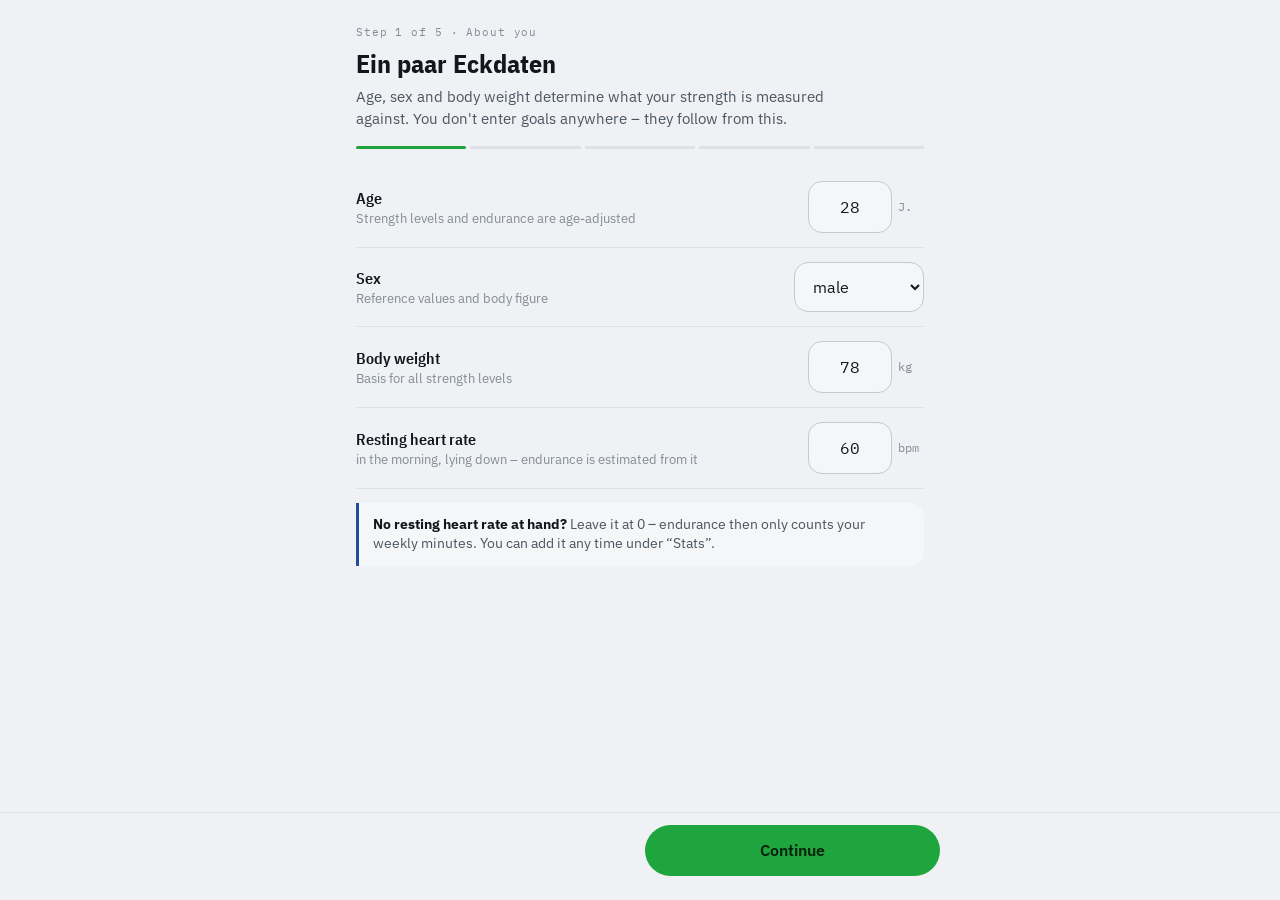
